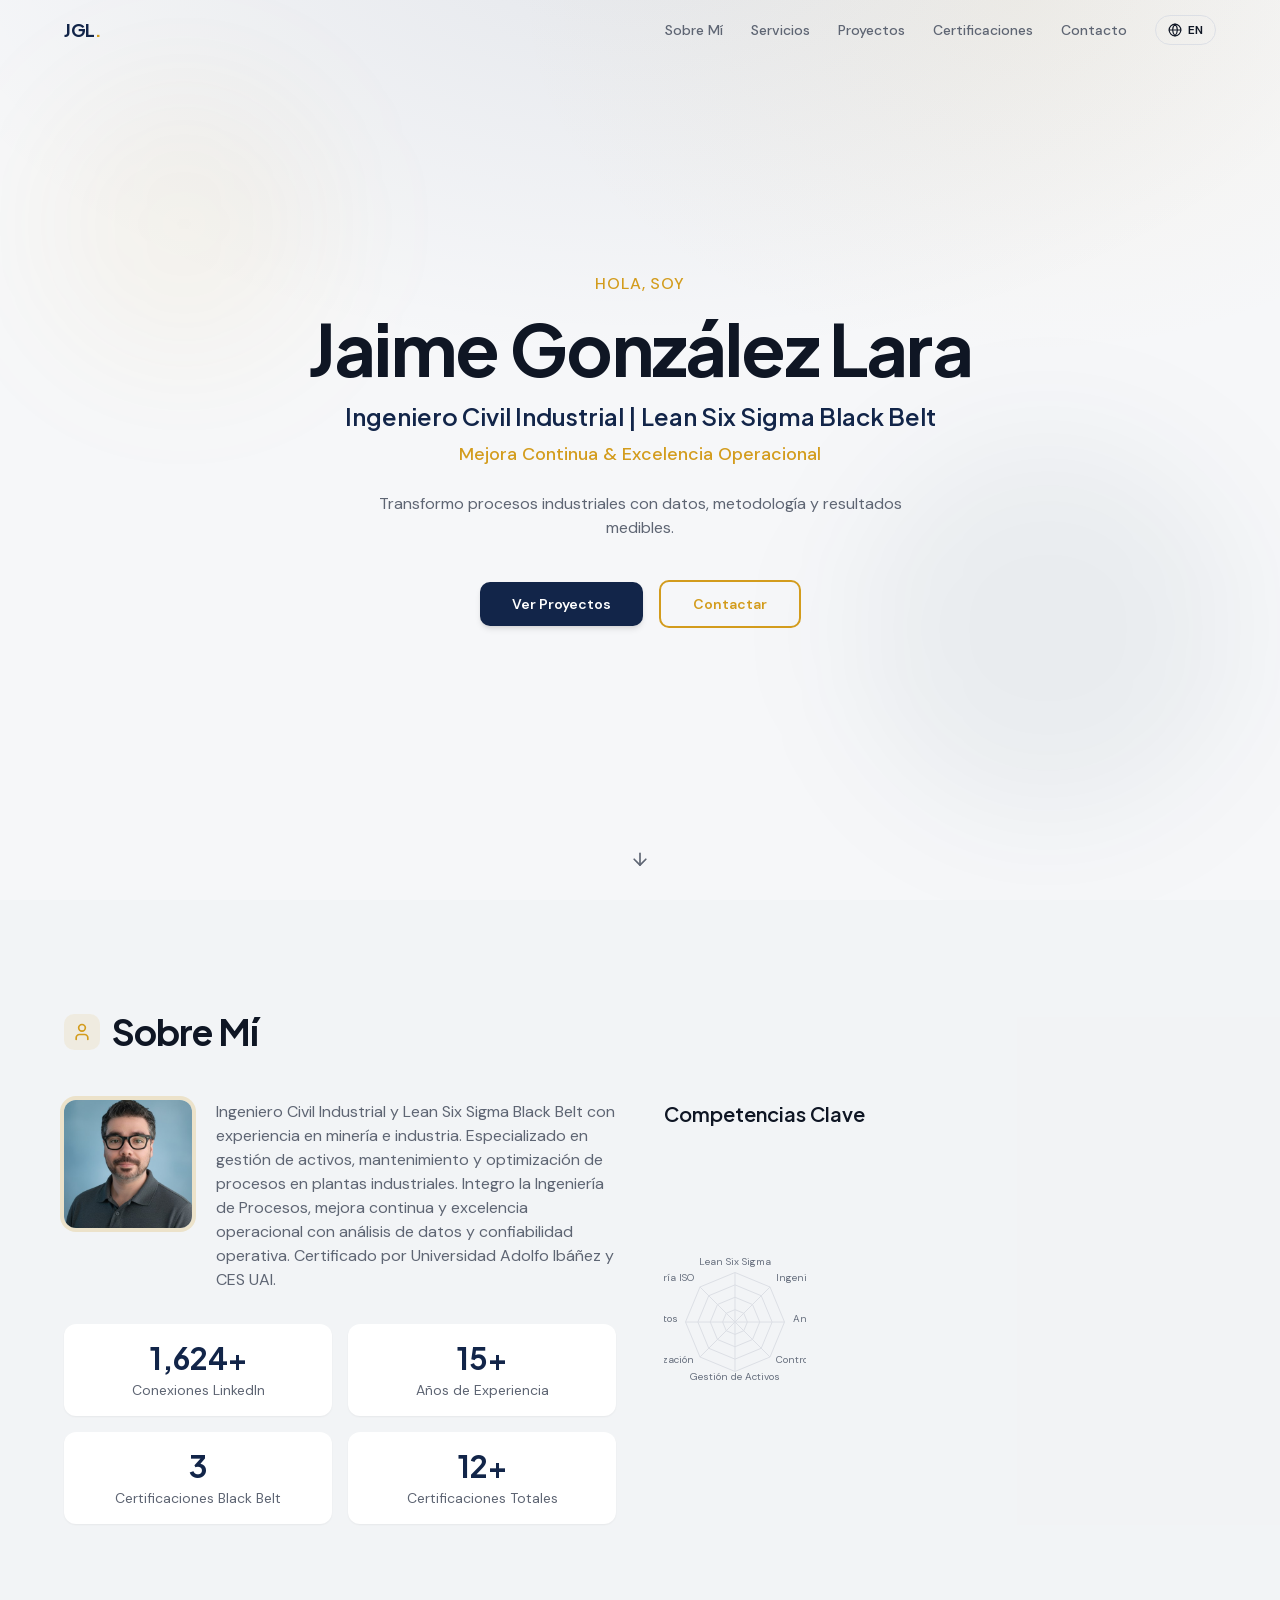
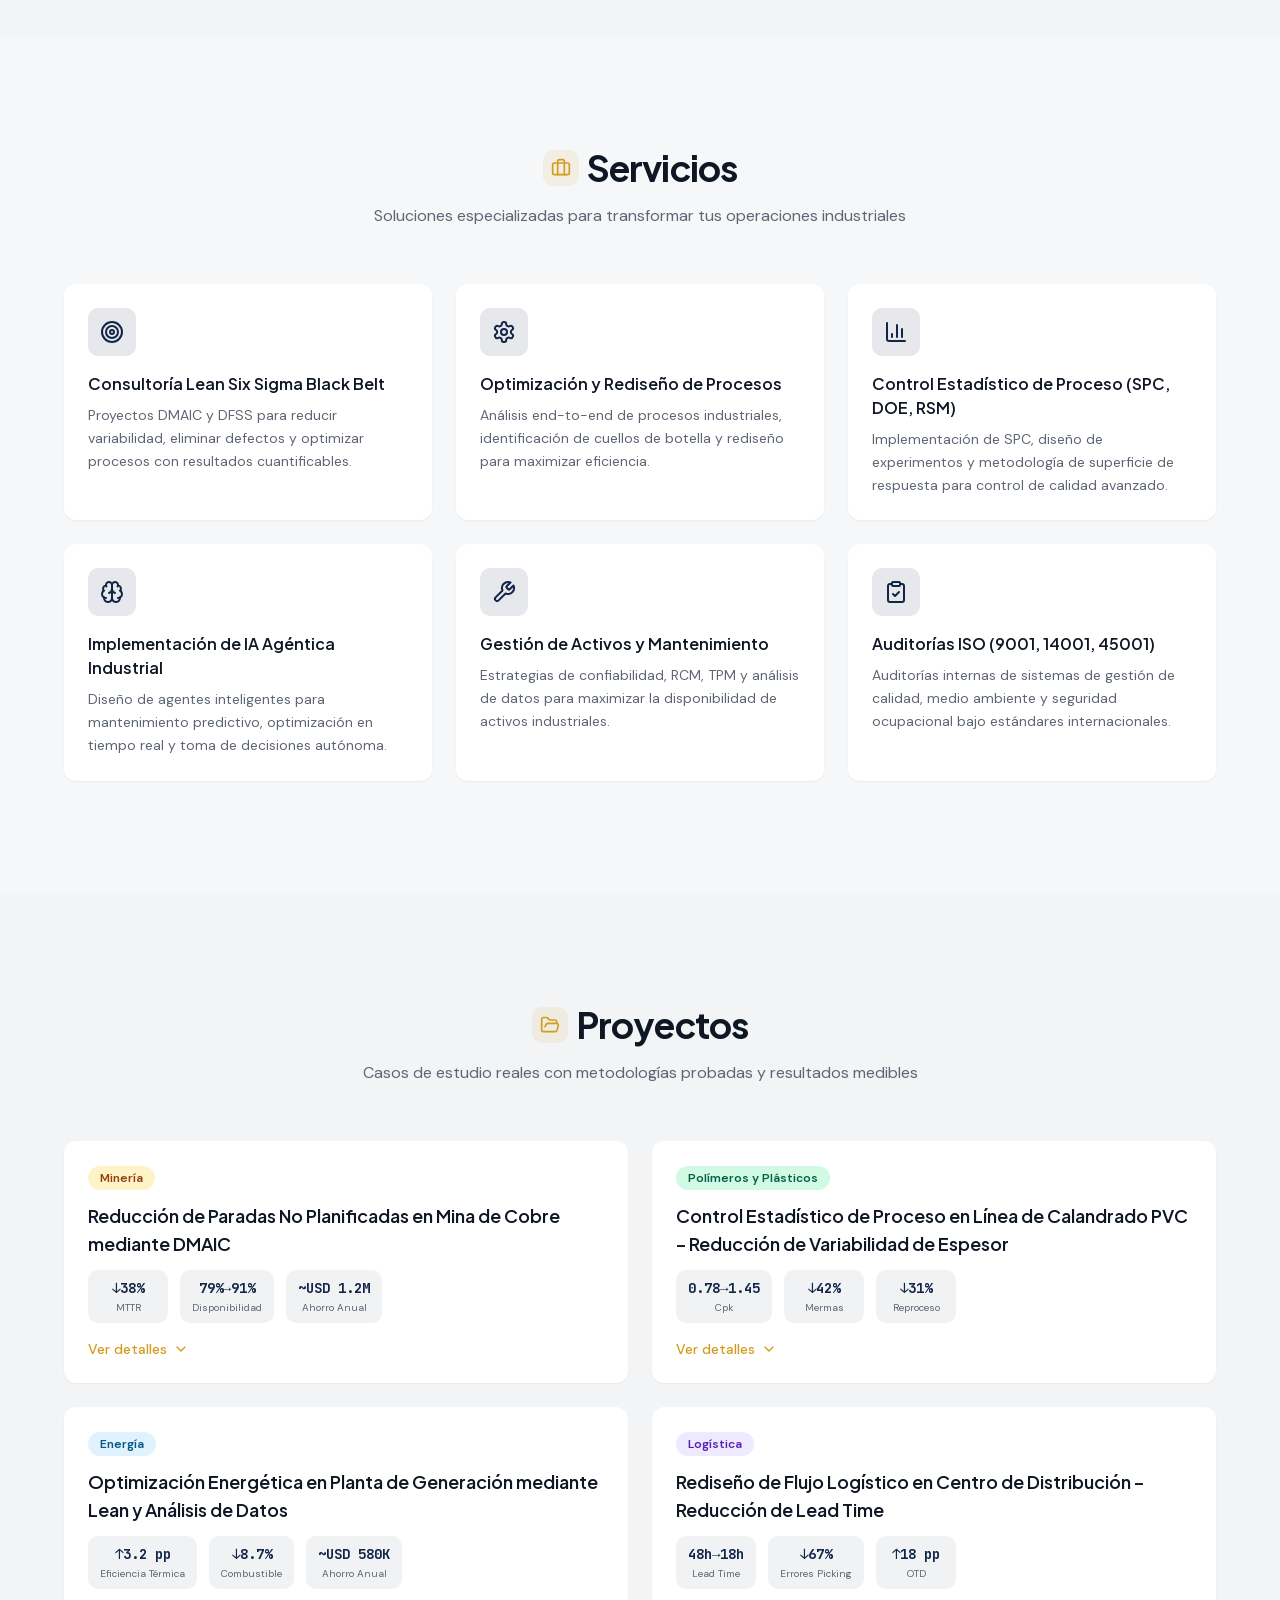
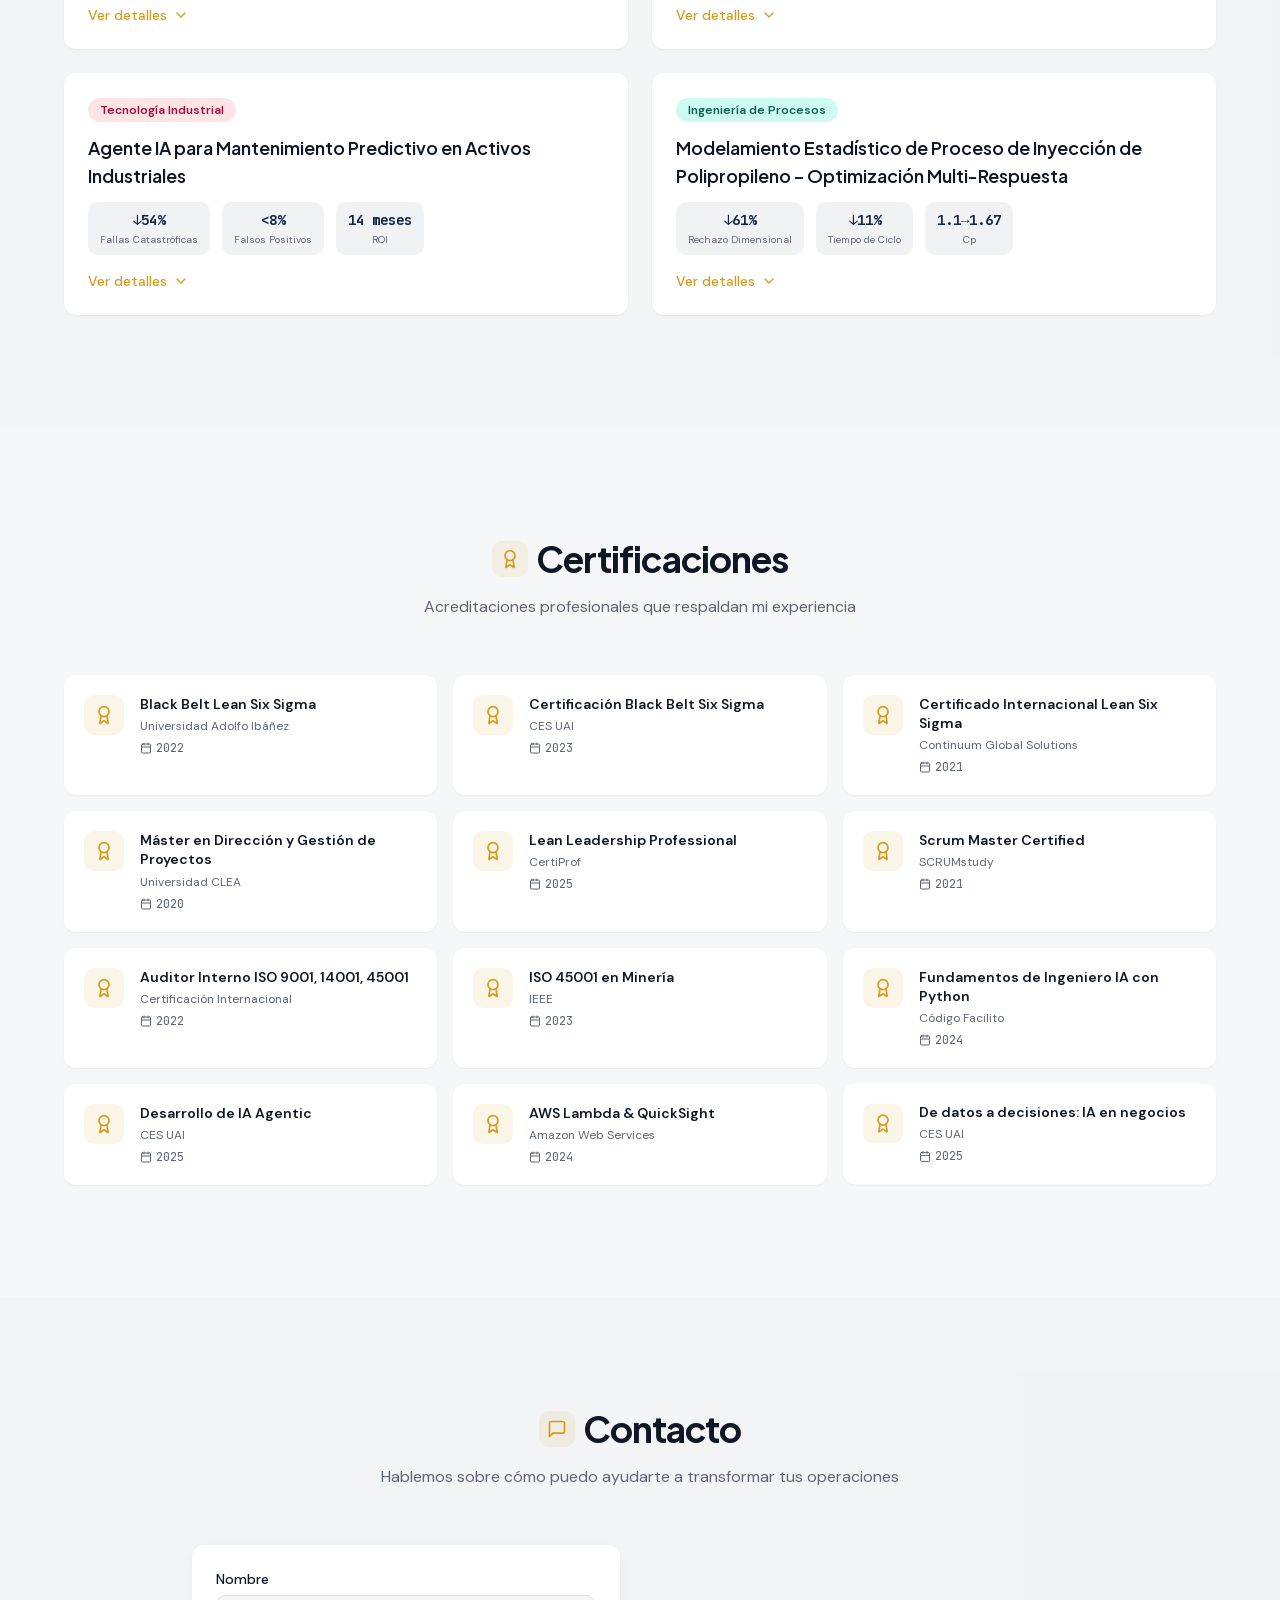
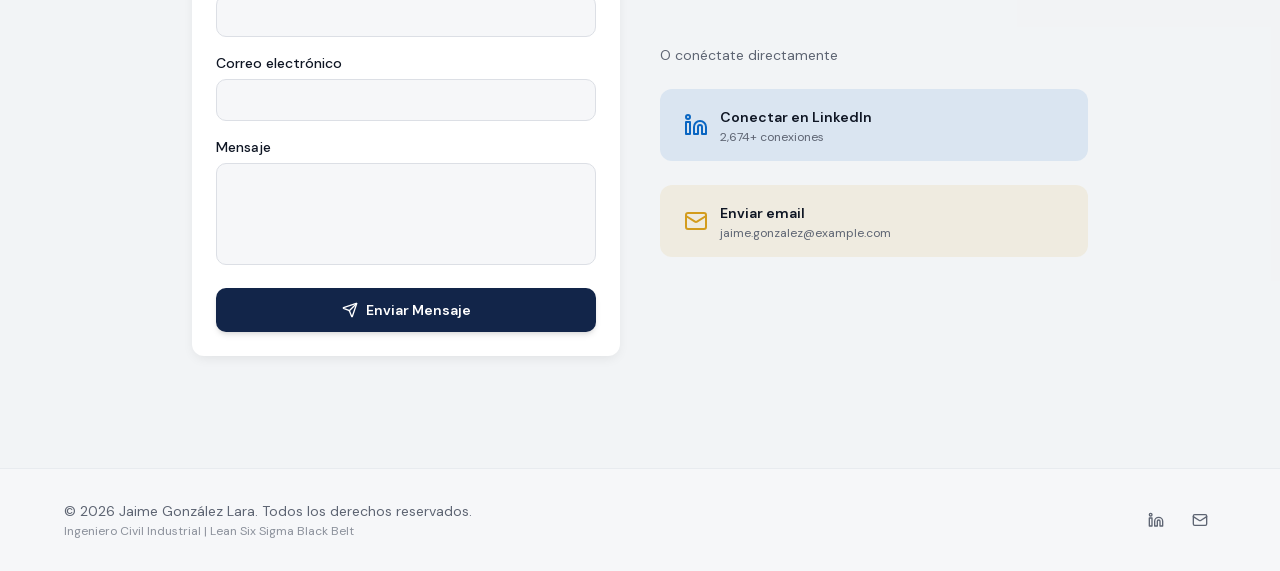
==== index.html @ c7321600 "Add files via upload" ====
<!DOCTYPE html><html lang="es"><head><meta charSet="utf-8"/><meta name="viewport" content="width=device-width, initial-scale=1"/><link rel="preload" href="/_next/static/media/5c285b27cdda1fe8-s.p.2_mbdogr7ni8i.woff2" as="font" crossorigin="" type="font/woff2"/><link rel="preload" href="/_next/static/media/70bc3e132a0a741e-s.p.3t6q91iet4nsy.woff2" as="font" crossorigin="" type="font/woff2"/><link rel="preload" href="/_next/static/media/fba5a26ea33df6a3-s.p.18rizl4rsrl42.woff2" as="font" crossorigin="" type="font/woff2"/><link rel="preload" as="image" href="/profile-photo.jpg"/><link rel="stylesheet" href="/_next/static/chunks/1pb8_heqvg449.css" data-precedence="next"/><link rel="preload" as="script" fetchPriority="low" href="/_next/static/chunks/1w1w9fvisgtrd.js"/><script src="/_next/static/chunks/0xy_jhmbwj-fx.js" async=""></script><script src="/_next/static/chunks/3ogjgp_pc0svd.js" async=""></script><script src="/_next/static/chunks/turbopack-3-ry682tkyiqk.js" async=""></script><script src="/_next/static/chunks/3o3kg0qve5-lw.js" async=""></script><script src="/_next/static/chunks/2hqpow2uxw4ww.js" async=""></script><script src="/_next/static/chunks/2z59n5yfb5yd0.js" async=""></script><meta name="next-size-adjust" content=""/><meta name="theme-color" content="#0f2640"/><title>Jaime González Lara | Ingeniero Civil Industrial &amp; Lean Six Sigma Black Belt</title><meta name="description" content="Portafolio profesional de Jaime González Lara. Ingeniero Civil Industrial, Lean Six Sigma Black Belt, especializado en mejora continua, optimización de procesos y excelencia operacional."/><link rel="manifest" href="/manifest.webmanifest"/><meta name="mobile-web-app-capable" content="yes"/><meta name="apple-mobile-web-app-title" content="JGL Portfolio"/><meta name="apple-mobile-web-app-status-bar-style" content="default"/><meta property="og:title" content="Jaime González Lara | Industrial Engineer &amp; Lean Six Sigma Black Belt"/><meta property="og:description" content="Professional portfolio showcasing process engineering, continuous improvement, and operational excellence."/><meta property="og:image" content="http://localhost:3000/og-image.png"/><meta property="og:image:width" content="1200"/><meta property="og:image:height" content="630"/><meta name="twitter:card" content="summary_large_image"/><meta name="twitter:title" content="Jaime González Lara | Industrial Engineer &amp; Lean Six Sigma Black Belt"/><meta name="twitter:description" content="Professional portfolio showcasing process engineering, continuous improvement, and operational excellence."/><meta name="twitter:image" content="http://localhost:3000/og-image.png"/><meta name="twitter:image:width" content="1200"/><meta name="twitter:image:height" content="630"/><link rel="shortcut icon" href="/favicon.svg"/><link rel="icon" href="/favicon.svg"/><link rel="apple-touch-icon" href="/icon-192.png"/><script src="https://apps.abacus.ai/chatllm/appllm-lib.js"></script><script src="/_next/static/chunks/0cz1d0mv5g_q7.js" noModule=""></script></head><body class="Edek3G_variable zfJaSa_variable D88TVW_variable font-sans"><div hidden=""><!--$--><!--/$--></div><script>((a,b,c,d,e,f,g,h)=>{let i=document.documentElement,j=["light","dark"],k="class"===a,l=k&&f?e.map(a=>f[a]||a):e;function m(b){var c;k?(i.classList.remove(...l),i.classList.add(b)):i.setAttribute(a,b),c=b,h&&j.includes(c)&&(i.style.colorScheme=c)}if(d)m(d);else try{let a=localStorage.getItem(b)||c,d=g&&"system"===a?window.matchMedia("(prefers-color-scheme: dark)").matches?"dark":"light":a;m(d)}catch(a){}})("class","theme","light",null,["light","dark"],null,true,true)</script><main class="min-h-screen"><header class="fixed top-0 left-0 right-0 z-50 transition-all duration-300 bg-transparent"><nav class="mx-auto max-w-[1200px] flex items-center justify-between px-4 sm:px-6 py-3"><a href="#" class="font-display font-bold text-lg tracking-tight"><span class="text-primary">JGL</span><span class="text-accent">.</span></a><div class="hidden md:flex items-center gap-1"><button class="px-3 py-2 text-sm font-medium text-muted-foreground hover:text-foreground transition-colors rounded-lg hover:bg-muted/60">Sobre Mí</button><button class="px-3 py-2 text-sm font-medium text-muted-foreground hover:text-foreground transition-colors rounded-lg hover:bg-muted/60">Servicios</button><button class="px-3 py-2 text-sm font-medium text-muted-foreground hover:text-foreground transition-colors rounded-lg hover:bg-muted/60">Proyectos</button><button class="px-3 py-2 text-sm font-medium text-muted-foreground hover:text-foreground transition-colors rounded-lg hover:bg-muted/60">Certificaciones</button><button class="px-3 py-2 text-sm font-medium text-muted-foreground hover:text-foreground transition-colors rounded-lg hover:bg-muted/60">Contacto</button><button class="ml-3 flex items-center gap-1.5 px-3 py-1.5 text-xs font-semibold rounded-full border border-border hover:border-accent hover:text-accent transition-colors" aria-label="Toggle language"><svg xmlns="http://www.w3.org/2000/svg" width="24" height="24" viewBox="0 0 24 24" fill="none" stroke="currentColor" stroke-width="2" stroke-linecap="round" stroke-linejoin="round" class="lucide lucide-globe w-3.5 h-3.5"><circle cx="12" cy="12" r="10"></circle><path d="M12 2a14.5 14.5 0 0 0 0 20 14.5 14.5 0 0 0 0-20"></path><path d="M2 12h20"></path></svg>EN</button></div><div class="flex md:hidden items-center gap-2"><button class="flex items-center gap-1 px-2.5 py-1.5 text-xs font-semibold rounded-full border border-border"><svg xmlns="http://www.w3.org/2000/svg" width="24" height="24" viewBox="0 0 24 24" fill="none" stroke="currentColor" stroke-width="2" stroke-linecap="round" stroke-linejoin="round" class="lucide lucide-globe w-3.5 h-3.5"><circle cx="12" cy="12" r="10"></circle><path d="M12 2a14.5 14.5 0 0 0 0 20 14.5 14.5 0 0 0 0-20"></path><path d="M2 12h20"></path></svg>EN</button><button class="p-2"><svg xmlns="http://www.w3.org/2000/svg" width="24" height="24" viewBox="0 0 24 24" fill="none" stroke="currentColor" stroke-width="2" stroke-linecap="round" stroke-linejoin="round" class="lucide lucide-menu w-5 h-5"><line x1="4" x2="20" y1="12" y2="12"></line><line x1="4" x2="20" y1="6" y2="6"></line><line x1="4" x2="20" y1="18" y2="18"></line></svg></button></div></nav></header><section class="relative min-h-screen flex items-center justify-center hero-gradient overflow-hidden"><div class="absolute inset-0 pointer-events-none"><div class="absolute top-20 left-10 w-72 h-72 bg-accent/5 rounded-full blur-3xl"></div><div class="absolute bottom-20 right-10 w-96 h-96 bg-primary/5 rounded-full blur-3xl"></div></div><div class="relative z-10 mx-auto max-w-[1200px] px-4 sm:px-6 py-20 text-center"><p class="text-sm sm:text-base font-medium text-accent tracking-wider uppercase mb-4" style="opacity:0;transform:translateY(20px)">Hola, soy</p><h1 class="font-display text-4xl sm:text-5xl md:text-6xl lg:text-7xl font-bold tracking-tight mb-4" style="opacity:0;transform:translateY(20px)">Jaime González Lara</h1><p class="text-lg sm:text-xl md:text-2xl font-display font-semibold text-primary dark:text-primary mb-2" style="opacity:0;transform:translateY(20px)">Ingeniero Civil Industrial | Lean Six Sigma Black Belt</p><p class="text-base sm:text-lg text-accent font-medium mb-6" style="opacity:0;transform:translateY(20px)">Mejora Continua &amp; Excelencia Operacional</p><p class="text-muted-foreground max-w-xl mx-auto mb-10 text-sm sm:text-base" style="opacity:0;transform:translateY(20px)">Transformo procesos industriales con datos, metodología y resultados medibles.</p><div class="flex flex-col sm:flex-row items-center justify-center gap-4" style="opacity:0;transform:translateY(20px)"><button class="px-8 py-3 rounded-lg font-semibold text-sm bg-primary text-primary-foreground hover:opacity-90 transition-opacity shadow-md">Ver Proyectos</button><button class="px-8 py-3 rounded-lg font-semibold text-sm border-2 border-accent text-accent hover:bg-accent hover:text-accent-foreground transition-colors">Contactar</button></div></div><div class="absolute bottom-8 left-1/2 -translate-x-1/2" style="opacity:0"><div><svg xmlns="http://www.w3.org/2000/svg" width="24" height="24" viewBox="0 0 24 24" fill="none" stroke="currentColor" stroke-width="2" stroke-linecap="round" stroke-linejoin="round" class="lucide lucide-arrow-down w-5 h-5 text-muted-foreground"><path d="M12 5v14"></path><path d="m19 12-7 7-7-7"></path></svg></div></div></section><section id="about" class="py-20 sm:py-28 bg-muted/30"><div class="mx-auto max-w-[1200px] px-4 sm:px-6"><div class="flex items-center gap-3 mb-12" style="opacity:0;transform:translateY(30px)"><div class="p-2 rounded-lg bg-accent/10"><svg xmlns="http://www.w3.org/2000/svg" width="24" height="24" viewBox="0 0 24 24" fill="none" stroke="currentColor" stroke-width="2" stroke-linecap="round" stroke-linejoin="round" class="lucide lucide-user w-5 h-5 text-accent"><path d="M19 21v-2a4 4 0 0 0-4-4H9a4 4 0 0 0-4 4v2"></path><circle cx="12" cy="7" r="4"></circle></svg></div><h2 class="font-display text-3xl sm:text-4xl font-bold tracking-tight">Sobre Mí</h2></div><div class="grid md:grid-cols-2 gap-12 items-start"><div style="opacity:0;transform:translateX(-30px)"><div class="flex flex-col sm:flex-row items-start gap-6 mb-8"><div class="relative w-28 h-28 sm:w-32 sm:h-32 rounded-xl overflow-hidden ring-4 ring-accent/20 flex-shrink-0"><img alt="Jaime González Lara - Ingeniero Civil Industrial" decoding="async" data-nimg="fill" class="object-cover" style="position:absolute;height:100%;width:100%;left:0;top:0;right:0;bottom:0;color:transparent" src="/profile-photo.jpg"/></div><p class="text-muted-foreground leading-relaxed text-sm sm:text-base">Ingeniero Civil Industrial y Lean Six Sigma Black Belt con experiencia en minería e industria. Especializado en gestión de activos, mantenimiento y optimización de procesos en plantas industriales. Integro la Ingeniería de Procesos, mejora continua y excelencia operacional con análisis de datos y confiabilidad operativa. Certificado por Universidad Adolfo Ibáñez y CES UAI.</p></div><div class="grid grid-cols-2 gap-4"><div class="bg-card rounded-xl p-4 text-center shadow-sm hover:shadow-md transition-shadow" style="box-shadow:var(--shadow-sm);opacity:0;transform:translateY(20px)"><div class="font-display text-2xl sm:text-3xl font-bold text-primary"><span>0</span>+</div><div class="text-xs sm:text-sm text-muted-foreground mt-1">Conexiones LinkedIn</div></div><div class="bg-card rounded-xl p-4 text-center shadow-sm hover:shadow-md transition-shadow" style="box-shadow:var(--shadow-sm);opacity:0;transform:translateY(20px)"><div class="font-display text-2xl sm:text-3xl font-bold text-primary"><span>0</span>+</div><div class="text-xs sm:text-sm text-muted-foreground mt-1">Años de Experiencia</div></div><div class="bg-card rounded-xl p-4 text-center shadow-sm hover:shadow-md transition-shadow" style="box-shadow:var(--shadow-sm);opacity:0;transform:translateY(20px)"><div class="font-display text-2xl sm:text-3xl font-bold text-primary"><span>0</span></div><div class="text-xs sm:text-sm text-muted-foreground mt-1">Certificaciones Black Belt</div></div><div class="bg-card rounded-xl p-4 text-center shadow-sm hover:shadow-md transition-shadow" style="box-shadow:var(--shadow-sm);opacity:0;transform:translateY(20px)"><div class="font-display text-2xl sm:text-3xl font-bold text-primary"><span>0</span>+</div><div class="text-xs sm:text-sm text-muted-foreground mt-1">Certificaciones Totales</div></div></div></div><div style="opacity:0;transform:translateX(30px)"><h3 class="font-display text-xl font-semibold mb-6">Competencias Clave</h3><!--$!--><template data-dgst=""></template><div class="h-[340px] flex items-center justify-center text-muted-foreground text-sm">Cargando gráfico...</div><!--/$--></div></div></div></section><section id="services" class="py-20 sm:py-28"><div class="mx-auto max-w-[1200px] px-4 sm:px-6"><div class="text-center mb-14" style="opacity:0;transform:translateY(30px)"><div class="inline-flex items-center gap-2 mb-4"><div class="p-2 rounded-lg bg-accent/10"><svg xmlns="http://www.w3.org/2000/svg" width="24" height="24" viewBox="0 0 24 24" fill="none" stroke="currentColor" stroke-width="2" stroke-linecap="round" stroke-linejoin="round" class="lucide lucide-briefcase w-5 h-5 text-accent"><path d="M16 20V4a2 2 0 0 0-2-2h-4a2 2 0 0 0-2 2v16"></path><rect width="20" height="14" x="2" y="6" rx="2"></rect></svg></div><h2 class="font-display text-3xl sm:text-4xl font-bold tracking-tight">Servicios</h2></div><p class="text-muted-foreground max-w-2xl mx-auto">Soluciones especializadas para transformar tus operaciones industriales</p></div><div class="grid sm:grid-cols-2 lg:grid-cols-3 gap-6"><div class="group bg-card rounded-xl p-6 hover:shadow-lg transition-all duration-300 hover:-translate-y-1 cursor-default" style="box-shadow:var(--shadow-sm);opacity:0;transform:translateY(30px)"><div class="p-3 rounded-lg bg-primary/10 w-fit mb-4 group-hover:bg-accent/15 transition-colors"><svg xmlns="http://www.w3.org/2000/svg" width="24" height="24" viewBox="0 0 24 24" fill="none" stroke="currentColor" stroke-width="2" stroke-linecap="round" stroke-linejoin="round" class="lucide lucide-target w-6 h-6 text-primary group-hover:text-accent transition-colors"><circle cx="12" cy="12" r="10"></circle><circle cx="12" cy="12" r="6"></circle><circle cx="12" cy="12" r="2"></circle></svg></div><h3 class="font-display font-semibold text-base mb-2">Consultoría Lean Six Sigma Black Belt</h3><p class="text-sm text-muted-foreground leading-relaxed">Proyectos DMAIC y DFSS para reducir variabilidad, eliminar defectos y optimizar procesos con resultados cuantificables.</p></div><div class="group bg-card rounded-xl p-6 hover:shadow-lg transition-all duration-300 hover:-translate-y-1 cursor-default" style="box-shadow:var(--shadow-sm);opacity:0;transform:translateY(30px)"><div class="p-3 rounded-lg bg-primary/10 w-fit mb-4 group-hover:bg-accent/15 transition-colors"><svg xmlns="http://www.w3.org/2000/svg" width="24" height="24" viewBox="0 0 24 24" fill="none" stroke="currentColor" stroke-width="2" stroke-linecap="round" stroke-linejoin="round" class="lucide lucide-settings w-6 h-6 text-primary group-hover:text-accent transition-colors"><path d="M12.22 2h-.44a2 2 0 0 0-2 2v.18a2 2 0 0 1-1 1.73l-.43.25a2 2 0 0 1-2 0l-.15-.08a2 2 0 0 0-2.73.73l-.22.38a2 2 0 0 0 .73 2.73l.15.1a2 2 0 0 1 1 1.72v.51a2 2 0 0 1-1 1.74l-.15.09a2 2 0 0 0-.73 2.73l.22.38a2 2 0 0 0 2.73.73l.15-.08a2 2 0 0 1 2 0l.43.25a2 2 0 0 1 1 1.73V20a2 2 0 0 0 2 2h.44a2 2 0 0 0 2-2v-.18a2 2 0 0 1 1-1.73l.43-.25a2 2 0 0 1 2 0l.15.08a2 2 0 0 0 2.73-.73l.22-.39a2 2 0 0 0-.73-2.73l-.15-.08a2 2 0 0 1-1-1.74v-.5a2 2 0 0 1 1-1.74l.15-.09a2 2 0 0 0 .73-2.73l-.22-.38a2 2 0 0 0-2.73-.73l-.15.08a2 2 0 0 1-2 0l-.43-.25a2 2 0 0 1-1-1.73V4a2 2 0 0 0-2-2z"></path><circle cx="12" cy="12" r="3"></circle></svg></div><h3 class="font-display font-semibold text-base mb-2">Optimización y Rediseño de Procesos</h3><p class="text-sm text-muted-foreground leading-relaxed">Análisis end-to-end de procesos industriales, identificación de cuellos de botella y rediseño para maximizar eficiencia.</p></div><div class="group bg-card rounded-xl p-6 hover:shadow-lg transition-all duration-300 hover:-translate-y-1 cursor-default" style="box-shadow:var(--shadow-sm);opacity:0;transform:translateY(30px)"><div class="p-3 rounded-lg bg-primary/10 w-fit mb-4 group-hover:bg-accent/15 transition-colors"><svg xmlns="http://www.w3.org/2000/svg" width="24" height="24" viewBox="0 0 24 24" fill="none" stroke="currentColor" stroke-width="2" stroke-linecap="round" stroke-linejoin="round" class="lucide lucide-chart-column w-6 h-6 text-primary group-hover:text-accent transition-colors"><path d="M3 3v16a2 2 0 0 0 2 2h16"></path><path d="M18 17V9"></path><path d="M13 17V5"></path><path d="M8 17v-3"></path></svg></div><h3 class="font-display font-semibold text-base mb-2">Control Estadístico de Proceso (SPC, DOE, RSM)</h3><p class="text-sm text-muted-foreground leading-relaxed">Implementación de SPC, diseño de experimentos y metodología de superficie de respuesta para control de calidad avanzado.</p></div><div class="group bg-card rounded-xl p-6 hover:shadow-lg transition-all duration-300 hover:-translate-y-1 cursor-default" style="box-shadow:var(--shadow-sm);opacity:0;transform:translateY(30px)"><div class="p-3 rounded-lg bg-primary/10 w-fit mb-4 group-hover:bg-accent/15 transition-colors"><svg xmlns="http://www.w3.org/2000/svg" width="24" height="24" viewBox="0 0 24 24" fill="none" stroke="currentColor" stroke-width="2" stroke-linecap="round" stroke-linejoin="round" class="lucide lucide-brain w-6 h-6 text-primary group-hover:text-accent transition-colors"><path d="M12 5a3 3 0 1 0-5.997.125 4 4 0 0 0-2.526 5.77 4 4 0 0 0 .556 6.588A4 4 0 1 0 12 18Z"></path><path d="M12 5a3 3 0 1 1 5.997.125 4 4 0 0 1 2.526 5.77 4 4 0 0 1-.556 6.588A4 4 0 1 1 12 18Z"></path><path d="M15 13a4.5 4.5 0 0 1-3-4 4.5 4.5 0 0 1-3 4"></path><path d="M17.599 6.5a3 3 0 0 0 .399-1.375"></path><path d="M6.003 5.125A3 3 0 0 0 6.401 6.5"></path><path d="M3.477 10.896a4 4 0 0 1 .585-.396"></path><path d="M19.938 10.5a4 4 0 0 1 .585.396"></path><path d="M6 18a4 4 0 0 1-1.967-.516"></path><path d="M19.967 17.484A4 4 0 0 1 18 18"></path></svg></div><h3 class="font-display font-semibold text-base mb-2">Implementación de IA Agéntica Industrial</h3><p class="text-sm text-muted-foreground leading-relaxed">Diseño de agentes inteligentes para mantenimiento predictivo, optimización en tiempo real y toma de decisiones autónoma.</p></div><div class="group bg-card rounded-xl p-6 hover:shadow-lg transition-all duration-300 hover:-translate-y-1 cursor-default" style="box-shadow:var(--shadow-sm);opacity:0;transform:translateY(30px)"><div class="p-3 rounded-lg bg-primary/10 w-fit mb-4 group-hover:bg-accent/15 transition-colors"><svg xmlns="http://www.w3.org/2000/svg" width="24" height="24" viewBox="0 0 24 24" fill="none" stroke="currentColor" stroke-width="2" stroke-linecap="round" stroke-linejoin="round" class="lucide lucide-wrench w-6 h-6 text-primary group-hover:text-accent transition-colors"><path d="M14.7 6.3a1 1 0 0 0 0 1.4l1.6 1.6a1 1 0 0 0 1.4 0l3.77-3.77a6 6 0 0 1-7.94 7.94l-6.91 6.91a2.12 2.12 0 0 1-3-3l6.91-6.91a6 6 0 0 1 7.94-7.94l-3.76 3.76z"></path></svg></div><h3 class="font-display font-semibold text-base mb-2">Gestión de Activos y Mantenimiento</h3><p class="text-sm text-muted-foreground leading-relaxed">Estrategias de confiabilidad, RCM, TPM y análisis de datos para maximizar la disponibilidad de activos industriales.</p></div><div class="group bg-card rounded-xl p-6 hover:shadow-lg transition-all duration-300 hover:-translate-y-1 cursor-default" style="box-shadow:var(--shadow-sm);opacity:0;transform:translateY(30px)"><div class="p-3 rounded-lg bg-primary/10 w-fit mb-4 group-hover:bg-accent/15 transition-colors"><svg xmlns="http://www.w3.org/2000/svg" width="24" height="24" viewBox="0 0 24 24" fill="none" stroke="currentColor" stroke-width="2" stroke-linecap="round" stroke-linejoin="round" class="lucide lucide-clipboard-check w-6 h-6 text-primary group-hover:text-accent transition-colors"><rect width="8" height="4" x="8" y="2" rx="1" ry="1"></rect><path d="M16 4h2a2 2 0 0 1 2 2v14a2 2 0 0 1-2 2H6a2 2 0 0 1-2-2V6a2 2 0 0 1 2-2h2"></path><path d="m9 14 2 2 4-4"></path></svg></div><h3 class="font-display font-semibold text-base mb-2">Auditorías ISO (9001, 14001, 45001)</h3><p class="text-sm text-muted-foreground leading-relaxed">Auditorías internas de sistemas de gestión de calidad, medio ambiente y seguridad ocupacional bajo estándares internacionales.</p></div></div></div></section><section id="projects" class="py-20 sm:py-28 bg-muted/30"><div class="mx-auto max-w-[1200px] px-4 sm:px-6"><div class="text-center mb-14" style="opacity:0;transform:translateY(30px)"><div class="inline-flex items-center gap-2 mb-4"><div class="p-2 rounded-lg bg-accent/10"><svg xmlns="http://www.w3.org/2000/svg" width="24" height="24" viewBox="0 0 24 24" fill="none" stroke="currentColor" stroke-width="2" stroke-linecap="round" stroke-linejoin="round" class="lucide lucide-folder-open w-5 h-5 text-accent"><path d="m6 14 1.5-2.9A2 2 0 0 1 9.24 10H20a2 2 0 0 1 1.94 2.5l-1.54 6a2 2 0 0 1-1.95 1.5H4a2 2 0 0 1-2-2V5a2 2 0 0 1 2-2h3.9a2 2 0 0 1 1.69.9l.81 1.2a2 2 0 0 0 1.67.9H18a2 2 0 0 1 2 2v2"></path></svg></div><h2 class="font-display text-3xl sm:text-4xl font-bold tracking-tight">Proyectos</h2></div><p class="text-muted-foreground max-w-2xl mx-auto">Casos de estudio reales con metodologías probadas y resultados medibles</p></div><div class="grid md:grid-cols-2 gap-6"><div class="bg-card rounded-xl overflow-hidden hover:shadow-lg transition-all duration-300" style="box-shadow:var(--shadow-sm);opacity:0;transform:translateY(30px)"><div class="p-6"><span class="inline-block px-3 py-1 text-xs font-semibold rounded-full mb-3 bg-amber-100 text-amber-800 dark:bg-amber-900/30 dark:text-amber-300">Minería</span><h3 class="font-display font-semibold text-base sm:text-lg mb-3 leading-snug">Reducción de Paradas No Planificadas en Mina de Cobre mediante DMAIC</h3><div class="flex flex-wrap gap-3 mb-4"><div class="bg-muted/60 rounded-lg px-3 py-2 text-center min-w-[80px]"><div class="font-mono font-bold text-sm text-primary">↓38%</div><div class="text-[10px] text-muted-foreground mt-0.5">MTTR</div></div><div class="bg-muted/60 rounded-lg px-3 py-2 text-center min-w-[80px]"><div class="font-mono font-bold text-sm text-primary">79%→91%</div><div class="text-[10px] text-muted-foreground mt-0.5">Disponibilidad</div></div><div class="bg-muted/60 rounded-lg px-3 py-2 text-center min-w-[80px]"><div class="font-mono font-bold text-sm text-primary">~USD 1.2M</div><div class="text-[10px] text-muted-foreground mt-0.5">Ahorro Anual</div></div></div><button class="flex items-center gap-1.5 text-sm font-medium text-accent hover:text-accent/80 transition-colors">Ver detalles<svg xmlns="http://www.w3.org/2000/svg" width="24" height="24" viewBox="0 0 24 24" fill="none" stroke="currentColor" stroke-width="2" stroke-linecap="round" stroke-linejoin="round" class="lucide lucide-chevron-down w-4 h-4"><path d="m6 9 6 6 6-6"></path></svg></button></div></div><div class="bg-card rounded-xl overflow-hidden hover:shadow-lg transition-all duration-300" style="box-shadow:var(--shadow-sm);opacity:0;transform:translateY(30px)"><div class="p-6"><span class="inline-block px-3 py-1 text-xs font-semibold rounded-full mb-3 bg-emerald-100 text-emerald-800 dark:bg-emerald-900/30 dark:text-emerald-300">Polímeros y Plásticos</span><h3 class="font-display font-semibold text-base sm:text-lg mb-3 leading-snug">Control Estadístico de Proceso en Línea de Calandrado PVC – Reducción de Variabilidad de Espesor</h3><div class="flex flex-wrap gap-3 mb-4"><div class="bg-muted/60 rounded-lg px-3 py-2 text-center min-w-[80px]"><div class="font-mono font-bold text-sm text-primary">0.78→1.45</div><div class="text-[10px] text-muted-foreground mt-0.5">Cpk</div></div><div class="bg-muted/60 rounded-lg px-3 py-2 text-center min-w-[80px]"><div class="font-mono font-bold text-sm text-primary">↓42%</div><div class="text-[10px] text-muted-foreground mt-0.5">Mermas</div></div><div class="bg-muted/60 rounded-lg px-3 py-2 text-center min-w-[80px]"><div class="font-mono font-bold text-sm text-primary">↓31%</div><div class="text-[10px] text-muted-foreground mt-0.5">Reproceso</div></div></div><button class="flex items-center gap-1.5 text-sm font-medium text-accent hover:text-accent/80 transition-colors">Ver detalles<svg xmlns="http://www.w3.org/2000/svg" width="24" height="24" viewBox="0 0 24 24" fill="none" stroke="currentColor" stroke-width="2" stroke-linecap="round" stroke-linejoin="round" class="lucide lucide-chevron-down w-4 h-4"><path d="m6 9 6 6 6-6"></path></svg></button></div></div><div class="bg-card rounded-xl overflow-hidden hover:shadow-lg transition-all duration-300" style="box-shadow:var(--shadow-sm);opacity:0;transform:translateY(30px)"><div class="p-6"><span class="inline-block px-3 py-1 text-xs font-semibold rounded-full mb-3 bg-sky-100 text-sky-800 dark:bg-sky-900/30 dark:text-sky-300">Energía</span><h3 class="font-display font-semibold text-base sm:text-lg mb-3 leading-snug">Optimización Energética en Planta de Generación mediante Lean y Análisis de Datos</h3><div class="flex flex-wrap gap-3 mb-4"><div class="bg-muted/60 rounded-lg px-3 py-2 text-center min-w-[80px]"><div class="font-mono font-bold text-sm text-primary">↑3.2 pp</div><div class="text-[10px] text-muted-foreground mt-0.5">Eficiencia Térmica</div></div><div class="bg-muted/60 rounded-lg px-3 py-2 text-center min-w-[80px]"><div class="font-mono font-bold text-sm text-primary">↓8.7%</div><div class="text-[10px] text-muted-foreground mt-0.5">Combustible</div></div><div class="bg-muted/60 rounded-lg px-3 py-2 text-center min-w-[80px]"><div class="font-mono font-bold text-sm text-primary">~USD 580K</div><div class="text-[10px] text-muted-foreground mt-0.5">Ahorro Anual</div></div></div><button class="flex items-center gap-1.5 text-sm font-medium text-accent hover:text-accent/80 transition-colors">Ver detalles<svg xmlns="http://www.w3.org/2000/svg" width="24" height="24" viewBox="0 0 24 24" fill="none" stroke="currentColor" stroke-width="2" stroke-linecap="round" stroke-linejoin="round" class="lucide lucide-chevron-down w-4 h-4"><path d="m6 9 6 6 6-6"></path></svg></button></div></div><div class="bg-card rounded-xl overflow-hidden hover:shadow-lg transition-all duration-300" style="box-shadow:var(--shadow-sm);opacity:0;transform:translateY(30px)"><div class="p-6"><span class="inline-block px-3 py-1 text-xs font-semibold rounded-full mb-3 bg-violet-100 text-violet-800 dark:bg-violet-900/30 dark:text-violet-300">Logística</span><h3 class="font-display font-semibold text-base sm:text-lg mb-3 leading-snug">Rediseño de Flujo Logístico en Centro de Distribución – Reducción de Lead Time</h3><div class="flex flex-wrap gap-3 mb-4"><div class="bg-muted/60 rounded-lg px-3 py-2 text-center min-w-[80px]"><div class="font-mono font-bold text-sm text-primary">48h→18h</div><div class="text-[10px] text-muted-foreground mt-0.5">Lead Time</div></div><div class="bg-muted/60 rounded-lg px-3 py-2 text-center min-w-[80px]"><div class="font-mono font-bold text-sm text-primary">↓67%</div><div class="text-[10px] text-muted-foreground mt-0.5">Errores Picking</div></div><div class="bg-muted/60 rounded-lg px-3 py-2 text-center min-w-[80px]"><div class="font-mono font-bold text-sm text-primary">↑18 pp</div><div class="text-[10px] text-muted-foreground mt-0.5">OTD</div></div></div><button class="flex items-center gap-1.5 text-sm font-medium text-accent hover:text-accent/80 transition-colors">Ver detalles<svg xmlns="http://www.w3.org/2000/svg" width="24" height="24" viewBox="0 0 24 24" fill="none" stroke="currentColor" stroke-width="2" stroke-linecap="round" stroke-linejoin="round" class="lucide lucide-chevron-down w-4 h-4"><path d="m6 9 6 6 6-6"></path></svg></button></div></div><div class="bg-card rounded-xl overflow-hidden hover:shadow-lg transition-all duration-300" style="box-shadow:var(--shadow-sm);opacity:0;transform:translateY(30px)"><div class="p-6"><span class="inline-block px-3 py-1 text-xs font-semibold rounded-full mb-3 bg-rose-100 text-rose-800 dark:bg-rose-900/30 dark:text-rose-300">Tecnología Industrial</span><h3 class="font-display font-semibold text-base sm:text-lg mb-3 leading-snug">Agente IA para Mantenimiento Predictivo en Activos Industriales</h3><div class="flex flex-wrap gap-3 mb-4"><div class="bg-muted/60 rounded-lg px-3 py-2 text-center min-w-[80px]"><div class="font-mono font-bold text-sm text-primary">↓54%</div><div class="text-[10px] text-muted-foreground mt-0.5">Fallas Catastróficas</div></div><div class="bg-muted/60 rounded-lg px-3 py-2 text-center min-w-[80px]"><div class="font-mono font-bold text-sm text-primary">&lt;8%</div><div class="text-[10px] text-muted-foreground mt-0.5">Falsos Positivos</div></div><div class="bg-muted/60 rounded-lg px-3 py-2 text-center min-w-[80px]"><div class="font-mono font-bold text-sm text-primary">14 meses</div><div class="text-[10px] text-muted-foreground mt-0.5">ROI</div></div></div><button class="flex items-center gap-1.5 text-sm font-medium text-accent hover:text-accent/80 transition-colors">Ver detalles<svg xmlns="http://www.w3.org/2000/svg" width="24" height="24" viewBox="0 0 24 24" fill="none" stroke="currentColor" stroke-width="2" stroke-linecap="round" stroke-linejoin="round" class="lucide lucide-chevron-down w-4 h-4"><path d="m6 9 6 6 6-6"></path></svg></button></div></div><div class="bg-card rounded-xl overflow-hidden hover:shadow-lg transition-all duration-300" style="box-shadow:var(--shadow-sm);opacity:0;transform:translateY(30px)"><div class="p-6"><span class="inline-block px-3 py-1 text-xs font-semibold rounded-full mb-3 bg-teal-100 text-teal-800 dark:bg-teal-900/30 dark:text-teal-300">Ingeniería de Procesos</span><h3 class="font-display font-semibold text-base sm:text-lg mb-3 leading-snug">Modelamiento Estadístico de Proceso de Inyección de Polipropileno – Optimización Multi-Respuesta</h3><div class="flex flex-wrap gap-3 mb-4"><div class="bg-muted/60 rounded-lg px-3 py-2 text-center min-w-[80px]"><div class="font-mono font-bold text-sm text-primary">↓61%</div><div class="text-[10px] text-muted-foreground mt-0.5">Rechazo Dimensional</div></div><div class="bg-muted/60 rounded-lg px-3 py-2 text-center min-w-[80px]"><div class="font-mono font-bold text-sm text-primary">↓11%</div><div class="text-[10px] text-muted-foreground mt-0.5">Tiempo de Ciclo</div></div><div class="bg-muted/60 rounded-lg px-3 py-2 text-center min-w-[80px]"><div class="font-mono font-bold text-sm text-primary">1.1→1.67</div><div class="text-[10px] text-muted-foreground mt-0.5">Cp</div></div></div><button class="flex items-center gap-1.5 text-sm font-medium text-accent hover:text-accent/80 transition-colors">Ver detalles<svg xmlns="http://www.w3.org/2000/svg" width="24" height="24" viewBox="0 0 24 24" fill="none" stroke="currentColor" stroke-width="2" stroke-linecap="round" stroke-linejoin="round" class="lucide lucide-chevron-down w-4 h-4"><path d="m6 9 6 6 6-6"></path></svg></button></div></div></div></div></section><section id="certs" class="py-20 sm:py-28"><div class="mx-auto max-w-[1200px] px-4 sm:px-6"><div class="text-center mb-14" style="opacity:0;transform:translateY(30px)"><div class="inline-flex items-center gap-2 mb-4"><div class="p-2 rounded-lg bg-accent/10"><svg xmlns="http://www.w3.org/2000/svg" width="24" height="24" viewBox="0 0 24 24" fill="none" stroke="currentColor" stroke-width="2" stroke-linecap="round" stroke-linejoin="round" class="lucide lucide-award w-5 h-5 text-accent"><path d="m15.477 12.89 1.515 8.526a.5.5 0 0 1-.81.47l-3.58-2.687a1 1 0 0 0-1.197 0l-3.586 2.686a.5.5 0 0 1-.81-.469l1.514-8.526"></path><circle cx="12" cy="8" r="6"></circle></svg></div><h2 class="font-display text-3xl sm:text-4xl font-bold tracking-tight">Certificaciones</h2></div><p class="text-muted-foreground max-w-2xl mx-auto">Acreditaciones profesionales que respaldan mi experiencia</p></div><div class="grid sm:grid-cols-2 lg:grid-cols-3 gap-4"><div class="group bg-card rounded-xl p-5 hover:shadow-md transition-all duration-300 hover:-translate-y-0.5 flex items-start gap-4" style="box-shadow:var(--shadow-sm);opacity:0;transform:translateY(20px)"><div class="p-2.5 rounded-lg bg-accent/10 group-hover:bg-accent/20 transition-colors flex-shrink-0"><svg xmlns="http://www.w3.org/2000/svg" width="24" height="24" viewBox="0 0 24 24" fill="none" stroke="currentColor" stroke-width="2" stroke-linecap="round" stroke-linejoin="round" class="lucide lucide-award w-5 h-5 text-accent"><path d="m15.477 12.89 1.515 8.526a.5.5 0 0 1-.81.47l-3.58-2.687a1 1 0 0 0-1.197 0l-3.586 2.686a.5.5 0 0 1-.81-.469l1.514-8.526"></path><circle cx="12" cy="8" r="6"></circle></svg></div><div class="min-w-0"><h3 class="font-semibold text-sm leading-snug mb-1">Black Belt Lean Six Sigma</h3><p class="text-xs text-muted-foreground">Universidad Adolfo Ibáñez</p><div class="flex items-center gap-1 mt-1.5"><svg xmlns="http://www.w3.org/2000/svg" width="24" height="24" viewBox="0 0 24 24" fill="none" stroke="currentColor" stroke-width="2" stroke-linecap="round" stroke-linejoin="round" class="lucide lucide-calendar w-3 h-3 text-muted-foreground"><path d="M8 2v4"></path><path d="M16 2v4"></path><rect width="18" height="18" x="3" y="4" rx="2"></rect><path d="M3 10h18"></path></svg><span class="text-xs text-muted-foreground font-mono">2022</span></div></div></div><div class="group bg-card rounded-xl p-5 hover:shadow-md transition-all duration-300 hover:-translate-y-0.5 flex items-start gap-4" style="box-shadow:var(--shadow-sm);opacity:0;transform:translateY(20px)"><div class="p-2.5 rounded-lg bg-accent/10 group-hover:bg-accent/20 transition-colors flex-shrink-0"><svg xmlns="http://www.w3.org/2000/svg" width="24" height="24" viewBox="0 0 24 24" fill="none" stroke="currentColor" stroke-width="2" stroke-linecap="round" stroke-linejoin="round" class="lucide lucide-award w-5 h-5 text-accent"><path d="m15.477 12.89 1.515 8.526a.5.5 0 0 1-.81.47l-3.58-2.687a1 1 0 0 0-1.197 0l-3.586 2.686a.5.5 0 0 1-.81-.469l1.514-8.526"></path><circle cx="12" cy="8" r="6"></circle></svg></div><div class="min-w-0"><h3 class="font-semibold text-sm leading-snug mb-1">Certificación Black Belt Six Sigma</h3><p class="text-xs text-muted-foreground">CES UAI</p><div class="flex items-center gap-1 mt-1.5"><svg xmlns="http://www.w3.org/2000/svg" width="24" height="24" viewBox="0 0 24 24" fill="none" stroke="currentColor" stroke-width="2" stroke-linecap="round" stroke-linejoin="round" class="lucide lucide-calendar w-3 h-3 text-muted-foreground"><path d="M8 2v4"></path><path d="M16 2v4"></path><rect width="18" height="18" x="3" y="4" rx="2"></rect><path d="M3 10h18"></path></svg><span class="text-xs text-muted-foreground font-mono">2023</span></div></div></div><div class="group bg-card rounded-xl p-5 hover:shadow-md transition-all duration-300 hover:-translate-y-0.5 flex items-start gap-4" style="box-shadow:var(--shadow-sm);opacity:0;transform:translateY(20px)"><div class="p-2.5 rounded-lg bg-accent/10 group-hover:bg-accent/20 transition-colors flex-shrink-0"><svg xmlns="http://www.w3.org/2000/svg" width="24" height="24" viewBox="0 0 24 24" fill="none" stroke="currentColor" stroke-width="2" stroke-linecap="round" stroke-linejoin="round" class="lucide lucide-award w-5 h-5 text-accent"><path d="m15.477 12.89 1.515 8.526a.5.5 0 0 1-.81.47l-3.58-2.687a1 1 0 0 0-1.197 0l-3.586 2.686a.5.5 0 0 1-.81-.469l1.514-8.526"></path><circle cx="12" cy="8" r="6"></circle></svg></div><div class="min-w-0"><h3 class="font-semibold text-sm leading-snug mb-1">Certificado Internacional Lean Six Sigma</h3><p class="text-xs text-muted-foreground">Continuum Global Solutions</p><div class="flex items-center gap-1 mt-1.5"><svg xmlns="http://www.w3.org/2000/svg" width="24" height="24" viewBox="0 0 24 24" fill="none" stroke="currentColor" stroke-width="2" stroke-linecap="round" stroke-linejoin="round" class="lucide lucide-calendar w-3 h-3 text-muted-foreground"><path d="M8 2v4"></path><path d="M16 2v4"></path><rect width="18" height="18" x="3" y="4" rx="2"></rect><path d="M3 10h18"></path></svg><span class="text-xs text-muted-foreground font-mono">2021</span></div></div></div><div class="group bg-card rounded-xl p-5 hover:shadow-md transition-all duration-300 hover:-translate-y-0.5 flex items-start gap-4" style="box-shadow:var(--shadow-sm);opacity:0;transform:translateY(20px)"><div class="p-2.5 rounded-lg bg-accent/10 group-hover:bg-accent/20 transition-colors flex-shrink-0"><svg xmlns="http://www.w3.org/2000/svg" width="24" height="24" viewBox="0 0 24 24" fill="none" stroke="currentColor" stroke-width="2" stroke-linecap="round" stroke-linejoin="round" class="lucide lucide-award w-5 h-5 text-accent"><path d="m15.477 12.89 1.515 8.526a.5.5 0 0 1-.81.47l-3.58-2.687a1 1 0 0 0-1.197 0l-3.586 2.686a.5.5 0 0 1-.81-.469l1.514-8.526"></path><circle cx="12" cy="8" r="6"></circle></svg></div><div class="min-w-0"><h3 class="font-semibold text-sm leading-snug mb-1">Máster en Dirección y Gestión de Proyectos</h3><p class="text-xs text-muted-foreground">Universidad CLEA</p><div class="flex items-center gap-1 mt-1.5"><svg xmlns="http://www.w3.org/2000/svg" width="24" height="24" viewBox="0 0 24 24" fill="none" stroke="currentColor" stroke-width="2" stroke-linecap="round" stroke-linejoin="round" class="lucide lucide-calendar w-3 h-3 text-muted-foreground"><path d="M8 2v4"></path><path d="M16 2v4"></path><rect width="18" height="18" x="3" y="4" rx="2"></rect><path d="M3 10h18"></path></svg><span class="text-xs text-muted-foreground font-mono">2020</span></div></div></div><div class="group bg-card rounded-xl p-5 hover:shadow-md transition-all duration-300 hover:-translate-y-0.5 flex items-start gap-4" style="box-shadow:var(--shadow-sm);opacity:0;transform:translateY(20px)"><div class="p-2.5 rounded-lg bg-accent/10 group-hover:bg-accent/20 transition-colors flex-shrink-0"><svg xmlns="http://www.w3.org/2000/svg" width="24" height="24" viewBox="0 0 24 24" fill="none" stroke="currentColor" stroke-width="2" stroke-linecap="round" stroke-linejoin="round" class="lucide lucide-award w-5 h-5 text-accent"><path d="m15.477 12.89 1.515 8.526a.5.5 0 0 1-.81.47l-3.58-2.687a1 1 0 0 0-1.197 0l-3.586 2.686a.5.5 0 0 1-.81-.469l1.514-8.526"></path><circle cx="12" cy="8" r="6"></circle></svg></div><div class="min-w-0"><h3 class="font-semibold text-sm leading-snug mb-1">Lean Leadership Professional</h3><p class="text-xs text-muted-foreground">CertiProf</p><div class="flex items-center gap-1 mt-1.5"><svg xmlns="http://www.w3.org/2000/svg" width="24" height="24" viewBox="0 0 24 24" fill="none" stroke="currentColor" stroke-width="2" stroke-linecap="round" stroke-linejoin="round" class="lucide lucide-calendar w-3 h-3 text-muted-foreground"><path d="M8 2v4"></path><path d="M16 2v4"></path><rect width="18" height="18" x="3" y="4" rx="2"></rect><path d="M3 10h18"></path></svg><span class="text-xs text-muted-foreground font-mono">2025</span></div></div></div><div class="group bg-card rounded-xl p-5 hover:shadow-md transition-all duration-300 hover:-translate-y-0.5 flex items-start gap-4" style="box-shadow:var(--shadow-sm);opacity:0;transform:translateY(20px)"><div class="p-2.5 rounded-lg bg-accent/10 group-hover:bg-accent/20 transition-colors flex-shrink-0"><svg xmlns="http://www.w3.org/2000/svg" width="24" height="24" viewBox="0 0 24 24" fill="none" stroke="currentColor" stroke-width="2" stroke-linecap="round" stroke-linejoin="round" class="lucide lucide-award w-5 h-5 text-accent"><path d="m15.477 12.89 1.515 8.526a.5.5 0 0 1-.81.47l-3.58-2.687a1 1 0 0 0-1.197 0l-3.586 2.686a.5.5 0 0 1-.81-.469l1.514-8.526"></path><circle cx="12" cy="8" r="6"></circle></svg></div><div class="min-w-0"><h3 class="font-semibold text-sm leading-snug mb-1">Scrum Master Certified</h3><p class="text-xs text-muted-foreground">SCRUMstudy</p><div class="flex items-center gap-1 mt-1.5"><svg xmlns="http://www.w3.org/2000/svg" width="24" height="24" viewBox="0 0 24 24" fill="none" stroke="currentColor" stroke-width="2" stroke-linecap="round" stroke-linejoin="round" class="lucide lucide-calendar w-3 h-3 text-muted-foreground"><path d="M8 2v4"></path><path d="M16 2v4"></path><rect width="18" height="18" x="3" y="4" rx="2"></rect><path d="M3 10h18"></path></svg><span class="text-xs text-muted-foreground font-mono">2021</span></div></div></div><div class="group bg-card rounded-xl p-5 hover:shadow-md transition-all duration-300 hover:-translate-y-0.5 flex items-start gap-4" style="box-shadow:var(--shadow-sm);opacity:0;transform:translateY(20px)"><div class="p-2.5 rounded-lg bg-accent/10 group-hover:bg-accent/20 transition-colors flex-shrink-0"><svg xmlns="http://www.w3.org/2000/svg" width="24" height="24" viewBox="0 0 24 24" fill="none" stroke="currentColor" stroke-width="2" stroke-linecap="round" stroke-linejoin="round" class="lucide lucide-award w-5 h-5 text-accent"><path d="m15.477 12.89 1.515 8.526a.5.5 0 0 1-.81.47l-3.58-2.687a1 1 0 0 0-1.197 0l-3.586 2.686a.5.5 0 0 1-.81-.469l1.514-8.526"></path><circle cx="12" cy="8" r="6"></circle></svg></div><div class="min-w-0"><h3 class="font-semibold text-sm leading-snug mb-1">Auditor Interno ISO 9001, 14001, 45001</h3><p class="text-xs text-muted-foreground">Certificación Internacional</p><div class="flex items-center gap-1 mt-1.5"><svg xmlns="http://www.w3.org/2000/svg" width="24" height="24" viewBox="0 0 24 24" fill="none" stroke="currentColor" stroke-width="2" stroke-linecap="round" stroke-linejoin="round" class="lucide lucide-calendar w-3 h-3 text-muted-foreground"><path d="M8 2v4"></path><path d="M16 2v4"></path><rect width="18" height="18" x="3" y="4" rx="2"></rect><path d="M3 10h18"></path></svg><span class="text-xs text-muted-foreground font-mono">2022</span></div></div></div><div class="group bg-card rounded-xl p-5 hover:shadow-md transition-all duration-300 hover:-translate-y-0.5 flex items-start gap-4" style="box-shadow:var(--shadow-sm);opacity:0;transform:translateY(20px)"><div class="p-2.5 rounded-lg bg-accent/10 group-hover:bg-accent/20 transition-colors flex-shrink-0"><svg xmlns="http://www.w3.org/2000/svg" width="24" height="24" viewBox="0 0 24 24" fill="none" stroke="currentColor" stroke-width="2" stroke-linecap="round" stroke-linejoin="round" class="lucide lucide-award w-5 h-5 text-accent"><path d="m15.477 12.89 1.515 8.526a.5.5 0 0 1-.81.47l-3.58-2.687a1 1 0 0 0-1.197 0l-3.586 2.686a.5.5 0 0 1-.81-.469l1.514-8.526"></path><circle cx="12" cy="8" r="6"></circle></svg></div><div class="min-w-0"><h3 class="font-semibold text-sm leading-snug mb-1">ISO 45001 en Minería</h3><p class="text-xs text-muted-foreground">IEEE</p><div class="flex items-center gap-1 mt-1.5"><svg xmlns="http://www.w3.org/2000/svg" width="24" height="24" viewBox="0 0 24 24" fill="none" stroke="currentColor" stroke-width="2" stroke-linecap="round" stroke-linejoin="round" class="lucide lucide-calendar w-3 h-3 text-muted-foreground"><path d="M8 2v4"></path><path d="M16 2v4"></path><rect width="18" height="18" x="3" y="4" rx="2"></rect><path d="M3 10h18"></path></svg><span class="text-xs text-muted-foreground font-mono">2023</span></div></div></div><div class="group bg-card rounded-xl p-5 hover:shadow-md transition-all duration-300 hover:-translate-y-0.5 flex items-start gap-4" style="box-shadow:var(--shadow-sm);opacity:0;transform:translateY(20px)"><div class="p-2.5 rounded-lg bg-accent/10 group-hover:bg-accent/20 transition-colors flex-shrink-0"><svg xmlns="http://www.w3.org/2000/svg" width="24" height="24" viewBox="0 0 24 24" fill="none" stroke="currentColor" stroke-width="2" stroke-linecap="round" stroke-linejoin="round" class="lucide lucide-award w-5 h-5 text-accent"><path d="m15.477 12.89 1.515 8.526a.5.5 0 0 1-.81.47l-3.58-2.687a1 1 0 0 0-1.197 0l-3.586 2.686a.5.5 0 0 1-.81-.469l1.514-8.526"></path><circle cx="12" cy="8" r="6"></circle></svg></div><div class="min-w-0"><h3 class="font-semibold text-sm leading-snug mb-1">Fundamentos de Ingeniero IA con Python</h3><p class="text-xs text-muted-foreground">Código Facilito</p><div class="flex items-center gap-1 mt-1.5"><svg xmlns="http://www.w3.org/2000/svg" width="24" height="24" viewBox="0 0 24 24" fill="none" stroke="currentColor" stroke-width="2" stroke-linecap="round" stroke-linejoin="round" class="lucide lucide-calendar w-3 h-3 text-muted-foreground"><path d="M8 2v4"></path><path d="M16 2v4"></path><rect width="18" height="18" x="3" y="4" rx="2"></rect><path d="M3 10h18"></path></svg><span class="text-xs text-muted-foreground font-mono">2024</span></div></div></div><div class="group bg-card rounded-xl p-5 hover:shadow-md transition-all duration-300 hover:-translate-y-0.5 flex items-start gap-4" style="box-shadow:var(--shadow-sm);opacity:0;transform:translateY(20px)"><div class="p-2.5 rounded-lg bg-accent/10 group-hover:bg-accent/20 transition-colors flex-shrink-0"><svg xmlns="http://www.w3.org/2000/svg" width="24" height="24" viewBox="0 0 24 24" fill="none" stroke="currentColor" stroke-width="2" stroke-linecap="round" stroke-linejoin="round" class="lucide lucide-award w-5 h-5 text-accent"><path d="m15.477 12.89 1.515 8.526a.5.5 0 0 1-.81.47l-3.58-2.687a1 1 0 0 0-1.197 0l-3.586 2.686a.5.5 0 0 1-.81-.469l1.514-8.526"></path><circle cx="12" cy="8" r="6"></circle></svg></div><div class="min-w-0"><h3 class="font-semibold text-sm leading-snug mb-1">Desarrollo de IA Agentic</h3><p class="text-xs text-muted-foreground">CES UAI</p><div class="flex items-center gap-1 mt-1.5"><svg xmlns="http://www.w3.org/2000/svg" width="24" height="24" viewBox="0 0 24 24" fill="none" stroke="currentColor" stroke-width="2" stroke-linecap="round" stroke-linejoin="round" class="lucide lucide-calendar w-3 h-3 text-muted-foreground"><path d="M8 2v4"></path><path d="M16 2v4"></path><rect width="18" height="18" x="3" y="4" rx="2"></rect><path d="M3 10h18"></path></svg><span class="text-xs text-muted-foreground font-mono">2025</span></div></div></div><div class="group bg-card rounded-xl p-5 hover:shadow-md transition-all duration-300 hover:-translate-y-0.5 flex items-start gap-4" style="box-shadow:var(--shadow-sm);opacity:0;transform:translateY(20px)"><div class="p-2.5 rounded-lg bg-accent/10 group-hover:bg-accent/20 transition-colors flex-shrink-0"><svg xmlns="http://www.w3.org/2000/svg" width="24" height="24" viewBox="0 0 24 24" fill="none" stroke="currentColor" stroke-width="2" stroke-linecap="round" stroke-linejoin="round" class="lucide lucide-award w-5 h-5 text-accent"><path d="m15.477 12.89 1.515 8.526a.5.5 0 0 1-.81.47l-3.58-2.687a1 1 0 0 0-1.197 0l-3.586 2.686a.5.5 0 0 1-.81-.469l1.514-8.526"></path><circle cx="12" cy="8" r="6"></circle></svg></div><div class="min-w-0"><h3 class="font-semibold text-sm leading-snug mb-1">AWS Lambda &amp; QuickSight</h3><p class="text-xs text-muted-foreground">Amazon Web Services</p><div class="flex items-center gap-1 mt-1.5"><svg xmlns="http://www.w3.org/2000/svg" width="24" height="24" viewBox="0 0 24 24" fill="none" stroke="currentColor" stroke-width="2" stroke-linecap="round" stroke-linejoin="round" class="lucide lucide-calendar w-3 h-3 text-muted-foreground"><path d="M8 2v4"></path><path d="M16 2v4"></path><rect width="18" height="18" x="3" y="4" rx="2"></rect><path d="M3 10h18"></path></svg><span class="text-xs text-muted-foreground font-mono">2024</span></div></div></div><div class="group bg-card rounded-xl p-5 hover:shadow-md transition-all duration-300 hover:-translate-y-0.5 flex items-start gap-4" style="box-shadow:var(--shadow-sm);opacity:0;transform:translateY(20px)"><div class="p-2.5 rounded-lg bg-accent/10 group-hover:bg-accent/20 transition-colors flex-shrink-0"><svg xmlns="http://www.w3.org/2000/svg" width="24" height="24" viewBox="0 0 24 24" fill="none" stroke="currentColor" stroke-width="2" stroke-linecap="round" stroke-linejoin="round" class="lucide lucide-award w-5 h-5 text-accent"><path d="m15.477 12.89 1.515 8.526a.5.5 0 0 1-.81.47l-3.58-2.687a1 1 0 0 0-1.197 0l-3.586 2.686a.5.5 0 0 1-.81-.469l1.514-8.526"></path><circle cx="12" cy="8" r="6"></circle></svg></div><div class="min-w-0"><h3 class="font-semibold text-sm leading-snug mb-1">De datos a decisiones: IA en negocios</h3><p class="text-xs text-muted-foreground">CES UAI</p><div class="flex items-center gap-1 mt-1.5"><svg xmlns="http://www.w3.org/2000/svg" width="24" height="24" viewBox="0 0 24 24" fill="none" stroke="currentColor" stroke-width="2" stroke-linecap="round" stroke-linejoin="round" class="lucide lucide-calendar w-3 h-3 text-muted-foreground"><path d="M8 2v4"></path><path d="M16 2v4"></path><rect width="18" height="18" x="3" y="4" rx="2"></rect><path d="M3 10h18"></path></svg><span class="text-xs text-muted-foreground font-mono">2025</span></div></div></div></div></div></section><section id="contact" class="py-20 sm:py-28 bg-muted/30"><div class="mx-auto max-w-[1200px] px-4 sm:px-6"><div class="text-center mb-14" style="opacity:0;transform:translateY(30px)"><div class="inline-flex items-center gap-2 mb-4"><div class="p-2 rounded-lg bg-accent/10"><svg xmlns="http://www.w3.org/2000/svg" width="24" height="24" viewBox="0 0 24 24" fill="none" stroke="currentColor" stroke-width="2" stroke-linecap="round" stroke-linejoin="round" class="lucide lucide-message-square w-5 h-5 text-accent"><path d="M21 15a2 2 0 0 1-2 2H7l-4 4V5a2 2 0 0 1 2-2h14a2 2 0 0 1 2 2z"></path></svg></div><h2 class="font-display text-3xl sm:text-4xl font-bold tracking-tight">Contacto</h2></div><p class="text-muted-foreground max-w-2xl mx-auto">Hablemos sobre cómo puedo ayudarte a transformar tus operaciones</p></div><div class="grid md:grid-cols-2 gap-10 max-w-4xl mx-auto"><form class="bg-card rounded-xl p-6 space-y-4" style="box-shadow:var(--shadow-md);opacity:0;transform:translateX(-30px)"><div><label class="block text-sm font-medium mb-1.5">Nombre</label><input type="text" required="" class="w-full px-4 py-2.5 rounded-lg border border-input bg-background text-sm focus:outline-none focus:ring-2 focus:ring-accent/50 transition-shadow"/></div><div><label class="block text-sm font-medium mb-1.5">Correo electrónico</label><input type="email" required="" class="w-full px-4 py-2.5 rounded-lg border border-input bg-background text-sm focus:outline-none focus:ring-2 focus:ring-accent/50 transition-shadow"/></div><div><label class="block text-sm font-medium mb-1.5">Mensaje</label><textarea required="" rows="4" class="w-full px-4 py-2.5 rounded-lg border border-input bg-background text-sm focus:outline-none focus:ring-2 focus:ring-accent/50 transition-shadow resize-none"></textarea></div><button type="submit" class="w-full flex items-center justify-center gap-2 px-6 py-3 rounded-lg font-semibold text-sm bg-primary text-primary-foreground hover:opacity-90 transition-opacity shadow-md"><svg xmlns="http://www.w3.org/2000/svg" width="24" height="24" viewBox="0 0 24 24" fill="none" stroke="currentColor" stroke-width="2" stroke-linecap="round" stroke-linejoin="round" class="lucide lucide-send w-4 h-4"><path d="M14.536 21.686a.5.5 0 0 0 .937-.024l6.5-19a.496.496 0 0 0-.635-.635l-19 6.5a.5.5 0 0 0-.024.937l7.93 3.18a2 2 0 0 1 1.112 1.11z"></path><path d="m21.854 2.147-10.94 10.939"></path></svg>Enviar Mensaje</button></form><div class="flex flex-col justify-center gap-6" style="opacity:0;transform:translateX(30px)"><p class="text-muted-foreground text-sm">O conéctate directamente</p><a href="https://www.linkedin.com/in/jaime-sebastian-gonz%C3%A1lez-lara-24358680/" target="_blank" rel="noopener noreferrer" class="flex items-center gap-3 px-6 py-4 rounded-xl bg-[#0A66C2]/10 hover:bg-[#0A66C2]/20 transition-colors group"><svg xmlns="http://www.w3.org/2000/svg" width="24" height="24" viewBox="0 0 24 24" fill="none" stroke="currentColor" stroke-width="2" stroke-linecap="round" stroke-linejoin="round" class="lucide lucide-linkedin w-6 h-6 text-[#0A66C2]"><path d="M16 8a6 6 0 0 1 6 6v7h-4v-7a2 2 0 0 0-2-2 2 2 0 0 0-2 2v7h-4v-7a6 6 0 0 1 6-6z"></path><rect width="4" height="12" x="2" y="9"></rect><circle cx="4" cy="4" r="2"></circle></svg><div><span class="font-semibold text-sm">Conectar en LinkedIn</span><p class="text-xs text-muted-foreground">2,674+ conexiones</p></div></a><a href="mailto:jaime.gonzalez@example.com" class="flex items-center gap-3 px-6 py-4 rounded-xl bg-accent/10 hover:bg-accent/20 transition-colors group"><svg xmlns="http://www.w3.org/2000/svg" width="24" height="24" viewBox="0 0 24 24" fill="none" stroke="currentColor" stroke-width="2" stroke-linecap="round" stroke-linejoin="round" class="lucide lucide-mail w-6 h-6 text-accent"><rect width="20" height="16" x="2" y="4" rx="2"></rect><path d="m22 7-8.97 5.7a1.94 1.94 0 0 1-2.06 0L2 7"></path></svg><div><span class="font-semibold text-sm">Enviar email</span><p class="text-xs text-muted-foreground">jaime.gonzalez@example.com</p></div></a></div></div></div></section><footer class="py-8 border-t border-border/50"><div class="mx-auto max-w-[1200px] px-4 sm:px-6 flex flex-col sm:flex-row items-center justify-between gap-4"><div class="text-center sm:text-left"><p class="text-sm text-muted-foreground">© 2026 Jaime González Lara. Todos los derechos reservados.</p><p class="text-xs text-muted-foreground/70 mt-0.5">Ingeniero Civil Industrial | Lean Six Sigma Black Belt</p></div><div class="flex items-center gap-3"><a href="https://www.linkedin.com/in/jaime-sebastian-gonz%C3%A1lez-lara-24358680/" target="_blank" rel="noopener noreferrer" class="p-2 rounded-lg hover:bg-muted transition-colors" aria-label="LinkedIn"><svg xmlns="http://www.w3.org/2000/svg" width="24" height="24" viewBox="0 0 24 24" fill="none" stroke="currentColor" stroke-width="2" stroke-linecap="round" stroke-linejoin="round" class="lucide lucide-linkedin w-4 h-4 text-muted-foreground hover:text-foreground transition-colors"><path d="M16 8a6 6 0 0 1 6 6v7h-4v-7a2 2 0 0 0-2-2 2 2 0 0 0-2 2v7h-4v-7a6 6 0 0 1 6-6z"></path><rect width="4" height="12" x="2" y="9"></rect><circle cx="4" cy="4" r="2"></circle></svg></a><a href="mailto:jaime.gonzalez@example.com" class="p-2 rounded-lg hover:bg-muted transition-colors" aria-label="Email"><svg xmlns="http://www.w3.org/2000/svg" width="24" height="24" viewBox="0 0 24 24" fill="none" stroke="currentColor" stroke-width="2" stroke-linecap="round" stroke-linejoin="round" class="lucide lucide-mail w-4 h-4 text-muted-foreground hover:text-foreground transition-colors"><rect width="20" height="16" x="2" y="4" rx="2"></rect><path d="m22 7-8.97 5.7a1.94 1.94 0 0 1-2.06 0L2 7"></path></svg></a></div></div></footer></main><!--$--><!--/$--><script id="_R_">(globalThis["TURBOPACK"] || (globalThis["TURBOPACK"] = [])).push({"otherChunks":["static/chunks/1w1w9fvisgtrd.js","static/chunks/0xy_jhmbwj-fx.js","static/chunks/3ogjgp_pc0svd.js"],"runtimeModuleIds":[94553]});</script><script src="/_next/static/chunks/1w1w9fvisgtrd.js" async=""></script><script>(self.__next_f=self.__next_f||[]).push([0])</script><script>self.__next_f.push([1,"1:\"$Sreact.fragment\"\n2:\"/_next/static/chunks/3o3kg0qve5-lw.js\"\n3:I[89554,[\"$2\"],\"ThemeProvider\"]\n4:\"LanguageProvider\"\n5:I[38447,[\"$2\"],\"$4\"]\n6:I[39756,[\"$2\"],\"default\"]\n7:I[37457,[\"$2\"],\"default\"]\n8:I[3484,[\"$2\"],\"Toaster\"]\n9:\"ChunkLoadErrorHandler\"\na:I[30518,[\"$2\"],\"$9\"]\nc:\"/_next/static/chunks/2hqpow2uxw4ww.js\"\nd:\"/_next/static/chunks/2z59n5yfb5yd0.js\"\ne:I[63780,[\"$2\",\"$c\",\"$d\"],\"Navbar\"]\nf:I[98924,[\"$2\",\"$c\",\"$d\"],\"HeroSection\"]\n10:I[4008,[\"$2\",\"$c\",\"$d\"],\"AboutSection\"]\n11:I[61849,[\"$2\",\"$c\",\"$d\"],\"ServicesSection\"]\n12:I[14400,[\"$2\",\"$c\",\"$d\"],\"ProjectsSection\"]\n13:\"CertificationsSection\"\n14:I[98051,[\"$2\",\"$c\",\"$d\"],\"$13\"]\n15:I[9785,[\"$2\",\"$c\",\"$d\"],\"ContactSection\"]\n16:I[76841,[\"$2\",\"$c\",\"$d\"],\"Footer\"]\n17:I[97367,[\"$2\"],\"OutletBoundary\"]\n18:\"$Sreact.suspense\"\n1a:\"ViewportBoundary\"\n1b:I[97367,[\"$2\"],\"$1a\"]\n1d:\"MetadataBoundary\"\n1e:I[97367,[\"$2\"],\"$1d\"]\n20:I[68027,[\"$2\"],\"default\",1]\n:HL[\"/_next/static/chunks/1pb8_heqvg449.css\",\"style\"]\n:HL[\"/_next/static/media/5c285b27cdda1fe8-s.p.2_mbdogr7ni8i.woff2\",\"font\",{\"crossOrigin\":\"\",\"type\":\"font/woff2\"}]\n:HL[\"/_next/static/media/70bc3e132a0a741e-s.p.3t6q91iet4nsy.woff2\",\"font\",{\"crossOrigin\":\"\",\"type\":\"font/woff2\"}]\n:HL[\"/_next/static/media/fba5a26ea33df6a3-s.p.18rizl4rsrl42.woff2\",\"font\",{\"crossOrigin\":\"\",\"type\":\"font/woff2\"}]\nb:[[\"children\",{\"s\":\"__PAGE__\",\"h\":512,\"d\":{\"r\":[\"$\",\"$1\",\"c\",{\"children\":[[\"$\",\"main\",null,{\"className\":\"min-h-screen\",\"children\":[[\"$\",\"$Le\",null,{}],[\"$\",\"$Lf\",null,{}],[\"$\",\"$L10\",null,{}],[\"$\",\"$L11\",null,{}],[\"$\",\"$L12\",null,{}],[\"$\",\"$L14\",null,{}],[\"$\",\"$L15\",null,{}],[\"$\",\"$L16\",null,{}]]}],[[\"$\",\"script\",\"script-0\",{\"src\":\"/_next/static/chunks/2hqpow2uxw4ww.js\",\"async\":true,\"nonce\":\"$undefined\"}],[\"$\",\"script\",\"script-1\",{\"src\":\"/_next/static/chunks/2z59n5yfb5yd0.js\",\"async\":true,\"nonce\":\"$undefined\"}]],[\"$\",\"$L17\",null,{\"children\":[\"$\",\"$18\",null,{\"name\":\"Next.MetadataOutlet\",\"children\":\"$@19\"}]}]]}],\"p\":false,\"v\":null}}]]\n"])</script><script>self.__next_f.push([1,"0:{\"P\":null,\"c\":[\"\",\"\"],\"q\":\"\",\"i\":false,\"t\":{\"t\":{\"s\":\"\",\"h\":528,\"d\":{\"r\":[\"$\",\"$1\",\"c\",{\"children\":[[[\"$\",\"link\",\"0\",{\"rel\":\"stylesheet\",\"href\":\"/_next/static/chunks/1pb8_heqvg449.css\",\"precedence\":\"next\",\"crossOrigin\":\"$undefined\",\"nonce\":\"$undefined\"}],[\"$\",\"script\",\"script-0\",{\"src\":\"/_next/static/chunks/3o3kg0qve5-lw.js\",\"async\":true,\"nonce\":\"$undefined\"}]],[\"$\",\"html\",null,{\"lang\":\"es\",\"suppressHydrationWarning\":true,\"children\":[[\"$\",\"head\",null,{\"children\":[\"$\",\"script\",null,{\"src\":\"https://apps.abacus.ai/chatllm/appllm-lib.js\"}]}],[\"$\",\"body\",null,{\"className\":\"Edek3G_variable zfJaSa_variable D88TVW_variable font-sans\",\"children\":[\"$\",\"$L3\",null,{\"attribute\":\"class\",\"defaultTheme\":\"light\",\"enableSystem\":true,\"disableTransitionOnChange\":true,\"children\":[[\"$\",\"$L5\",null,{\"children\":[\"$\",\"$L6\",null,{\"parallelRouterKey\":\"children\",\"error\":\"$undefined\",\"errorStyles\":\"$undefined\",\"errorScripts\":\"$undefined\",\"template\":[\"$\",\"$L7\",null,{}],\"templateStyles\":\"$undefined\",\"templateScripts\":\"$undefined\",\"notFound\":[[[\"$\",\"title\",null,{\"children\":\"404: This page could not be found.\"}],[\"$\",\"div\",null,{\"style\":{\"fontFamily\":\"system-ui,\\\"Segoe UI\\\",Roboto,Helvetica,Arial,sans-serif,\\\"Apple Color Emoji\\\",\\\"Segoe UI Emoji\\\"\",\"height\":\"100vh\",\"textAlign\":\"center\",\"display\":\"flex\",\"flexDirection\":\"column\",\"alignItems\":\"center\",\"justifyContent\":\"center\"},\"children\":[\"$\",\"div\",null,{\"children\":[[\"$\",\"style\",null,{\"dangerouslySetInnerHTML\":{\"__html\":\"body{color:#000;background:#fff;margin:0}.next-error-h1{border-right:1px solid rgba(0,0,0,.3)}@media (prefers-color-scheme:dark){body{color:#fff;background:#000}.next-error-h1{border-right:1px solid rgba(255,255,255,.3)}}\"}}],[\"$\",\"h1\",null,{\"className\":\"next-error-h1\",\"style\":{\"display\":\"inline-block\",\"margin\":\"0 20px 0 0\",\"padding\":\"0 23px 0 0\",\"fontSize\":24,\"fontWeight\":500,\"verticalAlign\":\"top\",\"lineHeight\":\"49px\"},\"children\":404}],[\"$\",\"div\",null,{\"style\":{\"display\":\"inline-block\"},\"children\":[\"$\",\"h2\",null,{\"style\":{\"fontSize\":14,\"fontWeight\":400,\"lineHeight\":\"49px\",\"margin\":0},\"children\":\"This page could not be found.\"}]}]]}]}]],[]],\"forbidden\":\"$undefined\",\"unauthorized\":\"$undefined\"}]}],[\"$\",\"$L8\",null,{}],[\"$\",\"$La\",null,{}]]}]}]]}]]}],\"p\":false,\"v\":null},\"c\":\"$Qb\"},\"h\":{\"r\":[\"$\",\"$1\",\"h\",{\"children\":[null,[\"$\",\"$L1b\",null,{\"children\":\"$L1c\"}],[\"$\",\"$L1e\",null,{\"children\":[[\"$\",\"div\",null,{\"hidden\":true,\"children\":[\"$\",\"$18\",null,{\"name\":\"Next.Metadata\",\"children\":\"$L1f\"}]}],null]}],[\"$\",\"meta\",null,{\"name\":\"next-size-adjust\",\"content\":\"\"}]]}],\"p\":false,\"v\":null}},\"m\":\"$undefined\",\"G\":[\"$20\",[[\"$\",\"link\",\"0\",{\"rel\":\"stylesheet\",\"href\":\"/_next/static/chunks/1pb8_heqvg449.css\",\"precedence\":\"next\",\"crossOrigin\":\"$undefined\",\"nonce\":\"$undefined\"}]]],\"S\":true,\"r\":\"$undefined\",\"s\":\"$undefined\",\"a\":\"$undefined\",\"l\":\"$undefined\",\"p\":\"$undefined\",\"d\":\"$undefined\",\"b\":\"_o7J4ZHkR6UN2MQ38Kake\"}\n"])</script><script>self.__next_f.push([1,"1c:[[\"$\",\"meta\",\"0\",{\"charSet\":\"utf-8\"}],[\"$\",\"meta\",\"1\",{\"name\":\"viewport\",\"content\":\"width=device-width, initial-scale=1\"}],[\"$\",\"meta\",\"2\",{\"name\":\"theme-color\",\"content\":\"#0f2640\"}]]\n"])</script><script>self.__next_f.push([1,"21:I[27201,[\"$2\"],\"IconMark\"]\n19:null\n"])</script><script>self.__next_f.push([1,"1f:[[\"$\",\"title\",\"0\",{\"children\":\"Jaime González Lara | Ingeniero Civil Industrial \u0026 Lean Six Sigma Black Belt\"}],[\"$\",\"meta\",\"1\",{\"name\":\"description\",\"content\":\"Portafolio profesional de Jaime González Lara. Ingeniero Civil Industrial, Lean Six Sigma Black Belt, especializado en mejora continua, optimización de procesos y excelencia operacional.\"}],[\"$\",\"link\",\"2\",{\"rel\":\"manifest\",\"href\":\"/manifest.webmanifest\",\"crossOrigin\":\"$undefined\"}],[\"$\",\"meta\",\"3\",{\"name\":\"mobile-web-app-capable\",\"content\":\"yes\"}],[\"$\",\"meta\",\"4\",{\"name\":\"apple-mobile-web-app-title\",\"content\":\"JGL Portfolio\"}],[\"$\",\"meta\",\"5\",{\"name\":\"apple-mobile-web-app-status-bar-style\",\"content\":\"default\"}],[\"$\",\"meta\",\"6\",{\"property\":\"og:title\",\"content\":\"Jaime González Lara | Industrial Engineer \u0026 Lean Six Sigma Black Belt\"}],[\"$\",\"meta\",\"7\",{\"property\":\"og:description\",\"content\":\"Professional portfolio showcasing process engineering, continuous improvement, and operational excellence.\"}],[\"$\",\"meta\",\"8\",{\"property\":\"og:image\",\"content\":\"http://localhost:3000/og-image.png\"}],[\"$\",\"meta\",\"9\",{\"property\":\"og:image:width\",\"content\":\"1200\"}],[\"$\",\"meta\",\"10\",{\"property\":\"og:image:height\",\"content\":\"630\"}],[\"$\",\"meta\",\"11\",{\"name\":\"twitter:card\",\"content\":\"summary_large_image\"}],[\"$\",\"meta\",\"12\",{\"name\":\"twitter:title\",\"content\":\"Jaime González Lara | Industrial Engineer \u0026 Lean Six Sigma Black Belt\"}],[\"$\",\"meta\",\"13\",{\"name\":\"twitter:description\",\"content\":\"Professional portfolio showcasing process engineering, continuous improvement, and operational excellence.\"}],[\"$\",\"meta\",\"14\",{\"name\":\"twitter:image\",\"content\":\"http://localhost:3000/og-image.png\"}],[\"$\",\"meta\",\"15\",{\"name\":\"twitter:image:width\",\"content\":\"1200\"}],[\"$\",\"meta\",\"16\",{\"name\":\"twitter:image:height\",\"content\":\"630\"}],[\"$\",\"link\",\"17\",{\"rel\":\"shortcut icon\",\"href\":\"/favicon.svg\"}],[\"$\",\"link\",\"18\",{\"rel\":\"icon\",\"href\":\"/favicon.svg\"}],[\"$\",\"link\",\"19\",{\"rel\":\"apple-touch-icon\",\"href\":\"/icon-192.png\"}],[\"$\",\"$L21\",\"20\",{}]]\n"])</script></body></html>
---- _next/static/chunks/1pb8_heqvg449.css ----
@font-face{font-family:DM Sans;font-style:normal;font-weight:100 1000;font-display:swap;src:url(../media/c3cb240f9c892514-s.3z_x6eowsw16y.woff2)format("woff2");unicode-range:U+100-2BA,U+2BD-2C5,U+2C7-2CC,U+2CE-2D7,U+2DD-2FF,U+304,U+308,U+329,U+1D00-1DBF,U+1E00-1E9F,U+1EF2-1EFF,U+2020,U+20A0-20AB,U+20AD-20C4,U+2113,U+2C60-2C7F,U+A720-A7FF}@font-face{font-family:DM Sans;font-style:normal;font-weight:100 1000;font-display:swap;src:url(../media/5c285b27cdda1fe8-s.p.2_mbdogr7ni8i.woff2)format("woff2");unicode-range:U+??,U+131,U+152-153,U+2BB-2BC,U+2C6,U+2DA,U+2DC,U+304,U+308,U+329,U+2000-206F,U+20AC,U+2122,U+2191,U+2193,U+2212,U+2215,U+FEFF,U+FFFD}@font-face{font-family:DM Sans Fallback;src:local(Arial);ascent-override:94.9%;descent-override:29.66%;line-gap-override:0.0%;size-adjust:104.53%}.Edek3G_className{font-family:DM Sans,DM Sans Fallback;font-style:normal}.Edek3G_variable{--font-sans:"DM Sans", "DM Sans Fallback"}
@font-face{font-family:Plus Jakarta Sans;font-style:normal;font-weight:200 800;font-display:swap;src:url(../media/0b1dc8ddaa74ba49-s.0e__wj8580tc5.woff2)format("woff2");unicode-range:U+460-52F,U+1C80-1C8A,U+20B4,U+2DE0-2DFF,U+A640-A69F,U+FE2E-FE2F}@font-face{font-family:Plus Jakarta Sans;font-style:normal;font-weight:200 800;font-display:swap;src:url(../media/e629b5bc06499d58-s.10u7vx61f1ie7.woff2)format("woff2");unicode-range:U+102-103,U+110-111,U+128-129,U+168-169,U+1A0-1A1,U+1AF-1B0,U+300-301,U+303-304,U+308-309,U+323,U+329,U+1EA0-1EF9,U+20AB}@font-face{font-family:Plus Jakarta Sans;font-style:normal;font-weight:200 800;font-display:swap;src:url(../media/1a099d89ee94ee96-s.35a5cae5tspm2.woff2)format("woff2");unicode-range:U+100-2BA,U+2BD-2C5,U+2C7-2CC,U+2CE-2D7,U+2DD-2FF,U+304,U+308,U+329,U+1D00-1DBF,U+1E00-1E9F,U+1EF2-1EFF,U+2020,U+20A0-20AB,U+20AD-20C4,U+2113,U+2C60-2C7F,U+A720-A7FF}@font-face{font-family:Plus Jakarta Sans;font-style:normal;font-weight:200 800;font-display:swap;src:url(../media/fba5a26ea33df6a3-s.p.18rizl4rsrl42.woff2)format("woff2");unicode-range:U+??,U+131,U+152-153,U+2BB-2BC,U+2C6,U+2DA,U+2DC,U+304,U+308,U+329,U+2000-206F,U+20AC,U+2122,U+2191,U+2193,U+2212,U+2215,U+FEFF,U+FFFD}@font-face{font-family:Plus Jakarta Sans Fallback;src:local(Arial);ascent-override:98.88%;descent-override:21.15%;line-gap-override:0.0%;size-adjust:104.98%}.zfJaSa_className{font-family:Plus Jakarta Sans,Plus Jakarta Sans Fallback;font-style:normal}.zfJaSa_variable{--font-display:"Plus Jakarta Sans", "Plus Jakarta Sans Fallback"}
@font-face{font-family:JetBrains Mono;font-style:normal;font-weight:100 800;font-display:swap;src:url(../media/13bf9871fe164e7f-s.2f7nqdagzwx2-.woff2)format("woff2");unicode-range:U+460-52F,U+1C80-1C8A,U+20B4,U+2DE0-2DFF,U+A640-A69F,U+FE2E-FE2F}@font-face{font-family:JetBrains Mono;font-style:normal;font-weight:100 800;font-display:swap;src:url(../media/cc545e633e20c56d-s.176arc174-8zp.woff2)format("woff2");unicode-range:U+301,U+400-45F,U+490-491,U+4B0-4B1,U+2116}@font-face{font-family:JetBrains Mono;font-style:normal;font-weight:100 800;font-display:swap;src:url(../media/71b036adf157cdcf-s.0bp8oijd_gu96.woff2)format("woff2");unicode-range:U+370-377,U+37A-37F,U+384-38A,U+38C,U+38E-3A1,U+3A3-3FF}@font-face{font-family:JetBrains Mono;font-style:normal;font-weight:100 800;font-display:swap;src:url(../media/89b21bb081cb7469-s.1fby2rem9ngyr.woff2)format("woff2");unicode-range:U+102-103,U+110-111,U+128-129,U+168-169,U+1A0-1A1,U+1AF-1B0,U+300-301,U+303-304,U+308-309,U+323,U+329,U+1EA0-1EF9,U+20AB}@font-face{font-family:JetBrains Mono;font-style:normal;font-weight:100 800;font-display:swap;src:url(../media/3fe682a82f50d426-s.0vfdmo25voy_0.woff2)format("woff2");unicode-range:U+100-2BA,U+2BD-2C5,U+2C7-2CC,U+2CE-2D7,U+2DD-2FF,U+304,U+308,U+329,U+1D00-1DBF,U+1E00-1E9F,U+1EF2-1EFF,U+2020,U+20A0-20AB,U+20AD-20C4,U+2113,U+2C60-2C7F,U+A720-A7FF}@font-face{font-family:JetBrains Mono;font-style:normal;font-weight:100 800;font-display:swap;src:url(../media/70bc3e132a0a741e-s.p.3t6q91iet4nsy.woff2)format("woff2");unicode-range:U+??,U+131,U+152-153,U+2BB-2BC,U+2C6,U+2DA,U+2DC,U+304,U+308,U+329,U+2000-206F,U+20AC,U+2122,U+2191,U+2193,U+2212,U+2215,U+FEFF,U+FFFD}@font-face{font-family:JetBrains Mono Fallback;src:local(Arial);ascent-override:75.79%;descent-override:22.29%;line-gap-override:0.0%;size-adjust:134.59%}.D88TVW_className{font-family:JetBrains Mono,JetBrains Mono Fallback;font-style:normal}.D88TVW_variable{--font-mono:"JetBrains Mono", "JetBrains Mono Fallback"}
*,:before,:after{box-sizing:border-box;border:0 solid #e5e7eb}:before,:after{--tw-content:""}html,:host{-webkit-text-size-adjust:100%;tab-size:4;line-height:1.5;font-family:var(--font-sans), system-ui, sans-serif;font-feature-settings:normal;font-variation-settings:normal;-webkit-tap-highlight-color:transparent}body{line-height:inherit;margin:0}hr{height:0;color:inherit;border-top-width:1px}abbr:where([title]){-webkit-text-decoration:underline dotted;text-decoration:underline dotted}h1,h2,h3,h4,h5,h6{font-size:inherit;font-weight:inherit}a{color:inherit;-webkit-text-decoration:inherit;text-decoration:inherit}b,strong{font-weight:bolder}code,kbd,samp,pre{font-family:var(--font-mono), ui-monospace, monospace;font-feature-settings:normal;font-variation-settings:normal;font-size:1em}small{font-size:80%}sub,sup{vertical-align:baseline;font-size:75%;line-height:0;position:relative}sub{bottom:-.25em}sup{top:-.5em}table{text-indent:0;border-color:inherit;border-collapse:collapse}button,input,optgroup,select,textarea{font-feature-settings:inherit;font-variation-settings:inherit;font-family:inherit;font-size:100%;font-weight:inherit;line-height:inherit;color:inherit;margin:0;padding:0}button,select{text-transform:none}button,[type=button],[type=reset],[type=submit]{-webkit-appearance:button;background-color:#0000;background-image:none}:-moz-focusring{outline:auto}:-moz-ui-invalid{box-shadow:none}progress{vertical-align:baseline}::-webkit-inner-spin-button{height:auto}::-webkit-outer-spin-button{height:auto}[type=search]{-webkit-appearance:textfield;outline-offset:-2px}::-webkit-search-decoration{-webkit-appearance:none}::-webkit-file-upload-button{-webkit-appearance:button;font:inherit}summary{display:list-item}blockquote,dl,dd,h1,h2,h3,h4,h5,h6,hr,figure,p,pre{margin:0}fieldset{margin:0;padding:0}legend{padding:0}ol,ul,menu{margin:0;padding:0;list-style:none}dialog{padding:0}textarea{resize:vertical}input::-moz-placeholder{opacity:1;color:#9ca3af}textarea::-moz-placeholder{opacity:1;color:#9ca3af}input::placeholder,textarea::placeholder{opacity:1;color:#9ca3af}button,[role=button]{cursor:pointer}:disabled{cursor:default}img,svg,video,canvas,audio,iframe,embed,object{vertical-align:middle;display:block}img,video{max-width:100%;height:auto}[hidden]{display:none}:root{--background:220 20% 97%;--foreground:220 40% 10%;--card:0 0% 100%;--card-foreground:220 40% 10%;--popover:0 0% 100%;--popover-foreground:220 40% 10%;--primary:220 60% 18%;--primary-foreground:0 0% 100%;--secondary:42 76% 47%;--secondary-foreground:220 60% 10%;--muted:220 14% 92%;--muted-foreground:220 10% 41%;--accent:42 76% 47%;--accent-foreground:220 60% 10%;--destructive:0 84% 60%;--destructive-foreground:0 0% 10%;--border:220 14% 88%;--input:220 14% 88%;--ring:42 76% 47%;--radius:.625rem;--radius-sm:calc(.625rem - 4px);--radius-lg:calc(.625rem + 4px);--radius-full:9999px;--spacing-xs:4px;--spacing-sm:8px;--spacing-md:16px;--spacing-lg:24px;--spacing-xl:32px;--spacing-2xl:48px;--spacing-3xl:64px;--shadow-sm:0 1px 2px 0 #0000000d;--shadow-md:0 4px 12px -2px #00000014;--shadow-lg:0 12px 24px -4px #0000001f;--duration-fast:.15s;--duration-normal:.25s;--duration-slow:.35s;--chart-1:42 76% 47%;--chart-2:220 60% 30%;--chart-3:160 50% 40%;--chart-4:0 70% 55%;--chart-5:280 55% 50%}.dark{--background:220 40% 6%;--foreground:220 10% 92%;--card:220 35% 10%;--card-foreground:220 10% 92%;--popover:220 35% 10%;--popover-foreground:220 10% 92%;--primary:42 76% 50%;--primary-foreground:220 60% 8%;--secondary:220 50% 22%;--secondary-foreground:220 10% 92%;--muted:220 30% 14%;--muted-foreground:220 10% 55%;--accent:42 76% 50%;--accent-foreground:220 60% 8%;--destructive:0 62% 30%;--destructive-foreground:0 0% 98%;--border:220 30% 18%;--input:220 30% 18%;--ring:42 76% 50%;--shadow-sm:0 1px 3px 0 #0003;--shadow-md:0 4px 12px -2px #0000004d;--shadow-lg:0 12px 24px -4px #0006;--chart-1:42 76% 55%;--chart-2:220 50% 55%;--chart-3:160 55% 50%;--chart-4:0 75% 60%;--chart-5:280 60% 60%}html{scroll-behavior:smooth}*{border-color:hsl(var(--border))}body{background-color:hsl(var(--background));color:hsl(var(--foreground));-webkit-font-smoothing:antialiased;-moz-osx-font-smoothing:grayscale;text-rendering:optimizelegibility;font-feature-settings:"rlig" 1, "calt" 1}::selection{background-color:hsl(var(--accent) / .25);color:hsl(var(--foreground))}::-webkit-scrollbar{width:6px;height:6px}::-webkit-scrollbar-track{background-color:#0000}::-webkit-scrollbar-thumb{background-color:hsl(var(--border));border-radius:9999px}::-webkit-scrollbar-thumb:hover{background-color:hsl(var(--muted-foreground) / .5)}*,:before,:after,::backdrop{--tw-border-spacing-x:0;--tw-border-spacing-y:0;--tw-translate-x:0;--tw-translate-y:0;--tw-rotate:0;--tw-skew-x:0;--tw-skew-y:0;--tw-scale-x:1;--tw-scale-y:1;--tw-pan-x: ;--tw-pan-y: ;--tw-pinch-zoom: ;--tw-scroll-snap-strictness:proximity;--tw-gradient-from-position: ;--tw-gradient-via-position: ;--tw-gradient-to-position: ;--tw-ordinal: ;--tw-slashed-zero: ;--tw-numeric-figure: ;--tw-numeric-spacing: ;--tw-numeric-fraction: ;--tw-ring-inset: ;--tw-ring-offset-width:0px;--tw-ring-offset-color:#fff;--tw-ring-color:#3b82f680;--tw-ring-offset-shadow:0 0 #0000;--tw-ring-shadow:0 0 #0000;--tw-shadow:0 0 #0000;--tw-shadow-colored:0 0 #0000;--tw-blur: ;--tw-brightness: ;--tw-contrast: ;--tw-grayscale: ;--tw-hue-rotate: ;--tw-invert: ;--tw-saturate: ;--tw-sepia: ;--tw-drop-shadow: ;--tw-backdrop-blur: ;--tw-backdrop-brightness: ;--tw-backdrop-contrast: ;--tw-backdrop-grayscale: ;--tw-backdrop-hue-rotate: ;--tw-backdrop-invert: ;--tw-backdrop-opacity: ;--tw-backdrop-saturate: ;--tw-backdrop-sepia: }.sr-only{clip:rect(0, 0, 0, 0);white-space:nowrap;border-width:0;width:1px;height:1px;margin:-1px;padding:0;position:absolute;overflow:hidden}.pointer-events-none{pointer-events:none}.pointer-events-auto{pointer-events:auto}.visible{visibility:visible}.invisible{visibility:hidden}.static{position:static}.fixed{position:fixed}.absolute{position:absolute}.relative{position:relative}.sticky{position:sticky}.inset-0{inset:0}.inset-x-0{left:0;right:0}.inset-y-0{top:0;bottom:0}.-bottom-12{bottom:-3rem}.-left-12{left:-3rem}.-right-12{right:-3rem}.-top-12{top:-3rem}.bottom-0{bottom:0}.bottom-20{bottom:5rem}.bottom-8{bottom:2rem}.left-0{left:0}.left-1{left:.25rem}.left-1\/2{left:50%}.left-10{left:2.5rem}.left-2{left:.5rem}.left-\[50\%\]{left:50%}.right-0{right:0}.right-1{right:.25rem}.right-10{right:2.5rem}.right-2{right:.5rem}.right-4{right:1rem}.top-0{top:0}.top-1\/2{top:50%}.top-2{top:.5rem}.top-20{top:5rem}.top-4{top:1rem}.top-\[1px\]{top:1px}.top-\[50\%\]{top:50%}.top-\[60\%\]{top:60%}.top-full{top:100%}.z-10{z-index:10}.z-30{z-index:30}.z-40{z-index:40}.z-50{z-index:50}.z-\[100\]{z-index:100}.z-\[1\]{z-index:1}.-mx-1{margin-left:-.25rem;margin-right:-.25rem}.mx-auto{margin-left:auto;margin-right:auto}.my-1{margin-top:.25rem;margin-bottom:.25rem}.-ml-4{margin-left:-1rem}.-mt-4{margin-top:-1rem}.mb-1{margin-bottom:.25rem}.mb-1\.5{margin-bottom:.375rem}.mb-10{margin-bottom:2.5rem}.mb-12{margin-bottom:3rem}.mb-14{margin-bottom:3.5rem}.mb-2{margin-bottom:.5rem}.mb-3{margin-bottom:.75rem}.mb-4{margin-bottom:1rem}.mb-6{margin-bottom:1.5rem}.mb-8{margin-bottom:2rem}.ml-1{margin-left:.25rem}.ml-3{margin-left:.75rem}.ml-auto{margin-left:auto}.mr-2{margin-right:.5rem}.mt-0{margin-top:0}.mt-0\.5{margin-top:.125rem}.mt-1{margin-top:.25rem}.mt-1\.5{margin-top:.375rem}.mt-2{margin-top:.5rem}.mt-24{margin-top:6rem}.mt-4{margin-top:1rem}.mt-auto{margin-top:auto}.block{display:block}.inline-block{display:inline-block}.flex{display:flex}.inline-flex{display:inline-flex}.table{display:table}.grid{display:grid}.hidden{display:none}.aspect-square{aspect-ratio:1}.h-1{height:.25rem}.h-1\.5{height:.375rem}.h-10{height:2.5rem}.h-11{height:2.75rem}.h-12{height:3rem}.h-14{height:3.5rem}.h-2{height:.5rem}.h-2\.5{height:.625rem}.h-28{height:7rem}.h-3{height:.75rem}.h-3\.5{height:.875rem}.h-4{height:1rem}.h-5{height:1.25rem}.h-6{height:1.5rem}.h-7{height:1.75rem}.h-72{height:18rem}.h-8{height:2rem}.h-9{height:2.25rem}.h-96{height:24rem}.h-\[1px\]{height:1px}.h-\[340px\]{height:340px}.h-\[var\(--radix-navigation-menu-viewport-height\)\]{height:var(--radix-navigation-menu-viewport-height)}.h-\[var\(--radix-select-trigger-height\)\]{height:var(--radix-select-trigger-height)}.h-auto{height:auto}.h-full{height:100%}.h-px{height:1px}.max-h-96{max-height:24rem}.max-h-\[300px\]{max-height:300px}.max-h-screen{max-height:100vh}.min-h-\[80px\]{min-height:80px}.min-h-screen{min-height:100vh}.w-10{width:2.5rem}.w-11{width:2.75rem}.w-2{width:.5rem}.w-2\.5{width:.625rem}.w-28{width:7rem}.w-3{width:.75rem}.w-3\.5{width:.875rem}.w-3\/4{width:75%}.w-4{width:1rem}.w-5{width:1.25rem}.w-6{width:1.5rem}.w-64{width:16rem}.w-7{width:1.75rem}.w-72{width:18rem}.w-8{width:2rem}.w-9{width:2.25rem}.w-96{width:24rem}.w-\[100px\]{width:100px}.w-\[1px\]{width:1px}.w-\[300px\]{width:300px}.w-auto{width:auto}.w-fit{width:fit-content}.w-full{width:100%}.w-max{width:max-content}.w-px{width:1px}.min-w-0{min-width:0}.min-w-\[12rem\]{min-width:12rem}.min-w-\[80px\]{min-width:80px}.min-w-\[8rem\]{min-width:8rem}.min-w-\[var\(--radix-select-trigger-width\)\]{min-width:var(--radix-select-trigger-width)}.max-w-2xl{max-width:42rem}.max-w-4xl{max-width:56rem}.max-w-6xl{max-width:72rem}.max-w-7xl{max-width:80rem}.max-w-\[1200px\]{max-width:1200px}.max-w-full{max-width:100%}.max-w-lg{max-width:32rem}.max-w-max{max-width:max-content}.max-w-md{max-width:28rem}.max-w-xl{max-width:36rem}.flex-1{flex:1}.flex-shrink-0,.shrink-0{flex-shrink:0}.grow{flex-grow:1}.grow-0{flex-grow:0}.basis-full{flex-basis:100%}.caption-bottom{caption-side:bottom}.border-collapse{border-collapse:collapse}.-translate-x-1\/2{--tw-translate-x:-50%;transform:translate(var(--tw-translate-x), var(--tw-translate-y)) rotate(var(--tw-rotate)) skewX(var(--tw-skew-x)) skewY(var(--tw-skew-y)) scaleX(var(--tw-scale-x)) scaleY(var(--tw-scale-y))}.-translate-x-full{--tw-translate-x:-100%;transform:translate(var(--tw-translate-x), var(--tw-translate-y)) rotate(var(--tw-rotate)) skewX(var(--tw-skew-x)) skewY(var(--tw-skew-y)) scaleX(var(--tw-scale-x)) scaleY(var(--tw-scale-y))}.-translate-y-1\/2{--tw-translate-y:-50%;transform:translate(var(--tw-translate-x), var(--tw-translate-y)) rotate(var(--tw-rotate)) skewX(var(--tw-skew-x)) skewY(var(--tw-skew-y)) scaleX(var(--tw-scale-x)) scaleY(var(--tw-scale-y))}.translate-x-0{--tw-translate-x:0px;transform:translate(var(--tw-translate-x), var(--tw-translate-y)) rotate(var(--tw-rotate)) skewX(var(--tw-skew-x)) skewY(var(--tw-skew-y)) scaleX(var(--tw-scale-x)) scaleY(var(--tw-scale-y))}.translate-x-\[-50\%\]{--tw-translate-x:-50%;transform:translate(var(--tw-translate-x), var(--tw-translate-y)) rotate(var(--tw-rotate)) skewX(var(--tw-skew-x)) skewY(var(--tw-skew-y)) scaleX(var(--tw-scale-x)) scaleY(var(--tw-scale-y))}.translate-y-\[-50\%\]{--tw-translate-y:-50%;transform:translate(var(--tw-translate-x), var(--tw-translate-y)) rotate(var(--tw-rotate)) skewX(var(--tw-skew-x)) skewY(var(--tw-skew-y)) scaleX(var(--tw-scale-x)) scaleY(var(--tw-scale-y))}.rotate-0{--tw-rotate:0deg;transform:translate(var(--tw-translate-x), var(--tw-translate-y)) rotate(var(--tw-rotate)) skewX(var(--tw-skew-x)) skewY(var(--tw-skew-y)) scaleX(var(--tw-scale-x)) scaleY(var(--tw-scale-y))}.rotate-45{--tw-rotate:45deg;transform:translate(var(--tw-translate-x), var(--tw-translate-y)) rotate(var(--tw-rotate)) skewX(var(--tw-skew-x)) skewY(var(--tw-skew-y)) scaleX(var(--tw-scale-x)) scaleY(var(--tw-scale-y))}.rotate-90{--tw-rotate:90deg;transform:translate(var(--tw-translate-x), var(--tw-translate-y)) rotate(var(--tw-rotate)) skewX(var(--tw-skew-x)) skewY(var(--tw-skew-y)) scaleX(var(--tw-scale-x)) scaleY(var(--tw-scale-y))}.scale-0{--tw-scale-x:0;--tw-scale-y:0;transform:translate(var(--tw-translate-x), var(--tw-translate-y)) rotate(var(--tw-rotate)) skewX(var(--tw-skew-x)) skewY(var(--tw-skew-y)) scaleX(var(--tw-scale-x)) scaleY(var(--tw-scale-y))}.scale-100{--tw-scale-x:1;--tw-scale-y:1;transform:translate(var(--tw-translate-x), var(--tw-translate-y)) rotate(var(--tw-rotate)) skewX(var(--tw-skew-x)) skewY(var(--tw-skew-y)) scaleX(var(--tw-scale-x)) scaleY(var(--tw-scale-y))}.transform{transform:translate(var(--tw-translate-x), var(--tw-translate-y)) rotate(var(--tw-rotate)) skewX(var(--tw-skew-x)) skewY(var(--tw-skew-y)) scaleX(var(--tw-scale-x)) scaleY(var(--tw-scale-y))}@keyframes pulse{50%{opacity:.5}}.animate-pulse{animation:2s cubic-bezier(.4,0,.6,1) infinite pulse}@keyframes spin{to{transform:rotate(360deg)}}.animate-spin{animation:1s linear infinite spin}.cursor-default{cursor:default}.cursor-pointer{cursor:pointer}.touch-none{touch-action:none}.select-none{-webkit-user-select:none;user-select:none}.resize-none{resize:none}.scroll-mt-28{scroll-margin-top:7rem}.list-none{list-style-type:none}.grid-cols-2{grid-template-columns:repeat(2,minmax(0,1fr))}.flex-row{flex-direction:row}.flex-col{flex-direction:column}.flex-col-reverse{flex-direction:column-reverse}.flex-wrap{flex-wrap:wrap}.items-start{align-items:flex-start}.items-end{align-items:flex-end}.items-center{align-items:center}.justify-start{justify-content:flex-start}.justify-center{justify-content:center}.justify-between{justify-content:space-between}.gap-1{gap:.25rem}.gap-1\.5{gap:.375rem}.gap-10{gap:2.5rem}.gap-12{gap:3rem}.gap-2{gap:.5rem}.gap-3{gap:.75rem}.gap-4{gap:1rem}.gap-6{gap:1.5rem}.space-x-1>:not([hidden])~:not([hidden]){--tw-space-x-reverse:0;margin-right:calc(.25rem * var(--tw-space-x-reverse));margin-left:calc(.25rem * calc(1 - var(--tw-space-x-reverse)))}.space-x-2>:not([hidden])~:not([hidden]){--tw-space-x-reverse:0;margin-right:calc(.5rem * var(--tw-space-x-reverse));margin-left:calc(.5rem * calc(1 - var(--tw-space-x-reverse)))}.space-x-4>:not([hidden])~:not([hidden]){--tw-space-x-reverse:0;margin-right:calc(1rem * var(--tw-space-x-reverse));margin-left:calc(1rem * calc(1 - var(--tw-space-x-reverse)))}.space-y-0>:not([hidden])~:not([hidden]){--tw-space-y-reverse:0;margin-top:calc(0px * calc(1 - var(--tw-space-y-reverse)));margin-bottom:calc(0px * var(--tw-space-y-reverse))}.space-y-1>:not([hidden])~:not([hidden]){--tw-space-y-reverse:0;margin-top:calc(.25rem * calc(1 - var(--tw-space-y-reverse)));margin-bottom:calc(.25rem * var(--tw-space-y-reverse))}.space-y-1\.5>:not([hidden])~:not([hidden]){--tw-space-y-reverse:0;margin-top:calc(.375rem * calc(1 - var(--tw-space-y-reverse)));margin-bottom:calc(.375rem * var(--tw-space-y-reverse))}.space-y-2>:not([hidden])~:not([hidden]){--tw-space-y-reverse:0;margin-top:calc(.5rem * calc(1 - var(--tw-space-y-reverse)));margin-bottom:calc(.5rem * var(--tw-space-y-reverse))}.space-y-3>:not([hidden])~:not([hidden]){--tw-space-y-reverse:0;margin-top:calc(.75rem * calc(1 - var(--tw-space-y-reverse)));margin-bottom:calc(.75rem * var(--tw-space-y-reverse))}.space-y-4>:not([hidden])~:not([hidden]){--tw-space-y-reverse:0;margin-top:calc(1rem * calc(1 - var(--tw-space-y-reverse)));margin-bottom:calc(1rem * var(--tw-space-y-reverse))}.overflow-auto{overflow:auto}.overflow-hidden{overflow:hidden}.overflow-y-auto{overflow-y:auto}.overflow-x-hidden{overflow-x:hidden}.whitespace-nowrap{white-space:nowrap}.break-words{overflow-wrap:break-word}.rounded-\[inherit\]{border-radius:inherit}.rounded-full{border-radius:9999px}.rounded-lg{border-radius:var(--radius)}.rounded-md{border-radius:calc(var(--radius) - 2px)}.rounded-sm{border-radius:calc(var(--radius) - 4px)}.rounded-xl{border-radius:.75rem}.rounded-t-\[10px\]{border-top-left-radius:10px;border-top-right-radius:10px}.rounded-tl-sm{border-top-left-radius:calc(var(--radius) - 4px)}.border{border-width:1px}.border-2{border-width:2px}.border-y{border-top-width:1px;border-bottom-width:1px}.border-b{border-bottom-width:1px}.border-l{border-left-width:1px}.border-r{border-right-width:1px}.border-t{border-top-width:1px}.border-accent{border-color:hsl(var(--accent))}.border-black\/10{border-color:#0000001a}.border-black\/\[0\.08\]{border-color:#00000014}.border-border{border-color:hsl(var(--border))}.border-border\/50{border-color:hsl(var(--border) / .5)}.border-destructive{border-color:hsl(var(--destructive))}.border-destructive\/50{border-color:hsl(var(--destructive) / .5)}.border-emerald-500{--tw-border-opacity:1;border-color:rgb(16 185 129/var(--tw-border-opacity))}.border-input{border-color:hsl(var(--input))}.border-primary{border-color:hsl(var(--primary))}.border-transparent{border-color:#0000}.border-white\/20{border-color:#fff3}.border-l-transparent{border-left-color:#0000}.border-t-transparent{border-top-color:#0000}.bg-\[\#0A66C2\]\/10{background-color:#0a66c21a}.bg-accent{background-color:hsl(var(--accent))}.bg-accent\/10{background-color:hsl(var(--accent) / .1)}.bg-accent\/5{background-color:hsl(var(--accent) / .05)}.bg-amber-100{--tw-bg-opacity:1;background-color:rgb(254 243 199/var(--tw-bg-opacity))}.bg-background{background-color:hsl(var(--background))}.bg-background\/80{background-color:hsl(var(--background) / .8)}.bg-background\/85{background-color:hsl(var(--background) / .85)}.bg-background\/95{background-color:hsl(var(--background) / .95)}.bg-black\/80{background-color:#000c}.bg-black\/\[0\.04\]{background-color:#0000000a}.bg-black\/\[0\.06\]{background-color:#0000000f}.bg-border{background-color:hsl(var(--border))}.bg-card{background-color:hsl(var(--card))}.bg-card\/80{background-color:hsl(var(--card) / .8)}.bg-destructive{background-color:hsl(var(--destructive))}.bg-emerald-100{--tw-bg-opacity:1;background-color:rgb(209 250 229/var(--tw-bg-opacity))}.bg-foreground{background-color:hsl(var(--foreground))}.bg-muted{background-color:hsl(var(--muted))}.bg-muted\/30{background-color:hsl(var(--muted) / .3)}.bg-muted\/50{background-color:hsl(var(--muted) / .5)}.bg-muted\/60{background-color:hsl(var(--muted) / .6)}.bg-popover{background-color:hsl(var(--popover))}.bg-primary{background-color:hsl(var(--primary))}.bg-primary\/10{background-color:hsl(var(--primary) / .1)}.bg-primary\/5{background-color:hsl(var(--primary) / .05)}.bg-rose-100{--tw-bg-opacity:1;background-color:rgb(255 228 230/var(--tw-bg-opacity))}.bg-secondary{background-color:hsl(var(--secondary))}.bg-sky-100{--tw-bg-opacity:1;background-color:rgb(224 242 254/var(--tw-bg-opacity))}.bg-teal-100{--tw-bg-opacity:1;background-color:rgb(204 251 241/var(--tw-bg-opacity))}.bg-transparent{background-color:#0000}.bg-violet-100{--tw-bg-opacity:1;background-color:rgb(237 233 254/var(--tw-bg-opacity))}.bg-white\/10{background-color:#ffffff1a}.fill-current{fill:currentColor}.object-cover{-o-object-fit:cover;object-fit:cover}.p-0{padding:0}.p-1{padding:.25rem}.p-2{padding:.5rem}.p-2\.5{padding:.625rem}.p-3{padding:.75rem}.p-4{padding:1rem}.p-5{padding:1.25rem}.p-6{padding:1.5rem}.p-\[1px\]{padding:1px}.px-2{padding-left:.5rem;padding-right:.5rem}.px-2\.5{padding-left:.625rem;padding-right:.625rem}.px-3{padding-left:.75rem;padding-right:.75rem}.px-4{padding-left:1rem;padding-right:1rem}.px-5{padding-left:1.25rem;padding-right:1.25rem}.px-6{padding-left:1.5rem;padding-right:1.5rem}.px-8{padding-left:2rem;padding-right:2rem}.py-0{padding-top:0;padding-bottom:0}.py-0\.5{padding-top:.125rem;padding-bottom:.125rem}.py-1{padding-top:.25rem;padding-bottom:.25rem}.py-1\.5{padding-top:.375rem;padding-bottom:.375rem}.py-16{padding-top:4rem;padding-bottom:4rem}.py-2{padding-top:.5rem;padding-bottom:.5rem}.py-2\.5{padding-top:.625rem;padding-bottom:.625rem}.py-20{padding-top:5rem;padding-bottom:5rem}.py-3{padding-top:.75rem;padding-bottom:.75rem}.py-4{padding-top:1rem;padding-bottom:1rem}.py-6{padding-top:1.5rem;padding-bottom:1.5rem}.py-8{padding-top:2rem;padding-bottom:2rem}.pb-2{padding-bottom:.5rem}.pb-4{padding-bottom:1rem}.pb-6{padding-bottom:1.5rem}.pl-2{padding-left:.5rem}.pl-2\.5{padding-left:.625rem}.pl-4{padding-left:1rem}.pl-8{padding-left:2rem}.pr-2{padding-right:.5rem}.pr-2\.5{padding-right:.625rem}.pr-8{padding-right:2rem}.pt-0{padding-top:0}.pt-1{padding-top:.25rem}.pt-4{padding-top:1rem}.text-left{text-align:left}.text-center{text-align:center}.align-middle{vertical-align:middle}.font-display{font-family:var(--font-display), var(--font-sans), sans-serif}.font-mono{font-family:var(--font-mono), ui-monospace, monospace}.font-sans{font-family:var(--font-sans), system-ui, sans-serif}.text-2xl{font-size:1.5rem;line-height:2rem}.text-3xl{font-size:1.875rem;line-height:2.25rem}.text-4xl{font-size:2.25rem;line-height:2.5rem}.text-\[0\.8rem\]{font-size:.8rem}.text-\[10px\]{font-size:10px}.text-base{font-size:1rem;line-height:1.5rem}.text-lg{font-size:1.125rem;line-height:1.75rem}.text-sm{font-size:.875rem;line-height:1.25rem}.text-xl{font-size:1.25rem;line-height:1.75rem}.text-xs{font-size:.75rem;line-height:1rem}.font-bold{font-weight:700}.font-medium{font-weight:500}.font-normal{font-weight:400}.font-semibold{font-weight:600}.uppercase{text-transform:uppercase}.leading-none{line-height:1}.leading-relaxed{line-height:1.625}.leading-snug{line-height:1.375}.tracking-tight{letter-spacing:-.025em}.tracking-wider{letter-spacing:.05em}.tracking-widest{letter-spacing:.1em}.text-\[\#0A66C2\]{--tw-text-opacity:1;color:rgb(10 102 194/var(--tw-text-opacity))}.text-accent{color:hsl(var(--accent))}.text-accent-foreground{color:hsl(var(--accent-foreground))}.text-amber-800{--tw-text-opacity:1;color:rgb(146 64 14/var(--tw-text-opacity))}.text-card-foreground{color:hsl(var(--card-foreground))}.text-current{color:currentColor}.text-destructive{color:hsl(var(--destructive))}.text-destructive-foreground{color:hsl(var(--destructive-foreground))}.text-emerald-600{--tw-text-opacity:1;color:rgb(5 150 105/var(--tw-text-opacity))}.text-emerald-800{--tw-text-opacity:1;color:rgb(6 95 70/var(--tw-text-opacity))}.text-foreground{color:hsl(var(--foreground))}.text-foreground\/50{color:hsl(var(--foreground) / .5)}.text-gray-900{--tw-text-opacity:1;color:rgb(17 24 39/var(--tw-text-opacity))}.text-muted-foreground{color:hsl(var(--muted-foreground))}.text-muted-foreground\/70{color:hsl(var(--muted-foreground) / .7)}.text-popover-foreground{color:hsl(var(--popover-foreground))}.text-primary{color:hsl(var(--primary))}.text-primary-foreground{color:hsl(var(--primary-foreground))}.text-rose-800{--tw-text-opacity:1;color:rgb(159 18 57/var(--tw-text-opacity))}.text-secondary-foreground{color:hsl(var(--secondary-foreground))}.text-sky-800{--tw-text-opacity:1;color:rgb(7 89 133/var(--tw-text-opacity))}.text-teal-800{--tw-text-opacity:1;color:rgb(17 94 89/var(--tw-text-opacity))}.text-violet-800{--tw-text-opacity:1;color:rgb(91 33 182/var(--tw-text-opacity))}.line-through{text-decoration-line:line-through}.underline-offset-4{text-underline-offset:4px}.opacity-0{opacity:0}.opacity-50{opacity:.5}.opacity-60{opacity:.6}.opacity-70{opacity:.7}.opacity-90{opacity:.9}.shadow-lg{--tw-shadow:0 10px 15px -3px #0000001a, 0 4px 6px -4px #0000001a;--tw-shadow-colored:0 10px 15px -3px var(--tw-shadow-color), 0 4px 6px -4px var(--tw-shadow-color);box-shadow:var(--tw-ring-offset-shadow,0 0 #0000), var(--tw-ring-shadow,0 0 #0000), var(--tw-shadow)}.shadow-md{--tw-shadow:0 4px 6px -1px #0000001a, 0 2px 4px -2px #0000001a;--tw-shadow-colored:0 4px 6px -1px var(--tw-shadow-color), 0 2px 4px -2px var(--tw-shadow-color);box-shadow:var(--tw-ring-offset-shadow,0 0 #0000), var(--tw-ring-shadow,0 0 #0000), var(--tw-shadow)}.shadow-none{--tw-shadow:0 0 #0000;--tw-shadow-colored:0 0 #0000;box-shadow:var(--tw-ring-offset-shadow,0 0 #0000), var(--tw-ring-shadow,0 0 #0000), var(--tw-shadow)}.shadow-sm{--tw-shadow:0 1px 2px 0 #0000000d;--tw-shadow-colored:0 1px 2px 0 var(--tw-shadow-color);box-shadow:var(--tw-ring-offset-shadow,0 0 #0000), var(--tw-ring-shadow,0 0 #0000), var(--tw-shadow)}.outline-none{outline-offset:2px;outline:2px solid #0000}.outline{outline-style:solid}.ring-0{--tw-ring-offset-shadow:var(--tw-ring-inset) 0 0 0 var(--tw-ring-offset-width) var(--tw-ring-offset-color);--tw-ring-shadow:var(--tw-ring-inset) 0 0 0 calc(0px + var(--tw-ring-offset-width)) var(--tw-ring-color);box-shadow:var(--tw-ring-offset-shadow), var(--tw-ring-shadow), var(--tw-shadow,0 0 #0000)}.ring-2{--tw-ring-offset-shadow:var(--tw-ring-inset) 0 0 0 var(--tw-ring-offset-width) var(--tw-ring-offset-color);--tw-ring-shadow:var(--tw-ring-inset) 0 0 0 calc(2px + var(--tw-ring-offset-width)) var(--tw-ring-color);box-shadow:var(--tw-ring-offset-shadow), var(--tw-ring-shadow), var(--tw-shadow,0 0 #0000)}.ring-4{--tw-ring-offset-shadow:var(--tw-ring-inset) 0 0 0 var(--tw-ring-offset-width) var(--tw-ring-offset-color);--tw-ring-shadow:var(--tw-ring-inset) 0 0 0 calc(4px + var(--tw-ring-offset-width)) var(--tw-ring-color);box-shadow:var(--tw-ring-offset-shadow), var(--tw-ring-shadow), var(--tw-shadow,0 0 #0000)}.ring-accent\/20{--tw-ring-color:hsl(var(--accent) / .2)}.ring-ring{--tw-ring-color:hsl(var(--ring))}.ring-offset-background{--tw-ring-offset-color:hsl(var(--background))}.blur-3xl{--tw-blur:blur(64px);filter:var(--tw-blur) var(--tw-brightness) var(--tw-contrast) var(--tw-grayscale) var(--tw-hue-rotate) var(--tw-invert) var(--tw-saturate) var(--tw-sepia) var(--tw-drop-shadow)}.filter{filter:var(--tw-blur) var(--tw-brightness) var(--tw-contrast) var(--tw-grayscale) var(--tw-hue-rotate) var(--tw-invert) var(--tw-saturate) var(--tw-sepia) var(--tw-drop-shadow)}.backdrop-blur-md{--tw-backdrop-blur:blur(12px);-webkit-backdrop-filter:var(--tw-backdrop-blur) var(--tw-backdrop-brightness) var(--tw-backdrop-contrast) var(--tw-backdrop-grayscale) var(--tw-backdrop-hue-rotate) var(--tw-backdrop-invert) var(--tw-backdrop-opacity) var(--tw-backdrop-saturate) var(--tw-backdrop-sepia);backdrop-filter:var(--tw-backdrop-blur) var(--tw-backdrop-brightness) var(--tw-backdrop-contrast) var(--tw-backdrop-grayscale) var(--tw-backdrop-hue-rotate) var(--tw-backdrop-invert) var(--tw-backdrop-opacity) var(--tw-backdrop-saturate) var(--tw-backdrop-sepia)}.backdrop-blur-sm{--tw-backdrop-blur:blur(4px);-webkit-backdrop-filter:var(--tw-backdrop-blur) var(--tw-backdrop-brightness) var(--tw-backdrop-contrast) var(--tw-backdrop-grayscale) var(--tw-backdrop-hue-rotate) var(--tw-backdrop-invert) var(--tw-backdrop-opacity) var(--tw-backdrop-saturate) var(--tw-backdrop-sepia);backdrop-filter:var(--tw-backdrop-blur) var(--tw-backdrop-brightness) var(--tw-backdrop-contrast) var(--tw-backdrop-grayscale) var(--tw-backdrop-hue-rotate) var(--tw-backdrop-invert) var(--tw-backdrop-opacity) var(--tw-backdrop-saturate) var(--tw-backdrop-sepia)}.backdrop-blur-xl{--tw-backdrop-blur:blur(24px);-webkit-backdrop-filter:var(--tw-backdrop-blur) var(--tw-backdrop-brightness) var(--tw-backdrop-contrast) var(--tw-backdrop-grayscale) var(--tw-backdrop-hue-rotate) var(--tw-backdrop-invert) var(--tw-backdrop-opacity) var(--tw-backdrop-saturate) var(--tw-backdrop-sepia);backdrop-filter:var(--tw-backdrop-blur) var(--tw-backdrop-brightness) var(--tw-backdrop-contrast) var(--tw-backdrop-grayscale) var(--tw-backdrop-hue-rotate) var(--tw-backdrop-invert) var(--tw-backdrop-opacity) var(--tw-backdrop-saturate) var(--tw-backdrop-sepia)}.transition{transition-property:color,background-color,border-color,text-decoration-color,fill,stroke,opacity,box-shadow,transform,filter,-webkit-backdrop-filter,backdrop-filter;transition-duration:.15s;transition-timing-function:cubic-bezier(.4,0,.2,1)}.transition-all{transition-property:all;transition-duration:.15s;transition-timing-function:cubic-bezier(.4,0,.2,1)}.transition-colors{transition-property:color,background-color,border-color,text-decoration-color,fill,stroke;transition-duration:.15s;transition-timing-function:cubic-bezier(.4,0,.2,1)}.transition-opacity{transition-property:opacity;transition-duration:.15s;transition-timing-function:cubic-bezier(.4,0,.2,1)}.transition-shadow{transition-property:box-shadow;transition-duration:.15s;transition-timing-function:cubic-bezier(.4,0,.2,1)}.transition-transform{transition-property:transform;transition-duration:.15s;transition-timing-function:cubic-bezier(.4,0,.2,1)}.duration-1000{transition-duration:1s}.duration-200{transition-duration:.2s}.duration-300{transition-duration:.3s}.duration-fast{transition-duration:var(--duration-fast)}.duration-normal{transition-duration:var(--duration-normal)}.ease-in-out{transition-timing-function:cubic-bezier(.4,0,.2,1)}.ease-out{transition-timing-function:cubic-bezier(0,0,.2,1)}@keyframes enter{0%{opacity:var(--tw-enter-opacity,1);transform:translate3d(var(--tw-enter-translate-x,0), var(--tw-enter-translate-y,0), 0) scale3d(var(--tw-enter-scale,1), var(--tw-enter-scale,1), var(--tw-enter-scale,1)) rotate(var(--tw-enter-rotate,0))}}@keyframes exit{to{opacity:var(--tw-exit-opacity,1);transform:translate3d(var(--tw-exit-translate-x,0), var(--tw-exit-translate-y,0), 0) scale3d(var(--tw-exit-scale,1), var(--tw-exit-scale,1), var(--tw-exit-scale,1)) rotate(var(--tw-exit-rotate,0))}}.animate-in{--tw-enter-opacity:initial;--tw-enter-scale:initial;--tw-enter-rotate:initial;--tw-enter-translate-x:initial;--tw-enter-translate-y:initial;animation-name:enter;animation-duration:.15s}.fade-in-0{--tw-enter-opacity:0}.fade-in-80{--tw-enter-opacity:.8}.zoom-in-95{--tw-enter-scale:.95}.duration-1000{animation-duration:1s}.duration-200{animation-duration:.2s}.duration-300{animation-duration:.3s}.duration-fast{animation-duration:var(--duration-fast)}.duration-normal{animation-duration:var(--duration-normal)}.ease-in-out{animation-timing-function:cubic-bezier(.4,0,.2,1)}.ease-out{animation-timing-function:cubic-bezier(0,0,.2,1)}.hero-gradient{background:radial-gradient(60% 50% at 50% -10%,#12254914,#0000),radial-gradient(40% 40% at 80% 0,#d39c1d0f,#0000)}.dark .hero-gradient{background:radial-gradient(60% 50% at 50% -10%,#e0a61f1f,#0000),radial-gradient(40% 40% at 80% 0,#1f3d7a26,#0000)}.\[box-shadow\:inset_0_0_0_1px_rgba\(255\,255\,255\,0\.1\)\]{box-shadow:inset 0 0 0 1px #ffffff1a}.\[box-shadow\:inset_0_0_0_1px_rgba\(255\,255\,255\,0\.15\)\]{box-shadow:inset 0 0 0 1px #ffffff26}.\[box-shadow\:inset_0_0_0_1px_rgba\(255\,255\,255\,0\.5\)\]{box-shadow:inset 0 0 0 1px #ffffff80}.file\:border-0::file-selector-button{border-width:0}.file\:bg-transparent::file-selector-button{background-color:#0000}.file\:text-sm::file-selector-button{font-size:.875rem;line-height:1.25rem}.file\:font-medium::file-selector-button{font-weight:500}.placeholder\:text-muted-foreground::placeholder{color:hsl(var(--muted-foreground))}.after\:absolute:after{content:var(--tw-content);position:absolute}.after\:inset-y-0:after{content:var(--tw-content);top:0;bottom:0}.after\:left-1\/2:after{content:var(--tw-content);left:50%}.after\:w-1:after{content:var(--tw-content);width:.25rem}.after\:-translate-x-1\/2:after{content:var(--tw-content);--tw-translate-x:-50%;transform:translate(var(--tw-translate-x), var(--tw-translate-y)) rotate(var(--tw-rotate)) skewX(var(--tw-skew-x)) skewY(var(--tw-skew-y)) scaleX(var(--tw-scale-x)) scaleY(var(--tw-scale-y))}.first\:rounded-l-md:first-child{border-top-left-radius:calc(var(--radius) - 2px);border-bottom-left-radius:calc(var(--radius) - 2px)}.first\:border-l:first-child{border-left-width:1px}.last\:rounded-r-md:last-child{border-top-right-radius:calc(var(--radius) - 2px);border-bottom-right-radius:calc(var(--radius) - 2px)}.focus-within\:relative:focus-within{position:relative}.focus-within\:z-20:focus-within{z-index:20}.hover\:-translate-y-0:hover{--tw-translate-y:-0px;transform:translate(var(--tw-translate-x), var(--tw-translate-y)) rotate(var(--tw-rotate)) skewX(var(--tw-skew-x)) skewY(var(--tw-skew-y)) scaleX(var(--tw-scale-x)) scaleY(var(--tw-scale-y))}.hover\:-translate-y-0\.5:hover{--tw-translate-y:-.125rem;transform:translate(var(--tw-translate-x), var(--tw-translate-y)) rotate(var(--tw-rotate)) skewX(var(--tw-skew-x)) skewY(var(--tw-skew-y)) scaleX(var(--tw-scale-x)) scaleY(var(--tw-scale-y))}.hover\:-translate-y-1:hover{--tw-translate-y:-.25rem;transform:translate(var(--tw-translate-x), var(--tw-translate-y)) rotate(var(--tw-rotate)) skewX(var(--tw-skew-x)) skewY(var(--tw-skew-y)) scaleX(var(--tw-scale-x)) scaleY(var(--tw-scale-y))}.hover\:border-accent:hover{border-color:hsl(var(--accent))}.hover\:border-black\/20:hover{border-color:#0003}.hover\:border-black\/\[0\.15\]:hover{border-color:#00000026}.hover\:border-destructive:hover{border-color:hsl(var(--destructive))}.hover\:border-emerald-500:hover{--tw-border-opacity:1;border-color:rgb(16 185 129/var(--tw-border-opacity))}.hover\:border-primary\/20:hover{border-color:hsl(var(--primary) / .2)}.hover\:border-ring\/50:hover{border-color:hsl(var(--ring) / .5)}.hover\:border-white\/30:hover{border-color:#ffffff4d}.hover\:border-white\/40:hover{border-color:#fff6}.hover\:bg-\[\#0A66C2\]\/20:hover{background-color:#0a66c233}.hover\:bg-accent:hover{background-color:hsl(var(--accent))}.hover\:bg-accent\/20:hover{background-color:hsl(var(--accent) / .2)}.hover\:bg-black\/\[0\.08\]:hover{background-color:#00000014}.hover\:bg-black\/\[0\.12\]:hover{background-color:#0000001f}.hover\:bg-destructive\/80:hover{background-color:hsl(var(--destructive) / .8)}.hover\:bg-destructive\/90:hover{background-color:hsl(var(--destructive) / .9)}.hover\:bg-muted:hover{background-color:hsl(var(--muted))}.hover\:bg-muted\/50:hover{background-color:hsl(var(--muted) / .5)}.hover\:bg-muted\/60:hover{background-color:hsl(var(--muted) / .6)}.hover\:bg-primary:hover{background-color:hsl(var(--primary))}.hover\:bg-primary\/80:hover{background-color:hsl(var(--primary) / .8)}.hover\:bg-primary\/90:hover{background-color:hsl(var(--primary) / .9)}.hover\:bg-secondary:hover{background-color:hsl(var(--secondary))}.hover\:bg-secondary\/80:hover{background-color:hsl(var(--secondary) / .8)}.hover\:bg-white\/15:hover{background-color:#ffffff26}.hover\:bg-white\/25:hover{background-color:#ffffff40}.hover\:text-accent:hover{color:hsl(var(--accent))}.hover\:text-accent-foreground:hover{color:hsl(var(--accent-foreground))}.hover\:text-accent\/80:hover{color:hsl(var(--accent) / .8)}.hover\:text-foreground:hover{color:hsl(var(--foreground))}.hover\:text-muted-foreground:hover{color:hsl(var(--muted-foreground))}.hover\:text-primary-foreground:hover{color:hsl(var(--primary-foreground))}.hover\:underline:hover{text-decoration-line:underline}.hover\:opacity-100:hover{opacity:1}.hover\:opacity-90:hover{opacity:.9}.hover\:shadow-lg:hover{--tw-shadow:0 10px 15px -3px #0000001a, 0 4px 6px -4px #0000001a;--tw-shadow-colored:0 10px 15px -3px var(--tw-shadow-color), 0 4px 6px -4px var(--tw-shadow-color);box-shadow:var(--tw-ring-offset-shadow,0 0 #0000), var(--tw-ring-shadow,0 0 #0000), var(--tw-shadow)}.hover\:shadow-md:hover{--tw-shadow:0 4px 6px -1px #0000001a, 0 2px 4px -2px #0000001a;--tw-shadow-colored:0 4px 6px -1px var(--tw-shadow-color), 0 2px 4px -2px var(--tw-shadow-color);box-shadow:var(--tw-ring-offset-shadow,0 0 #0000), var(--tw-ring-shadow,0 0 #0000), var(--tw-shadow)}.hover\:shadow-sm:hover{--tw-shadow:0 1px 2px 0 #0000000d;--tw-shadow-colored:0 1px 2px 0 var(--tw-shadow-color);box-shadow:var(--tw-ring-offset-shadow,0 0 #0000), var(--tw-ring-shadow,0 0 #0000), var(--tw-shadow)}.focus\:bg-accent:focus{background-color:hsl(var(--accent))}.focus\:bg-primary:focus{background-color:hsl(var(--primary))}.focus\:text-accent-foreground:focus{color:hsl(var(--accent-foreground))}.focus\:text-primary-foreground:focus{color:hsl(var(--primary-foreground))}.focus\:opacity-100:focus{opacity:1}.focus\:outline-none:focus{outline-offset:2px;outline:2px solid #0000}.focus\:ring-2:focus{--tw-ring-offset-shadow:var(--tw-ring-inset) 0 0 0 var(--tw-ring-offset-width) var(--tw-ring-offset-color);--tw-ring-shadow:var(--tw-ring-inset) 0 0 0 calc(2px + var(--tw-ring-offset-width)) var(--tw-ring-color);box-shadow:var(--tw-ring-offset-shadow), var(--tw-ring-shadow), var(--tw-shadow,0 0 #0000)}.focus\:ring-accent\/50:focus{--tw-ring-color:hsl(var(--accent) / .5)}.focus\:ring-ring:focus{--tw-ring-color:hsl(var(--ring))}.focus\:ring-offset-2:focus{--tw-ring-offset-width:2px}.focus-visible\:border-destructive:focus-visible{border-color:hsl(var(--destructive))}.focus-visible\:border-emerald-500:focus-visible{--tw-border-opacity:1;border-color:rgb(16 185 129/var(--tw-border-opacity))}.focus-visible\:border-input:focus-visible{border-color:hsl(var(--input))}.focus-visible\:bg-background:focus-visible{background-color:hsl(var(--background))}.focus-visible\:underline:focus-visible{text-decoration-line:underline}.focus-visible\:outline-none:focus-visible{outline-offset:2px;outline:2px solid #0000}.focus-visible\:ring-0:focus-visible{--tw-ring-offset-shadow:var(--tw-ring-inset) 0 0 0 var(--tw-ring-offset-width) var(--tw-ring-offset-color);--tw-ring-shadow:var(--tw-ring-inset) 0 0 0 calc(0px + var(--tw-ring-offset-width)) var(--tw-ring-color);box-shadow:var(--tw-ring-offset-shadow), var(--tw-ring-shadow), var(--tw-shadow,0 0 #0000)}.focus-visible\:ring-1:focus-visible{--tw-ring-offset-shadow:var(--tw-ring-inset) 0 0 0 var(--tw-ring-offset-width) var(--tw-ring-offset-color);--tw-ring-shadow:var(--tw-ring-inset) 0 0 0 calc(1px + var(--tw-ring-offset-width)) var(--tw-ring-color);box-shadow:var(--tw-ring-offset-shadow), var(--tw-ring-shadow), var(--tw-shadow,0 0 #0000)}.focus-visible\:ring-2:focus-visible{--tw-ring-offset-shadow:var(--tw-ring-inset) 0 0 0 var(--tw-ring-offset-width) var(--tw-ring-offset-color);--tw-ring-shadow:var(--tw-ring-inset) 0 0 0 calc(2px + var(--tw-ring-offset-width)) var(--tw-ring-color);box-shadow:var(--tw-ring-offset-shadow), var(--tw-ring-shadow), var(--tw-shadow,0 0 #0000)}.focus-visible\:ring-black\/30:focus-visible{--tw-ring-color:#0000004d}.focus-visible\:ring-destructive:focus-visible{--tw-ring-color:hsl(var(--destructive))}.focus-visible\:ring-emerald-500\/50:focus-visible{--tw-ring-color:#10b98180}.focus-visible\:ring-ring:focus-visible{--tw-ring-color:hsl(var(--ring))}.focus-visible\:ring-ring\/0:focus-visible{--tw-ring-color:hsl(var(--ring) / 0)}.focus-visible\:ring-white\/50:focus-visible{--tw-ring-color:#ffffff80}.focus-visible\:ring-offset-0:focus-visible{--tw-ring-offset-width:0px}.focus-visible\:ring-offset-1:focus-visible{--tw-ring-offset-width:1px}.focus-visible\:ring-offset-2:focus-visible{--tw-ring-offset-width:2px}.focus-visible\:ring-offset-background:focus-visible{--tw-ring-offset-color:hsl(var(--background))}.active\:scale-\[0\.98\]:active{--tw-scale-x:.98;--tw-scale-y:.98;transform:translate(var(--tw-translate-x), var(--tw-translate-y)) rotate(var(--tw-rotate)) skewX(var(--tw-skew-x)) skewY(var(--tw-skew-y)) scaleX(var(--tw-scale-x)) scaleY(var(--tw-scale-y))}.disabled\:pointer-events-none:disabled{pointer-events:none}.disabled\:cursor-not-allowed:disabled{cursor:not-allowed}.disabled\:opacity-50:disabled{opacity:.5}.group:hover .group-hover\:bg-accent\/15{background-color:hsl(var(--accent) / .15)}.group:hover .group-hover\:bg-accent\/20{background-color:hsl(var(--accent) / .2)}.group:hover .group-hover\:text-accent{color:hsl(var(--accent))}.group:hover .group-hover\:opacity-100{opacity:1}.group.destructive .group-\[\.destructive\]\:border-muted\/40{border-color:hsl(var(--muted) / .4)}.group.toaster .group-\[\.toaster\]\:border-border{border-color:hsl(var(--border))}.group.toast .group-\[\.toast\]\:bg-muted{background-color:hsl(var(--muted))}.group.toast .group-\[\.toast\]\:bg-primary{background-color:hsl(var(--primary))}.group.toaster .group-\[\.toaster\]\:bg-background{background-color:hsl(var(--background))}.group.destructive .group-\[\.destructive\]\:text-red-300{--tw-text-opacity:1;color:rgb(252 165 165/var(--tw-text-opacity))}.group.toast .group-\[\.toast\]\:text-muted-foreground{color:hsl(var(--muted-foreground))}.group.toast .group-\[\.toast\]\:text-primary-foreground{color:hsl(var(--primary-foreground))}.group.toaster .group-\[\.toaster\]\:text-foreground{color:hsl(var(--foreground))}.group.toaster .group-\[\.toaster\]\:shadow-lg{--tw-shadow:0 10px 15px -3px #0000001a, 0 4px 6px -4px #0000001a;--tw-shadow-colored:0 10px 15px -3px var(--tw-shadow-color), 0 4px 6px -4px var(--tw-shadow-color);box-shadow:var(--tw-ring-offset-shadow,0 0 #0000), var(--tw-ring-shadow,0 0 #0000), var(--tw-shadow)}.group.destructive .group-\[\.destructive\]\:hover\:border-destructive\/30:hover{border-color:hsl(var(--destructive) / .3)}.group.destructive .group-\[\.destructive\]\:hover\:bg-destructive:hover{background-color:hsl(var(--destructive))}.group.destructive .group-\[\.destructive\]\:hover\:text-destructive-foreground:hover{color:hsl(var(--destructive-foreground))}.group.destructive .group-\[\.destructive\]\:hover\:text-red-50:hover{--tw-text-opacity:1;color:rgb(254 242 242/var(--tw-text-opacity))}.group.destructive .group-\[\.destructive\]\:focus\:ring-destructive:focus{--tw-ring-color:hsl(var(--destructive))}.group.destructive .group-\[\.destructive\]\:focus\:ring-red-400:focus{--tw-ring-opacity:1;--tw-ring-color:rgb(248 113 113/var(--tw-ring-opacity))}.group.destructive .group-\[\.destructive\]\:focus\:ring-offset-red-600:focus{--tw-ring-offset-color:#dc2626}.peer:disabled~.peer-disabled\:cursor-not-allowed{cursor:not-allowed}.peer:disabled~.peer-disabled\:opacity-70{opacity:.7}.has-\[\:disabled\]\:opacity-50:has(:disabled){opacity:.5}.aria-selected\:bg-accent[aria-selected=true]{background-color:hsl(var(--accent))}.aria-selected\:bg-accent\/50[aria-selected=true]{background-color:hsl(var(--accent) / .5)}.aria-selected\:text-accent-foreground[aria-selected=true]{color:hsl(var(--accent-foreground))}.aria-selected\:text-muted-foreground[aria-selected=true]{color:hsl(var(--muted-foreground))}.aria-selected\:opacity-100[aria-selected=true]{opacity:1}.aria-selected\:opacity-30[aria-selected=true]{opacity:.3}.data-\[disabled\=true\]\:pointer-events-none[data-disabled=true],.data-\[disabled\]\:pointer-events-none[data-disabled]{pointer-events:none}.data-\[panel-group-direction\=vertical\]\:h-px[data-panel-group-direction=vertical]{height:1px}.data-\[panel-group-direction\=vertical\]\:w-full[data-panel-group-direction=vertical]{width:100%}.data-\[side\=bottom\]\:translate-y-1[data-side=bottom]{--tw-translate-y:.25rem;transform:translate(var(--tw-translate-x), var(--tw-translate-y)) rotate(var(--tw-rotate)) skewX(var(--tw-skew-x)) skewY(var(--tw-skew-y)) scaleX(var(--tw-scale-x)) scaleY(var(--tw-scale-y))}.data-\[side\=left\]\:-translate-x-1[data-side=left]{--tw-translate-x:-.25rem;transform:translate(var(--tw-translate-x), var(--tw-translate-y)) rotate(var(--tw-rotate)) skewX(var(--tw-skew-x)) skewY(var(--tw-skew-y)) scaleX(var(--tw-scale-x)) scaleY(var(--tw-scale-y))}.data-\[side\=right\]\:translate-x-1[data-side=right]{--tw-translate-x:.25rem;transform:translate(var(--tw-translate-x), var(--tw-translate-y)) rotate(var(--tw-rotate)) skewX(var(--tw-skew-x)) skewY(var(--tw-skew-y)) scaleX(var(--tw-scale-x)) scaleY(var(--tw-scale-y))}.data-\[side\=top\]\:-translate-y-1[data-side=top]{--tw-translate-y:-.25rem;transform:translate(var(--tw-translate-x), var(--tw-translate-y)) rotate(var(--tw-rotate)) skewX(var(--tw-skew-x)) skewY(var(--tw-skew-y)) scaleX(var(--tw-scale-x)) scaleY(var(--tw-scale-y))}.data-\[state\=checked\]\:translate-x-5[data-state=checked]{--tw-translate-x:1.25rem;transform:translate(var(--tw-translate-x), var(--tw-translate-y)) rotate(var(--tw-rotate)) skewX(var(--tw-skew-x)) skewY(var(--tw-skew-y)) scaleX(var(--tw-scale-x)) scaleY(var(--tw-scale-y))}.data-\[state\=unchecked\]\:translate-x-0[data-state=unchecked],.data-\[swipe\=cancel\]\:translate-x-0[data-swipe=cancel]{--tw-translate-x:0px;transform:translate(var(--tw-translate-x), var(--tw-translate-y)) rotate(var(--tw-rotate)) skewX(var(--tw-skew-x)) skewY(var(--tw-skew-y)) scaleX(var(--tw-scale-x)) scaleY(var(--tw-scale-y))}.data-\[swipe\=end\]\:translate-x-\[var\(--radix-toast-swipe-end-x\)\][data-swipe=end]{--tw-translate-x:var(--radix-toast-swipe-end-x);transform:translate(var(--tw-translate-x), var(--tw-translate-y)) rotate(var(--tw-rotate)) skewX(var(--tw-skew-x)) skewY(var(--tw-skew-y)) scaleX(var(--tw-scale-x)) scaleY(var(--tw-scale-y))}.data-\[swipe\=move\]\:translate-x-\[var\(--radix-toast-swipe-move-x\)\][data-swipe=move]{--tw-translate-x:var(--radix-toast-swipe-move-x);transform:translate(var(--tw-translate-x), var(--tw-translate-y)) rotate(var(--tw-rotate)) skewX(var(--tw-skew-x)) skewY(var(--tw-skew-y)) scaleX(var(--tw-scale-x)) scaleY(var(--tw-scale-y))}@keyframes accordion-up{0%{height:var(--radix-accordion-content-height)}to{height:0}}.data-\[state\=closed\]\:animate-accordion-up[data-state=closed]{animation:.2s ease-out accordion-up}@keyframes accordion-down{0%{height:0}to{height:var(--radix-accordion-content-height)}}.data-\[state\=open\]\:animate-accordion-down[data-state=open]{animation:.2s ease-out accordion-down}.data-\[panel-group-direction\=vertical\]\:flex-col[data-panel-group-direction=vertical]{flex-direction:column}.data-\[active\]\:bg-accent\/50[data-active]{background-color:hsl(var(--accent) / .5)}.data-\[selected\=\'true\'\]\:bg-accent[data-selected=true]{background-color:hsl(var(--accent))}.data-\[state\=active\]\:bg-background[data-state=active]{background-color:hsl(var(--background))}.data-\[state\=checked\]\:bg-primary[data-state=checked]{background-color:hsl(var(--primary))}.data-\[state\=on\]\:bg-accent[data-state=on],.data-\[state\=open\]\:bg-accent[data-state=open]{background-color:hsl(var(--accent))}.data-\[state\=open\]\:bg-accent\/50[data-state=open]{background-color:hsl(var(--accent) / .5)}.data-\[state\=open\]\:bg-secondary[data-state=open]{background-color:hsl(var(--secondary))}.data-\[state\=selected\]\:bg-muted[data-state=selected]{background-color:hsl(var(--muted))}.data-\[state\=unchecked\]\:bg-input[data-state=unchecked]{background-color:hsl(var(--input))}.data-\[selected\=true\]\:text-accent-foreground[data-selected=true]{color:hsl(var(--accent-foreground))}.data-\[state\=active\]\:text-foreground[data-state=active]{color:hsl(var(--foreground))}.data-\[state\=checked\]\:text-primary-foreground[data-state=checked]{color:hsl(var(--primary-foreground))}.data-\[state\=on\]\:text-accent-foreground[data-state=on],.data-\[state\=open\]\:text-accent-foreground[data-state=open]{color:hsl(var(--accent-foreground))}.data-\[state\=open\]\:text-muted-foreground[data-state=open]{color:hsl(var(--muted-foreground))}.data-\[disabled\=true\]\:opacity-50[data-disabled=true],.data-\[disabled\]\:opacity-50[data-disabled]{opacity:.5}.data-\[state\=active\]\:shadow-sm[data-state=active]{--tw-shadow:0 1px 2px 0 #0000000d;--tw-shadow-colored:0 1px 2px 0 var(--tw-shadow-color);box-shadow:var(--tw-ring-offset-shadow,0 0 #0000), var(--tw-ring-shadow,0 0 #0000), var(--tw-shadow)}.data-\[swipe\=move\]\:transition-none[data-swipe=move]{transition-property:none}.data-\[state\=closed\]\:duration-300[data-state=closed]{transition-duration:.3s}.data-\[state\=open\]\:duration-500[data-state=open]{transition-duration:.5s}.data-\[motion\^\=from-\]\:animate-in[data-motion^=from-],.data-\[state\=open\]\:animate-in[data-state=open],.data-\[state\=visible\]\:animate-in[data-state=visible]{--tw-enter-opacity:initial;--tw-enter-scale:initial;--tw-enter-rotate:initial;--tw-enter-translate-x:initial;--tw-enter-translate-y:initial;animation-name:enter;animation-duration:.15s}.data-\[motion\^\=to-\]\:animate-out[data-motion^=to-],.data-\[state\=closed\]\:animate-out[data-state=closed],.data-\[state\=hidden\]\:animate-out[data-state=hidden],.data-\[swipe\=end\]\:animate-out[data-swipe=end]{--tw-exit-opacity:initial;--tw-exit-scale:initial;--tw-exit-rotate:initial;--tw-exit-translate-x:initial;--tw-exit-translate-y:initial;animation-name:exit;animation-duration:.15s}.data-\[motion\^\=from-\]\:fade-in[data-motion^=from-]{--tw-enter-opacity:0}.data-\[motion\^\=to-\]\:fade-out[data-motion^=to-],.data-\[state\=closed\]\:fade-out-0[data-state=closed]{--tw-exit-opacity:0}.data-\[state\=closed\]\:fade-out-80[data-state=closed]{--tw-exit-opacity:.8}.data-\[state\=hidden\]\:fade-out[data-state=hidden]{--tw-exit-opacity:0}.data-\[state\=open\]\:fade-in-0[data-state=open],.data-\[state\=visible\]\:fade-in[data-state=visible]{--tw-enter-opacity:0}.data-\[state\=closed\]\:zoom-out-95[data-state=closed]{--tw-exit-scale:.95}.data-\[state\=open\]\:zoom-in-90[data-state=open]{--tw-enter-scale:.9}.data-\[state\=open\]\:zoom-in-95[data-state=open]{--tw-enter-scale:.95}.data-\[motion\=from-end\]\:slide-in-from-right-52[data-motion=from-end]{--tw-enter-translate-x:13rem}.data-\[motion\=from-start\]\:slide-in-from-left-52[data-motion=from-start]{--tw-enter-translate-x:-13rem}.data-\[motion\=to-end\]\:slide-out-to-right-52[data-motion=to-end]{--tw-exit-translate-x:13rem}.data-\[motion\=to-start\]\:slide-out-to-left-52[data-motion=to-start]{--tw-exit-translate-x:-13rem}.data-\[side\=bottom\]\:slide-in-from-top-2[data-side=bottom]{--tw-enter-translate-y:-.5rem}.data-\[side\=left\]\:slide-in-from-right-2[data-side=left]{--tw-enter-translate-x:.5rem}.data-\[side\=right\]\:slide-in-from-left-2[data-side=right]{--tw-enter-translate-x:-.5rem}.data-\[side\=top\]\:slide-in-from-bottom-2[data-side=top]{--tw-enter-translate-y:.5rem}.data-\[state\=closed\]\:slide-out-to-bottom[data-state=closed]{--tw-exit-translate-y:100%}.data-\[state\=closed\]\:slide-out-to-left[data-state=closed]{--tw-exit-translate-x:-100%}.data-\[state\=closed\]\:slide-out-to-left-1\/2[data-state=closed]{--tw-exit-translate-x:-50%}.data-\[state\=closed\]\:slide-out-to-right[data-state=closed],.data-\[state\=closed\]\:slide-out-to-right-full[data-state=closed]{--tw-exit-translate-x:100%}.data-\[state\=closed\]\:slide-out-to-top[data-state=closed]{--tw-exit-translate-y:-100%}.data-\[state\=closed\]\:slide-out-to-top-\[48\%\][data-state=closed]{--tw-exit-translate-y:-48%}.data-\[state\=open\]\:slide-in-from-bottom[data-state=open]{--tw-enter-translate-y:100%}.data-\[state\=open\]\:slide-in-from-left[data-state=open]{--tw-enter-translate-x:-100%}.data-\[state\=open\]\:slide-in-from-left-1\/2[data-state=open]{--tw-enter-translate-x:-50%}.data-\[state\=open\]\:slide-in-from-right[data-state=open]{--tw-enter-translate-x:100%}.data-\[state\=open\]\:slide-in-from-top[data-state=open]{--tw-enter-translate-y:-100%}.data-\[state\=open\]\:slide-in-from-top-\[48\%\][data-state=open]{--tw-enter-translate-y:-48%}.data-\[state\=open\]\:slide-in-from-top-full[data-state=open]{--tw-enter-translate-y:-100%}.data-\[state\=closed\]\:duration-300[data-state=closed]{animation-duration:.3s}.data-\[state\=open\]\:duration-500[data-state=open]{animation-duration:.5s}.data-\[panel-group-direction\=vertical\]\:after\:left-0[data-panel-group-direction=vertical]:after{content:var(--tw-content);left:0}.data-\[panel-group-direction\=vertical\]\:after\:h-1[data-panel-group-direction=vertical]:after{content:var(--tw-content);height:.25rem}.data-\[panel-group-direction\=vertical\]\:after\:w-full[data-panel-group-direction=vertical]:after{content:var(--tw-content);width:100%}.data-\[panel-group-direction\=vertical\]\:after\:-translate-y-1\/2[data-panel-group-direction=vertical]:after{content:var(--tw-content);--tw-translate-y:-50%;transform:translate(var(--tw-translate-x), var(--tw-translate-y)) rotate(var(--tw-rotate)) skewX(var(--tw-skew-x)) skewY(var(--tw-skew-y)) scaleX(var(--tw-scale-x)) scaleY(var(--tw-scale-y))}.data-\[panel-group-direction\=vertical\]\:after\:translate-x-0[data-panel-group-direction=vertical]:after{content:var(--tw-content);--tw-translate-x:0px;transform:translate(var(--tw-translate-x), var(--tw-translate-y)) rotate(var(--tw-rotate)) skewX(var(--tw-skew-x)) skewY(var(--tw-skew-y)) scaleX(var(--tw-scale-x)) scaleY(var(--tw-scale-y))}.group[data-state=open] .group-data-\[state\=open\]\:rotate-180{--tw-rotate:180deg;transform:translate(var(--tw-translate-x), var(--tw-translate-y)) rotate(var(--tw-rotate)) skewX(var(--tw-skew-x)) skewY(var(--tw-skew-y)) scaleX(var(--tw-scale-x)) scaleY(var(--tw-scale-y))}@media (min-width:640px){.sm\:bottom-0{bottom:0}.sm\:right-0{right:0}.sm\:top-auto{top:auto}.sm\:mt-0{margin-top:0}.sm\:h-32{height:8rem}.sm\:w-32{width:8rem}.sm\:max-w-sm{max-width:24rem}.sm\:grid-cols-2{grid-template-columns:repeat(2,minmax(0,1fr))}.sm\:flex-row{flex-direction:row}.sm\:flex-col{flex-direction:column}.sm\:justify-end{justify-content:flex-end}.sm\:gap-2{gap:.5rem}.sm\:gap-2\.5{gap:.625rem}.sm\:space-x-2>:not([hidden])~:not([hidden]){--tw-space-x-reverse:0;margin-right:calc(.5rem * var(--tw-space-x-reverse));margin-left:calc(.5rem * calc(1 - var(--tw-space-x-reverse)))}.sm\:space-x-4>:not([hidden])~:not([hidden]){--tw-space-x-reverse:0;margin-right:calc(1rem * var(--tw-space-x-reverse));margin-left:calc(1rem * calc(1 - var(--tw-space-x-reverse)))}.sm\:space-y-0>:not([hidden])~:not([hidden]){--tw-space-y-reverse:0;margin-top:calc(0px * calc(1 - var(--tw-space-y-reverse)));margin-bottom:calc(0px * var(--tw-space-y-reverse))}.sm\:rounded-lg{border-radius:var(--radius)}.sm\:p-6{padding:1.5rem}.sm\:px-6{padding-left:1.5rem;padding-right:1.5rem}.sm\:py-24{padding-top:6rem;padding-bottom:6rem}.sm\:py-28{padding-top:7rem;padding-bottom:7rem}.sm\:text-left{text-align:left}.sm\:text-3xl{font-size:1.875rem;line-height:2.25rem}.sm\:text-4xl{font-size:2.25rem;line-height:2.5rem}.sm\:text-5xl{font-size:3rem;line-height:1}.sm\:text-base{font-size:1rem;line-height:1.5rem}.sm\:text-lg{font-size:1.125rem;line-height:1.75rem}.sm\:text-sm{font-size:.875rem;line-height:1.25rem}.sm\:text-xl{font-size:1.25rem;line-height:1.75rem}.data-\[state\=open\]\:sm\:slide-in-from-bottom-full[data-state=open]{--tw-enter-translate-y:100%}}@media (min-width:768px){.md\:absolute{position:absolute}.md\:flex{display:flex}.md\:hidden{display:none}.md\:w-\[var\(--radix-navigation-menu-viewport-width\)\]{width:var(--radix-navigation-menu-viewport-width)}.md\:w-auto{width:auto}.md\:max-w-\[420px\]{max-width:420px}.md\:grid-cols-2{grid-template-columns:repeat(2,minmax(0,1fr))}.md\:text-2xl{font-size:1.5rem;line-height:2rem}.md\:text-6xl{font-size:3.75rem;line-height:1}}@media (min-width:1024px){.lg\:hidden{display:none}.lg\:translate-x-0{--tw-translate-x:0px;transform:translate(var(--tw-translate-x), var(--tw-translate-y)) rotate(var(--tw-rotate)) skewX(var(--tw-skew-x)) skewY(var(--tw-skew-y)) scaleX(var(--tw-scale-x)) scaleY(var(--tw-scale-y))}.lg\:grid-cols-3{grid-template-columns:repeat(3,minmax(0,1fr))}.lg\:p-8{padding:2rem}.lg\:px-8{padding-left:2rem;padding-right:2rem}.lg\:pl-64{padding-left:16rem}.lg\:text-7xl{font-size:4.5rem;line-height:1}}:is(:where(.dark) .dark\:-rotate-90){--tw-rotate:-90deg;transform:translate(var(--tw-translate-x), var(--tw-translate-y)) rotate(var(--tw-rotate)) skewX(var(--tw-skew-x)) skewY(var(--tw-skew-y)) scaleX(var(--tw-scale-x)) scaleY(var(--tw-scale-y))}:is(:where(.dark) .dark\:rotate-0){--tw-rotate:0deg;transform:translate(var(--tw-translate-x), var(--tw-translate-y)) rotate(var(--tw-rotate)) skewX(var(--tw-skew-x)) skewY(var(--tw-skew-y)) scaleX(var(--tw-scale-x)) scaleY(var(--tw-scale-y))}:is(:where(.dark) .dark\:scale-0){--tw-scale-x:0;--tw-scale-y:0;transform:translate(var(--tw-translate-x), var(--tw-translate-y)) rotate(var(--tw-rotate)) skewX(var(--tw-skew-x)) skewY(var(--tw-skew-y)) scaleX(var(--tw-scale-x)) scaleY(var(--tw-scale-y))}:is(:where(.dark) .dark\:scale-100){--tw-scale-x:1;--tw-scale-y:1;transform:translate(var(--tw-translate-x), var(--tw-translate-y)) rotate(var(--tw-rotate)) skewX(var(--tw-skew-x)) skewY(var(--tw-skew-y)) scaleX(var(--tw-scale-x)) scaleY(var(--tw-scale-y))}:is(:where(.dark) .dark\:border-destructive){border-color:hsl(var(--destructive))}:is(:where(.dark) .dark\:bg-amber-900\/30){background-color:#78350f4d}:is(:where(.dark) .dark\:bg-emerald-900\/30){background-color:#064e3b4d}:is(:where(.dark) .dark\:bg-rose-900\/30){background-color:#8813374d}:is(:where(.dark) .dark\:bg-sky-900\/30){background-color:#0c4a6e4d}:is(:where(.dark) .dark\:bg-teal-900\/30){background-color:#134e4a4d}:is(:where(.dark) .dark\:bg-violet-900\/30){background-color:#4c1d954d}:is(:where(.dark) .dark\:text-amber-300){--tw-text-opacity:1;color:rgb(252 211 77/var(--tw-text-opacity))}:is(:where(.dark) .dark\:text-emerald-300){--tw-text-opacity:1;color:rgb(110 231 183/var(--tw-text-opacity))}:is(:where(.dark) .dark\:text-emerald-400){--tw-text-opacity:1;color:rgb(52 211 153/var(--tw-text-opacity))}:is(:where(.dark) .dark\:text-primary){color:hsl(var(--primary))}:is(:where(.dark) .dark\:text-rose-300){--tw-text-opacity:1;color:rgb(253 164 175/var(--tw-text-opacity))}:is(:where(.dark) .dark\:text-sky-300){--tw-text-opacity:1;color:rgb(125 211 252/var(--tw-text-opacity))}:is(:where(.dark) .dark\:text-teal-300){--tw-text-opacity:1;color:rgb(94 234 212/var(--tw-text-opacity))}:is(:where(.dark) .dark\:text-violet-300){--tw-text-opacity:1;color:rgb(196 181 253/var(--tw-text-opacity))}.\[\&\:has\(\[aria-selected\]\)\]\:bg-accent:has([aria-selected]){background-color:hsl(var(--accent))}.first\:\[\&\:has\(\[aria-selected\]\)\]\:rounded-l-md:has([aria-selected]):first-child{border-top-left-radius:calc(var(--radius) - 2px);border-bottom-left-radius:calc(var(--radius) - 2px)}.last\:\[\&\:has\(\[aria-selected\]\)\]\:rounded-r-md:has([aria-selected]):last-child{border-top-right-radius:calc(var(--radius) - 2px);border-bottom-right-radius:calc(var(--radius) - 2px)}.\[\&\:has\(\[aria-selected\]\.day-outside\)\]\:bg-accent\/50:has([aria-selected].day-outside){background-color:hsl(var(--accent) / .5)}.\[\&\:has\(\[aria-selected\]\.day-range-end\)\]\:rounded-r-md:has([aria-selected].day-range-end){border-top-right-radius:calc(var(--radius) - 2px);border-bottom-right-radius:calc(var(--radius) - 2px)}.\[\&\:has\(\[role\=checkbox\]\)\]\:pr-0:has([role=checkbox]){padding-right:0}.\[\&\>span\]\:line-clamp-1>span{-webkit-line-clamp:1;-webkit-box-orient:vertical;display:-webkit-box;overflow:hidden}.\[\&\>svg\+div\]\:translate-y-\[-3px\]>svg+div{--tw-translate-y:-3px;transform:translate(var(--tw-translate-x), var(--tw-translate-y)) rotate(var(--tw-rotate)) skewX(var(--tw-skew-x)) skewY(var(--tw-skew-y)) scaleX(var(--tw-scale-x)) scaleY(var(--tw-scale-y))}.\[\&\>svg\]\:absolute>svg{position:absolute}.\[\&\>svg\]\:left-4>svg{left:1rem}.\[\&\>svg\]\:top-4>svg{top:1rem}.\[\&\>svg\]\:size-3\.5>svg{width:.875rem;height:.875rem}.\[\&\>svg\]\:text-destructive>svg{color:hsl(var(--destructive))}.\[\&\>svg\]\:text-foreground>svg{color:hsl(var(--foreground))}.\[\&\>svg\~\*\]\:pl-7>svg~*{padding-left:1.75rem}.\[\&\>tr\]\:last\:border-b-0:last-child>tr{border-bottom-width:0}.\[\&\[data-panel-group-direction\=vertical\]\>div\]\:rotate-90[data-panel-group-direction=vertical]>div{--tw-rotate:90deg;transform:translate(var(--tw-translate-x), var(--tw-translate-y)) rotate(var(--tw-rotate)) skewX(var(--tw-skew-x)) skewY(var(--tw-skew-y)) scaleX(var(--tw-scale-x)) scaleY(var(--tw-scale-y))}.\[\&\[data-state\=open\]\>svg\]\:rotate-180[data-state=open]>svg{--tw-rotate:180deg;transform:translate(var(--tw-translate-x), var(--tw-translate-y)) rotate(var(--tw-rotate)) skewX(var(--tw-skew-x)) skewY(var(--tw-skew-y)) scaleX(var(--tw-scale-x)) scaleY(var(--tw-scale-y))}.\[\&_\[cmdk-group-heading\]\]\:px-2 [cmdk-group-heading]{padding-left:.5rem;padding-right:.5rem}.\[\&_\[cmdk-group-heading\]\]\:py-1\.5 [cmdk-group-heading]{padding-top:.375rem;padding-bottom:.375rem}.\[\&_\[cmdk-group-heading\]\]\:text-xs [cmdk-group-heading]{font-size:.75rem;line-height:1rem}.\[\&_\[cmdk-group-heading\]\]\:font-medium [cmdk-group-heading]{font-weight:500}.\[\&_\[cmdk-group-heading\]\]\:text-muted-foreground [cmdk-group-heading]{color:hsl(var(--muted-foreground))}.\[\&_\[cmdk-group\]\:not\(\[hidden\]\)_\~\[cmdk-group\]\]\:pt-0 [cmdk-group]:not([hidden])~[cmdk-group]{padding-top:0}.\[\&_\[cmdk-group\]\]\:px-2 [cmdk-group]{padding-left:.5rem;padding-right:.5rem}.\[\&_\[cmdk-input-wrapper\]_svg\]\:h-5 [cmdk-input-wrapper] svg{height:1.25rem}.\[\&_\[cmdk-input-wrapper\]_svg\]\:w-5 [cmdk-input-wrapper] svg{width:1.25rem}.\[\&_\[cmdk-input\]\]\:h-12 [cmdk-input]{height:3rem}.\[\&_\[cmdk-item\]\]\:px-2 [cmdk-item]{padding-left:.5rem;padding-right:.5rem}.\[\&_\[cmdk-item\]\]\:py-3 [cmdk-item]{padding-top:.75rem;padding-bottom:.75rem}.\[\&_\[cmdk-item\]_svg\]\:h-5 [cmdk-item] svg{height:1.25rem}.\[\&_\[cmdk-item\]_svg\]\:w-5 [cmdk-item] svg{width:1.25rem}.\[\&_p\]\:leading-relaxed p{line-height:1.625}.\[\&_svg\]\:pointer-events-none svg{pointer-events:none}.\[\&_svg\]\:h-4 svg{height:1rem}.\[\&_svg\]\:w-4 svg{width:1rem}.\[\&_svg\]\:shrink-0 svg{flex-shrink:0}.\[\&_tr\:last-child\]\:border-0 tr:last-child{border-width:0}.\[\&_tr\]\:border-b tr{border-bottom-width:1px}
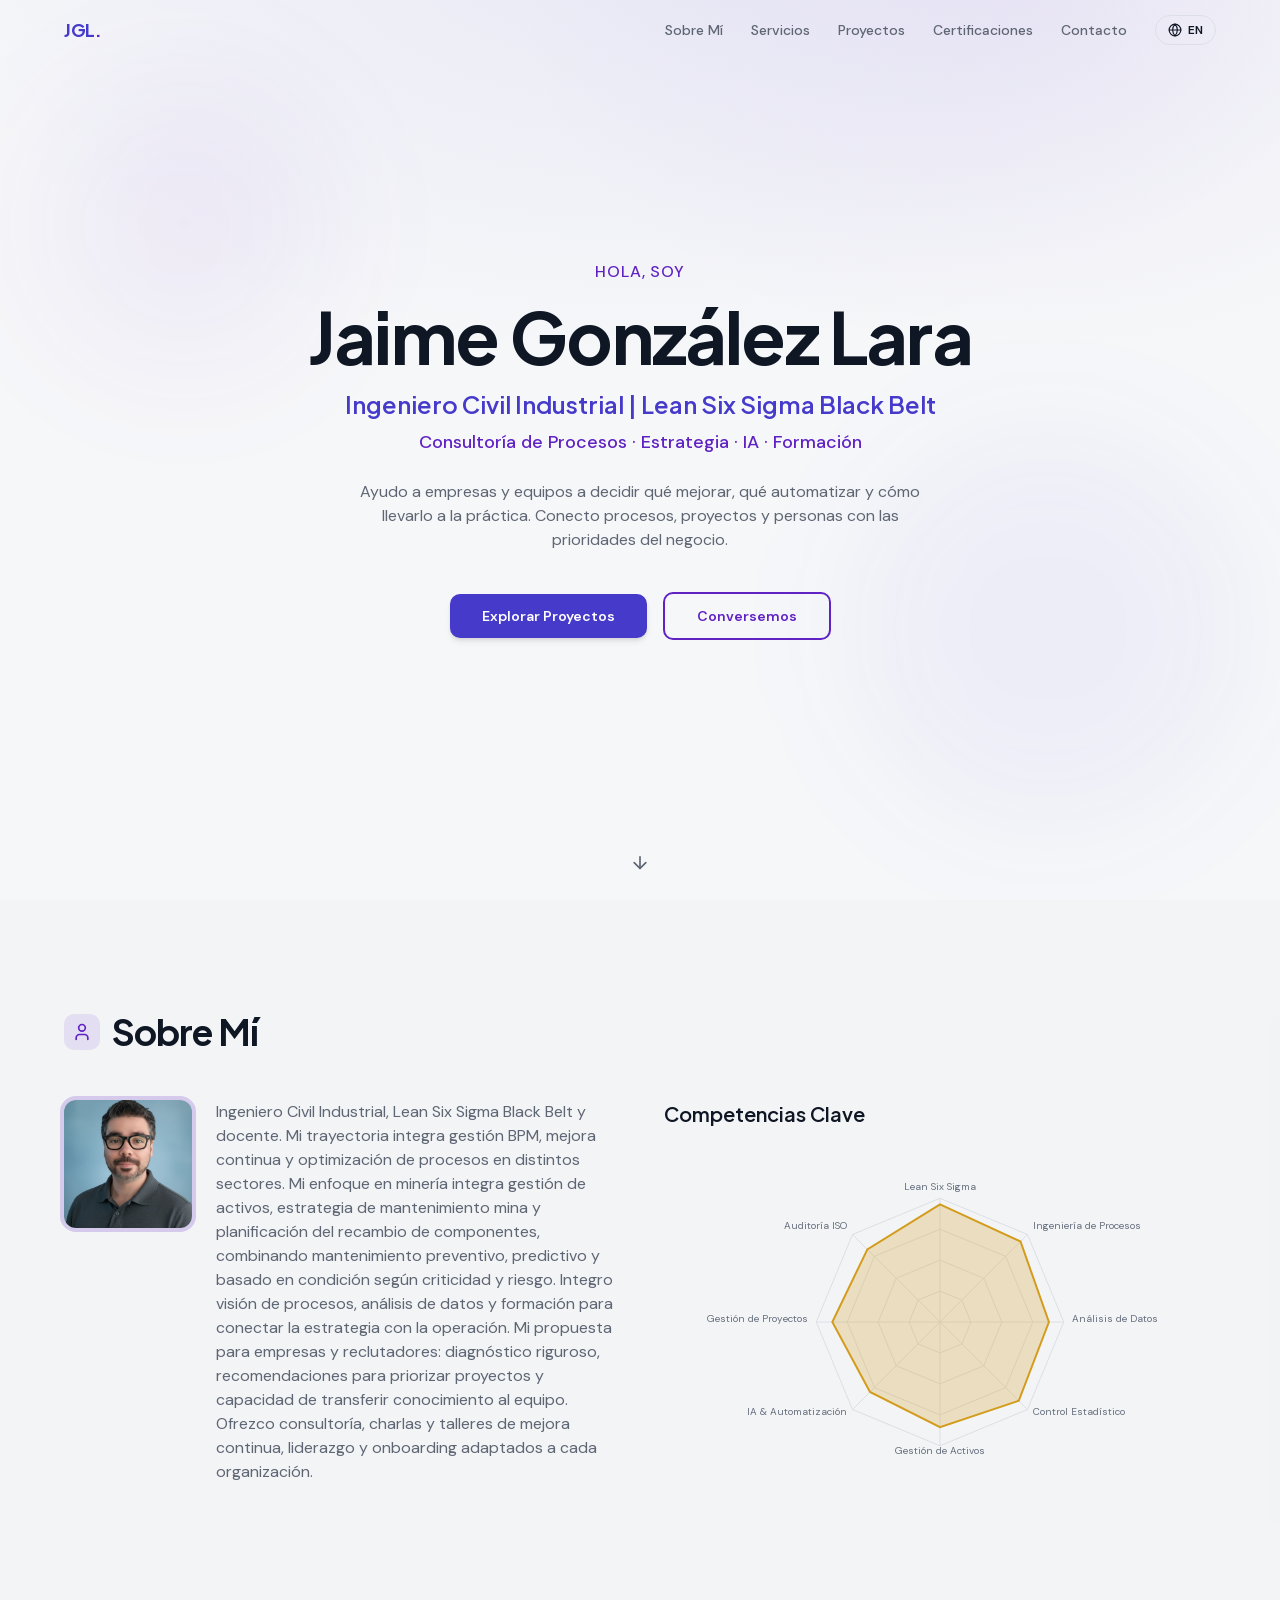
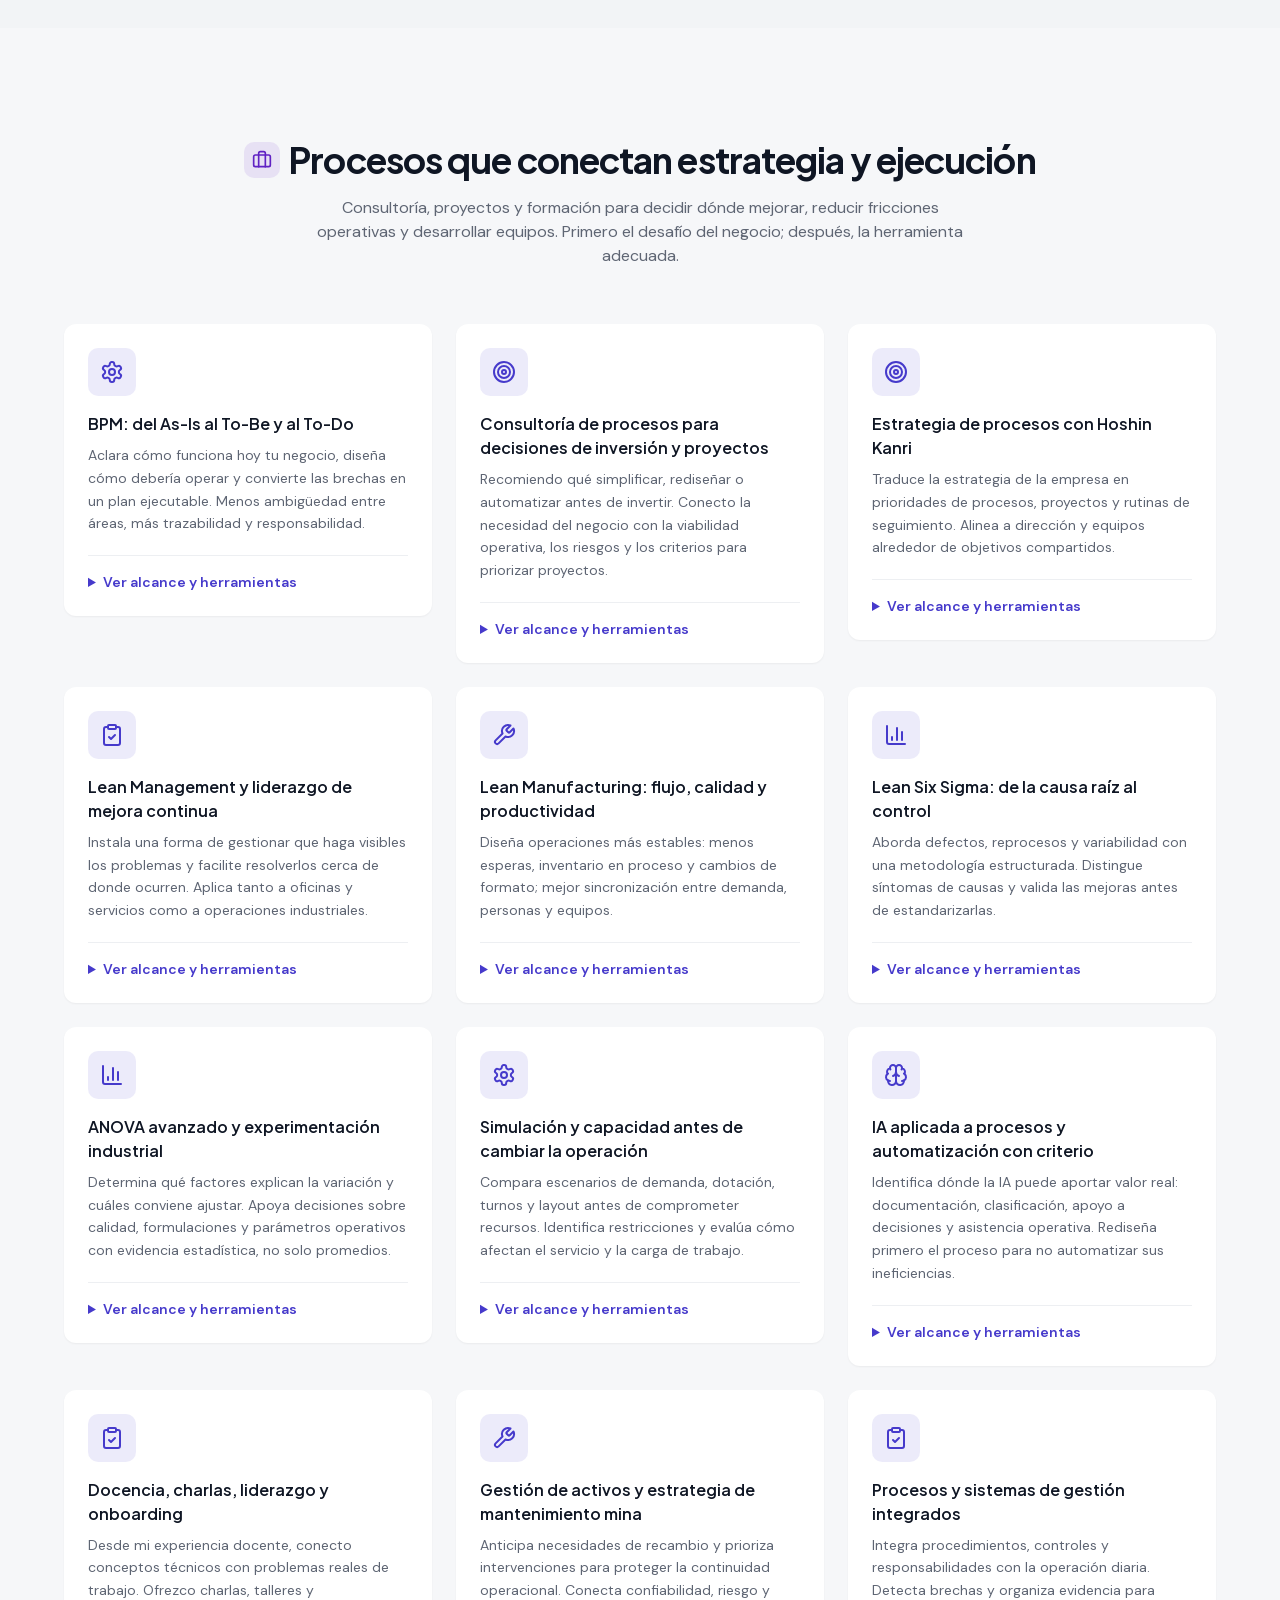
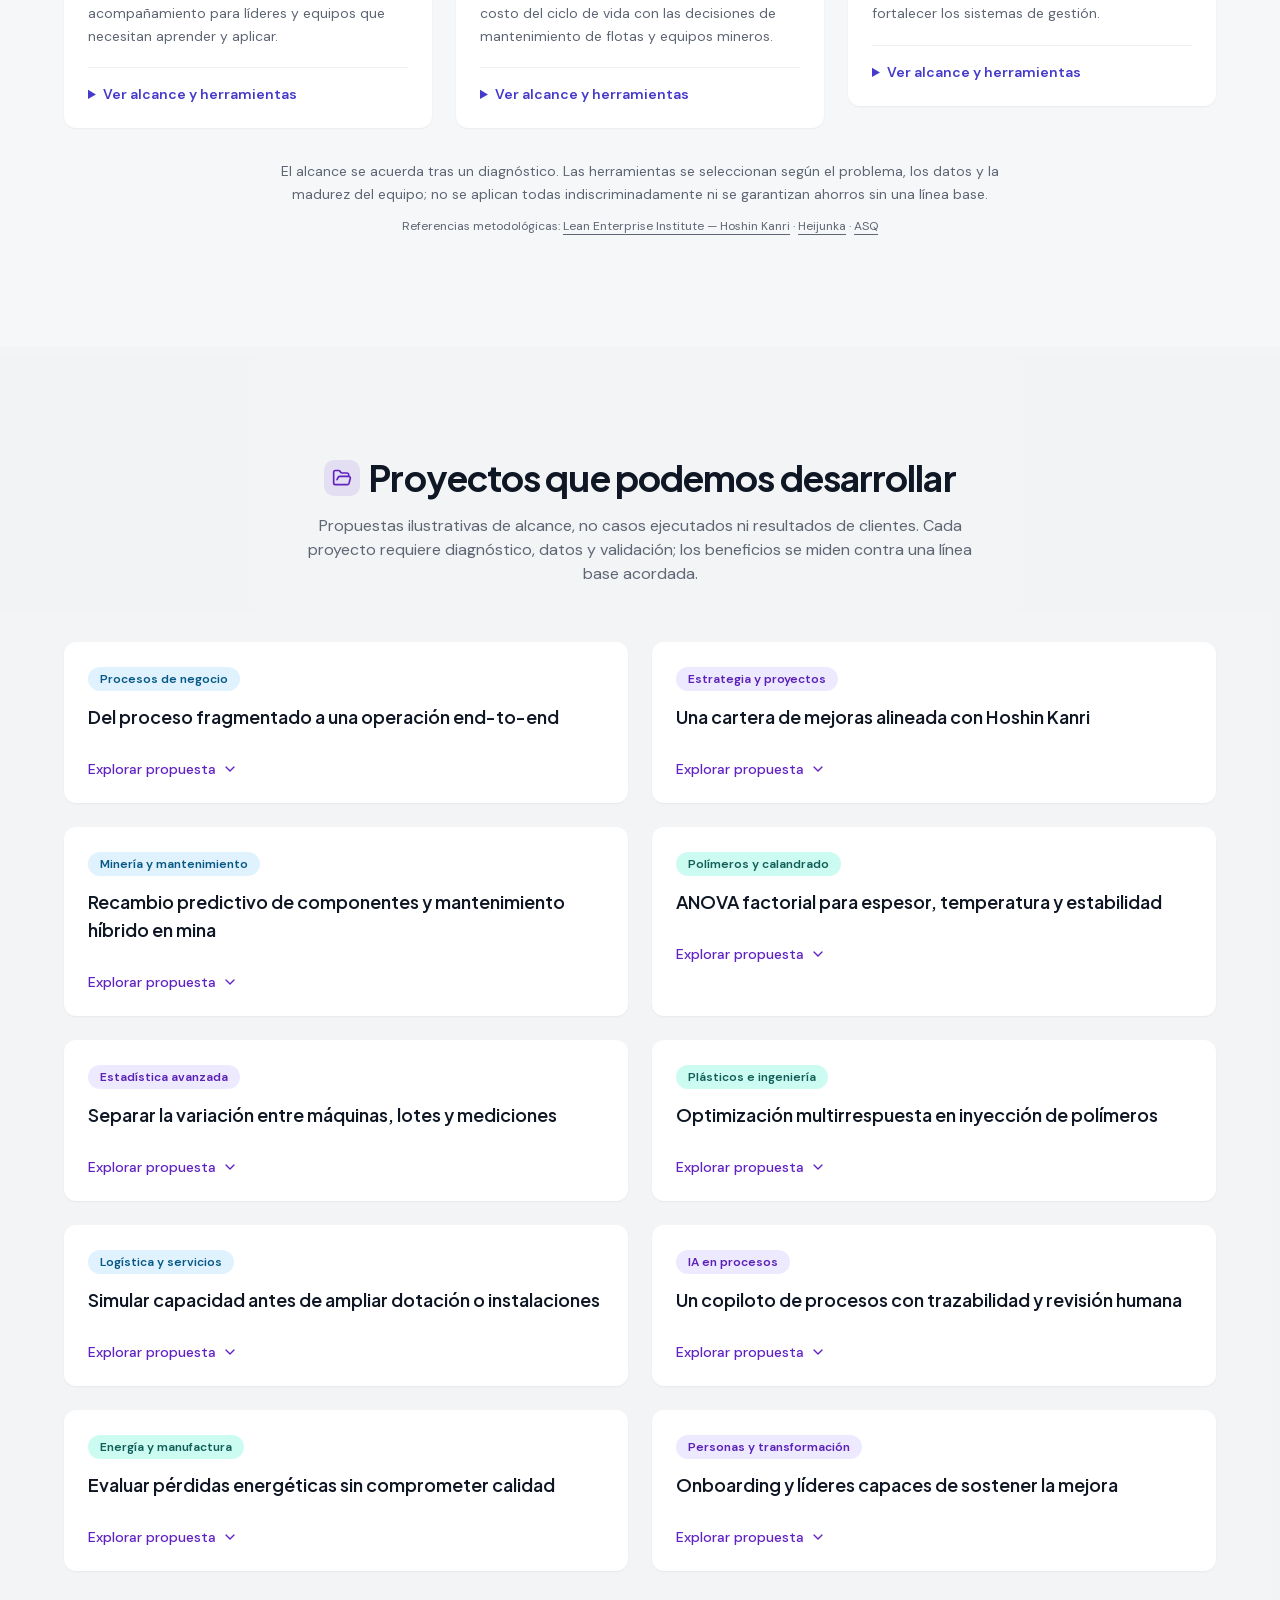
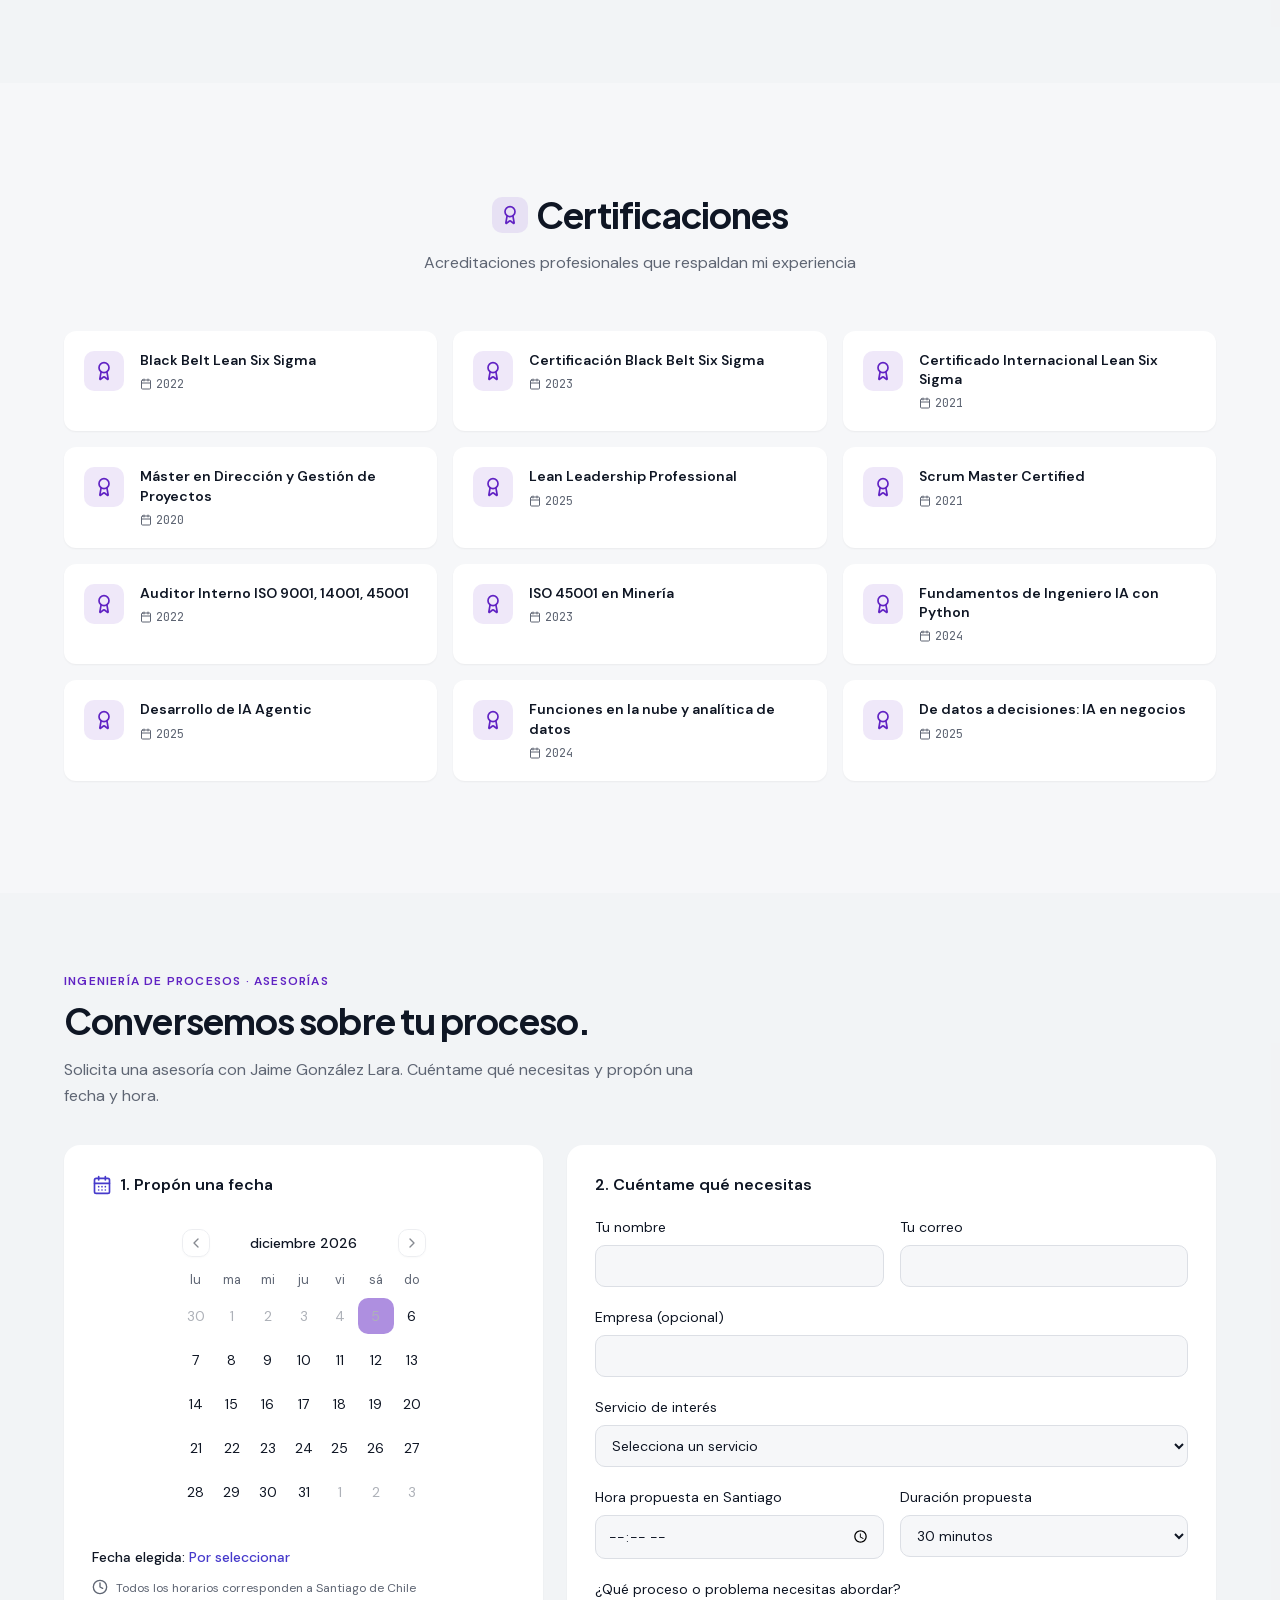
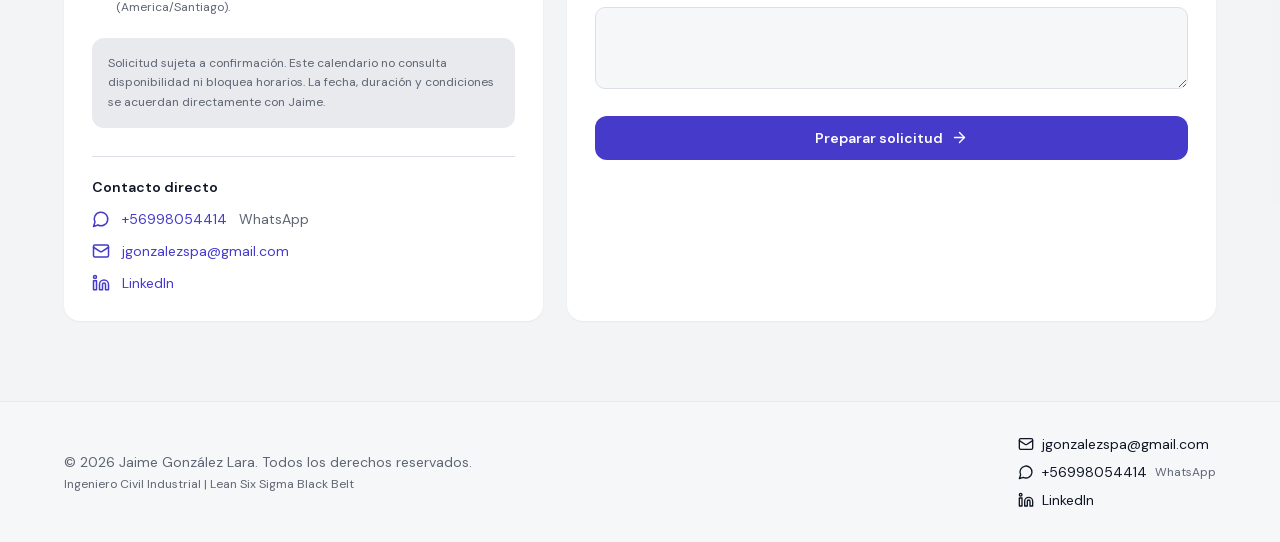
==== commit f53b696e: "Add files via upload" ====
--- a/index.html
+++ b/index.html
@@ -1 +1 @@
-<!DOCTYPE html><html lang="es"><head><meta charSet="utf-8"/><meta name="viewport" content="width=device-width, initial-scale=1"/><link rel="preload" href="/_next/static/media/5c285b27cdda1fe8-s.p.2_mbdogr7ni8i.woff2" as="font" crossorigin="" type="font/woff2"/><link rel="preload" href="/_next/static/media/70bc3e132a0a741e-s.p.3t6q91iet4nsy.woff2" as="font" crossorigin="" type="font/woff2"/><link rel="preload" href="/_next/static/media/fba5a26ea33df6a3-s.p.18rizl4rsrl42.woff2" as="font" crossorigin="" type="font/woff2"/><link rel="preload" as="image" href="/profile-photo.jpg"/><link rel="stylesheet" href="/_next/static/chunks/1pb8_heqvg449.css" data-precedence="next"/><link rel="preload" as="script" fetchPriority="low" href="/_next/static/chunks/1w1w9fvisgtrd.js"/><script src="/_next/static/chunks/0xy_jhmbwj-fx.js" async=""></script><script src="/_next/static/chunks/3ogjgp_pc0svd.js" async=""></script><script src="/_next/static/chunks/turbopack-3-ry682tkyiqk.js" async=""></script><script src="/_next/static/chunks/3o3kg0qve5-lw.js" async=""></script><script src="/_next/static/chunks/2hqpow2uxw4ww.js" async=""></script><script src="/_next/static/chunks/2z59n5yfb5yd0.js" async=""></script><meta name="next-size-adjust" content=""/><meta name="theme-color" content="#0f2640"/><title>Jaime González Lara | Ingeniero Civil Industrial &amp; Lean Six Sigma Black Belt</title><meta name="description" content="Portafolio profesional de Jaime González Lara. Ingeniero Civil Industrial, Lean Six Sigma Black Belt, especializado en mejora continua, optimización de procesos y excelencia operacional."/><link rel="manifest" href="/manifest.webmanifest"/><meta name="mobile-web-app-capable" content="yes"/><meta name="apple-mobile-web-app-title" content="JGL Portfolio"/><meta name="apple-mobile-web-app-status-bar-style" content="default"/><meta property="og:title" content="Jaime González Lara | Industrial Engineer &amp; Lean Six Sigma Black Belt"/><meta property="og:description" content="Professional portfolio showcasing process engineering, continuous improvement, and operational excellence."/><meta property="og:image" content="http://localhost:3000/og-image.png"/><meta property="og:image:width" content="1200"/><meta property="og:image:height" content="630"/><meta name="twitter:card" content="summary_large_image"/><meta name="twitter:title" content="Jaime González Lara | Industrial Engineer &amp; Lean Six Sigma Black Belt"/><meta name="twitter:description" content="Professional portfolio showcasing process engineering, continuous improvement, and operational excellence."/><meta name="twitter:image" content="http://localhost:3000/og-image.png"/><meta name="twitter:image:width" content="1200"/><meta name="twitter:image:height" content="630"/><link rel="shortcut icon" href="/favicon.svg"/><link rel="icon" href="/favicon.svg"/><link rel="apple-touch-icon" href="/icon-192.png"/><script src="https://apps.abacus.ai/chatllm/appllm-lib.js"></script><script src="/_next/static/chunks/0cz1d0mv5g_q7.js" noModule=""></script></head><body class="Edek3G_variable zfJaSa_variable D88TVW_variable font-sans"><div hidden=""><!--$--><!--/$--></div><script>((a,b,c,d,e,f,g,h)=>{let i=document.documentElement,j=["light","dark"],k="class"===a,l=k&&f?e.map(a=>f[a]||a):e;function m(b){var c;k?(i.classList.remove(...l),i.classList.add(b)):i.setAttribute(a,b),c=b,h&&j.includes(c)&&(i.style.colorScheme=c)}if(d)m(d);else try{let a=localStorage.getItem(b)||c,d=g&&"system"===a?window.matchMedia("(prefers-color-scheme: dark)").matches?"dark":"light":a;m(d)}catch(a){}})("class","theme","light",null,["light","dark"],null,true,true)</script><main class="min-h-screen"><header class="fixed top-0 left-0 right-0 z-50 transition-all duration-300 bg-transparent"><nav class="mx-auto max-w-[1200px] flex items-center justify-between px-4 sm:px-6 py-3"><a href="#" class="font-display font-bold text-lg tracking-tight"><span class="text-primary">JGL</span><span class="text-accent">.</span></a><div class="hidden md:flex items-center gap-1"><button class="px-3 py-2 text-sm font-medium text-muted-foreground hover:text-foreground transition-colors rounded-lg hover:bg-muted/60">Sobre Mí</button><button class="px-3 py-2 text-sm font-medium text-muted-foreground hover:text-foreground transition-colors rounded-lg hover:bg-muted/60">Servicios</button><button class="px-3 py-2 text-sm font-medium text-muted-foreground hover:text-foreground transition-colors rounded-lg hover:bg-muted/60">Proyectos</button><button class="px-3 py-2 text-sm font-medium text-muted-foreground hover:text-foreground transition-colors rounded-lg hover:bg-muted/60">Certificaciones</button><button class="px-3 py-2 text-sm font-medium text-muted-foreground hover:text-foreground transition-colors rounded-lg hover:bg-muted/60">Contacto</button><button class="ml-3 flex items-center gap-1.5 px-3 py-1.5 text-xs font-semibold rounded-full border border-border hover:border-accent hover:text-accent transition-colors" aria-label="Toggle language"><svg xmlns="http://www.w3.org/2000/svg" width="24" height="24" viewBox="0 0 24 24" fill="none" stroke="currentColor" stroke-width="2" stroke-linecap="round" stroke-linejoin="round" class="lucide lucide-globe w-3.5 h-3.5"><circle cx="12" cy="12" r="10"></circle><path d="M12 2a14.5 14.5 0 0 0 0 20 14.5 14.5 0 0 0 0-20"></path><path d="M2 12h20"></path></svg>EN</button></div><div class="flex md:hidden items-center gap-2"><button class="flex items-center gap-1 px-2.5 py-1.5 text-xs font-semibold rounded-full border border-border"><svg xmlns="http://www.w3.org/2000/svg" width="24" height="24" viewBox="0 0 24 24" fill="none" stroke="currentColor" stroke-width="2" stroke-linecap="round" stroke-linejoin="round" class="lucide lucide-globe w-3.5 h-3.5"><circle cx="12" cy="12" r="10"></circle><path d="M12 2a14.5 14.5 0 0 0 0 20 14.5 14.5 0 0 0 0-20"></path><path d="M2 12h20"></path></svg>EN</button><button class="p-2"><svg xmlns="http://www.w3.org/2000/svg" width="24" height="24" viewBox="0 0 24 24" fill="none" stroke="currentColor" stroke-width="2" stroke-linecap="round" stroke-linejoin="round" class="lucide lucide-menu w-5 h-5"><line x1="4" x2="20" y1="12" y2="12"></line><line x1="4" x2="20" y1="6" y2="6"></line><line x1="4" x2="20" y1="18" y2="18"></line></svg></button></div></nav></header><section class="relative min-h-screen flex items-center justify-center hero-gradient overflow-hidden"><div class="absolute inset-0 pointer-events-none"><div class="absolute top-20 left-10 w-72 h-72 bg-accent/5 rounded-full blur-3xl"></div><div class="absolute bottom-20 right-10 w-96 h-96 bg-primary/5 rounded-full blur-3xl"></div></div><div class="relative z-10 mx-auto max-w-[1200px] px-4 sm:px-6 py-20 text-center"><p class="text-sm sm:text-base font-medium text-accent tracking-wider uppercase mb-4" style="opacity:0;transform:translateY(20px)">Hola, soy</p><h1 class="font-display text-4xl sm:text-5xl md:text-6xl lg:text-7xl font-bold tracking-tight mb-4" style="opacity:0;transform:translateY(20px)">Jaime González Lara</h1><p class="text-lg sm:text-xl md:text-2xl font-display font-semibold text-primary dark:text-primary mb-2" style="opacity:0;transform:translateY(20px)">Ingeniero Civil Industrial | Lean Six Sigma Black Belt</p><p class="text-base sm:text-lg text-accent font-medium mb-6" style="opacity:0;transform:translateY(20px)">Mejora Continua &amp; Excelencia Operacional</p><p class="text-muted-foreground max-w-xl mx-auto mb-10 text-sm sm:text-base" style="opacity:0;transform:translateY(20px)">Transformo procesos industriales con datos, metodología y resultados medibles.</p><div class="flex flex-col sm:flex-row items-center justify-center gap-4" style="opacity:0;transform:translateY(20px)"><button class="px-8 py-3 rounded-lg font-semibold text-sm bg-primary text-primary-foreground hover:opacity-90 transition-opacity shadow-md">Ver Proyectos</button><button class="px-8 py-3 rounded-lg font-semibold text-sm border-2 border-accent text-accent hover:bg-accent hover:text-accent-foreground transition-colors">Contactar</button></div></div><div class="absolute bottom-8 left-1/2 -translate-x-1/2" style="opacity:0"><div><svg xmlns="http://www.w3.org/2000/svg" width="24" height="24" viewBox="0 0 24 24" fill="none" stroke="currentColor" stroke-width="2" stroke-linecap="round" stroke-linejoin="round" class="lucide lucide-arrow-down w-5 h-5 text-muted-foreground"><path d="M12 5v14"></path><path d="m19 12-7 7-7-7"></path></svg></div></div></section><section id="about" class="py-20 sm:py-28 bg-muted/30"><div class="mx-auto max-w-[1200px] px-4 sm:px-6"><div class="flex items-center gap-3 mb-12" style="opacity:0;transform:translateY(30px)"><div class="p-2 rounded-lg bg-accent/10"><svg xmlns="http://www.w3.org/2000/svg" width="24" height="24" viewBox="0 0 24 24" fill="none" stroke="currentColor" stroke-width="2" stroke-linecap="round" stroke-linejoin="round" class="lucide lucide-user w-5 h-5 text-accent"><path d="M19 21v-2a4 4 0 0 0-4-4H9a4 4 0 0 0-4 4v2"></path><circle cx="12" cy="7" r="4"></circle></svg></div><h2 class="font-display text-3xl sm:text-4xl font-bold tracking-tight">Sobre Mí</h2></div><div class="grid md:grid-cols-2 gap-12 items-start"><div style="opacity:0;transform:translateX(-30px)"><div class="flex flex-col sm:flex-row items-start gap-6 mb-8"><div class="relative w-28 h-28 sm:w-32 sm:h-32 rounded-xl overflow-hidden ring-4 ring-accent/20 flex-shrink-0"><img alt="Jaime González Lara - Ingeniero Civil Industrial" decoding="async" data-nimg="fill" class="object-cover" style="position:absolute;height:100%;width:100%;left:0;top:0;right:0;bottom:0;color:transparent" src="/profile-photo.jpg"/></div><p class="text-muted-foreground leading-relaxed text-sm sm:text-base">Ingeniero Civil Industrial y Lean Six Sigma Black Belt con experiencia en minería e industria. Especializado en gestión de activos, mantenimiento y optimización de procesos en plantas industriales. Integro la Ingeniería de Procesos, mejora continua y excelencia operacional con análisis de datos y confiabilidad operativa. Certificado por Universidad Adolfo Ibáñez y CES UAI.</p></div><div class="grid grid-cols-2 gap-4"><div class="bg-card rounded-xl p-4 text-center shadow-sm hover:shadow-md transition-shadow" style="box-shadow:var(--shadow-sm);opacity:0;transform:translateY(20px)"><div class="font-display text-2xl sm:text-3xl font-bold text-primary"><span>0</span>+</div><div class="text-xs sm:text-sm text-muted-foreground mt-1">Conexiones LinkedIn</div></div><div class="bg-card rounded-xl p-4 text-center shadow-sm hover:shadow-md transition-shadow" style="box-shadow:var(--shadow-sm);opacity:0;transform:translateY(20px)"><div class="font-display text-2xl sm:text-3xl font-bold text-primary"><span>0</span>+</div><div class="text-xs sm:text-sm text-muted-foreground mt-1">Años de Experiencia</div></div><div class="bg-card rounded-xl p-4 text-center shadow-sm hover:shadow-md transition-shadow" style="box-shadow:var(--shadow-sm);opacity:0;transform:translateY(20px)"><div class="font-display text-2xl sm:text-3xl font-bold text-primary"><span>0</span></div><div class="text-xs sm:text-sm text-muted-foreground mt-1">Certificaciones Black Belt</div></div><div class="bg-card rounded-xl p-4 text-center shadow-sm hover:shadow-md transition-shadow" style="box-shadow:var(--shadow-sm);opacity:0;transform:translateY(20px)"><div class="font-display text-2xl sm:text-3xl font-bold text-primary"><span>0</span>+</div><div class="text-xs sm:text-sm text-muted-foreground mt-1">Certificaciones Totales</div></div></div></div><div style="opacity:0;transform:translateX(30px)"><h3 class="font-display text-xl font-semibold mb-6">Competencias Clave</h3><!--$!--><template data-dgst=""></template><div class="h-[340px] flex items-center justify-center text-muted-foreground text-sm">Cargando gráfico...</div><!--/$--></div></div></div></section><section id="services" class="py-20 sm:py-28"><div class="mx-auto max-w-[1200px] px-4 sm:px-6"><div class="text-center mb-14" style="opacity:0;transform:translateY(30px)"><div class="inline-flex items-center gap-2 mb-4"><div class="p-2 rounded-lg bg-accent/10"><svg xmlns="http://www.w3.org/2000/svg" width="24" height="24" viewBox="0 0 24 24" fill="none" stroke="currentColor" stroke-width="2" stroke-linecap="round" stroke-linejoin="round" class="lucide lucide-briefcase w-5 h-5 text-accent"><path d="M16 20V4a2 2 0 0 0-2-2h-4a2 2 0 0 0-2 2v16"></path><rect width="20" height="14" x="2" y="6" rx="2"></rect></svg></div><h2 class="font-display text-3xl sm:text-4xl font-bold tracking-tight">Servicios</h2></div><p class="text-muted-foreground max-w-2xl mx-auto">Soluciones especializadas para transformar tus operaciones industriales</p></div><div class="grid sm:grid-cols-2 lg:grid-cols-3 gap-6"><div class="group bg-card rounded-xl p-6 hover:shadow-lg transition-all duration-300 hover:-translate-y-1 cursor-default" style="box-shadow:var(--shadow-sm);opacity:0;transform:translateY(30px)"><div class="p-3 rounded-lg bg-primary/10 w-fit mb-4 group-hover:bg-accent/15 transition-colors"><svg xmlns="http://www.w3.org/2000/svg" width="24" height="24" viewBox="0 0 24 24" fill="none" stroke="currentColor" stroke-width="2" stroke-linecap="round" stroke-linejoin="round" class="lucide lucide-target w-6 h-6 text-primary group-hover:text-accent transition-colors"><circle cx="12" cy="12" r="10"></circle><circle cx="12" cy="12" r="6"></circle><circle cx="12" cy="12" r="2"></circle></svg></div><h3 class="font-display font-semibold text-base mb-2">Consultoría Lean Six Sigma Black Belt</h3><p class="text-sm text-muted-foreground leading-relaxed">Proyectos DMAIC y DFSS para reducir variabilidad, eliminar defectos y optimizar procesos con resultados cuantificables.</p></div><div class="group bg-card rounded-xl p-6 hover:shadow-lg transition-all duration-300 hover:-translate-y-1 cursor-default" style="box-shadow:var(--shadow-sm);opacity:0;transform:translateY(30px)"><div class="p-3 rounded-lg bg-primary/10 w-fit mb-4 group-hover:bg-accent/15 transition-colors"><svg xmlns="http://www.w3.org/2000/svg" width="24" height="24" viewBox="0 0 24 24" fill="none" stroke="currentColor" stroke-width="2" stroke-linecap="round" stroke-linejoin="round" class="lucide lucide-settings w-6 h-6 text-primary group-hover:text-accent transition-colors"><path d="M12.22 2h-.44a2 2 0 0 0-2 2v.18a2 2 0 0 1-1 1.73l-.43.25a2 2 0 0 1-2 0l-.15-.08a2 2 0 0 0-2.73.73l-.22.38a2 2 0 0 0 .73 2.73l.15.1a2 2 0 0 1 1 1.72v.51a2 2 0 0 1-1 1.74l-.15.09a2 2 0 0 0-.73 2.73l.22.38a2 2 0 0 0 2.73.73l.15-.08a2 2 0 0 1 2 0l.43.25a2 2 0 0 1 1 1.73V20a2 2 0 0 0 2 2h.44a2 2 0 0 0 2-2v-.18a2 2 0 0 1 1-1.73l.43-.25a2 2 0 0 1 2 0l.15.08a2 2 0 0 0 2.73-.73l.22-.39a2 2 0 0 0-.73-2.73l-.15-.08a2 2 0 0 1-1-1.74v-.5a2 2 0 0 1 1-1.74l.15-.09a2 2 0 0 0 .73-2.73l-.22-.38a2 2 0 0 0-2.73-.73l-.15.08a2 2 0 0 1-2 0l-.43-.25a2 2 0 0 1-1-1.73V4a2 2 0 0 0-2-2z"></path><circle cx="12" cy="12" r="3"></circle></svg></div><h3 class="font-display font-semibold text-base mb-2">Optimización y Rediseño de Procesos</h3><p class="text-sm text-muted-foreground leading-relaxed">Análisis end-to-end de procesos industriales, identificación de cuellos de botella y rediseño para maximizar eficiencia.</p></div><div class="group bg-card rounded-xl p-6 hover:shadow-lg transition-all duration-300 hover:-translate-y-1 cursor-default" style="box-shadow:var(--shadow-sm);opacity:0;transform:translateY(30px)"><div class="p-3 rounded-lg bg-primary/10 w-fit mb-4 group-hover:bg-accent/15 transition-colors"><svg xmlns="http://www.w3.org/2000/svg" width="24" height="24" viewBox="0 0 24 24" fill="none" stroke="currentColor" stroke-width="2" stroke-linecap="round" stroke-linejoin="round" class="lucide lucide-chart-column w-6 h-6 text-primary group-hover:text-accent transition-colors"><path d="M3 3v16a2 2 0 0 0 2 2h16"></path><path d="M18 17V9"></path><path d="M13 17V5"></path><path d="M8 17v-3"></path></svg></div><h3 class="font-display font-semibold text-base mb-2">Control Estadístico de Proceso (SPC, DOE, RSM)</h3><p class="text-sm text-muted-foreground leading-relaxed">Implementación de SPC, diseño de experimentos y metodología de superficie de respuesta para control de calidad avanzado.</p></div><div class="group bg-card rounded-xl p-6 hover:shadow-lg transition-all duration-300 hover:-translate-y-1 cursor-default" style="box-shadow:var(--shadow-sm);opacity:0;transform:translateY(30px)"><div class="p-3 rounded-lg bg-primary/10 w-fit mb-4 group-hover:bg-accent/15 transition-colors"><svg xmlns="http://www.w3.org/2000/svg" width="24" height="24" viewBox="0 0 24 24" fill="none" stroke="currentColor" stroke-width="2" stroke-linecap="round" stroke-linejoin="round" class="lucide lucide-brain w-6 h-6 text-primary group-hover:text-accent transition-colors"><path d="M12 5a3 3 0 1 0-5.997.125 4 4 0 0 0-2.526 5.77 4 4 0 0 0 .556 6.588A4 4 0 1 0 12 18Z"></path><path d="M12 5a3 3 0 1 1 5.997.125 4 4 0 0 1 2.526 5.77 4 4 0 0 1-.556 6.588A4 4 0 1 1 12 18Z"></path><path d="M15 13a4.5 4.5 0 0 1-3-4 4.5 4.5 0 0 1-3 4"></path><path d="M17.599 6.5a3 3 0 0 0 .399-1.375"></path><path d="M6.003 5.125A3 3 0 0 0 6.401 6.5"></path><path d="M3.477 10.896a4 4 0 0 1 .585-.396"></path><path d="M19.938 10.5a4 4 0 0 1 .585.396"></path><path d="M6 18a4 4 0 0 1-1.967-.516"></path><path d="M19.967 17.484A4 4 0 0 1 18 18"></path></svg></div><h3 class="font-display font-semibold text-base mb-2">Implementación de IA Agéntica Industrial</h3><p class="text-sm text-muted-foreground leading-relaxed">Diseño de agentes inteligentes para mantenimiento predictivo, optimización en tiempo real y toma de decisiones autónoma.</p></div><div class="group bg-card rounded-xl p-6 hover:shadow-lg transition-all duration-300 hover:-translate-y-1 cursor-default" style="box-shadow:var(--shadow-sm);opacity:0;transform:translateY(30px)"><div class="p-3 rounded-lg bg-primary/10 w-fit mb-4 group-hover:bg-accent/15 transition-colors"><svg xmlns="http://www.w3.org/2000/svg" width="24" height="24" viewBox="0 0 24 24" fill="none" stroke="currentColor" stroke-width="2" stroke-linecap="round" stroke-linejoin="round" class="lucide lucide-wrench w-6 h-6 text-primary group-hover:text-accent transition-colors"><path d="M14.7 6.3a1 1 0 0 0 0 1.4l1.6 1.6a1 1 0 0 0 1.4 0l3.77-3.77a6 6 0 0 1-7.94 7.94l-6.91 6.91a2.12 2.12 0 0 1-3-3l6.91-6.91a6 6 0 0 1 7.94-7.94l-3.76 3.76z"></path></svg></div><h3 class="font-display font-semibold text-base mb-2">Gestión de Activos y Mantenimiento</h3><p class="text-sm text-muted-foreground leading-relaxed">Estrategias de confiabilidad, RCM, TPM y análisis de datos para maximizar la disponibilidad de activos industriales.</p></div><div class="group bg-card rounded-xl p-6 hover:shadow-lg transition-all duration-300 hover:-translate-y-1 cursor-default" style="box-shadow:var(--shadow-sm);opacity:0;transform:translateY(30px)"><div class="p-3 rounded-lg bg-primary/10 w-fit mb-4 group-hover:bg-accent/15 transition-colors"><svg xmlns="http://www.w3.org/2000/svg" width="24" height="24" viewBox="0 0 24 24" fill="none" stroke="currentColor" stroke-width="2" stroke-linecap="round" stroke-linejoin="round" class="lucide lucide-clipboard-check w-6 h-6 text-primary group-hover:text-accent transition-colors"><rect width="8" height="4" x="8" y="2" rx="1" ry="1"></rect><path d="M16 4h2a2 2 0 0 1 2 2v14a2 2 0 0 1-2 2H6a2 2 0 0 1-2-2V6a2 2 0 0 1 2-2h2"></path><path d="m9 14 2 2 4-4"></path></svg></div><h3 class="font-display font-semibold text-base mb-2">Auditorías ISO (9001, 14001, 45001)</h3><p class="text-sm text-muted-foreground leading-relaxed">Auditorías internas de sistemas de gestión de calidad, medio ambiente y seguridad ocupacional bajo estándares internacionales.</p></div></div></div></section><section id="projects" class="py-20 sm:py-28 bg-muted/30"><div class="mx-auto max-w-[1200px] px-4 sm:px-6"><div class="text-center mb-14" style="opacity:0;transform:translateY(30px)"><div class="inline-flex items-center gap-2 mb-4"><div class="p-2 rounded-lg bg-accent/10"><svg xmlns="http://www.w3.org/2000/svg" width="24" height="24" viewBox="0 0 24 24" fill="none" stroke="currentColor" stroke-width="2" stroke-linecap="round" stroke-linejoin="round" class="lucide lucide-folder-open w-5 h-5 text-accent"><path d="m6 14 1.5-2.9A2 2 0 0 1 9.24 10H20a2 2 0 0 1 1.94 2.5l-1.54 6a2 2 0 0 1-1.95 1.5H4a2 2 0 0 1-2-2V5a2 2 0 0 1 2-2h3.9a2 2 0 0 1 1.69.9l.81 1.2a2 2 0 0 0 1.67.9H18a2 2 0 0 1 2 2v2"></path></svg></div><h2 class="font-display text-3xl sm:text-4xl font-bold tracking-tight">Proyectos</h2></div><p class="text-muted-foreground max-w-2xl mx-auto">Casos de estudio reales con metodologías probadas y resultados medibles</p></div><div class="grid md:grid-cols-2 gap-6"><div class="bg-card rounded-xl overflow-hidden hover:shadow-lg transition-all duration-300" style="box-shadow:var(--shadow-sm);opacity:0;transform:translateY(30px)"><div class="p-6"><span class="inline-block px-3 py-1 text-xs font-semibold rounded-full mb-3 bg-amber-100 text-amber-800 dark:bg-amber-900/30 dark:text-amber-300">Minería</span><h3 class="font-display font-semibold text-base sm:text-lg mb-3 leading-snug">Reducción de Paradas No Planificadas en Mina de Cobre mediante DMAIC</h3><div class="flex flex-wrap gap-3 mb-4"><div class="bg-muted/60 rounded-lg px-3 py-2 text-center min-w-[80px]"><div class="font-mono font-bold text-sm text-primary">↓38%</div><div class="text-[10px] text-muted-foreground mt-0.5">MTTR</div></div><div class="bg-muted/60 rounded-lg px-3 py-2 text-center min-w-[80px]"><div class="font-mono font-bold text-sm text-primary">79%→91%</div><div class="text-[10px] text-muted-foreground mt-0.5">Disponibilidad</div></div><div class="bg-muted/60 rounded-lg px-3 py-2 text-center min-w-[80px]"><div class="font-mono font-bold text-sm text-primary">~USD 1.2M</div><div class="text-[10px] text-muted-foreground mt-0.5">Ahorro Anual</div></div></div><button class="flex items-center gap-1.5 text-sm font-medium text-accent hover:text-accent/80 transition-colors">Ver detalles<svg xmlns="http://www.w3.org/2000/svg" width="24" height="24" viewBox="0 0 24 24" fill="none" stroke="currentColor" stroke-width="2" stroke-linecap="round" stroke-linejoin="round" class="lucide lucide-chevron-down w-4 h-4"><path d="m6 9 6 6 6-6"></path></svg></button></div></div><div class="bg-card rounded-xl overflow-hidden hover:shadow-lg transition-all duration-300" style="box-shadow:var(--shadow-sm);opacity:0;transform:translateY(30px)"><div class="p-6"><span class="inline-block px-3 py-1 text-xs font-semibold rounded-full mb-3 bg-emerald-100 text-emerald-800 dark:bg-emerald-900/30 dark:text-emerald-300">Polímeros y Plásticos</span><h3 class="font-display font-semibold text-base sm:text-lg mb-3 leading-snug">Control Estadístico de Proceso en Línea de Calandrado PVC – Reducción de Variabilidad de Espesor</h3><div class="flex flex-wrap gap-3 mb-4"><div class="bg-muted/60 rounded-lg px-3 py-2 text-center min-w-[80px]"><div class="font-mono font-bold text-sm text-primary">0.78→1.45</div><div class="text-[10px] text-muted-foreground mt-0.5">Cpk</div></div><div class="bg-muted/60 rounded-lg px-3 py-2 text-center min-w-[80px]"><div class="font-mono font-bold text-sm text-primary">↓42%</div><div class="text-[10px] text-muted-foreground mt-0.5">Mermas</div></div><div class="bg-muted/60 rounded-lg px-3 py-2 text-center min-w-[80px]"><div class="font-mono font-bold text-sm text-primary">↓31%</div><div class="text-[10px] text-muted-foreground mt-0.5">Reproceso</div></div></div><button class="flex items-center gap-1.5 text-sm font-medium text-accent hover:text-accent/80 transition-colors">Ver detalles<svg xmlns="http://www.w3.org/2000/svg" width="24" height="24" viewBox="0 0 24 24" fill="none" stroke="currentColor" stroke-width="2" stroke-linecap="round" stroke-linejoin="round" class="lucide lucide-chevron-down w-4 h-4"><path d="m6 9 6 6 6-6"></path></svg></button></div></div><div class="bg-card rounded-xl overflow-hidden hover:shadow-lg transition-all duration-300" style="box-shadow:var(--shadow-sm);opacity:0;transform:translateY(30px)"><div class="p-6"><span class="inline-block px-3 py-1 text-xs font-semibold rounded-full mb-3 bg-sky-100 text-sky-800 dark:bg-sky-900/30 dark:text-sky-300">Energía</span><h3 class="font-display font-semibold text-base sm:text-lg mb-3 leading-snug">Optimización Energética en Planta de Generación mediante Lean y Análisis de Datos</h3><div class="flex flex-wrap gap-3 mb-4"><div class="bg-muted/60 rounded-lg px-3 py-2 text-center min-w-[80px]"><div class="font-mono font-bold text-sm text-primary">↑3.2 pp</div><div class="text-[10px] text-muted-foreground mt-0.5">Eficiencia Térmica</div></div><div class="bg-muted/60 rounded-lg px-3 py-2 text-center min-w-[80px]"><div class="font-mono font-bold text-sm text-primary">↓8.7%</div><div class="text-[10px] text-muted-foreground mt-0.5">Combustible</div></div><div class="bg-muted/60 rounded-lg px-3 py-2 text-center min-w-[80px]"><div class="font-mono font-bold text-sm text-primary">~USD 580K</div><div class="text-[10px] text-muted-foreground mt-0.5">Ahorro Anual</div></div></div><button class="flex items-center gap-1.5 text-sm font-medium text-accent hover:text-accent/80 transition-colors">Ver detalles<svg xmlns="http://www.w3.org/2000/svg" width="24" height="24" viewBox="0 0 24 24" fill="none" stroke="currentColor" stroke-width="2" stroke-linecap="round" stroke-linejoin="round" class="lucide lucide-chevron-down w-4 h-4"><path d="m6 9 6 6 6-6"></path></svg></button></div></div><div class="bg-card rounded-xl overflow-hidden hover:shadow-lg transition-all duration-300" style="box-shadow:var(--shadow-sm);opacity:0;transform:translateY(30px)"><div class="p-6"><span class="inline-block px-3 py-1 text-xs font-semibold rounded-full mb-3 bg-violet-100 text-violet-800 dark:bg-violet-900/30 dark:text-violet-300">Logística</span><h3 class="font-display font-semibold text-base sm:text-lg mb-3 leading-snug">Rediseño de Flujo Logístico en Centro de Distribución – Reducción de Lead Time</h3><div class="flex flex-wrap gap-3 mb-4"><div class="bg-muted/60 rounded-lg px-3 py-2 text-center min-w-[80px]"><div class="font-mono font-bold text-sm text-primary">48h→18h</div><div class="text-[10px] text-muted-foreground mt-0.5">Lead Time</div></div><div class="bg-muted/60 rounded-lg px-3 py-2 text-center min-w-[80px]"><div class="font-mono font-bold text-sm text-primary">↓67%</div><div class="text-[10px] text-muted-foreground mt-0.5">Errores Picking</div></div><div class="bg-muted/60 rounded-lg px-3 py-2 text-center min-w-[80px]"><div class="font-mono font-bold text-sm text-primary">↑18 pp</div><div class="text-[10px] text-muted-foreground mt-0.5">OTD</div></div></div><button class="flex items-center gap-1.5 text-sm font-medium text-accent hover:text-accent/80 transition-colors">Ver detalles<svg xmlns="http://www.w3.org/2000/svg" width="24" height="24" viewBox="0 0 24 24" fill="none" stroke="currentColor" stroke-width="2" stroke-linecap="round" stroke-linejoin="round" class="lucide lucide-chevron-down w-4 h-4"><path d="m6 9 6 6 6-6"></path></svg></button></div></div><div class="bg-card rounded-xl overflow-hidden hover:shadow-lg transition-all duration-300" style="box-shadow:var(--shadow-sm);opacity:0;transform:translateY(30px)"><div class="p-6"><span class="inline-block px-3 py-1 text-xs font-semibold rounded-full mb-3 bg-rose-100 text-rose-800 dark:bg-rose-900/30 dark:text-rose-300">Tecnología Industrial</span><h3 class="font-display font-semibold text-base sm:text-lg mb-3 leading-snug">Agente IA para Mantenimiento Predictivo en Activos Industriales</h3><div class="flex flex-wrap gap-3 mb-4"><div class="bg-muted/60 rounded-lg px-3 py-2 text-center min-w-[80px]"><div class="font-mono font-bold text-sm text-primary">↓54%</div><div class="text-[10px] text-muted-foreground mt-0.5">Fallas Catastróficas</div></div><div class="bg-muted/60 rounded-lg px-3 py-2 text-center min-w-[80px]"><div class="font-mono font-bold text-sm text-primary">&lt;8%</div><div class="text-[10px] text-muted-foreground mt-0.5">Falsos Positivos</div></div><div class="bg-muted/60 rounded-lg px-3 py-2 text-center min-w-[80px]"><div class="font-mono font-bold text-sm text-primary">14 meses</div><div class="text-[10px] text-muted-foreground mt-0.5">ROI</div></div></div><button class="flex items-center gap-1.5 text-sm font-medium text-accent hover:text-accent/80 transition-colors">Ver detalles<svg xmlns="http://www.w3.org/2000/svg" width="24" height="24" viewBox="0 0 24 24" fill="none" stroke="currentColor" stroke-width="2" stroke-linecap="round" stroke-linejoin="round" class="lucide lucide-chevron-down w-4 h-4"><path d="m6 9 6 6 6-6"></path></svg></button></div></div><div class="bg-card rounded-xl overflow-hidden hover:shadow-lg transition-all duration-300" style="box-shadow:var(--shadow-sm);opacity:0;transform:translateY(30px)"><div class="p-6"><span class="inline-block px-3 py-1 text-xs font-semibold rounded-full mb-3 bg-teal-100 text-teal-800 dark:bg-teal-900/30 dark:text-teal-300">Ingeniería de Procesos</span><h3 class="font-display font-semibold text-base sm:text-lg mb-3 leading-snug">Modelamiento Estadístico de Proceso de Inyección de Polipropileno – Optimización Multi-Respuesta</h3><div class="flex flex-wrap gap-3 mb-4"><div class="bg-muted/60 rounded-lg px-3 py-2 text-center min-w-[80px]"><div class="font-mono font-bold text-sm text-primary">↓61%</div><div class="text-[10px] text-muted-foreground mt-0.5">Rechazo Dimensional</div></div><div class="bg-muted/60 rounded-lg px-3 py-2 text-center min-w-[80px]"><div class="font-mono font-bold text-sm text-primary">↓11%</div><div class="text-[10px] text-muted-foreground mt-0.5">Tiempo de Ciclo</div></div><div class="bg-muted/60 rounded-lg px-3 py-2 text-center min-w-[80px]"><div class="font-mono font-bold text-sm text-primary">1.1→1.67</div><div class="text-[10px] text-muted-foreground mt-0.5">Cp</div></div></div><button class="flex items-center gap-1.5 text-sm font-medium text-accent hover:text-accent/80 transition-colors">Ver detalles<svg xmlns="http://www.w3.org/2000/svg" width="24" height="24" viewBox="0 0 24 24" fill="none" stroke="currentColor" stroke-width="2" stroke-linecap="round" stroke-linejoin="round" class="lucide lucide-chevron-down w-4 h-4"><path d="m6 9 6 6 6-6"></path></svg></button></div></div></div></div></section><section id="certs" class="py-20 sm:py-28"><div class="mx-auto max-w-[1200px] px-4 sm:px-6"><div class="text-center mb-14" style="opacity:0;transform:translateY(30px)"><div class="inline-flex items-center gap-2 mb-4"><div class="p-2 rounded-lg bg-accent/10"><svg xmlns="http://www.w3.org/2000/svg" width="24" height="24" viewBox="0 0 24 24" fill="none" stroke="currentColor" stroke-width="2" stroke-linecap="round" stroke-linejoin="round" class="lucide lucide-award w-5 h-5 text-accent"><path d="m15.477 12.89 1.515 8.526a.5.5 0 0 1-.81.47l-3.58-2.687a1 1 0 0 0-1.197 0l-3.586 2.686a.5.5 0 0 1-.81-.469l1.514-8.526"></path><circle cx="12" cy="8" r="6"></circle></svg></div><h2 class="font-display text-3xl sm:text-4xl font-bold tracking-tight">Certificaciones</h2></div><p class="text-muted-foreground max-w-2xl mx-auto">Acreditaciones profesionales que respaldan mi experiencia</p></div><div class="grid sm:grid-cols-2 lg:grid-cols-3 gap-4"><div class="group bg-card rounded-xl p-5 hover:shadow-md transition-all duration-300 hover:-translate-y-0.5 flex items-start gap-4" style="box-shadow:var(--shadow-sm);opacity:0;transform:translateY(20px)"><div class="p-2.5 rounded-lg bg-accent/10 group-hover:bg-accent/20 transition-colors flex-shrink-0"><svg xmlns="http://www.w3.org/2000/svg" width="24" height="24" viewBox="0 0 24 24" fill="none" stroke="currentColor" stroke-width="2" stroke-linecap="round" stroke-linejoin="round" class="lucide lucide-award w-5 h-5 text-accent"><path d="m15.477 12.89 1.515 8.526a.5.5 0 0 1-.81.47l-3.58-2.687a1 1 0 0 0-1.197 0l-3.586 2.686a.5.5 0 0 1-.81-.469l1.514-8.526"></path><circle cx="12" cy="8" r="6"></circle></svg></div><div class="min-w-0"><h3 class="font-semibold text-sm leading-snug mb-1">Black Belt Lean Six Sigma</h3><p class="text-xs text-muted-foreground">Universidad Adolfo Ibáñez</p><div class="flex items-center gap-1 mt-1.5"><svg xmlns="http://www.w3.org/2000/svg" width="24" height="24" viewBox="0 0 24 24" fill="none" stroke="currentColor" stroke-width="2" stroke-linecap="round" stroke-linejoin="round" class="lucide lucide-calendar w-3 h-3 text-muted-foreground"><path d="M8 2v4"></path><path d="M16 2v4"></path><rect width="18" height="18" x="3" y="4" rx="2"></rect><path d="M3 10h18"></path></svg><span class="text-xs text-muted-foreground font-mono">2022</span></div></div></div><div class="group bg-card rounded-xl p-5 hover:shadow-md transition-all duration-300 hover:-translate-y-0.5 flex items-start gap-4" style="box-shadow:var(--shadow-sm);opacity:0;transform:translateY(20px)"><div class="p-2.5 rounded-lg bg-accent/10 group-hover:bg-accent/20 transition-colors flex-shrink-0"><svg xmlns="http://www.w3.org/2000/svg" width="24" height="24" viewBox="0 0 24 24" fill="none" stroke="currentColor" stroke-width="2" stroke-linecap="round" stroke-linejoin="round" class="lucide lucide-award w-5 h-5 text-accent"><path d="m15.477 12.89 1.515 8.526a.5.5 0 0 1-.81.47l-3.58-2.687a1 1 0 0 0-1.197 0l-3.586 2.686a.5.5 0 0 1-.81-.469l1.514-8.526"></path><circle cx="12" cy="8" r="6"></circle></svg></div><div class="min-w-0"><h3 class="font-semibold text-sm leading-snug mb-1">Certificación Black Belt Six Sigma</h3><p class="text-xs text-muted-foreground">CES UAI</p><div class="flex items-center gap-1 mt-1.5"><svg xmlns="http://www.w3.org/2000/svg" width="24" height="24" viewBox="0 0 24 24" fill="none" stroke="currentColor" stroke-width="2" stroke-linecap="round" stroke-linejoin="round" class="lucide lucide-calendar w-3 h-3 text-muted-foreground"><path d="M8 2v4"></path><path d="M16 2v4"></path><rect width="18" height="18" x="3" y="4" rx="2"></rect><path d="M3 10h18"></path></svg><span class="text-xs text-muted-foreground font-mono">2023</span></div></div></div><div class="group bg-card rounded-xl p-5 hover:shadow-md transition-all duration-300 hover:-translate-y-0.5 flex items-start gap-4" style="box-shadow:var(--shadow-sm);opacity:0;transform:translateY(20px)"><div class="p-2.5 rounded-lg bg-accent/10 group-hover:bg-accent/20 transition-colors flex-shrink-0"><svg xmlns="http://www.w3.org/2000/svg" width="24" height="24" viewBox="0 0 24 24" fill="none" stroke="currentColor" stroke-width="2" stroke-linecap="round" stroke-linejoin="round" class="lucide lucide-award w-5 h-5 text-accent"><path d="m15.477 12.89 1.515 8.526a.5.5 0 0 1-.81.47l-3.58-2.687a1 1 0 0 0-1.197 0l-3.586 2.686a.5.5 0 0 1-.81-.469l1.514-8.526"></path><circle cx="12" cy="8" r="6"></circle></svg></div><div class="min-w-0"><h3 class="font-semibold text-sm leading-snug mb-1">Certificado Internacional Lean Six Sigma</h3><p class="text-xs text-muted-foreground">Continuum Global Solutions</p><div class="flex items-center gap-1 mt-1.5"><svg xmlns="http://www.w3.org/2000/svg" width="24" height="24" viewBox="0 0 24 24" fill="none" stroke="currentColor" stroke-width="2" stroke-linecap="round" stroke-linejoin="round" class="lucide lucide-calendar w-3 h-3 text-muted-foreground"><path d="M8 2v4"></path><path d="M16 2v4"></path><rect width="18" height="18" x="3" y="4" rx="2"></rect><path d="M3 10h18"></path></svg><span class="text-xs text-muted-foreground font-mono">2021</span></div></div></div><div class="group bg-card rounded-xl p-5 hover:shadow-md transition-all duration-300 hover:-translate-y-0.5 flex items-start gap-4" style="box-shadow:var(--shadow-sm);opacity:0;transform:translateY(20px)"><div class="p-2.5 rounded-lg bg-accent/10 group-hover:bg-accent/20 transition-colors flex-shrink-0"><svg xmlns="http://www.w3.org/2000/svg" width="24" height="24" viewBox="0 0 24 24" fill="none" stroke="currentColor" stroke-width="2" stroke-linecap="round" stroke-linejoin="round" class="lucide lucide-award w-5 h-5 text-accent"><path d="m15.477 12.89 1.515 8.526a.5.5 0 0 1-.81.47l-3.58-2.687a1 1 0 0 0-1.197 0l-3.586 2.686a.5.5 0 0 1-.81-.469l1.514-8.526"></path><circle cx="12" cy="8" r="6"></circle></svg></div><div class="min-w-0"><h3 class="font-semibold text-sm leading-snug mb-1">Máster en Dirección y Gestión de Proyectos</h3><p class="text-xs text-muted-foreground">Universidad CLEA</p><div class="flex items-center gap-1 mt-1.5"><svg xmlns="http://www.w3.org/2000/svg" width="24" height="24" viewBox="0 0 24 24" fill="none" stroke="currentColor" stroke-width="2" stroke-linecap="round" stroke-linejoin="round" class="lucide lucide-calendar w-3 h-3 text-muted-foreground"><path d="M8 2v4"></path><path d="M16 2v4"></path><rect width="18" height="18" x="3" y="4" rx="2"></rect><path d="M3 10h18"></path></svg><span class="text-xs text-muted-foreground font-mono">2020</span></div></div></div><div class="group bg-card rounded-xl p-5 hover:shadow-md transition-all duration-300 hover:-translate-y-0.5 flex items-start gap-4" style="box-shadow:var(--shadow-sm);opacity:0;transform:translateY(20px)"><div class="p-2.5 rounded-lg bg-accent/10 group-hover:bg-accent/20 transition-colors flex-shrink-0"><svg xmlns="http://www.w3.org/2000/svg" width="24" height="24" viewBox="0 0 24 24" fill="none" stroke="currentColor" stroke-width="2" stroke-linecap="round" stroke-linejoin="round" class="lucide lucide-award w-5 h-5 text-accent"><path d="m15.477 12.89 1.515 8.526a.5.5 0 0 1-.81.47l-3.58-2.687a1 1 0 0 0-1.197 0l-3.586 2.686a.5.5 0 0 1-.81-.469l1.514-8.526"></path><circle cx="12" cy="8" r="6"></circle></svg></div><div class="min-w-0"><h3 class="font-semibold text-sm leading-snug mb-1">Lean Leadership Professional</h3><p class="text-xs text-muted-foreground">CertiProf</p><div class="flex items-center gap-1 mt-1.5"><svg xmlns="http://www.w3.org/2000/svg" width="24" height="24" viewBox="0 0 24 24" fill="none" stroke="currentColor" stroke-width="2" stroke-linecap="round" stroke-linejoin="round" class="lucide lucide-calendar w-3 h-3 text-muted-foreground"><path d="M8 2v4"></path><path d="M16 2v4"></path><rect width="18" height="18" x="3" y="4" rx="2"></rect><path d="M3 10h18"></path></svg><span class="text-xs text-muted-foreground font-mono">2025</span></div></div></div><div class="group bg-card rounded-xl p-5 hover:shadow-md transition-all duration-300 hover:-translate-y-0.5 flex items-start gap-4" style="box-shadow:var(--shadow-sm);opacity:0;transform:translateY(20px)"><div class="p-2.5 rounded-lg bg-accent/10 group-hover:bg-accent/20 transition-colors flex-shrink-0"><svg xmlns="http://www.w3.org/2000/svg" width="24" height="24" viewBox="0 0 24 24" fill="none" stroke="currentColor" stroke-width="2" stroke-linecap="round" stroke-linejoin="round" class="lucide lucide-award w-5 h-5 text-accent"><path d="m15.477 12.89 1.515 8.526a.5.5 0 0 1-.81.47l-3.58-2.687a1 1 0 0 0-1.197 0l-3.586 2.686a.5.5 0 0 1-.81-.469l1.514-8.526"></path><circle cx="12" cy="8" r="6"></circle></svg></div><div class="min-w-0"><h3 class="font-semibold text-sm leading-snug mb-1">Scrum Master Certified</h3><p class="text-xs text-muted-foreground">SCRUMstudy</p><div class="flex items-center gap-1 mt-1.5"><svg xmlns="http://www.w3.org/2000/svg" width="24" height="24" viewBox="0 0 24 24" fill="none" stroke="currentColor" stroke-width="2" stroke-linecap="round" stroke-linejoin="round" class="lucide lucide-calendar w-3 h-3 text-muted-foreground"><path d="M8 2v4"></path><path d="M16 2v4"></path><rect width="18" height="18" x="3" y="4" rx="2"></rect><path d="M3 10h18"></path></svg><span class="text-xs text-muted-foreground font-mono">2021</span></div></div></div><div class="group bg-card rounded-xl p-5 hover:shadow-md transition-all duration-300 hover:-translate-y-0.5 flex items-start gap-4" style="box-shadow:var(--shadow-sm);opacity:0;transform:translateY(20px)"><div class="p-2.5 rounded-lg bg-accent/10 group-hover:bg-accent/20 transition-colors flex-shrink-0"><svg xmlns="http://www.w3.org/2000/svg" width="24" height="24" viewBox="0 0 24 24" fill="none" stroke="currentColor" stroke-width="2" stroke-linecap="round" stroke-linejoin="round" class="lucide lucide-award w-5 h-5 text-accent"><path d="m15.477 12.89 1.515 8.526a.5.5 0 0 1-.81.47l-3.58-2.687a1 1 0 0 0-1.197 0l-3.586 2.686a.5.5 0 0 1-.81-.469l1.514-8.526"></path><circle cx="12" cy="8" r="6"></circle></svg></div><div class="min-w-0"><h3 class="font-semibold text-sm leading-snug mb-1">Auditor Interno ISO 9001, 14001, 45001</h3><p class="text-xs text-muted-foreground">Certificación Internacional</p><div class="flex items-center gap-1 mt-1.5"><svg xmlns="http://www.w3.org/2000/svg" width="24" height="24" viewBox="0 0 24 24" fill="none" stroke="currentColor" stroke-width="2" stroke-linecap="round" stroke-linejoin="round" class="lucide lucide-calendar w-3 h-3 text-muted-foreground"><path d="M8 2v4"></path><path d="M16 2v4"></path><rect width="18" height="18" x="3" y="4" rx="2"></rect><path d="M3 10h18"></path></svg><span class="text-xs text-muted-foreground font-mono">2022</span></div></div></div><div class="group bg-card rounded-xl p-5 hover:shadow-md transition-all duration-300 hover:-translate-y-0.5 flex items-start gap-4" style="box-shadow:var(--shadow-sm);opacity:0;transform:translateY(20px)"><div class="p-2.5 rounded-lg bg-accent/10 group-hover:bg-accent/20 transition-colors flex-shrink-0"><svg xmlns="http://www.w3.org/2000/svg" width="24" height="24" viewBox="0 0 24 24" fill="none" stroke="currentColor" stroke-width="2" stroke-linecap="round" stroke-linejoin="round" class="lucide lucide-award w-5 h-5 text-accent"><path d="m15.477 12.89 1.515 8.526a.5.5 0 0 1-.81.47l-3.58-2.687a1 1 0 0 0-1.197 0l-3.586 2.686a.5.5 0 0 1-.81-.469l1.514-8.526"></path><circle cx="12" cy="8" r="6"></circle></svg></div><div class="min-w-0"><h3 class="font-semibold text-sm leading-snug mb-1">ISO 45001 en Minería</h3><p class="text-xs text-muted-foreground">IEEE</p><div class="flex items-center gap-1 mt-1.5"><svg xmlns="http://www.w3.org/2000/svg" width="24" height="24" viewBox="0 0 24 24" fill="none" stroke="currentColor" stroke-width="2" stroke-linecap="round" stroke-linejoin="round" class="lucide lucide-calendar w-3 h-3 text-muted-foreground"><path d="M8 2v4"></path><path d="M16 2v4"></path><rect width="18" height="18" x="3" y="4" rx="2"></rect><path d="M3 10h18"></path></svg><span class="text-xs text-muted-foreground font-mono">2023</span></div></div></div><div class="group bg-card rounded-xl p-5 hover:shadow-md transition-all duration-300 hover:-translate-y-0.5 flex items-start gap-4" style="box-shadow:var(--shadow-sm);opacity:0;transform:translateY(20px)"><div class="p-2.5 rounded-lg bg-accent/10 group-hover:bg-accent/20 transition-colors flex-shrink-0"><svg xmlns="http://www.w3.org/2000/svg" width="24" height="24" viewBox="0 0 24 24" fill="none" stroke="currentColor" stroke-width="2" stroke-linecap="round" stroke-linejoin="round" class="lucide lucide-award w-5 h-5 text-accent"><path d="m15.477 12.89 1.515 8.526a.5.5 0 0 1-.81.47l-3.58-2.687a1 1 0 0 0-1.197 0l-3.586 2.686a.5.5 0 0 1-.81-.469l1.514-8.526"></path><circle cx="12" cy="8" r="6"></circle></svg></div><div class="min-w-0"><h3 class="font-semibold text-sm leading-snug mb-1">Fundamentos de Ingeniero IA con Python</h3><p class="text-xs text-muted-foreground">Código Facilito</p><div class="flex items-center gap-1 mt-1.5"><svg xmlns="http://www.w3.org/2000/svg" width="24" height="24" viewBox="0 0 24 24" fill="none" stroke="currentColor" stroke-width="2" stroke-linecap="round" stroke-linejoin="round" class="lucide lucide-calendar w-3 h-3 text-muted-foreground"><path d="M8 2v4"></path><path d="M16 2v4"></path><rect width="18" height="18" x="3" y="4" rx="2"></rect><path d="M3 10h18"></path></svg><span class="text-xs text-muted-foreground font-mono">2024</span></div></div></div><div class="group bg-card rounded-xl p-5 hover:shadow-md transition-all duration-300 hover:-translate-y-0.5 flex items-start gap-4" style="box-shadow:var(--shadow-sm);opacity:0;transform:translateY(20px)"><div class="p-2.5 rounded-lg bg-accent/10 group-hover:bg-accent/20 transition-colors flex-shrink-0"><svg xmlns="http://www.w3.org/2000/svg" width="24" height="24" viewBox="0 0 24 24" fill="none" stroke="currentColor" stroke-width="2" stroke-linecap="round" stroke-linejoin="round" class="lucide lucide-award w-5 h-5 text-accent"><path d="m15.477 12.89 1.515 8.526a.5.5 0 0 1-.81.47l-3.58-2.687a1 1 0 0 0-1.197 0l-3.586 2.686a.5.5 0 0 1-.81-.469l1.514-8.526"></path><circle cx="12" cy="8" r="6"></circle></svg></div><div class="min-w-0"><h3 class="font-semibold text-sm leading-snug mb-1">Desarrollo de IA Agentic</h3><p class="text-xs text-muted-foreground">CES UAI</p><div class="flex items-center gap-1 mt-1.5"><svg xmlns="http://www.w3.org/2000/svg" width="24" height="24" viewBox="0 0 24 24" fill="none" stroke="currentColor" stroke-width="2" stroke-linecap="round" stroke-linejoin="round" class="lucide lucide-calendar w-3 h-3 text-muted-foreground"><path d="M8 2v4"></path><path d="M16 2v4"></path><rect width="18" height="18" x="3" y="4" rx="2"></rect><path d="M3 10h18"></path></svg><span class="text-xs text-muted-foreground font-mono">2025</span></div></div></div><div class="group bg-card rounded-xl p-5 hover:shadow-md transition-all duration-300 hover:-translate-y-0.5 flex items-start gap-4" style="box-shadow:var(--shadow-sm);opacity:0;transform:translateY(20px)"><div class="p-2.5 rounded-lg bg-accent/10 group-hover:bg-accent/20 transition-colors flex-shrink-0"><svg xmlns="http://www.w3.org/2000/svg" width="24" height="24" viewBox="0 0 24 24" fill="none" stroke="currentColor" stroke-width="2" stroke-linecap="round" stroke-linejoin="round" class="lucide lucide-award w-5 h-5 text-accent"><path d="m15.477 12.89 1.515 8.526a.5.5 0 0 1-.81.47l-3.58-2.687a1 1 0 0 0-1.197 0l-3.586 2.686a.5.5 0 0 1-.81-.469l1.514-8.526"></path><circle cx="12" cy="8" r="6"></circle></svg></div><div class="min-w-0"><h3 class="font-semibold text-sm leading-snug mb-1">AWS Lambda &amp; QuickSight</h3><p class="text-xs text-muted-foreground">Amazon Web Services</p><div class="flex items-center gap-1 mt-1.5"><svg xmlns="http://www.w3.org/2000/svg" width="24" height="24" viewBox="0 0 24 24" fill="none" stroke="currentColor" stroke-width="2" stroke-linecap="round" stroke-linejoin="round" class="lucide lucide-calendar w-3 h-3 text-muted-foreground"><path d="M8 2v4"></path><path d="M16 2v4"></path><rect width="18" height="18" x="3" y="4" rx="2"></rect><path d="M3 10h18"></path></svg><span class="text-xs text-muted-foreground font-mono">2024</span></div></div></div><div class="group bg-card rounded-xl p-5 hover:shadow-md transition-all duration-300 hover:-translate-y-0.5 flex items-start gap-4" style="box-shadow:var(--shadow-sm);opacity:0;transform:translateY(20px)"><div class="p-2.5 rounded-lg bg-accent/10 group-hover:bg-accent/20 transition-colors flex-shrink-0"><svg xmlns="http://www.w3.org/2000/svg" width="24" height="24" viewBox="0 0 24 24" fill="none" stroke="currentColor" stroke-width="2" stroke-linecap="round" stroke-linejoin="round" class="lucide lucide-award w-5 h-5 text-accent"><path d="m15.477 12.89 1.515 8.526a.5.5 0 0 1-.81.47l-3.58-2.687a1 1 0 0 0-1.197 0l-3.586 2.686a.5.5 0 0 1-.81-.469l1.514-8.526"></path><circle cx="12" cy="8" r="6"></circle></svg></div><div class="min-w-0"><h3 class="font-semibold text-sm leading-snug mb-1">De datos a decisiones: IA en negocios</h3><p class="text-xs text-muted-foreground">CES UAI</p><div class="flex items-center gap-1 mt-1.5"><svg xmlns="http://www.w3.org/2000/svg" width="24" height="24" viewBox="0 0 24 24" fill="none" stroke="currentColor" stroke-width="2" stroke-linecap="round" stroke-linejoin="round" class="lucide lucide-calendar w-3 h-3 text-muted-foreground"><path d="M8 2v4"></path><path d="M16 2v4"></path><rect width="18" height="18" x="3" y="4" rx="2"></rect><path d="M3 10h18"></path></svg><span class="text-xs text-muted-foreground font-mono">2025</span></div></div></div></div></div></section><section id="contact" class="py-20 sm:py-28 bg-muted/30"><div class="mx-auto max-w-[1200px] px-4 sm:px-6"><div class="text-center mb-14" style="opacity:0;transform:translateY(30px)"><div class="inline-flex items-center gap-2 mb-4"><div class="p-2 rounded-lg bg-accent/10"><svg xmlns="http://www.w3.org/2000/svg" width="24" height="24" viewBox="0 0 24 24" fill="none" stroke="currentColor" stroke-width="2" stroke-linecap="round" stroke-linejoin="round" class="lucide lucide-message-square w-5 h-5 text-accent"><path d="M21 15a2 2 0 0 1-2 2H7l-4 4V5a2 2 0 0 1 2-2h14a2 2 0 0 1 2 2z"></path></svg></div><h2 class="font-display text-3xl sm:text-4xl font-bold tracking-tight">Contacto</h2></div><p class="text-muted-foreground max-w-2xl mx-auto">Hablemos sobre cómo puedo ayudarte a transformar tus operaciones</p></div><div class="grid md:grid-cols-2 gap-10 max-w-4xl mx-auto"><form class="bg-card rounded-xl p-6 space-y-4" style="box-shadow:var(--shadow-md);opacity:0;transform:translateX(-30px)"><div><label class="block text-sm font-medium mb-1.5">Nombre</label><input type="text" required="" class="w-full px-4 py-2.5 rounded-lg border border-input bg-background text-sm focus:outline-none focus:ring-2 focus:ring-accent/50 transition-shadow"/></div><div><label class="block text-sm font-medium mb-1.5">Correo electrónico</label><input type="email" required="" class="w-full px-4 py-2.5 rounded-lg border border-input bg-background text-sm focus:outline-none focus:ring-2 focus:ring-accent/50 transition-shadow"/></div><div><label class="block text-sm font-medium mb-1.5">Mensaje</label><textarea required="" rows="4" class="w-full px-4 py-2.5 rounded-lg border border-input bg-background text-sm focus:outline-none focus:ring-2 focus:ring-accent/50 transition-shadow resize-none"></textarea></div><button type="submit" class="w-full flex items-center justify-center gap-2 px-6 py-3 rounded-lg font-semibold text-sm bg-primary text-primary-foreground hover:opacity-90 transition-opacity shadow-md"><svg xmlns="http://www.w3.org/2000/svg" width="24" height="24" viewBox="0 0 24 24" fill="none" stroke="currentColor" stroke-width="2" stroke-linecap="round" stroke-linejoin="round" class="lucide lucide-send w-4 h-4"><path d="M14.536 21.686a.5.5 0 0 0 .937-.024l6.5-19a.496.496 0 0 0-.635-.635l-19 6.5a.5.5 0 0 0-.024.937l7.93 3.18a2 2 0 0 1 1.112 1.11z"></path><path d="m21.854 2.147-10.94 10.939"></path></svg>Enviar Mensaje</button></form><div class="flex flex-col justify-center gap-6" style="opacity:0;transform:translateX(30px)"><p class="text-muted-foreground text-sm">O conéctate directamente</p><a href="https://www.linkedin.com/in/jaime-sebastian-gonz%C3%A1lez-lara-24358680/" target="_blank" rel="noopener noreferrer" class="flex items-center gap-3 px-6 py-4 rounded-xl bg-[#0A66C2]/10 hover:bg-[#0A66C2]/20 transition-colors group"><svg xmlns="http://www.w3.org/2000/svg" width="24" height="24" viewBox="0 0 24 24" fill="none" stroke="currentColor" stroke-width="2" stroke-linecap="round" stroke-linejoin="round" class="lucide lucide-linkedin w-6 h-6 text-[#0A66C2]"><path d="M16 8a6 6 0 0 1 6 6v7h-4v-7a2 2 0 0 0-2-2 2 2 0 0 0-2 2v7h-4v-7a6 6 0 0 1 6-6z"></path><rect width="4" height="12" x="2" y="9"></rect><circle cx="4" cy="4" r="2"></circle></svg><div><span class="font-semibold text-sm">Conectar en LinkedIn</span><p class="text-xs text-muted-foreground">2,674+ conexiones</p></div></a><a href="mailto:jaime.gonzalez@example.com" class="flex items-center gap-3 px-6 py-4 rounded-xl bg-accent/10 hover:bg-accent/20 transition-colors group"><svg xmlns="http://www.w3.org/2000/svg" width="24" height="24" viewBox="0 0 24 24" fill="none" stroke="currentColor" stroke-width="2" stroke-linecap="round" stroke-linejoin="round" class="lucide lucide-mail w-6 h-6 text-accent"><rect width="20" height="16" x="2" y="4" rx="2"></rect><path d="m22 7-8.97 5.7a1.94 1.94 0 0 1-2.06 0L2 7"></path></svg><div><span class="font-semibold text-sm">Enviar email</span><p class="text-xs text-muted-foreground">jaime.gonzalez@example.com</p></div></a></div></div></div></section><footer class="py-8 border-t border-border/50"><div class="mx-auto max-w-[1200px] px-4 sm:px-6 flex flex-col sm:flex-row items-center justify-between gap-4"><div class="text-center sm:text-left"><p class="text-sm text-muted-foreground">© 2026 Jaime González Lara. Todos los derechos reservados.</p><p class="text-xs text-muted-foreground/70 mt-0.5">Ingeniero Civil Industrial | Lean Six Sigma Black Belt</p></div><div class="flex items-center gap-3"><a href="https://www.linkedin.com/in/jaime-sebastian-gonz%C3%A1lez-lara-24358680/" target="_blank" rel="noopener noreferrer" class="p-2 rounded-lg hover:bg-muted transition-colors" aria-label="LinkedIn"><svg xmlns="http://www.w3.org/2000/svg" width="24" height="24" viewBox="0 0 24 24" fill="none" stroke="currentColor" stroke-width="2" stroke-linecap="round" stroke-linejoin="round" class="lucide lucide-linkedin w-4 h-4 text-muted-foreground hover:text-foreground transition-colors"><path d="M16 8a6 6 0 0 1 6 6v7h-4v-7a2 2 0 0 0-2-2 2 2 0 0 0-2 2v7h-4v-7a6 6 0 0 1 6-6z"></path><rect width="4" height="12" x="2" y="9"></rect><circle cx="4" cy="4" r="2"></circle></svg></a><a href="mailto:jaime.gonzalez@example.com" class="p-2 rounded-lg hover:bg-muted transition-colors" aria-label="Email"><svg xmlns="http://www.w3.org/2000/svg" width="24" height="24" viewBox="0 0 24 24" fill="none" stroke="currentColor" stroke-width="2" stroke-linecap="round" stroke-linejoin="round" class="lucide lucide-mail w-4 h-4 text-muted-foreground hover:text-foreground transition-colors"><rect width="20" height="16" x="2" y="4" rx="2"></rect><path d="m22 7-8.97 5.7a1.94 1.94 0 0 1-2.06 0L2 7"></path></svg></a></div></div></footer></main><!--$--><!--/$--><script id="_R_">(globalThis["TURBOPACK"] || (globalThis["TURBOPACK"] = [])).push({"otherChunks":["static/chunks/1w1w9fvisgtrd.js","static/chunks/0xy_jhmbwj-fx.js","static/chunks/3ogjgp_pc0svd.js"],"runtimeModuleIds":[94553]});</script><script src="/_next/static/chunks/1w1w9fvisgtrd.js" async=""></script><script>(self.__next_f=self.__next_f||[]).push([0])</script><script>self.__next_f.push([1,"1:\"$Sreact.fragment\"\n2:\"/_next/static/chunks/3o3kg0qve5-lw.js\"\n3:I[89554,[\"$2\"],\"ThemeProvider\"]\n4:\"LanguageProvider\"\n5:I[38447,[\"$2\"],\"$4\"]\n6:I[39756,[\"$2\"],\"default\"]\n7:I[37457,[\"$2\"],\"default\"]\n8:I[3484,[\"$2\"],\"Toaster\"]\n9:\"ChunkLoadErrorHandler\"\na:I[30518,[\"$2\"],\"$9\"]\nc:\"/_next/static/chunks/2hqpow2uxw4ww.js\"\nd:\"/_next/static/chunks/2z59n5yfb5yd0.js\"\ne:I[63780,[\"$2\",\"$c\",\"$d\"],\"Navbar\"]\nf:I[98924,[\"$2\",\"$c\",\"$d\"],\"HeroSection\"]\n10:I[4008,[\"$2\",\"$c\",\"$d\"],\"AboutSection\"]\n11:I[61849,[\"$2\",\"$c\",\"$d\"],\"ServicesSection\"]\n12:I[14400,[\"$2\",\"$c\",\"$d\"],\"ProjectsSection\"]\n13:\"CertificationsSection\"\n14:I[98051,[\"$2\",\"$c\",\"$d\"],\"$13\"]\n15:I[9785,[\"$2\",\"$c\",\"$d\"],\"ContactSection\"]\n16:I[76841,[\"$2\",\"$c\",\"$d\"],\"Footer\"]\n17:I[97367,[\"$2\"],\"OutletBoundary\"]\n18:\"$Sreact.suspense\"\n1a:\"ViewportBoundary\"\n1b:I[97367,[\"$2\"],\"$1a\"]\n1d:\"MetadataBoundary\"\n1e:I[97367,[\"$2\"],\"$1d\"]\n20:I[68027,[\"$2\"],\"default\",1]\n:HL[\"/_next/static/chunks/1pb8_heqvg449.css\",\"style\"]\n:HL[\"/_next/static/media/5c285b27cdda1fe8-s.p.2_mbdogr7ni8i.woff2\",\"font\",{\"crossOrigin\":\"\",\"type\":\"font/woff2\"}]\n:HL[\"/_next/static/media/70bc3e132a0a741e-s.p.3t6q91iet4nsy.woff2\",\"font\",{\"crossOrigin\":\"\",\"type\":\"font/woff2\"}]\n:HL[\"/_next/static/media/fba5a26ea33df6a3-s.p.18rizl4rsrl42.woff2\",\"font\",{\"crossOrigin\":\"\",\"type\":\"font/woff2\"}]\nb:[[\"children\",{\"s\":\"__PAGE__\",\"h\":512,\"d\":{\"r\":[\"$\",\"$1\",\"c\",{\"children\":[[\"$\",\"main\",null,{\"className\":\"min-h-screen\",\"children\":[[\"$\",\"$Le\",null,{}],[\"$\",\"$Lf\",null,{}],[\"$\",\"$L10\",null,{}],[\"$\",\"$L11\",null,{}],[\"$\",\"$L12\",null,{}],[\"$\",\"$L14\",null,{}],[\"$\",\"$L15\",null,{}],[\"$\",\"$L16\",null,{}]]}],[[\"$\",\"script\",\"script-0\",{\"src\":\"/_next/static/chunks/2hqpow2uxw4ww.js\",\"async\":true,\"nonce\":\"$undefined\"}],[\"$\",\"script\",\"script-1\",{\"src\":\"/_next/static/chunks/2z59n5yfb5yd0.js\",\"async\":true,\"nonce\":\"$undefined\"}]],[\"$\",\"$L17\",null,{\"children\":[\"$\",\"$18\",null,{\"name\":\"Next.MetadataOutlet\",\"children\":\"$@19\"}]}]]}],\"p\":false,\"v\":null}}]]\n"])</script><script>self.__next_f.push([1,"0:{\"P\":null,\"c\":[\"\",\"\"],\"q\":\"\",\"i\":false,\"t\":{\"t\":{\"s\":\"\",\"h\":528,\"d\":{\"r\":[\"$\",\"$1\",\"c\",{\"children\":[[[\"$\",\"link\",\"0\",{\"rel\":\"stylesheet\",\"href\":\"/_next/static/chunks/1pb8_heqvg449.css\",\"precedence\":\"next\",\"crossOrigin\":\"$undefined\",\"nonce\":\"$undefined\"}],[\"$\",\"script\",\"script-0\",{\"src\":\"/_next/static/chunks/3o3kg0qve5-lw.js\",\"async\":true,\"nonce\":\"$undefined\"}]],[\"$\",\"html\",null,{\"lang\":\"es\",\"suppressHydrationWarning\":true,\"children\":[[\"$\",\"head\",null,{\"children\":[\"$\",\"script\",null,{\"src\":\"https://apps.abacus.ai/chatllm/appllm-lib.js\"}]}],[\"$\",\"body\",null,{\"className\":\"Edek3G_variable zfJaSa_variable D88TVW_variable font-sans\",\"children\":[\"$\",\"$L3\",null,{\"attribute\":\"class\",\"defaultTheme\":\"light\",\"enableSystem\":true,\"disableTransitionOnChange\":true,\"children\":[[\"$\",\"$L5\",null,{\"children\":[\"$\",\"$L6\",null,{\"parallelRouterKey\":\"children\",\"error\":\"$undefined\",\"errorStyles\":\"$undefined\",\"errorScripts\":\"$undefined\",\"template\":[\"$\",\"$L7\",null,{}],\"templateStyles\":\"$undefined\",\"templateScripts\":\"$undefined\",\"notFound\":[[[\"$\",\"title\",null,{\"children\":\"404: This page could not be found.\"}],[\"$\",\"div\",null,{\"style\":{\"fontFamily\":\"system-ui,\\\"Segoe UI\\\",Roboto,Helvetica,Arial,sans-serif,\\\"Apple Color Emoji\\\",\\\"Segoe UI Emoji\\\"\",\"height\":\"100vh\",\"textAlign\":\"center\",\"display\":\"flex\",\"flexDirection\":\"column\",\"alignItems\":\"center\",\"justifyContent\":\"center\"},\"children\":[\"$\",\"div\",null,{\"children\":[[\"$\",\"style\",null,{\"dangerouslySetInnerHTML\":{\"__html\":\"body{color:#000;background:#fff;margin:0}.next-error-h1{border-right:1px solid rgba(0,0,0,.3)}@media (prefers-color-scheme:dark){body{color:#fff;background:#000}.next-error-h1{border-right:1px solid rgba(255,255,255,.3)}}\"}}],[\"$\",\"h1\",null,{\"className\":\"next-error-h1\",\"style\":{\"display\":\"inline-block\",\"margin\":\"0 20px 0 0\",\"padding\":\"0 23px 0 0\",\"fontSize\":24,\"fontWeight\":500,\"verticalAlign\":\"top\",\"lineHeight\":\"49px\"},\"children\":404}],[\"$\",\"div\",null,{\"style\":{\"display\":\"inline-block\"},\"children\":[\"$\",\"h2\",null,{\"style\":{\"fontSize\":14,\"fontWeight\":400,\"lineHeight\":\"49px\",\"margin\":0},\"children\":\"This page could not be found.\"}]}]]}]}]],[]],\"forbidden\":\"$undefined\",\"unauthorized\":\"$undefined\"}]}],[\"$\",\"$L8\",null,{}],[\"$\",\"$La\",null,{}]]}]}]]}]]}],\"p\":false,\"v\":null},\"c\":\"$Qb\"},\"h\":{\"r\":[\"$\",\"$1\",\"h\",{\"children\":[null,[\"$\",\"$L1b\",null,{\"children\":\"$L1c\"}],[\"$\",\"$L1e\",null,{\"children\":[[\"$\",\"div\",null,{\"hidden\":true,\"children\":[\"$\",\"$18\",null,{\"name\":\"Next.Metadata\",\"children\":\"$L1f\"}]}],null]}],[\"$\",\"meta\",null,{\"name\":\"next-size-adjust\",\"content\":\"\"}]]}],\"p\":false,\"v\":null}},\"m\":\"$undefined\",\"G\":[\"$20\",[[\"$\",\"link\",\"0\",{\"rel\":\"stylesheet\",\"href\":\"/_next/static/chunks/1pb8_heqvg449.css\",\"precedence\":\"next\",\"crossOrigin\":\"$undefined\",\"nonce\":\"$undefined\"}]]],\"S\":true,\"r\":\"$undefined\",\"s\":\"$undefined\",\"a\":\"$undefined\",\"l\":\"$undefined\",\"p\":\"$undefined\",\"d\":\"$undefined\",\"b\":\"_o7J4ZHkR6UN2MQ38Kake\"}\n"])</script><script>self.__next_f.push([1,"1c:[[\"$\",\"meta\",\"0\",{\"charSet\":\"utf-8\"}],[\"$\",\"meta\",\"1\",{\"name\":\"viewport\",\"content\":\"width=device-width, initial-scale=1\"}],[\"$\",\"meta\",\"2\",{\"name\":\"theme-color\",\"content\":\"#0f2640\"}]]\n"])</script><script>self.__next_f.push([1,"21:I[27201,[\"$2\"],\"IconMark\"]\n19:null\n"])</script><script>self.__next_f.push([1,"1f:[[\"$\",\"title\",\"0\",{\"children\":\"Jaime González Lara | Ingeniero Civil Industrial \u0026 Lean Six Sigma Black Belt\"}],[\"$\",\"meta\",\"1\",{\"name\":\"description\",\"content\":\"Portafolio profesional de Jaime González Lara. Ingeniero Civil Industrial, Lean Six Sigma Black Belt, especializado en mejora continua, optimización de procesos y excelencia operacional.\"}],[\"$\",\"link\",\"2\",{\"rel\":\"manifest\",\"href\":\"/manifest.webmanifest\",\"crossOrigin\":\"$undefined\"}],[\"$\",\"meta\",\"3\",{\"name\":\"mobile-web-app-capable\",\"content\":\"yes\"}],[\"$\",\"meta\",\"4\",{\"name\":\"apple-mobile-web-app-title\",\"content\":\"JGL Portfolio\"}],[\"$\",\"meta\",\"5\",{\"name\":\"apple-mobile-web-app-status-bar-style\",\"content\":\"default\"}],[\"$\",\"meta\",\"6\",{\"property\":\"og:title\",\"content\":\"Jaime González Lara | Industrial Engineer \u0026 Lean Six Sigma Black Belt\"}],[\"$\",\"meta\",\"7\",{\"property\":\"og:description\",\"content\":\"Professional portfolio showcasing process engineering, continuous improvement, and operational excellence.\"}],[\"$\",\"meta\",\"8\",{\"property\":\"og:image\",\"content\":\"http://localhost:3000/og-image.png\"}],[\"$\",\"meta\",\"9\",{\"property\":\"og:image:width\",\"content\":\"1200\"}],[\"$\",\"meta\",\"10\",{\"property\":\"og:image:height\",\"content\":\"630\"}],[\"$\",\"meta\",\"11\",{\"name\":\"twitter:card\",\"content\":\"summary_large_image\"}],[\"$\",\"meta\",\"12\",{\"name\":\"twitter:title\",\"content\":\"Jaime González Lara | Industrial Engineer \u0026 Lean Six Sigma Black Belt\"}],[\"$\",\"meta\",\"13\",{\"name\":\"twitter:description\",\"content\":\"Professional portfolio showcasing process engineering, continuous improvement, and operational excellence.\"}],[\"$\",\"meta\",\"14\",{\"name\":\"twitter:image\",\"content\":\"http://localhost:3000/og-image.png\"}],[\"$\",\"meta\",\"15\",{\"name\":\"twitter:image:width\",\"content\":\"1200\"}],[\"$\",\"meta\",\"16\",{\"name\":\"twitter:image:height\",\"content\":\"630\"}],[\"$\",\"link\",\"17\",{\"rel\":\"shortcut icon\",\"href\":\"/favicon.svg\"}],[\"$\",\"link\",\"18\",{\"rel\":\"icon\",\"href\":\"/favicon.svg\"}],[\"$\",\"link\",\"19\",{\"rel\":\"apple-touch-icon\",\"href\":\"/icon-192.png\"}],[\"$\",\"$L21\",\"20\",{}]]\n"])</script></body></html>+<!DOCTYPE html><html lang="es"><head><meta charSet="utf-8"/><meta name="viewport" content="width=device-width, initial-scale=1"/><link rel="preload" href="/_next/static/media/5c285b27cdda1fe8-s.p.2_mbdogr7ni8i.woff2" as="font" crossorigin="" type="font/woff2"/><link rel="preload" href="/_next/static/media/70bc3e132a0a741e-s.p.3t6q91iet4nsy.woff2" as="font" crossorigin="" type="font/woff2"/><link rel="preload" href="/_next/static/media/fba5a26ea33df6a3-s.p.18rizl4rsrl42.woff2" as="font" crossorigin="" type="font/woff2"/><link rel="preload" as="image" href="/profile-photo.jpg"/><link rel="stylesheet" href="/_next/static/chunks/054t4_5n-4out.css" data-precedence="next"/><link rel="preload" as="script" fetchPriority="low" href="/_next/static/chunks/0_kivn02a40zg.js"/><script src="/_next/static/chunks/3mg5h3c39_cg0.js" async=""></script><script src="/_next/static/chunks/2_z8muholpymr.js" async=""></script><script src="/_next/static/chunks/turbopack-3-ry682tkyiqk.js" async=""></script><script src="/_next/static/chunks/0zvd33rtxyday.js" async=""></script><script src="/_next/static/chunks/09x62bib33zek.js" async=""></script><script src="/_next/static/chunks/0nxmw3au7ki2d.js" async=""></script><meta name="theme-color" content="#4338ca"/><title>Jaime González Lara | Ingeniero Civil Industrial &amp; Lean Six Sigma Black Belt</title><meta name="description" content="Portafolio profesional de Jaime González Lara. Ingeniero Civil Industrial, Lean Six Sigma Black Belt, especializado en mejora continua, optimización de procesos y excelencia operacional."/><link rel="manifest" href="/manifest.webmanifest"/><meta name="mobile-web-app-capable" content="yes"/><meta name="apple-mobile-web-app-title" content="JGL Portfolio"/><meta name="apple-mobile-web-app-status-bar-style" content="default"/><meta property="og:title" content="Jaime González Lara | Industrial Engineer &amp; Lean Six Sigma Black Belt"/><meta property="og:description" content="Professional portfolio showcasing process engineering, continuous improvement, and operational excellence."/><meta property="og:image" content="https://jaimegonzalezlara.github.io/og-image-ai.png"/><meta property="og:image:width" content="1200"/><meta property="og:image:height" content="630"/><meta name="twitter:card" content="summary_large_image"/><meta name="twitter:title" content="Jaime González Lara | Industrial Engineer &amp; Lean Six Sigma Black Belt"/><meta name="twitter:description" content="Professional portfolio showcasing process engineering, continuous improvement, and operational excellence."/><meta name="twitter:image" content="https://jaimegonzalezlara.github.io/og-image-ai.png"/><meta name="twitter:image:width" content="1200"/><meta name="twitter:image:height" content="630"/><link rel="shortcut icon" href="/favicon-ai.svg"/><link rel="icon" href="/favicon-ai.svg"/><link rel="apple-touch-icon" href="/icon-ai-192.png"/><meta name="next-size-adjust" content=""/><script src="https://apps.abacus.ai/chatllm/appllm-lib.js"></script><script src="/_next/static/chunks/0cz1d0mv5g_q7.js" noModule=""></script></head><body class="Edek3G_variable zfJaSa_variable D88TVW_variable font-sans"><div hidden=""><!--$--><!--/$--></div><script>((a,b,c,d,e,f,g,h)=>{let i=document.documentElement,j=["light","dark"],k="class"===a,l=k&&f?e.map(a=>f[a]||a):e;function m(b){var c;k?(i.classList.remove(...l),i.classList.add(b)):i.setAttribute(a,b),c=b,h&&j.includes(c)&&(i.style.colorScheme=c)}if(d)m(d);else try{let a=localStorage.getItem(b)||c,d=g&&"system"===a?window.matchMedia("(prefers-color-scheme: dark)").matches?"dark":"light":a;m(d)}catch(a){}})("class","theme","light",null,["light","dark"],null,true,true)</script><main class="min-h-screen"><header class="fixed top-0 left-0 right-0 z-50 transition-all duration-300 bg-transparent"><nav class="mx-auto max-w-[1200px] flex items-center justify-between px-4 sm:px-6 py-3"><a href="#" class="font-display font-bold text-lg tracking-tight"><span class="text-primary">JGL</span><span class="text-accent">.</span></a><div class="hidden md:flex items-center gap-1"><button class="px-3 py-2 text-sm font-medium text-muted-foreground hover:text-foreground transition-colors rounded-lg hover:bg-muted/60">Sobre Mí</button><button class="px-3 py-2 text-sm font-medium text-muted-foreground hover:text-foreground transition-colors rounded-lg hover:bg-muted/60">Servicios</button><button class="px-3 py-2 text-sm font-medium text-muted-foreground hover:text-foreground transition-colors rounded-lg hover:bg-muted/60">Proyectos</button><button class="px-3 py-2 text-sm font-medium text-muted-foreground hover:text-foreground transition-colors rounded-lg hover:bg-muted/60">Certificaciones</button><button class="px-3 py-2 text-sm font-medium text-muted-foreground hover:text-foreground transition-colors rounded-lg hover:bg-muted/60">Contacto</button><button class="ml-3 flex items-center gap-1.5 px-3 py-1.5 text-xs font-semibold rounded-full border border-border hover:border-accent hover:text-accent transition-colors" aria-label="Toggle language"><svg xmlns="http://www.w3.org/2000/svg" width="24" height="24" viewBox="0 0 24 24" fill="none" stroke="currentColor" stroke-width="2" stroke-linecap="round" stroke-linejoin="round" class="lucide lucide-globe w-3.5 h-3.5"><circle cx="12" cy="12" r="10"></circle><path d="M12 2a14.5 14.5 0 0 0 0 20 14.5 14.5 0 0 0 0-20"></path><path d="M2 12h20"></path></svg>EN</button></div><div class="flex md:hidden items-center gap-2"><button class="flex items-center gap-1 px-2.5 py-1.5 text-xs font-semibold rounded-full border border-border"><svg xmlns="http://www.w3.org/2000/svg" width="24" height="24" viewBox="0 0 24 24" fill="none" stroke="currentColor" stroke-width="2" stroke-linecap="round" stroke-linejoin="round" class="lucide lucide-globe w-3.5 h-3.5"><circle cx="12" cy="12" r="10"></circle><path d="M12 2a14.5 14.5 0 0 0 0 20 14.5 14.5 0 0 0 0-20"></path><path d="M2 12h20"></path></svg>EN</button><button class="p-2"><svg xmlns="http://www.w3.org/2000/svg" width="24" height="24" viewBox="0 0 24 24" fill="none" stroke="currentColor" stroke-width="2" stroke-linecap="round" stroke-linejoin="round" class="lucide lucide-menu w-5 h-5"><line x1="4" x2="20" y1="12" y2="12"></line><line x1="4" x2="20" y1="6" y2="6"></line><line x1="4" x2="20" y1="18" y2="18"></line></svg></button></div></nav></header><section class="relative min-h-screen flex items-center justify-center hero-gradient overflow-hidden"><div class="absolute inset-0 pointer-events-none"><div class="absolute top-20 left-10 w-72 h-72 bg-accent/5 rounded-full blur-3xl"></div><div class="absolute bottom-20 right-10 w-96 h-96 bg-primary/5 rounded-full blur-3xl"></div></div><div class="relative z-10 mx-auto max-w-[1200px] px-4 sm:px-6 py-20 text-center"><p class="text-sm sm:text-base font-medium text-accent tracking-wider uppercase mb-4" style="opacity:0;transform:translateY(20px)">Hola, soy</p><h1 class="font-display text-4xl sm:text-5xl md:text-6xl lg:text-7xl font-bold tracking-tight mb-4" style="opacity:0;transform:translateY(20px)">Jaime González Lara</h1><p class="text-lg sm:text-xl md:text-2xl font-display font-semibold text-primary dark:text-primary mb-2" style="opacity:0;transform:translateY(20px)">Ingeniero Civil Industrial | Lean Six Sigma Black Belt</p><p class="text-base sm:text-lg text-accent font-medium mb-6" style="opacity:0;transform:translateY(20px)">Consultoría de Procesos · Estrategia · IA · Formación</p><p class="text-muted-foreground max-w-xl mx-auto mb-10 text-sm sm:text-base" style="opacity:0;transform:translateY(20px)">Ayudo a empresas y equipos a decidir qué mejorar, qué automatizar y cómo llevarlo a la práctica. Conecto procesos, proyectos y personas con las prioridades del negocio.</p><div class="flex flex-col sm:flex-row items-center justify-center gap-4" style="opacity:0;transform:translateY(20px)"><button class="px-8 py-3 rounded-lg font-semibold text-sm bg-primary text-primary-foreground hover:opacity-90 transition-opacity shadow-md">Explorar Proyectos</button><button class="px-8 py-3 rounded-lg font-semibold text-sm border-2 border-accent text-accent hover:bg-accent hover:text-accent-foreground transition-colors">Conversemos</button></div></div><div class="absolute bottom-8 left-1/2 -translate-x-1/2" style="opacity:0"><div><svg xmlns="http://www.w3.org/2000/svg" width="24" height="24" viewBox="0 0 24 24" fill="none" stroke="currentColor" stroke-width="2" stroke-linecap="round" stroke-linejoin="round" class="lucide lucide-arrow-down w-5 h-5 text-muted-foreground"><path d="M12 5v14"></path><path d="m19 12-7 7-7-7"></path></svg></div></div></section><section id="about" class="py-20 sm:py-28 bg-muted/30"><div class="mx-auto max-w-[1200px] px-4 sm:px-6"><div class="flex items-center gap-3 mb-12" style="opacity:0;transform:translateY(30px)"><div class="p-2 rounded-lg bg-accent/10"><svg xmlns="http://www.w3.org/2000/svg" width="24" height="24" viewBox="0 0 24 24" fill="none" stroke="currentColor" stroke-width="2" stroke-linecap="round" stroke-linejoin="round" class="lucide lucide-user w-5 h-5 text-accent"><path d="M19 21v-2a4 4 0 0 0-4-4H9a4 4 0 0 0-4 4v2"></path><circle cx="12" cy="7" r="4"></circle></svg></div><h2 class="font-display text-3xl sm:text-4xl font-bold tracking-tight">Sobre Mí</h2></div><div class="grid md:grid-cols-2 gap-12 items-start"><div style="opacity:0;transform:translateX(-30px)"><div class="flex flex-col sm:flex-row items-start gap-6 mb-8"><div class="relative w-28 h-28 sm:w-32 sm:h-32 rounded-xl overflow-hidden ring-4 ring-accent/20 flex-shrink-0"><img alt="Jaime González Lara - Ingeniero Civil Industrial" decoding="async" data-nimg="fill" class="object-cover" style="position:absolute;height:100%;width:100%;left:0;top:0;right:0;bottom:0;color:transparent" src="/profile-photo.jpg"/></div><p class="text-muted-foreground leading-relaxed text-sm sm:text-base">Ingeniero Civil Industrial, Lean Six Sigma Black Belt y docente. Mi trayectoria integra gestión BPM, mejora continua y optimización de procesos en distintos sectores. Mi enfoque en minería integra gestión de activos, estrategia de mantenimiento mina y planificación del recambio de componentes, combinando mantenimiento preventivo, predictivo y basado en condición según criticidad y riesgo. Integro visión de procesos, análisis de datos y formación para conectar la estrategia con la operación. Mi propuesta para empresas y reclutadores: diagnóstico riguroso, recomendaciones para priorizar proyectos y capacidad de transferir conocimiento al equipo. Ofrezco consultoría, charlas y talleres de mejora continua, liderazgo y onboarding adaptados a cada organización.</p></div><div class="grid grid-cols-2 gap-4"></div></div><div style="opacity:0;transform:translateX(30px)"><h3 class="font-display text-xl font-semibold mb-6">Competencias Clave</h3><!--$!--><template data-dgst=""></template><div class="h-[340px] flex items-center justify-center text-muted-foreground text-sm">Cargando gráfico...</div><!--/$--></div></div></div></section><section id="services" class="py-20 sm:py-28"><div class="mx-auto max-w-[1200px] px-4 sm:px-6"><div class="text-center mb-14" style="opacity:0;transform:translateY(30px)"><div class="inline-flex items-center gap-2 mb-4"><div class="p-2 rounded-lg bg-accent/10"><svg xmlns="http://www.w3.org/2000/svg" width="24" height="24" viewBox="0 0 24 24" fill="none" stroke="currentColor" stroke-width="2" stroke-linecap="round" stroke-linejoin="round" class="lucide lucide-briefcase w-5 h-5 text-accent"><path d="M16 20V4a2 2 0 0 0-2-2h-4a2 2 0 0 0-2 2v16"></path><rect width="20" height="14" x="2" y="6" rx="2"></rect></svg></div><h2 class="font-display text-3xl sm:text-4xl font-bold tracking-tight">Procesos que conectan estrategia y ejecución</h2></div><p class="text-muted-foreground max-w-2xl mx-auto">Consultoría, proyectos y formación para decidir dónde mejorar, reducir fricciones operativas y desarrollar equipos. Primero el desafío del negocio; después, la herramienta adecuada.</p></div><div class="grid sm:grid-cols-2 lg:grid-cols-3 gap-6 items-start"><div class="group bg-card rounded-xl p-6 hover:shadow-lg transition-all duration-300 hover:-translate-y-1 cursor-default" style="box-shadow:var(--shadow-sm);opacity:0;transform:translateY(30px)"><div class="p-3 rounded-lg bg-primary/10 w-fit mb-4 group-hover:bg-accent/15 transition-colors"><svg xmlns="http://www.w3.org/2000/svg" width="24" height="24" viewBox="0 0 24 24" fill="none" stroke="currentColor" stroke-width="2" stroke-linecap="round" stroke-linejoin="round" class="lucide lucide-settings w-6 h-6 text-primary group-hover:text-accent transition-colors"><path d="M12.22 2h-.44a2 2 0 0 0-2 2v.18a2 2 0 0 1-1 1.73l-.43.25a2 2 0 0 1-2 0l-.15-.08a2 2 0 0 0-2.73.73l-.22.38a2 2 0 0 0 .73 2.73l.15.1a2 2 0 0 1 1 1.72v.51a2 2 0 0 1-1 1.74l-.15.09a2 2 0 0 0-.73 2.73l.22.38a2 2 0 0 0 2.73.73l.15-.08a2 2 0 0 1 2 0l.43.25a2 2 0 0 1 1 1.73V20a2 2 0 0 0 2 2h.44a2 2 0 0 0 2-2v-.18a2 2 0 0 1 1-1.73l.43-.25a2 2 0 0 1 2 0l.15.08a2 2 0 0 0 2.73-.73l.22-.39a2 2 0 0 0-.73-2.73l-.15-.08a2 2 0 0 1-1-1.74v-.5a2 2 0 0 1 1-1.74l.15-.09a2 2 0 0 0 .73-2.73l-.22-.38a2 2 0 0 0-2.73-.73l-.15.08a2 2 0 0 1-2 0l-.43-.25a2 2 0 0 1-1-1.73V4a2 2 0 0 0-2-2z"></path><circle cx="12" cy="12" r="3"></circle></svg></div><h3 class="font-display font-semibold text-base mb-2">BPM: del As-Is al To-Be y al To-Do</h3><p class="text-sm text-muted-foreground leading-relaxed">Aclara cómo funciona hoy tu negocio, diseña cómo debería operar y convierte las brechas en un plan ejecutable. Menos ambigüedad entre áreas, más trazabilidad y responsabilidad.</p><details class="mt-5 border-t border-border/50 pt-4"><summary class="cursor-pointer rounded text-sm font-semibold text-primary focus-visible:outline-none focus-visible:ring-2 focus-visible:ring-ring focus-visible:ring-offset-2">Ver alcance y herramientas</summary><div class="pt-4 space-y-4 text-sm leading-relaxed"><div><h4 class="font-semibold mb-1">Qué recibe tu organización</h4><p class="text-muted-foreground">Mapa de procesos, diagramas As-Is y To-Be, catálogo de reglas de negocio y To-Do: plan de acciones, responsables, dependencias y prioridades para implementar el cambio.</p></div><div><h4 class="font-semibold mb-1">Metodologías y herramientas</h4><p class="text-muted-foreground break-words">Arquitectura y jerarquía de procesos; entrevistas y talleres; SIPOC; BPMN; swimlanes; caracterización de procesos; Business Process Design; análisis de brechas; RACI; procedimientos y SOP; reglas de negocio, tablas de decisión y DMN; controles, excepciones, handoffs, KPI y SLA. To-Do se utiliza aquí como plan de implementación, no como una notación BPM.</p></div><a href="#contact" class="inline-flex font-semibold text-primary underline underline-offset-4 focus-visible:outline-none focus-visible:ring-2 focus-visible:ring-ring">Conversar sobre este servicio</a></div></details></div><div class="group bg-card rounded-xl p-6 hover:shadow-lg transition-all duration-300 hover:-translate-y-1 cursor-default" style="box-shadow:var(--shadow-sm);opacity:0;transform:translateY(30px)"><div class="p-3 rounded-lg bg-primary/10 w-fit mb-4 group-hover:bg-accent/15 transition-colors"><svg xmlns="http://www.w3.org/2000/svg" width="24" height="24" viewBox="0 0 24 24" fill="none" stroke="currentColor" stroke-width="2" stroke-linecap="round" stroke-linejoin="round" class="lucide lucide-target w-6 h-6 text-primary group-hover:text-accent transition-colors"><circle cx="12" cy="12" r="10"></circle><circle cx="12" cy="12" r="6"></circle><circle cx="12" cy="12" r="2"></circle></svg></div><h3 class="font-display font-semibold text-base mb-2">Consultoría de procesos para decisiones de inversión y proyectos</h3><p class="text-sm text-muted-foreground leading-relaxed">Recomiendo qué simplificar, rediseñar o automatizar antes de invertir. Conecto la necesidad del negocio con la viabilidad operativa, los riesgos y los criterios para priorizar proyectos.</p><details class="mt-5 border-t border-border/50 pt-4"><summary class="cursor-pointer rounded text-sm font-semibold text-primary focus-visible:outline-none focus-visible:ring-2 focus-visible:ring-ring focus-visible:ring-offset-2">Ver alcance y herramientas</summary><div class="pt-4 space-y-4 text-sm leading-relaxed"><div><h4 class="font-semibold mb-1">Qué recibe tu organización</h4><p class="text-muted-foreground">Diagnóstico ejecutivo, alternativas comparadas, caso de negocio y hoja de ruta de iniciativas con criterios de aceptación y seguimiento de beneficios.</p></div><div><h4 class="font-semibold mb-1">Metodologías y herramientas</h4><p class="text-muted-foreground break-words">Business case; matriz impacto–esfuerzo y priorización multicriterio; costo de mala calidad (COPQ); capacidad y demanda; evaluación de costo–beneficio, ROI, VAN y payback cuando existan datos; análisis de sensibilidad y escenarios; riesgos y dependencias; charter; hitos de decisión; diseño del modelo operativo y gestión de beneficios. Las proyecciones se distinguen de los resultados realizados.</p></div><a href="#contact" class="inline-flex font-semibold text-primary underline underline-offset-4 focus-visible:outline-none focus-visible:ring-2 focus-visible:ring-ring">Conversar sobre este servicio</a></div></details></div><div class="group bg-card rounded-xl p-6 hover:shadow-lg transition-all duration-300 hover:-translate-y-1 cursor-default" style="box-shadow:var(--shadow-sm);opacity:0;transform:translateY(30px)"><div class="p-3 rounded-lg bg-primary/10 w-fit mb-4 group-hover:bg-accent/15 transition-colors"><svg xmlns="http://www.w3.org/2000/svg" width="24" height="24" viewBox="0 0 24 24" fill="none" stroke="currentColor" stroke-width="2" stroke-linecap="round" stroke-linejoin="round" class="lucide lucide-target w-6 h-6 text-primary group-hover:text-accent transition-colors"><circle cx="12" cy="12" r="10"></circle><circle cx="12" cy="12" r="6"></circle><circle cx="12" cy="12" r="2"></circle></svg></div><h3 class="font-display font-semibold text-base mb-2">Estrategia de procesos con Hoshin Kanri</h3><p class="text-sm text-muted-foreground leading-relaxed">Traduce la estrategia de la empresa en prioridades de procesos, proyectos y rutinas de seguimiento. Alinea a dirección y equipos alrededor de objetivos compartidos.</p><details class="mt-5 border-t border-border/50 pt-4"><summary class="cursor-pointer rounded text-sm font-semibold text-primary focus-visible:outline-none focus-visible:ring-2 focus-visible:ring-ring focus-visible:ring-offset-2">Ver alcance y herramientas</summary><div class="pt-4 space-y-4 text-sm leading-relaxed"><div><h4 class="font-semibold mb-1">Qué recibe tu organización</h4><p class="text-muted-foreground">Diagnóstico estratégico de procesos, matriz X, cartera priorizada de mejoras, responsables y una cadencia de revisión de avances y desvíos.</p></div><div><h4 class="font-semibold mb-1">Metodologías y herramientas</h4><p class="text-muted-foreground break-words">Hoshin Kanri; objetivos de ruptura y anuales; matriz X; catchball para acordar objetivos y recursos; A3 estratégico; despliegue de KPI; alineación vertical y transversal; PDCA; revisión de prioridades y desarrollo de capacidades.</p></div><a href="#contact" class="inline-flex font-semibold text-primary underline underline-offset-4 focus-visible:outline-none focus-visible:ring-2 focus-visible:ring-ring">Conversar sobre este servicio</a></div></details></div><div class="group bg-card rounded-xl p-6 hover:shadow-lg transition-all duration-300 hover:-translate-y-1 cursor-default" style="box-shadow:var(--shadow-sm);opacity:0;transform:translateY(30px)"><div class="p-3 rounded-lg bg-primary/10 w-fit mb-4 group-hover:bg-accent/15 transition-colors"><svg xmlns="http://www.w3.org/2000/svg" width="24" height="24" viewBox="0 0 24 24" fill="none" stroke="currentColor" stroke-width="2" stroke-linecap="round" stroke-linejoin="round" class="lucide lucide-clipboard-check w-6 h-6 text-primary group-hover:text-accent transition-colors"><rect width="8" height="4" x="8" y="2" rx="1" ry="1"></rect><path d="M16 4h2a2 2 0 0 1 2 2v14a2 2 0 0 1-2 2H6a2 2 0 0 1-2-2V6a2 2 0 0 1 2-2h2"></path><path d="m9 14 2 2 4-4"></path></svg></div><h3 class="font-display font-semibold text-base mb-2">Lean Management y liderazgo de mejora continua</h3><p class="text-sm text-muted-foreground leading-relaxed">Instala una forma de gestionar que haga visibles los problemas y facilite resolverlos cerca de donde ocurren. Aplica tanto a oficinas y servicios como a operaciones industriales.</p><details class="mt-5 border-t border-border/50 pt-4"><summary class="cursor-pointer rounded text-sm font-semibold text-primary focus-visible:outline-none focus-visible:ring-2 focus-visible:ring-ring focus-visible:ring-offset-2">Ver alcance y herramientas</summary><div class="pt-4 space-y-4 text-sm leading-relaxed"><div><h4 class="font-semibold mb-1">Qué recibe tu organización</h4><p class="text-muted-foreground">Sistema de gestión diaria, tableros, rutinas de liderazgo y cartera Kaizen con seguimiento y transferencia al equipo.</p></div><div><h4 class="font-semibold mb-1">Metodologías y herramientas</h4><p class="text-muted-foreground break-words">Valor para el cliente y flujo de valor; Lean Office y Lean Service; VSM; muda, mura y muri; 5S; gestión visual; reuniones escalonadas; SQDCP; Gemba Walk; trabajo estándar del líder; A3; PDCA/SDCA; Kaizen y eventos Kaizen; 5 porqués; Ishikawa; Pareto; Kata de mejora y coaching; Obeya; Kamishibai; nemawashi; yokoten; hansei; resolución colaborativa y respeto por las personas.</p></div><a href="#contact" class="inline-flex font-semibold text-primary underline underline-offset-4 focus-visible:outline-none focus-visible:ring-2 focus-visible:ring-ring">Conversar sobre este servicio</a></div></details></div><div class="group bg-card rounded-xl p-6 hover:shadow-lg transition-all duration-300 hover:-translate-y-1 cursor-default" style="box-shadow:var(--shadow-sm);opacity:0;transform:translateY(30px)"><div class="p-3 rounded-lg bg-primary/10 w-fit mb-4 group-hover:bg-accent/15 transition-colors"><svg xmlns="http://www.w3.org/2000/svg" width="24" height="24" viewBox="0 0 24 24" fill="none" stroke="currentColor" stroke-width="2" stroke-linecap="round" stroke-linejoin="round" class="lucide lucide-wrench w-6 h-6 text-primary group-hover:text-accent transition-colors"><path d="M14.7 6.3a1 1 0 0 0 0 1.4l1.6 1.6a1 1 0 0 0 1.4 0l3.77-3.77a6 6 0 0 1-7.94 7.94l-6.91 6.91a2.12 2.12 0 0 1-3-3l6.91-6.91a6 6 0 0 1 7.94-7.94l-3.76 3.76z"></path></svg></div><h3 class="font-display font-semibold text-base mb-2">Lean Manufacturing: flujo, calidad y productividad</h3><p class="text-sm text-muted-foreground leading-relaxed">Diseña operaciones más estables: menos esperas, inventario en proceso y cambios de formato; mejor sincronización entre demanda, personas y equipos.</p><details class="mt-5 border-t border-border/50 pt-4"><summary class="cursor-pointer rounded text-sm font-semibold text-primary focus-visible:outline-none focus-visible:ring-2 focus-visible:ring-ring focus-visible:ring-offset-2">Ver alcance y herramientas</summary><div class="pt-4 space-y-4 text-sm leading-relaxed"><div><h4 class="font-semibold mb-1">Qué recibe tu organización</h4><p class="text-muted-foreground">VSM actual y futuro, propuesta de flujo y balanceo, estándares operativos y plan de implementación con indicadores definidos desde la línea base.</p></div><div><h4 class="font-semibold mb-1">Metodologías y herramientas</h4><p class="text-muted-foreground break-words">Toyota Production System (TPS); Just-in-Time; Jidoka (detectar anomalías y detener para asegurar calidad); Heijunka (nivelación de volumen y mezcla); takt time; tiempo de ciclo y lead time; flujo continuo y pieza a pieza; pull; Kanban; supermercados; FIFO; proceso marcapasos y pitch; EPEI; SMED; poka-yoke; Andon; calidad en la fuente; trabajo estandarizado; balanceo Yamazumi; células de manufactura; diagrama spaghetti; layout; 5S; TPM, mantenimiento autónomo y OEE; trabajo multifuncional y TWI. TOC complementa el análisis de restricciones.</p></div><a href="#contact" class="inline-flex font-semibold text-primary underline underline-offset-4 focus-visible:outline-none focus-visible:ring-2 focus-visible:ring-ring">Conversar sobre este servicio</a></div></details></div><div class="group bg-card rounded-xl p-6 hover:shadow-lg transition-all duration-300 hover:-translate-y-1 cursor-default" style="box-shadow:var(--shadow-sm);opacity:0;transform:translateY(30px)"><div class="p-3 rounded-lg bg-primary/10 w-fit mb-4 group-hover:bg-accent/15 transition-colors"><svg xmlns="http://www.w3.org/2000/svg" width="24" height="24" viewBox="0 0 24 24" fill="none" stroke="currentColor" stroke-width="2" stroke-linecap="round" stroke-linejoin="round" class="lucide lucide-chart-column w-6 h-6 text-primary group-hover:text-accent transition-colors"><path d="M3 3v16a2 2 0 0 0 2 2h16"></path><path d="M18 17V9"></path><path d="M13 17V5"></path><path d="M8 17v-3"></path></svg></div><h3 class="font-display font-semibold text-base mb-2">Lean Six Sigma: de la causa raíz al control</h3><p class="text-sm text-muted-foreground leading-relaxed">Aborda defectos, reprocesos y variabilidad con una metodología estructurada. Distingue síntomas de causas y valida las mejoras antes de estandarizarlas.</p><details class="mt-5 border-t border-border/50 pt-4"><summary class="cursor-pointer rounded text-sm font-semibold text-primary focus-visible:outline-none focus-visible:ring-2 focus-visible:ring-ring focus-visible:ring-offset-2">Ver alcance y herramientas</summary><div class="pt-4 space-y-4 text-sm leading-relaxed"><div><h4 class="font-semibold mb-1">Qué recibe tu organización</h4><p class="text-muted-foreground">Proyecto DMAIC con definición del problema, sistema de medición revisado, causas contrastadas, piloto y plan de control con responsables.</p></div><div><h4 class="font-semibold mb-1">Metodologías y herramientas</h4><p class="text-muted-foreground break-words">DMAIC; DFSS/DMADV; charter y alcance; VOC, CTQ y QFD; SIPOC; muestreo y plan de datos; MSA, Gage R&amp;R y concordancia de atributos; estabilidad y capacidad Cp/Cpk y Pp/Ppk, con verificación de supuestos; DPU, DPO, DPMO y RTY; estadística descriptiva; intervalos de confianza; pruebas de hipótesis; ANOVA; regresión; correlación; DOE; FMEA/AMEF; FTA; RCA; SPC y planes de reacción. Herramientas básicas: hojas de verificación, histogramas, Pareto, causa–efecto, dispersión, estratificación y gráficos de control. Herramientas de gestión: afinidad, relaciones, árbol, matrices, análisis matricial, flechas y PDPC; además, 8D y benchmarking.</p></div><a href="#contact" class="inline-flex font-semibold text-primary underline underline-offset-4 focus-visible:outline-none focus-visible:ring-2 focus-visible:ring-ring">Conversar sobre este servicio</a></div></details></div><div class="group bg-card rounded-xl p-6 hover:shadow-lg transition-all duration-300 hover:-translate-y-1 cursor-default" style="box-shadow:var(--shadow-sm);opacity:0;transform:translateY(30px)"><div class="p-3 rounded-lg bg-primary/10 w-fit mb-4 group-hover:bg-accent/15 transition-colors"><svg xmlns="http://www.w3.org/2000/svg" width="24" height="24" viewBox="0 0 24 24" fill="none" stroke="currentColor" stroke-width="2" stroke-linecap="round" stroke-linejoin="round" class="lucide lucide-chart-column w-6 h-6 text-primary group-hover:text-accent transition-colors"><path d="M3 3v16a2 2 0 0 0 2 2h16"></path><path d="M18 17V9"></path><path d="M13 17V5"></path><path d="M8 17v-3"></path></svg></div><h3 class="font-display font-semibold text-base mb-2">ANOVA avanzado y experimentación industrial</h3><p class="text-sm text-muted-foreground leading-relaxed">Determina qué factores explican la variación y cuáles conviene ajustar. Apoya decisiones sobre calidad, formulaciones y parámetros operativos con evidencia estadística, no solo promedios.</p><details class="mt-5 border-t border-border/50 pt-4"><summary class="cursor-pointer rounded text-sm font-semibold text-primary focus-visible:outline-none focus-visible:ring-2 focus-visible:ring-ring focus-visible:ring-offset-2">Ver alcance y herramientas</summary><div class="pt-4 space-y-4 text-sm leading-relaxed"><div><h4 class="font-semibold mb-1">Qué recibe tu organización</h4><p class="text-muted-foreground">Plan experimental, modelos interpretables, análisis de incertidumbre y recomendaciones de operación con validación y límites explícitos.</p></div><div><h4 class="font-semibold mb-1">Metodologías y herramientas</h4><p class="text-muted-foreground break-words">ANOVA de uno y varios factores; interacciones; diseños anidados y cruzados; medidas repetidas; efectos fijos, aleatorios y mixtos; ANCOVA y MANOVA cuando correspondan; Welch ante varianzas desiguales; comparaciones Tukey y Games–Howell; tamaño de efecto, potencia y tamaño muestral; residuos, independencia, homogeneidad y normalidad; transformaciones y alternativas no paramétricas. DOE factorial completo y fraccionado, bloqueo, aleatorización, réplicas, screening, split-plot, diseños de mezclas, RSM, compuesto central y Box–Behnken; optimización multirrespuesta; regresión lineal y logística; SPC X̄–R/S, I–MR, p/np/c/u, EWMA y CUSUM. Aplicaciones: polímeros, plásticos, calandrado y control de temperatura.</p></div><a href="#contact" class="inline-flex font-semibold text-primary underline underline-offset-4 focus-visible:outline-none focus-visible:ring-2 focus-visible:ring-ring">Conversar sobre este servicio</a></div></details></div><div class="group bg-card rounded-xl p-6 hover:shadow-lg transition-all duration-300 hover:-translate-y-1 cursor-default" style="box-shadow:var(--shadow-sm);opacity:0;transform:translateY(30px)"><div class="p-3 rounded-lg bg-primary/10 w-fit mb-4 group-hover:bg-accent/15 transition-colors"><svg xmlns="http://www.w3.org/2000/svg" width="24" height="24" viewBox="0 0 24 24" fill="none" stroke="currentColor" stroke-width="2" stroke-linecap="round" stroke-linejoin="round" class="lucide lucide-settings w-6 h-6 text-primary group-hover:text-accent transition-colors"><path d="M12.22 2h-.44a2 2 0 0 0-2 2v.18a2 2 0 0 1-1 1.73l-.43.25a2 2 0 0 1-2 0l-.15-.08a2 2 0 0 0-2.73.73l-.22.38a2 2 0 0 0 .73 2.73l.15.1a2 2 0 0 1 1 1.72v.51a2 2 0 0 1-1 1.74l-.15.09a2 2 0 0 0-.73 2.73l.22.38a2 2 0 0 0 2.73.73l.15-.08a2 2 0 0 1 2 0l.43.25a2 2 0 0 1 1 1.73V20a2 2 0 0 0 2 2h.44a2 2 0 0 0 2-2v-.18a2 2 0 0 1 1-1.73l.43-.25a2 2 0 0 1 2 0l.15.08a2 2 0 0 0 2.73-.73l.22-.39a2 2 0 0 0-.73-2.73l-.15-.08a2 2 0 0 1-1-1.74v-.5a2 2 0 0 1 1-1.74l.15-.09a2 2 0 0 0 .73-2.73l-.22-.38a2 2 0 0 0-2.73-.73l-.15.08a2 2 0 0 1-2 0l-.43-.25a2 2 0 0 1-1-1.73V4a2 2 0 0 0-2-2z"></path><circle cx="12" cy="12" r="3"></circle></svg></div><h3 class="font-display font-semibold text-base mb-2">Simulación y capacidad antes de cambiar la operación</h3><p class="text-sm text-muted-foreground leading-relaxed">Compara escenarios de demanda, dotación, turnos y layout antes de comprometer recursos. Identifica restricciones y evalúa cómo afectan el servicio y la carga de trabajo.</p><details class="mt-5 border-t border-border/50 pt-4"><summary class="cursor-pointer rounded text-sm font-semibold text-primary focus-visible:outline-none focus-visible:ring-2 focus-visible:ring-ring focus-visible:ring-offset-2">Ver alcance y herramientas</summary><div class="pt-4 space-y-4 text-sm leading-relaxed"><div><h4 class="font-semibold mb-1">Qué recibe tu organización</h4><p class="text-muted-foreground">Modelo documentado, supuestos contrastados y comparación de escenarios con recomendaciones y límites de validez.</p></div><div><h4 class="font-semibold mb-1">Metodologías y herramientas</h4><p class="text-muted-foreground break-words">Simulación de eventos discretos; Monte Carlo; teoría de colas; ley de Little bajo condiciones estables; TOC; análisis de cuellos de botella; capacidad y utilización; tiempos y movimientos; análisis de sensibilidad; escenarios what-if; calibración, verificación y validación del modelo.</p></div><a href="#contact" class="inline-flex font-semibold text-primary underline underline-offset-4 focus-visible:outline-none focus-visible:ring-2 focus-visible:ring-ring">Conversar sobre este servicio</a></div></details></div><div class="group bg-card rounded-xl p-6 hover:shadow-lg transition-all duration-300 hover:-translate-y-1 cursor-default" style="box-shadow:var(--shadow-sm);opacity:0;transform:translateY(30px)"><div class="p-3 rounded-lg bg-primary/10 w-fit mb-4 group-hover:bg-accent/15 transition-colors"><svg xmlns="http://www.w3.org/2000/svg" width="24" height="24" viewBox="0 0 24 24" fill="none" stroke="currentColor" stroke-width="2" stroke-linecap="round" stroke-linejoin="round" class="lucide lucide-brain w-6 h-6 text-primary group-hover:text-accent transition-colors"><path d="M12 5a3 3 0 1 0-5.997.125 4 4 0 0 0-2.526 5.77 4 4 0 0 0 .556 6.588A4 4 0 1 0 12 18Z"></path><path d="M12 5a3 3 0 1 1 5.997.125 4 4 0 0 1 2.526 5.77 4 4 0 0 1-.556 6.588A4 4 0 1 1 12 18Z"></path><path d="M15 13a4.5 4.5 0 0 1-3-4 4.5 4.5 0 0 1-3 4"></path><path d="M17.599 6.5a3 3 0 0 0 .399-1.375"></path><path d="M6.003 5.125A3 3 0 0 0 6.401 6.5"></path><path d="M3.477 10.896a4 4 0 0 1 .585-.396"></path><path d="M19.938 10.5a4 4 0 0 1 .585.396"></path><path d="M6 18a4 4 0 0 1-1.967-.516"></path><path d="M19.967 17.484A4 4 0 0 1 18 18"></path></svg></div><h3 class="font-display font-semibold text-base mb-2">IA aplicada a procesos y automatización con criterio</h3><p class="text-sm text-muted-foreground leading-relaxed">Identifica dónde la IA puede aportar valor real: documentación, clasificación, apoyo a decisiones y asistencia operativa. Rediseña primero el proceso para no automatizar sus ineficiencias.</p><details class="mt-5 border-t border-border/50 pt-4"><summary class="cursor-pointer rounded text-sm font-semibold text-primary focus-visible:outline-none focus-visible:ring-2 focus-visible:ring-ring focus-visible:ring-offset-2">Ver alcance y herramientas</summary><div class="pt-4 space-y-4 text-sm leading-relaxed"><div><h4 class="font-semibold mb-1">Qué recibe tu organización</h4><p class="text-muted-foreground">Mapa de oportunidades, evaluación de viabilidad y riesgos, diseño del piloto y criterios de aceptación con supervisión humana.</p></div><div><h4 class="font-semibold mb-1">Metodologías y herramientas</h4><p class="text-muted-foreground break-words">Minería de procesos y de tareas cuando existan registros; automatización de flujos y RPA; asistentes y agentes con límites de acción; RAG sobre procedimientos autorizados; extracción y clasificación documental; detección de anomalías y modelos predictivos; trazabilidad; privacidad; permisos; evaluación de precisión, errores y costo por caso; revisión humana, escalamiento y gestión de excepciones.</p></div><a href="#contact" class="inline-flex font-semibold text-primary underline underline-offset-4 focus-visible:outline-none focus-visible:ring-2 focus-visible:ring-ring">Conversar sobre este servicio</a></div></details></div><div class="group bg-card rounded-xl p-6 hover:shadow-lg transition-all duration-300 hover:-translate-y-1 cursor-default" style="box-shadow:var(--shadow-sm);opacity:0;transform:translateY(30px)"><div class="p-3 rounded-lg bg-primary/10 w-fit mb-4 group-hover:bg-accent/15 transition-colors"><svg xmlns="http://www.w3.org/2000/svg" width="24" height="24" viewBox="0 0 24 24" fill="none" stroke="currentColor" stroke-width="2" stroke-linecap="round" stroke-linejoin="round" class="lucide lucide-clipboard-check w-6 h-6 text-primary group-hover:text-accent transition-colors"><rect width="8" height="4" x="8" y="2" rx="1" ry="1"></rect><path d="M16 4h2a2 2 0 0 1 2 2v14a2 2 0 0 1-2 2H6a2 2 0 0 1-2-2V6a2 2 0 0 1 2-2h2"></path><path d="m9 14 2 2 4-4"></path></svg></div><h3 class="font-display font-semibold text-base mb-2">Docencia, charlas, liderazgo y onboarding</h3><p class="text-sm text-muted-foreground leading-relaxed">Desde mi experiencia docente, conecto conceptos técnicos con problemas reales de trabajo. Ofrezco charlas, talleres y acompañamiento para líderes y equipos que necesitan aprender y aplicar.</p><details class="mt-5 border-t border-border/50 pt-4"><summary class="cursor-pointer rounded text-sm font-semibold text-primary focus-visible:outline-none focus-visible:ring-2 focus-visible:ring-ring focus-visible:ring-offset-2">Ver alcance y herramientas</summary><div class="pt-4 space-y-4 text-sm leading-relaxed"><div><h4 class="font-semibold mb-1">Qué recibe tu organización</h4><p class="text-muted-foreground">Programa adaptado al público, casos prácticos, material de apoyo y evaluación de aprendizaje. Para onboarding: ruta de incorporación, roles, procedimientos, tutorías y validación de autonomía.</p></div><div><h4 class="font-semibold mb-1">Metodologías y herramientas</h4><p class="text-muted-foreground break-words">Charlas de mejora continua, cultura de datos e IA en procesos; talleres de BPM, Lean y Six Sigma; liderazgo de equipos y facilitación; resolución de problemas; gestión del cambio y stakeholders; matriz de competencias; TWI Job Instruction; entrenamiento en el puesto; train-the-trainer; estándar de trabajo; planes de onboarding 30/60/90 días ajustables; feedback y evaluación práctica. Formación aplicada, sin prometer certificación acreditada.</p></div><a href="#contact" class="inline-flex font-semibold text-primary underline underline-offset-4 focus-visible:outline-none focus-visible:ring-2 focus-visible:ring-ring">Conversar sobre este servicio</a></div></details></div><div class="group bg-card rounded-xl p-6 hover:shadow-lg transition-all duration-300 hover:-translate-y-1 cursor-default" style="box-shadow:var(--shadow-sm);opacity:0;transform:translateY(30px)"><div class="p-3 rounded-lg bg-primary/10 w-fit mb-4 group-hover:bg-accent/15 transition-colors"><svg xmlns="http://www.w3.org/2000/svg" width="24" height="24" viewBox="0 0 24 24" fill="none" stroke="currentColor" stroke-width="2" stroke-linecap="round" stroke-linejoin="round" class="lucide lucide-wrench w-6 h-6 text-primary group-hover:text-accent transition-colors"><path d="M14.7 6.3a1 1 0 0 0 0 1.4l1.6 1.6a1 1 0 0 0 1.4 0l3.77-3.77a6 6 0 0 1-7.94 7.94l-6.91 6.91a2.12 2.12 0 0 1-3-3l6.91-6.91a6 6 0 0 1 7.94-7.94l-3.76 3.76z"></path></svg></div><h3 class="font-display font-semibold text-base mb-2">Gestión de activos y estrategia de mantenimiento mina</h3><p class="text-sm text-muted-foreground leading-relaxed">Anticipa necesidades de recambio y prioriza intervenciones para proteger la continuidad operacional. Conecta confiabilidad, riesgo y costo del ciclo de vida con las decisiones de mantenimiento de flotas y equipos mineros.</p><details class="mt-5 border-t border-border/50 pt-4"><summary class="cursor-pointer rounded text-sm font-semibold text-primary focus-visible:outline-none focus-visible:ring-2 focus-visible:ring-ring focus-visible:ring-offset-2">Ver alcance y herramientas</summary><div class="pt-4 space-y-4 text-sm leading-relaxed"><div><h4 class="font-semibold mb-1">Qué recibe tu organización</h4><p class="text-muted-foreground">Diagnóstico de criticidad, estrategia híbrida por activo y modo de falla, proyección de recambio de componentes y plan de intervención coordinado con producción, repuestos y presupuesto.</p></div><div><h4 class="font-semibold mb-1">Metodologías y herramientas</h4><p class="text-muted-foreground break-words">RCM; TPM; FMEA/AMEF; RCA; FTA; criticidad y riesgo; MTBF, MTTR y disponibilidad; costo del ciclo de vida (LCC). Estrategia híbrida: mantenimiento preventivo por horas o uso, predictivo y basado en condición; correctivo planificado solo cuando el riesgo sea aceptable. Predicción de recambio: historial de fallas y cambios, horómetros, ciclos de trabajo, condición y severidad operacional; análisis de supervivencia y Weibull, incluyendo componentes aún en servicio; estimación de vida útil remanente (RUL) cuando los datos lo permitan. Ventanas de intervención, escenarios de demanda de repuestos y plazos de abastecimiento. Validación de modelos, incertidumbre explícita y revisión técnica: no se promete una fecha exacta de falla.</p></div><a href="#contact" class="inline-flex font-semibold text-primary underline underline-offset-4 focus-visible:outline-none focus-visible:ring-2 focus-visible:ring-ring">Conversar sobre este servicio</a></div></details></div><div class="group bg-card rounded-xl p-6 hover:shadow-lg transition-all duration-300 hover:-translate-y-1 cursor-default" style="box-shadow:var(--shadow-sm);opacity:0;transform:translateY(30px)"><div class="p-3 rounded-lg bg-primary/10 w-fit mb-4 group-hover:bg-accent/15 transition-colors"><svg xmlns="http://www.w3.org/2000/svg" width="24" height="24" viewBox="0 0 24 24" fill="none" stroke="currentColor" stroke-width="2" stroke-linecap="round" stroke-linejoin="round" class="lucide lucide-clipboard-check w-6 h-6 text-primary group-hover:text-accent transition-colors"><rect width="8" height="4" x="8" y="2" rx="1" ry="1"></rect><path d="M16 4h2a2 2 0 0 1 2 2v14a2 2 0 0 1-2 2H6a2 2 0 0 1-2-2V6a2 2 0 0 1 2-2h2"></path><path d="m9 14 2 2 4-4"></path></svg></div><h3 class="font-display font-semibold text-base mb-2">Procesos y sistemas de gestión integrados</h3><p class="text-sm text-muted-foreground leading-relaxed">Integra procedimientos, controles y responsabilidades con la operación diaria. Detecta brechas y organiza evidencia para fortalecer los sistemas de gestión.</p><details class="mt-5 border-t border-border/50 pt-4"><summary class="cursor-pointer rounded text-sm font-semibold text-primary focus-visible:outline-none focus-visible:ring-2 focus-visible:ring-ring focus-visible:ring-offset-2">Ver alcance y herramientas</summary><div class="pt-4 space-y-4 text-sm leading-relaxed"><div><h4 class="font-semibold mb-1">Qué recibe tu organización</h4><p class="text-muted-foreground">Diagnóstico de brechas, matriz de controles, procedimientos y plan de acciones correctivas con seguimiento.</p></div><div><h4 class="font-semibold mb-1">Metodologías y herramientas</h4><p class="text-muted-foreground break-words">Enfoque basado en procesos y riesgos; auditoría interna; ISO 9001, ISO 14001 e ISO 45001; control documental; trazabilidad; no conformidades; análisis de causa raíz y acciones correctivas. El servicio no equivale a una certificación emitida por un organismo acreditado.</p></div><a href="#contact" class="inline-flex font-semibold text-primary underline underline-offset-4 focus-visible:outline-none focus-visible:ring-2 focus-visible:ring-ring">Conversar sobre este servicio</a></div></details></div></div><p class="mt-8 text-sm text-muted-foreground leading-relaxed max-w-3xl mx-auto text-center">El alcance se acuerda tras un diagnóstico. Las herramientas se seleccionan según el problema, los datos y la madurez del equipo; no se aplican todas indiscriminadamente ni se garantizan ahorros sin una línea base.</p><p class="mt-3 text-xs text-muted-foreground text-center">Referencias metodológicas<!-- -->: <!-- --> <a href="https://www.lean.org/lexicon-terms/hoshin-kanri/" target="_blank" rel="noopener noreferrer" class="underline underline-offset-4 hover:text-foreground">Lean Enterprise Institute — Hoshin Kanri</a> · <a href="https://www.lean.org/lexicon-terms/heijunka/" target="_blank" rel="noopener noreferrer" class="underline underline-offset-4 hover:text-foreground">Heijunka</a> · <a href="https://asq.org/quality-resources/quality-tools" target="_blank" rel="noopener noreferrer" class="underline underline-offset-4 hover:text-foreground">ASQ</a></p></div></section><section id="projects" class="py-20 sm:py-28 bg-muted/30"><div class="mx-auto max-w-[1200px] px-4 sm:px-6"><div class="text-center mb-14" style="opacity:0;transform:translateY(30px)"><div class="inline-flex items-center gap-2 mb-4"><div class="p-2 rounded-lg bg-accent/10"><svg xmlns="http://www.w3.org/2000/svg" width="24" height="24" viewBox="0 0 24 24" fill="none" stroke="currentColor" stroke-width="2" stroke-linecap="round" stroke-linejoin="round" class="lucide lucide-folder-open w-5 h-5 text-accent"><path d="m6 14 1.5-2.9A2 2 0 0 1 9.24 10H20a2 2 0 0 1 1.94 2.5l-1.54 6a2 2 0 0 1-1.95 1.5H4a2 2 0 0 1-2-2V5a2 2 0 0 1 2-2h3.9a2 2 0 0 1 1.69.9l.81 1.2a2 2 0 0 0 1.67.9H18a2 2 0 0 1 2 2v2"></path></svg></div><h2 class="font-display text-3xl sm:text-4xl font-bold tracking-tight">Proyectos que podemos desarrollar</h2></div><p class="text-muted-foreground max-w-2xl mx-auto">Propuestas ilustrativas de alcance, no casos ejecutados ni resultados de clientes. Cada proyecto requiere diagnóstico, datos y validación; los beneficios se miden contra una línea base acordada.</p></div><div class="grid md:grid-cols-2 gap-6"><div class="bg-card rounded-xl overflow-hidden hover:shadow-lg transition-all duration-300" style="box-shadow:var(--shadow-sm);opacity:0;transform:translateY(30px)"><div class="p-6"><span class="inline-block px-3 py-1 text-xs font-semibold rounded-full mb-3 bg-sky-100 text-sky-800 dark:bg-sky-900/30 dark:text-sky-300">Procesos de negocio</span><h3 class="font-display font-semibold text-base sm:text-lg mb-3 leading-snug">Del proceso fragmentado a una operación end-to-end</h3><div class="flex flex-wrap gap-3 mb-4"></div><button class="flex items-center gap-1.5 text-sm font-medium text-accent hover:text-accent/80 transition-colors">Explorar propuesta<svg xmlns="http://www.w3.org/2000/svg" width="24" height="24" viewBox="0 0 24 24" fill="none" stroke="currentColor" stroke-width="2" stroke-linecap="round" stroke-linejoin="round" class="lucide lucide-chevron-down w-4 h-4"><path d="m6 9 6 6 6-6"></path></svg></button></div></div><div class="bg-card rounded-xl overflow-hidden hover:shadow-lg transition-all duration-300" style="box-shadow:var(--shadow-sm);opacity:0;transform:translateY(30px)"><div class="p-6"><span class="inline-block px-3 py-1 text-xs font-semibold rounded-full mb-3 bg-violet-100 text-violet-800 dark:bg-violet-900/30 dark:text-violet-300">Estrategia y proyectos</span><h3 class="font-display font-semibold text-base sm:text-lg mb-3 leading-snug">Una cartera de mejoras alineada con Hoshin Kanri</h3><div class="flex flex-wrap gap-3 mb-4"></div><button class="flex items-center gap-1.5 text-sm font-medium text-accent hover:text-accent/80 transition-colors">Explorar propuesta<svg xmlns="http://www.w3.org/2000/svg" width="24" height="24" viewBox="0 0 24 24" fill="none" stroke="currentColor" stroke-width="2" stroke-linecap="round" stroke-linejoin="round" class="lucide lucide-chevron-down w-4 h-4"><path d="m6 9 6 6 6-6"></path></svg></button></div></div><div class="bg-card rounded-xl overflow-hidden hover:shadow-lg transition-all duration-300" style="box-shadow:var(--shadow-sm);opacity:0;transform:translateY(30px)"><div class="p-6"><span class="inline-block px-3 py-1 text-xs font-semibold rounded-full mb-3 bg-sky-100 text-sky-800 dark:bg-sky-900/30 dark:text-sky-300">Minería y mantenimiento</span><h3 class="font-display font-semibold text-base sm:text-lg mb-3 leading-snug">Recambio predictivo de componentes y mantenimiento híbrido en mina</h3><div class="flex flex-wrap gap-3 mb-4"></div><button class="flex items-center gap-1.5 text-sm font-medium text-accent hover:text-accent/80 transition-colors">Explorar propuesta<svg xmlns="http://www.w3.org/2000/svg" width="24" height="24" viewBox="0 0 24 24" fill="none" stroke="currentColor" stroke-width="2" stroke-linecap="round" stroke-linejoin="round" class="lucide lucide-chevron-down w-4 h-4"><path d="m6 9 6 6 6-6"></path></svg></button></div></div><div class="bg-card rounded-xl overflow-hidden hover:shadow-lg transition-all duration-300" style="box-shadow:var(--shadow-sm);opacity:0;transform:translateY(30px)"><div class="p-6"><span class="inline-block px-3 py-1 text-xs font-semibold rounded-full mb-3 bg-teal-100 text-teal-800 dark:bg-teal-900/30 dark:text-teal-300">Polímeros y calandrado</span><h3 class="font-display font-semibold text-base sm:text-lg mb-3 leading-snug">ANOVA factorial para espesor, temperatura y estabilidad</h3><div class="flex flex-wrap gap-3 mb-4"></div><button class="flex items-center gap-1.5 text-sm font-medium text-accent hover:text-accent/80 transition-colors">Explorar propuesta<svg xmlns="http://www.w3.org/2000/svg" width="24" height="24" viewBox="0 0 24 24" fill="none" stroke="currentColor" stroke-width="2" stroke-linecap="round" stroke-linejoin="round" class="lucide lucide-chevron-down w-4 h-4"><path d="m6 9 6 6 6-6"></path></svg></button></div></div><div class="bg-card rounded-xl overflow-hidden hover:shadow-lg transition-all duration-300" style="box-shadow:var(--shadow-sm);opacity:0;transform:translateY(30px)"><div class="p-6"><span class="inline-block px-3 py-1 text-xs font-semibold rounded-full mb-3 bg-violet-100 text-violet-800 dark:bg-violet-900/30 dark:text-violet-300">Estadística avanzada</span><h3 class="font-display font-semibold text-base sm:text-lg mb-3 leading-snug">Separar la variación entre máquinas, lotes y mediciones</h3><div class="flex flex-wrap gap-3 mb-4"></div><button class="flex items-center gap-1.5 text-sm font-medium text-accent hover:text-accent/80 transition-colors">Explorar propuesta<svg xmlns="http://www.w3.org/2000/svg" width="24" height="24" viewBox="0 0 24 24" fill="none" stroke="currentColor" stroke-width="2" stroke-linecap="round" stroke-linejoin="round" class="lucide lucide-chevron-down w-4 h-4"><path d="m6 9 6 6 6-6"></path></svg></button></div></div><div class="bg-card rounded-xl overflow-hidden hover:shadow-lg transition-all duration-300" style="box-shadow:var(--shadow-sm);opacity:0;transform:translateY(30px)"><div class="p-6"><span class="inline-block px-3 py-1 text-xs font-semibold rounded-full mb-3 bg-teal-100 text-teal-800 dark:bg-teal-900/30 dark:text-teal-300">Plásticos e ingeniería</span><h3 class="font-display font-semibold text-base sm:text-lg mb-3 leading-snug">Optimización multirrespuesta en inyección de polímeros</h3><div class="flex flex-wrap gap-3 mb-4"></div><button class="flex items-center gap-1.5 text-sm font-medium text-accent hover:text-accent/80 transition-colors">Explorar propuesta<svg xmlns="http://www.w3.org/2000/svg" width="24" height="24" viewBox="0 0 24 24" fill="none" stroke="currentColor" stroke-width="2" stroke-linecap="round" stroke-linejoin="round" class="lucide lucide-chevron-down w-4 h-4"><path d="m6 9 6 6 6-6"></path></svg></button></div></div><div class="bg-card rounded-xl overflow-hidden hover:shadow-lg transition-all duration-300" style="box-shadow:var(--shadow-sm);opacity:0;transform:translateY(30px)"><div class="p-6"><span class="inline-block px-3 py-1 text-xs font-semibold rounded-full mb-3 bg-sky-100 text-sky-800 dark:bg-sky-900/30 dark:text-sky-300">Logística y servicios</span><h3 class="font-display font-semibold text-base sm:text-lg mb-3 leading-snug">Simular capacidad antes de ampliar dotación o instalaciones</h3><div class="flex flex-wrap gap-3 mb-4"></div><button class="flex items-center gap-1.5 text-sm font-medium text-accent hover:text-accent/80 transition-colors">Explorar propuesta<svg xmlns="http://www.w3.org/2000/svg" width="24" height="24" viewBox="0 0 24 24" fill="none" stroke="currentColor" stroke-width="2" stroke-linecap="round" stroke-linejoin="round" class="lucide lucide-chevron-down w-4 h-4"><path d="m6 9 6 6 6-6"></path></svg></button></div></div><div class="bg-card rounded-xl overflow-hidden hover:shadow-lg transition-all duration-300" style="box-shadow:var(--shadow-sm);opacity:0;transform:translateY(30px)"><div class="p-6"><span class="inline-block px-3 py-1 text-xs font-semibold rounded-full mb-3 bg-violet-100 text-violet-800 dark:bg-violet-900/30 dark:text-violet-300">IA en procesos</span><h3 class="font-display font-semibold text-base sm:text-lg mb-3 leading-snug">Un copiloto de procesos con trazabilidad y revisión humana</h3><div class="flex flex-wrap gap-3 mb-4"></div><button class="flex items-center gap-1.5 text-sm font-medium text-accent hover:text-accent/80 transition-colors">Explorar propuesta<svg xmlns="http://www.w3.org/2000/svg" width="24" height="24" viewBox="0 0 24 24" fill="none" stroke="currentColor" stroke-width="2" stroke-linecap="round" stroke-linejoin="round" class="lucide lucide-chevron-down w-4 h-4"><path d="m6 9 6 6 6-6"></path></svg></button></div></div><div class="bg-card rounded-xl overflow-hidden hover:shadow-lg transition-all duration-300" style="box-shadow:var(--shadow-sm);opacity:0;transform:translateY(30px)"><div class="p-6"><span class="inline-block px-3 py-1 text-xs font-semibold rounded-full mb-3 bg-teal-100 text-teal-800 dark:bg-teal-900/30 dark:text-teal-300">Energía y manufactura</span><h3 class="font-display font-semibold text-base sm:text-lg mb-3 leading-snug">Evaluar pérdidas energéticas sin comprometer calidad</h3><div class="flex flex-wrap gap-3 mb-4"></div><button class="flex items-center gap-1.5 text-sm font-medium text-accent hover:text-accent/80 transition-colors">Explorar propuesta<svg xmlns="http://www.w3.org/2000/svg" width="24" height="24" viewBox="0 0 24 24" fill="none" stroke="currentColor" stroke-width="2" stroke-linecap="round" stroke-linejoin="round" class="lucide lucide-chevron-down w-4 h-4"><path d="m6 9 6 6 6-6"></path></svg></button></div></div><div class="bg-card rounded-xl overflow-hidden hover:shadow-lg transition-all duration-300" style="box-shadow:var(--shadow-sm);opacity:0;transform:translateY(30px)"><div class="p-6"><span class="inline-block px-3 py-1 text-xs font-semibold rounded-full mb-3 bg-violet-100 text-violet-800 dark:bg-violet-900/30 dark:text-violet-300">Personas y transformación</span><h3 class="font-display font-semibold text-base sm:text-lg mb-3 leading-snug">Onboarding y líderes capaces de sostener la mejora</h3><div class="flex flex-wrap gap-3 mb-4"></div><button class="flex items-center gap-1.5 text-sm font-medium text-accent hover:text-accent/80 transition-colors">Explorar propuesta<svg xmlns="http://www.w3.org/2000/svg" width="24" height="24" viewBox="0 0 24 24" fill="none" stroke="currentColor" stroke-width="2" stroke-linecap="round" stroke-linejoin="round" class="lucide lucide-chevron-down w-4 h-4"><path d="m6 9 6 6 6-6"></path></svg></button></div></div></div></div></section><section id="certs" class="py-20 sm:py-28"><div class="mx-auto max-w-[1200px] px-4 sm:px-6"><div class="text-center mb-14" style="opacity:0;transform:translateY(30px)"><div class="inline-flex items-center gap-2 mb-4"><div class="p-2 rounded-lg bg-accent/10"><svg xmlns="http://www.w3.org/2000/svg" width="24" height="24" viewBox="0 0 24 24" fill="none" stroke="currentColor" stroke-width="2" stroke-linecap="round" stroke-linejoin="round" class="lucide lucide-award w-5 h-5 text-accent"><path d="m15.477 12.89 1.515 8.526a.5.5 0 0 1-.81.47l-3.58-2.687a1 1 0 0 0-1.197 0l-3.586 2.686a.5.5 0 0 1-.81-.469l1.514-8.526"></path><circle cx="12" cy="8" r="6"></circle></svg></div><h2 class="font-display text-3xl sm:text-4xl font-bold tracking-tight">Certificaciones</h2></div><p class="text-muted-foreground max-w-2xl mx-auto">Acreditaciones profesionales que respaldan mi experiencia</p></div><div class="grid sm:grid-cols-2 lg:grid-cols-3 gap-4"><div class="group bg-card rounded-xl p-5 hover:shadow-md transition-all duration-300 hover:-translate-y-0.5 flex items-start gap-4" style="box-shadow:var(--shadow-sm);opacity:0;transform:translateY(20px)"><div class="p-2.5 rounded-lg bg-accent/10 group-hover:bg-accent/20 transition-colors flex-shrink-0"><svg xmlns="http://www.w3.org/2000/svg" width="24" height="24" viewBox="0 0 24 24" fill="none" stroke="currentColor" stroke-width="2" stroke-linecap="round" stroke-linejoin="round" class="lucide lucide-award w-5 h-5 text-accent"><path d="m15.477 12.89 1.515 8.526a.5.5 0 0 1-.81.47l-3.58-2.687a1 1 0 0 0-1.197 0l-3.586 2.686a.5.5 0 0 1-.81-.469l1.514-8.526"></path><circle cx="12" cy="8" r="6"></circle></svg></div><div class="min-w-0"><h3 class="font-semibold text-sm leading-snug mb-1">Black Belt Lean Six Sigma</h3><p class="text-xs text-muted-foreground"></p><div class="flex items-center gap-1 mt-1.5"><svg xmlns="http://www.w3.org/2000/svg" width="24" height="24" viewBox="0 0 24 24" fill="none" stroke="currentColor" stroke-width="2" stroke-linecap="round" stroke-linejoin="round" class="lucide lucide-calendar w-3 h-3 text-muted-foreground"><path d="M8 2v4"></path><path d="M16 2v4"></path><rect width="18" height="18" x="3" y="4" rx="2"></rect><path d="M3 10h18"></path></svg><span class="text-xs text-muted-foreground font-mono">2022</span></div></div></div><div class="group bg-card rounded-xl p-5 hover:shadow-md transition-all duration-300 hover:-translate-y-0.5 flex items-start gap-4" style="box-shadow:var(--shadow-sm);opacity:0;transform:translateY(20px)"><div class="p-2.5 rounded-lg bg-accent/10 group-hover:bg-accent/20 transition-colors flex-shrink-0"><svg xmlns="http://www.w3.org/2000/svg" width="24" height="24" viewBox="0 0 24 24" fill="none" stroke="currentColor" stroke-width="2" stroke-linecap="round" stroke-linejoin="round" class="lucide lucide-award w-5 h-5 text-accent"><path d="m15.477 12.89 1.515 8.526a.5.5 0 0 1-.81.47l-3.58-2.687a1 1 0 0 0-1.197 0l-3.586 2.686a.5.5 0 0 1-.81-.469l1.514-8.526"></path><circle cx="12" cy="8" r="6"></circle></svg></div><div class="min-w-0"><h3 class="font-semibold text-sm leading-snug mb-1">Certificación Black Belt Six Sigma</h3><p class="text-xs text-muted-foreground"></p><div class="flex items-center gap-1 mt-1.5"><svg xmlns="http://www.w3.org/2000/svg" width="24" height="24" viewBox="0 0 24 24" fill="none" stroke="currentColor" stroke-width="2" stroke-linecap="round" stroke-linejoin="round" class="lucide lucide-calendar w-3 h-3 text-muted-foreground"><path d="M8 2v4"></path><path d="M16 2v4"></path><rect width="18" height="18" x="3" y="4" rx="2"></rect><path d="M3 10h18"></path></svg><span class="text-xs text-muted-foreground font-mono">2023</span></div></div></div><div class="group bg-card rounded-xl p-5 hover:shadow-md transition-all duration-300 hover:-translate-y-0.5 flex items-start gap-4" style="box-shadow:var(--shadow-sm);opacity:0;transform:translateY(20px)"><div class="p-2.5 rounded-lg bg-accent/10 group-hover:bg-accent/20 transition-colors flex-shrink-0"><svg xmlns="http://www.w3.org/2000/svg" width="24" height="24" viewBox="0 0 24 24" fill="none" stroke="currentColor" stroke-width="2" stroke-linecap="round" stroke-linejoin="round" class="lucide lucide-award w-5 h-5 text-accent"><path d="m15.477 12.89 1.515 8.526a.5.5 0 0 1-.81.47l-3.58-2.687a1 1 0 0 0-1.197 0l-3.586 2.686a.5.5 0 0 1-.81-.469l1.514-8.526"></path><circle cx="12" cy="8" r="6"></circle></svg></div><div class="min-w-0"><h3 class="font-semibold text-sm leading-snug mb-1">Certificado Internacional Lean Six Sigma</h3><p class="text-xs text-muted-foreground"></p><div class="flex items-center gap-1 mt-1.5"><svg xmlns="http://www.w3.org/2000/svg" width="24" height="24" viewBox="0 0 24 24" fill="none" stroke="currentColor" stroke-width="2" stroke-linecap="round" stroke-linejoin="round" class="lucide lucide-calendar w-3 h-3 text-muted-foreground"><path d="M8 2v4"></path><path d="M16 2v4"></path><rect width="18" height="18" x="3" y="4" rx="2"></rect><path d="M3 10h18"></path></svg><span class="text-xs text-muted-foreground font-mono">2021</span></div></div></div><div class="group bg-card rounded-xl p-5 hover:shadow-md transition-all duration-300 hover:-translate-y-0.5 flex items-start gap-4" style="box-shadow:var(--shadow-sm);opacity:0;transform:translateY(20px)"><div class="p-2.5 rounded-lg bg-accent/10 group-hover:bg-accent/20 transition-colors flex-shrink-0"><svg xmlns="http://www.w3.org/2000/svg" width="24" height="24" viewBox="0 0 24 24" fill="none" stroke="currentColor" stroke-width="2" stroke-linecap="round" stroke-linejoin="round" class="lucide lucide-award w-5 h-5 text-accent"><path d="m15.477 12.89 1.515 8.526a.5.5 0 0 1-.81.47l-3.58-2.687a1 1 0 0 0-1.197 0l-3.586 2.686a.5.5 0 0 1-.81-.469l1.514-8.526"></path><circle cx="12" cy="8" r="6"></circle></svg></div><div class="min-w-0"><h3 class="font-semibold text-sm leading-snug mb-1">Máster en Dirección y Gestión de Proyectos</h3><p class="text-xs text-muted-foreground"></p><div class="flex items-center gap-1 mt-1.5"><svg xmlns="http://www.w3.org/2000/svg" width="24" height="24" viewBox="0 0 24 24" fill="none" stroke="currentColor" stroke-width="2" stroke-linecap="round" stroke-linejoin="round" class="lucide lucide-calendar w-3 h-3 text-muted-foreground"><path d="M8 2v4"></path><path d="M16 2v4"></path><rect width="18" height="18" x="3" y="4" rx="2"></rect><path d="M3 10h18"></path></svg><span class="text-xs text-muted-foreground font-mono">2020</span></div></div></div><div class="group bg-card rounded-xl p-5 hover:shadow-md transition-all duration-300 hover:-translate-y-0.5 flex items-start gap-4" style="box-shadow:var(--shadow-sm);opacity:0;transform:translateY(20px)"><div class="p-2.5 rounded-lg bg-accent/10 group-hover:bg-accent/20 transition-colors flex-shrink-0"><svg xmlns="http://www.w3.org/2000/svg" width="24" height="24" viewBox="0 0 24 24" fill="none" stroke="currentColor" stroke-width="2" stroke-linecap="round" stroke-linejoin="round" class="lucide lucide-award w-5 h-5 text-accent"><path d="m15.477 12.89 1.515 8.526a.5.5 0 0 1-.81.47l-3.58-2.687a1 1 0 0 0-1.197 0l-3.586 2.686a.5.5 0 0 1-.81-.469l1.514-8.526"></path><circle cx="12" cy="8" r="6"></circle></svg></div><div class="min-w-0"><h3 class="font-semibold text-sm leading-snug mb-1">Lean Leadership Professional</h3><p class="text-xs text-muted-foreground"></p><div class="flex items-center gap-1 mt-1.5"><svg xmlns="http://www.w3.org/2000/svg" width="24" height="24" viewBox="0 0 24 24" fill="none" stroke="currentColor" stroke-width="2" stroke-linecap="round" stroke-linejoin="round" class="lucide lucide-calendar w-3 h-3 text-muted-foreground"><path d="M8 2v4"></path><path d="M16 2v4"></path><rect width="18" height="18" x="3" y="4" rx="2"></rect><path d="M3 10h18"></path></svg><span class="text-xs text-muted-foreground font-mono">2025</span></div></div></div><div class="group bg-card rounded-xl p-5 hover:shadow-md transition-all duration-300 hover:-translate-y-0.5 flex items-start gap-4" style="box-shadow:var(--shadow-sm);opacity:0;transform:translateY(20px)"><div class="p-2.5 rounded-lg bg-accent/10 group-hover:bg-accent/20 transition-colors flex-shrink-0"><svg xmlns="http://www.w3.org/2000/svg" width="24" height="24" viewBox="0 0 24 24" fill="none" stroke="currentColor" stroke-width="2" stroke-linecap="round" stroke-linejoin="round" class="lucide lucide-award w-5 h-5 text-accent"><path d="m15.477 12.89 1.515 8.526a.5.5 0 0 1-.81.47l-3.58-2.687a1 1 0 0 0-1.197 0l-3.586 2.686a.5.5 0 0 1-.81-.469l1.514-8.526"></path><circle cx="12" cy="8" r="6"></circle></svg></div><div class="min-w-0"><h3 class="font-semibold text-sm leading-snug mb-1">Scrum Master Certified</h3><p class="text-xs text-muted-foreground"></p><div class="flex items-center gap-1 mt-1.5"><svg xmlns="http://www.w3.org/2000/svg" width="24" height="24" viewBox="0 0 24 24" fill="none" stroke="currentColor" stroke-width="2" stroke-linecap="round" stroke-linejoin="round" class="lucide lucide-calendar w-3 h-3 text-muted-foreground"><path d="M8 2v4"></path><path d="M16 2v4"></path><rect width="18" height="18" x="3" y="4" rx="2"></rect><path d="M3 10h18"></path></svg><span class="text-xs text-muted-foreground font-mono">2021</span></div></div></div><div class="group bg-card rounded-xl p-5 hover:shadow-md transition-all duration-300 hover:-translate-y-0.5 flex items-start gap-4" style="box-shadow:var(--shadow-sm);opacity:0;transform:translateY(20px)"><div class="p-2.5 rounded-lg bg-accent/10 group-hover:bg-accent/20 transition-colors flex-shrink-0"><svg xmlns="http://www.w3.org/2000/svg" width="24" height="24" viewBox="0 0 24 24" fill="none" stroke="currentColor" stroke-width="2" stroke-linecap="round" stroke-linejoin="round" class="lucide lucide-award w-5 h-5 text-accent"><path d="m15.477 12.89 1.515 8.526a.5.5 0 0 1-.81.47l-3.58-2.687a1 1 0 0 0-1.197 0l-3.586 2.686a.5.5 0 0 1-.81-.469l1.514-8.526"></path><circle cx="12" cy="8" r="6"></circle></svg></div><div class="min-w-0"><h3 class="font-semibold text-sm leading-snug mb-1">Auditor Interno ISO 9001, 14001, 45001</h3><p class="text-xs text-muted-foreground"></p><div class="flex items-center gap-1 mt-1.5"><svg xmlns="http://www.w3.org/2000/svg" width="24" height="24" viewBox="0 0 24 24" fill="none" stroke="currentColor" stroke-width="2" stroke-linecap="round" stroke-linejoin="round" class="lucide lucide-calendar w-3 h-3 text-muted-foreground"><path d="M8 2v4"></path><path d="M16 2v4"></path><rect width="18" height="18" x="3" y="4" rx="2"></rect><path d="M3 10h18"></path></svg><span class="text-xs text-muted-foreground font-mono">2022</span></div></div></div><div class="group bg-card rounded-xl p-5 hover:shadow-md transition-all duration-300 hover:-translate-y-0.5 flex items-start gap-4" style="box-shadow:var(--shadow-sm);opacity:0;transform:translateY(20px)"><div class="p-2.5 rounded-lg bg-accent/10 group-hover:bg-accent/20 transition-colors flex-shrink-0"><svg xmlns="http://www.w3.org/2000/svg" width="24" height="24" viewBox="0 0 24 24" fill="none" stroke="currentColor" stroke-width="2" stroke-linecap="round" stroke-linejoin="round" class="lucide lucide-award w-5 h-5 text-accent"><path d="m15.477 12.89 1.515 8.526a.5.5 0 0 1-.81.47l-3.58-2.687a1 1 0 0 0-1.197 0l-3.586 2.686a.5.5 0 0 1-.81-.469l1.514-8.526"></path><circle cx="12" cy="8" r="6"></circle></svg></div><div class="min-w-0"><h3 class="font-semibold text-sm leading-snug mb-1">ISO 45001 en Minería</h3><p class="text-xs text-muted-foreground"></p><div class="flex items-center gap-1 mt-1.5"><svg xmlns="http://www.w3.org/2000/svg" width="24" height="24" viewBox="0 0 24 24" fill="none" stroke="currentColor" stroke-width="2" stroke-linecap="round" stroke-linejoin="round" class="lucide lucide-calendar w-3 h-3 text-muted-foreground"><path d="M8 2v4"></path><path d="M16 2v4"></path><rect width="18" height="18" x="3" y="4" rx="2"></rect><path d="M3 10h18"></path></svg><span class="text-xs text-muted-foreground font-mono">2023</span></div></div></div><div class="group bg-card rounded-xl p-5 hover:shadow-md transition-all duration-300 hover:-translate-y-0.5 flex items-start gap-4" style="box-shadow:var(--shadow-sm);opacity:0;transform:translateY(20px)"><div class="p-2.5 rounded-lg bg-accent/10 group-hover:bg-accent/20 transition-colors flex-shrink-0"><svg xmlns="http://www.w3.org/2000/svg" width="24" height="24" viewBox="0 0 24 24" fill="none" stroke="currentColor" stroke-width="2" stroke-linecap="round" stroke-linejoin="round" class="lucide lucide-award w-5 h-5 text-accent"><path d="m15.477 12.89 1.515 8.526a.5.5 0 0 1-.81.47l-3.58-2.687a1 1 0 0 0-1.197 0l-3.586 2.686a.5.5 0 0 1-.81-.469l1.514-8.526"></path><circle cx="12" cy="8" r="6"></circle></svg></div><div class="min-w-0"><h3 class="font-semibold text-sm leading-snug mb-1">Fundamentos de Ingeniero IA con Python</h3><p class="text-xs text-muted-foreground"></p><div class="flex items-center gap-1 mt-1.5"><svg xmlns="http://www.w3.org/2000/svg" width="24" height="24" viewBox="0 0 24 24" fill="none" stroke="currentColor" stroke-width="2" stroke-linecap="round" stroke-linejoin="round" class="lucide lucide-calendar w-3 h-3 text-muted-foreground"><path d="M8 2v4"></path><path d="M16 2v4"></path><rect width="18" height="18" x="3" y="4" rx="2"></rect><path d="M3 10h18"></path></svg><span class="text-xs text-muted-foreground font-mono">2024</span></div></div></div><div class="group bg-card rounded-xl p-5 hover:shadow-md transition-all duration-300 hover:-translate-y-0.5 flex items-start gap-4" style="box-shadow:var(--shadow-sm);opacity:0;transform:translateY(20px)"><div class="p-2.5 rounded-lg bg-accent/10 group-hover:bg-accent/20 transition-colors flex-shrink-0"><svg xmlns="http://www.w3.org/2000/svg" width="24" height="24" viewBox="0 0 24 24" fill="none" stroke="currentColor" stroke-width="2" stroke-linecap="round" stroke-linejoin="round" class="lucide lucide-award w-5 h-5 text-accent"><path d="m15.477 12.89 1.515 8.526a.5.5 0 0 1-.81.47l-3.58-2.687a1 1 0 0 0-1.197 0l-3.586 2.686a.5.5 0 0 1-.81-.469l1.514-8.526"></path><circle cx="12" cy="8" r="6"></circle></svg></div><div class="min-w-0"><h3 class="font-semibold text-sm leading-snug mb-1">Desarrollo de IA Agentic</h3><p class="text-xs text-muted-foreground"></p><div class="flex items-center gap-1 mt-1.5"><svg xmlns="http://www.w3.org/2000/svg" width="24" height="24" viewBox="0 0 24 24" fill="none" stroke="currentColor" stroke-width="2" stroke-linecap="round" stroke-linejoin="round" class="lucide lucide-calendar w-3 h-3 text-muted-foreground"><path d="M8 2v4"></path><path d="M16 2v4"></path><rect width="18" height="18" x="3" y="4" rx="2"></rect><path d="M3 10h18"></path></svg><span class="text-xs text-muted-foreground font-mono">2025</span></div></div></div><div class="group bg-card rounded-xl p-5 hover:shadow-md transition-all duration-300 hover:-translate-y-0.5 flex items-start gap-4" style="box-shadow:var(--shadow-sm);opacity:0;transform:translateY(20px)"><div class="p-2.5 rounded-lg bg-accent/10 group-hover:bg-accent/20 transition-colors flex-shrink-0"><svg xmlns="http://www.w3.org/2000/svg" width="24" height="24" viewBox="0 0 24 24" fill="none" stroke="currentColor" stroke-width="2" stroke-linecap="round" stroke-linejoin="round" class="lucide lucide-award w-5 h-5 text-accent"><path d="m15.477 12.89 1.515 8.526a.5.5 0 0 1-.81.47l-3.58-2.687a1 1 0 0 0-1.197 0l-3.586 2.686a.5.5 0 0 1-.81-.469l1.514-8.526"></path><circle cx="12" cy="8" r="6"></circle></svg></div><div class="min-w-0"><h3 class="font-semibold text-sm leading-snug mb-1">Funciones en la nube y analítica de datos</h3><p class="text-xs text-muted-foreground"></p><div class="flex items-center gap-1 mt-1.5"><svg xmlns="http://www.w3.org/2000/svg" width="24" height="24" viewBox="0 0 24 24" fill="none" stroke="currentColor" stroke-width="2" stroke-linecap="round" stroke-linejoin="round" class="lucide lucide-calendar w-3 h-3 text-muted-foreground"><path d="M8 2v4"></path><path d="M16 2v4"></path><rect width="18" height="18" x="3" y="4" rx="2"></rect><path d="M3 10h18"></path></svg><span class="text-xs text-muted-foreground font-mono">2024</span></div></div></div><div class="group bg-card rounded-xl p-5 hover:shadow-md transition-all duration-300 hover:-translate-y-0.5 flex items-start gap-4" style="box-shadow:var(--shadow-sm);opacity:0;transform:translateY(20px)"><div class="p-2.5 rounded-lg bg-accent/10 group-hover:bg-accent/20 transition-colors flex-shrink-0"><svg xmlns="http://www.w3.org/2000/svg" width="24" height="24" viewBox="0 0 24 24" fill="none" stroke="currentColor" stroke-width="2" stroke-linecap="round" stroke-linejoin="round" class="lucide lucide-award w-5 h-5 text-accent"><path d="m15.477 12.89 1.515 8.526a.5.5 0 0 1-.81.47l-3.58-2.687a1 1 0 0 0-1.197 0l-3.586 2.686a.5.5 0 0 1-.81-.469l1.514-8.526"></path><circle cx="12" cy="8" r="6"></circle></svg></div><div class="min-w-0"><h3 class="font-semibold text-sm leading-snug mb-1">De datos a decisiones: IA en negocios</h3><p class="text-xs text-muted-foreground"></p><div class="flex items-center gap-1 mt-1.5"><svg xmlns="http://www.w3.org/2000/svg" width="24" height="24" viewBox="0 0 24 24" fill="none" stroke="currentColor" stroke-width="2" stroke-linecap="round" stroke-linejoin="round" class="lucide lucide-calendar w-3 h-3 text-muted-foreground"><path d="M8 2v4"></path><path d="M16 2v4"></path><rect width="18" height="18" x="3" y="4" rx="2"></rect><path d="M3 10h18"></path></svg><span class="text-xs text-muted-foreground font-mono">2025</span></div></div></div></div></div></section><section id="contact" class="py-16 sm:py-20 bg-muted/30 scroll-mt-20"><div class="mx-auto max-w-[1200px] px-4 sm:px-6"><div class="max-w-2xl mb-9"><p class="text-accent text-xs tracking-widest uppercase font-semibold mb-3">Ingeniería de procesos · Asesorías</p><h2 class="font-display text-3xl sm:text-4xl font-bold tracking-tight">Conversemos sobre tu proceso.</h2><p class="text-muted-foreground mt-4 leading-relaxed">Solicita una asesoría con Jaime González Lara. Cuéntame qué necesitas y propón una fecha y hora.</p></div><div class="grid lg:grid-cols-[0.85fr_1.15fr] gap-6"><aside class="bg-card rounded-2xl p-5 sm:p-7 shadow-sm"><h3 class="font-semibold flex gap-2 items-center"><svg xmlns="http://www.w3.org/2000/svg" width="20" height="20" viewBox="0 0 24 24" fill="none" stroke="currentColor" stroke-width="2" stroke-linecap="round" stroke-linejoin="round" class="lucide lucide-calendar-days text-primary"><path d="M8 2v4"></path><path d="M16 2v4"></path><rect width="18" height="18" x="3" y="4" rx="2"></rect><path d="M3 10h18"></path><path d="M8 14h.01"></path><path d="M12 14h.01"></path><path d="M16 14h.01"></path><path d="M8 18h.01"></path><path d="M12 18h.01"></path><path d="M16 18h.01"></path></svg>1. Propón una fecha</h3><div class="flex justify-center my-5 min-h-[310px]"><p class="text-sm text-muted-foreground">Cargando calendario…</p></div><p class="text-sm font-medium mb-3">Fecha elegida<!-- -->: <span class="text-primary">Por seleccionar</span></p><p class="flex gap-2 text-xs text-muted-foreground leading-relaxed"><svg xmlns="http://www.w3.org/2000/svg" width="16" height="16" viewBox="0 0 24 24" fill="none" stroke="currentColor" stroke-width="2" stroke-linecap="round" stroke-linejoin="round" class="lucide lucide-clock shrink-0"><circle cx="12" cy="12" r="10"></circle><polyline points="12 6 12 12 16 14"></polyline></svg>Todos los horarios corresponden a Santiago de Chile (America/Santiago).</p><p class="mt-5 p-4 bg-muted rounded-xl text-xs leading-relaxed text-muted-foreground">Solicitud sujeta a confirmación. Este calendario no consulta disponibilidad ni bloquea horarios. La fecha, duración y condiciones se acuerdan directamente con Jaime.</p><div class="mt-7 border-t border-border pt-5 space-y-3"><p class="font-semibold text-sm">Contacto directo</p><a href="https://wa.me/56998054414" target="_blank" rel="noopener noreferrer" class="flex items-center gap-3 text-sm text-primary"><svg xmlns="http://www.w3.org/2000/svg" width="18" height="18" viewBox="0 0 24 24" fill="none" stroke="currentColor" stroke-width="2" stroke-linecap="round" stroke-linejoin="round" class="lucide lucide-message-circle"><path d="M7.9 20A9 9 0 1 0 4 16.1L2 22Z"></path></svg><span>+56998054414</span><span class="text-muted-foreground">WhatsApp</span></a><a href="mailto:jgonzalezspa@gmail.com" class="flex items-center gap-3 text-sm text-primary break-all"><svg xmlns="http://www.w3.org/2000/svg" width="18" height="18" viewBox="0 0 24 24" fill="none" stroke="currentColor" stroke-width="2" stroke-linecap="round" stroke-linejoin="round" class="lucide lucide-mail"><rect width="20" height="16" x="2" y="4" rx="2"></rect><path d="m22 7-8.97 5.7a1.94 1.94 0 0 1-2.06 0L2 7"></path></svg><span>jgonzalezspa@gmail.com</span></a><a href="https://www.linkedin.com/in/jaime-sebastian-gonz%C3%A1lez-lara-24358680/" target="_blank" rel="noopener noreferrer" class="flex items-center gap-3 text-sm text-primary"><svg xmlns="http://www.w3.org/2000/svg" width="18" height="18" viewBox="0 0 24 24" fill="none" stroke="currentColor" stroke-width="2" stroke-linecap="round" stroke-linejoin="round" class="lucide lucide-linkedin"><path d="M16 8a6 6 0 0 1 6 6v7h-4v-7a2 2 0 0 0-2-2 2 2 0 0 0-2 2v7h-4v-7a6 6 0 0 1 6-6z"></path><rect width="4" height="12" x="2" y="9"></rect><circle cx="4" cy="4" r="2"></circle></svg>LinkedIn</a></div></aside><form class="bg-card rounded-2xl p-5 sm:p-7 shadow-sm space-y-5"><h3 class="font-semibold">2. Cuéntame qué necesitas</h3><div class="grid sm:grid-cols-2 gap-4"><div><label for="consult-name" class="block text-sm mb-2">Tu nombre</label><input id="consult-name" autoComplete="name" required="" maxLength="100" class="w-full rounded-lg border border-input bg-background text-foreground px-3 py-2.5 text-sm focus:outline-none focus:ring-2 focus:ring-primary" name="name"/></div><div><label for="consult-email" class="block text-sm mb-2">Tu correo</label><input id="consult-email" type="email" autoComplete="email" required="" maxLength="150" class="w-full rounded-lg border border-input bg-background text-foreground px-3 py-2.5 text-sm focus:outline-none focus:ring-2 focus:ring-primary" name="email"/></div></div><div><label for="consult-company" class="block text-sm mb-2">Empresa (opcional)</label><input id="consult-company" autoComplete="organization" maxLength="150" class="w-full rounded-lg border border-input bg-background text-foreground px-3 py-2.5 text-sm focus:outline-none focus:ring-2 focus:ring-primary" name="company"/></div><div><label for="consult-service" class="block text-sm mb-2">Servicio de interés</label><select id="consult-service" name="service" required="" class="w-full rounded-lg border border-input bg-background text-foreground px-3 py-2.5 text-sm focus:outline-none focus:ring-2 focus:ring-primary"><option value="" disabled="" selected="">Selecciona un servicio</option><option value="0">Diagramación y Business Process Design</option><option value="1">Cuellos de botella y capacidad</option><option value="2">Kaizen y mejora continua</option><option value="3">Análisis de causa raíz</option><option value="4">Simulación de procesos</option><option value="5">Análisis de brechas</option><option value="6">Lean Six Sigma y estadística aplicada</option><option value="7">Automatización e IA agéntica</option><option value="8">Gestión de activos, mantenimiento mina y recambio de componentes</option></select></div><div class="grid sm:grid-cols-2 gap-4"><div><label for="consult-time" class="block text-sm mb-2">Hora propuesta en Santiago</label><input id="consult-time" type="time" required="" class="w-full rounded-lg border border-input bg-background text-foreground px-3 py-2.5 text-sm focus:outline-none focus:ring-2 focus:ring-primary" name="time"/></div><div><label for="consult-duration" class="block text-sm mb-2">Duración propuesta</label><select id="consult-duration" name="duration" class="w-full rounded-lg border border-input bg-background text-foreground px-3 py-2.5 text-sm focus:outline-none focus:ring-2 focus:ring-primary"><option value="30" selected="">30 <!-- -->minutos</option><option value="60">60 <!-- -->minutos</option></select></div></div><div><label for="consult-message" class="block text-sm mb-2">¿Qué proceso o problema necesitas abordar?</label><textarea id="consult-message" name="message" required="" maxLength="1200" rows="3" class="w-full rounded-lg border border-input bg-background text-foreground px-3 py-2.5 text-sm focus:outline-none focus:ring-2 focus:ring-primary"></textarea></div><button type="submit" class="w-full flex items-center justify-center gap-2 bg-primary text-primary-foreground px-5 py-3 rounded-xl text-sm font-semibold hover:opacity-90">Preparar solicitud<svg xmlns="http://www.w3.org/2000/svg" width="17" height="17" viewBox="0 0 24 24" fill="none" stroke="currentColor" stroke-width="2" stroke-linecap="round" stroke-linejoin="round" class="lucide lucide-arrow-right"><path d="M5 12h14"></path><path d="m12 5 7 7-7 7"></path></svg></button></form></div></div></section><footer class="py-8 border-t border-border/50"><div class="mx-auto max-w-[1200px] px-4 sm:px-6 flex flex-col sm:flex-row items-center justify-between gap-5"><div class="text-center sm:text-left"><p class="text-sm text-muted-foreground">© 2026 Jaime González Lara. Todos los derechos reservados.</p><p class="text-xs text-muted-foreground mt-1">Ingeniero Civil Industrial | Lean Six Sigma Black Belt</p></div><div class="flex flex-col gap-2 text-sm"><a href="mailto:jgonzalezspa@gmail.com" class="inline-flex items-center gap-2 hover:text-primary"><svg xmlns="http://www.w3.org/2000/svg" width="16" height="16" viewBox="0 0 24 24" fill="none" stroke="currentColor" stroke-width="2" stroke-linecap="round" stroke-linejoin="round" class="lucide lucide-mail"><rect width="20" height="16" x="2" y="4" rx="2"></rect><path d="m22 7-8.97 5.7a1.94 1.94 0 0 1-2.06 0L2 7"></path></svg><span>jgonzalezspa@gmail.com</span></a><a href="https://wa.me/56998054414" target="_blank" rel="noopener noreferrer" class="inline-flex items-center gap-2 hover:text-primary"><svg xmlns="http://www.w3.org/2000/svg" width="16" height="16" viewBox="0 0 24 24" fill="none" stroke="currentColor" stroke-width="2" stroke-linecap="round" stroke-linejoin="round" class="lucide lucide-message-circle"><path d="M7.9 20A9 9 0 1 0 4 16.1L2 22Z"></path></svg><span>+56998054414</span><span class="text-xs text-muted-foreground">WhatsApp</span></a><a href="https://www.linkedin.com/in/jaime-sebastian-gonz%C3%A1lez-lara-24358680/" target="_blank" rel="noopener noreferrer" class="inline-flex items-center gap-2 hover:text-primary"><svg xmlns="http://www.w3.org/2000/svg" width="16" height="16" viewBox="0 0 24 24" fill="none" stroke="currentColor" stroke-width="2" stroke-linecap="round" stroke-linejoin="round" class="lucide lucide-linkedin"><path d="M16 8a6 6 0 0 1 6 6v7h-4v-7a2 2 0 0 0-2-2 2 2 0 0 0-2 2v7h-4v-7a6 6 0 0 1 6-6z"></path><rect width="4" height="12" x="2" y="9"></rect><circle cx="4" cy="4" r="2"></circle></svg>LinkedIn</a></div></div></footer></main><!--$--><!--/$--><script id="_R_">(globalThis["TURBOPACK"] || (globalThis["TURBOPACK"] = [])).push({"otherChunks":["static/chunks/0_kivn02a40zg.js","static/chunks/3mg5h3c39_cg0.js","static/chunks/2_z8muholpymr.js"],"runtimeModuleIds":[47524]});</script><script src="/_next/static/chunks/0_kivn02a40zg.js" async=""></script><script>(self.__next_f=self.__next_f||[]).push([0])</script><script>self.__next_f.push([1,"1:\"$Sreact.fragment\"\n2:\"/_next/static/chunks/0zvd33rtxyday.js\"\n3:I[37912,[\"$2\"],\"ThemeProvider\"]\n4:\"LanguageProvider\"\n5:I[62180,[\"$2\"],\"$4\"]\n6:I[54426,[\"$2\"],\"default\"]\n7:I[65470,[\"$2\"],\"default\"]\n8:I[87792,[\"$2\"],\"Toaster\"]\n9:\"ChunkLoadErrorHandler\"\na:I[42419,[\"$2\"],\"$9\"]\nc:\"/_next/static/chunks/09x62bib33zek.js\"\nd:\"/_next/static/chunks/0nxmw3au7ki2d.js\"\ne:I[48602,[\"$2\",\"$c\",\"$d\"],\"Navbar\"]\nf:I[50173,[\"$2\",\"$c\",\"$d\"],\"HeroSection\"]\n10:I[45698,[\"$2\",\"$c\",\"$d\"],\"AboutSection\"]\n11:I[23765,[\"$2\",\"$c\",\"$d\"],\"ServicesSection\"]\n12:I[49264,[\"$2\",\"$c\",\"$d\"],\"ProjectsSection\"]\n13:\"CertificationsSection\"\n14:I[1592,[\"$2\",\"$c\",\"$d\"],\"$13\"]\n15:I[85694,[\"$2\",\"$c\",\"$d\"],\"ContactSection\"]\n16:I[57887,[\"$2\",\"$c\",\"$d\"],\"Footer\"]\n17:I[8930,[\"$2\"],\"OutletBoundary\"]\n18:\"$Sreact.suspense\"\n1a:\"ViewportBoundary\"\n1b:I[8930,[\"$2\"],\"$1a\"]\n1d:\"MetadataBoundary\"\n1e:I[8930,[\"$2\"],\"$1d\"]\n20:I[94702,[\"$2\"],\"default\",1]\n:HL[\"/_next/static/chunks/054t4_5n-4out.css\",\"style\"]\n:HL[\"/_next/static/media/5c285b27cdda1fe8-s.p.2_mbdogr7ni8i.woff2\",\"font\",{\"crossOrigin\":\"\",\"type\":\"font/woff2\"}]\n:HL[\"/_next/static/media/70bc3e132a0a741e-s.p.3t6q91iet4nsy.woff2\",\"font\",{\"crossOrigin\":\"\",\"type\":\"font/woff2\"}]\n:HL[\"/_next/static/media/fba5a26ea33df6a3-s.p.18rizl4rsrl42.woff2\",\"font\",{\"crossOrigin\":\"\",\"type\":\"font/woff2\"}]\nb:[[\"children\",{\"s\":\"__PAGE__\",\"h\":512,\"d\":{\"r\":[\"$\",\"$1\",\"c\",{\"children\":[[\"$\",\"main\",null,{\"className\":\"min-h-screen\",\"children\":[[\"$\",\"$Le\",null,{}],[\"$\",\"$Lf\",null,{}],[\"$\",\"$L10\",null,{}],[\"$\",\"$L11\",null,{}],[\"$\",\"$L12\",null,{}],[\"$\",\"$L14\",null,{}],[\"$\",\"$L15\",null,{}],[\"$\",\"$L16\",null,{}]]}],[[\"$\",\"script\",\"script-0\",{\"src\":\"/_next/static/chunks/09x62bib33zek.js\",\"async\":true,\"nonce\":\"$undefined\"}],[\"$\",\"script\",\"script-1\",{\"src\":\"/_next/static/chunks/0nxmw3au7ki2d.js\",\"async\":true,\"nonce\":\"$undefined\"}]],[\"$\",\"$L17\",null,{\"children\":[\"$\",\"$18\",null,{\"name\":\"Next.MetadataOutlet\",\"children\":\"$@19\"}]}]]}],\"p\":false,\"v\":null}}]]\n0:{\"P\":null,\"c\":[\"\",\"\"],\"q\":\"\",\"i\":false,\"t\":{\"t\":{\"s\":\"\",\"h\":528,\"d\":{\"r\":[\"$\",\"$1\",\"c\",{\"children\":[[[\"$\",\"link\",\"0\",{\"rel\":\"stylesheet\",\"href\":\"/_next/static/chunks/054t4_5n-4out.css\",\"precedence\":\"next\",\"crossOrigin\":\"$undefined\",\"nonce\":\"$undefined\"}],[\"$\",\"script\",\"script-0\",{\"src\":\"/_next/static/chunks/0zvd33rtxyday.js\",\"async\":true,\"nonce\":\"$undefined\"}]],[\"$\",\"html\",null,{\"lang\":\"es\",\"suppressHydrationWarning\":true,\"children\":[[\"$\",\"head\",null,{\"children\":[\"$\",\"script\",null,{\"src\":\"https://apps.abacus.ai/chatllm/appllm-lib.js\"}]}],[\"$\",\"body\",null,{\"className\":\"Edek3G_variable zfJaSa_variable D88TVW_variable font-sans\",\"children\":[\"$\",\"$L3\",null,{\"attribute\":\"class\",\"defaultTheme\":\"light\",\"enableSystem\":true,\"disableTransitionOnChange\":true,\"children\":[[\"$\",\"$L5\",null,{\"children\":[\"$\",\"$L6\",null,{\"parallelRouterKey\":\"children\",\"error\":\"$undefined\",\"errorStyles\":\"$undefined\",\"errorScripts\":\"$undefined\",\"template\":[\"$\",\"$L7\",null,{}],\"templateStyles\":\"$undefined\",\"templateScripts\":\"$undefined\",\"notFound\":[[[\"$\",\"title\",null,{\"children\":\"404: This page could not be found.\"}],[\"$\",\"div\",null,{\"style\":{\"fontFamily\":\"system-ui,\\\"Segoe UI\\\",Roboto,Helvetica,Arial,sans-serif,\\\"Apple Color Emoji\\\",\\\"Segoe UI Emoji\\\"\",\"height\":\"100vh\",\"textAlign\":\"center\",\"display\":\"flex\",\"flexDirection\":\"column\",\"alignItems\":\"center\",\"justifyContent\":\"center\"},\"children\":[\"$\",\"div\",null,{\"children\":[[\"$\",\"style\",null,{\"dangerouslySetInnerHTML\":{\"__html\":\"body{color:#000;background:#fff;margin:0}.next-error-h1{border-right:1px solid rgba(0,0,0,.3)}@media (prefers-color-scheme:dark){body{color:#fff;background:#000}.next-error-h1{border-right:1px solid rgba(255,255,255,.3)}}\"}}],[\"$\",\"h1\",null,{\"className\":\"next-error-h1\",\"style\":{\"display\":\"inline-block\",\"margin\":\"0 20px 0 0\",\"padding\":\"0 23px 0 0\",\"fontSize\":24,\"fontWeight\":500,\"verticalAlign\":\"top\",\"lineHeight\":\"49px\"},\"children\":404}],[\"$\",\"div\",null,{\"style\":{\"display\":\"inline-block\"},\"children\":[\"$\",\"h2\",null,{\"style\":{\"fontSize\":14,\"fontWeight\":400,\"lineHeight\":\"49px\",\"margin\":0},\"children\":\"This page could not be found.\"}]}]]}]}]],[]],\"forbidden\":\"$undefined\",\"unauthorized\":\"$undefined\"}]}],[\"$\",\"$L8\",null,{}],[\"$\",\"$La\",null,{}]]}]}]]}]]}],\"p\":false,\"v\":null},\"c\":\"$Qb\"},\"h\":{\"r\":[\"$\",\"$1\",\"h\",{\"children\":[null,[\"$\",\"$L1b\",null,{\"children\":\"$L1c\"}],[\"$\",\"$L1e\",null,{\"children\":[[\"$\",\"div\",null,{\"hidden\":true,\"children\":[\"$\",\"$18\",null,{\"name\":\"Next.Metadata\",\"children\":\"$L1f\"}]}],null]}],[\"$\",\"meta\",null,{\"name\":\"next-size-adjust\",\"content\":\"\"}]]}],\"p\":false,\"v\":null}},\"m\":\"$undefined\",\"G\":[\"$20\",[[\"$\",\"link\",\"0\",{\"rel\":\"stylesheet\",\"href\":\"/_next/static/chunks/054t4_5n-4out.css\",\"precedence\":\"next\",\"crossOrigin\":\"$undefined\",\"nonce\":\"$undefined\"}]]],\"S\":true,\"r\":\"$undefined\",\"s\":\"$undefined\",\"a\":\"$undefined\",\"l\":\"$undefined\",\"p\":\"$undefined\",\"d\":\"$undefined\",\"b\":\"k9MHNdVk9H3Ld4CC5eqQa\"}\n1c:[[\"$\",\"meta\",\"0\",{\"charSet\":\"utf-8\"}],[\"$\",\"meta\",\"1\",{\"name\":\"viewport\",\"content\":\"width=device-width, initial-scale=1\"}],[\"$\",\"meta\",\"2\",{\"name\":\"theme-color\",\"content\":\"#4338ca\"}]]\n21:I[57718,[\"$2\"],\"IconMark\"]\n19:null\n1f:[[\"$\",\"title\",\"0\",{\"children\":\"Jaime González Lara | Ingeniero Civil Industrial \u0026 Lean Six Sigma Black Belt\"}],[\"$\",\"meta\",\"1\",{\"name\":\"description\",\"content\":\"Portafolio profesional de Jaime González Lara. Ingeniero Civil Industrial, Lean Six Sigma Black Belt, especializado en mejora continua, optimización de procesos y excelencia operacional.\"}],[\"$\",\"link\",\"2\",{\"rel\":\"manifest\",\"href\":\"/manifest.webmanifest\",\"crossOrigin\":\"$undefined\"}],[\"$\",\"meta\",\"3\",{\"name\":\"mobile-web-app-capable\",\"content\":\"yes\"}],[\"$\",\"meta\",\"4\",{\"name\":\"apple-mobile-web-app-title\",\"content\":\"JGL Portfolio\"}],[\"$\",\"meta\",\"5\",{\"name\":\"apple-mobile-web-app-status-bar-style\",\"content\":\"default\"}],[\"$\",\"meta\",\"6\",{\"property\":\"og:title\",\"content\":\"Jaime González Lara | Industrial Engineer \u0026 Lean Six Sigma Black Belt\"}],[\"$\",\"meta\",\"7\",{\"property\":\"og:description\",\"content\":\"Professional portfolio showcasing process engineering, continuous improvement, and operational excellence.\"}],[\"$\",\"meta\",\"8\",{\"property\":\"og:image\",\"content\":\"https://jaimegonzalezlara.github.io/og-image-ai.png\"}],[\"$\",\"meta\",\"9\",{\"property\":\"og:image:width\",\"content\":\"1200\"}],[\"$\",\"meta\",\"10\",{\"property\":\"og:image:height\",\"content\":\"630\"}],[\"$\",\"meta\",\"11\",{\"name\":\"twitter:card\",\"content\":\"summary_large_image\"}],[\"$\",\"meta\",\"12\",{\"name\":\"twitter:title\",\"content\":\"Jaime González Lara | Industrial Engineer \u0026 Lean Six Sigma Black Belt\"}],[\"$\",\"meta\",\"13\",{\"name\":\"twitter:description\",\"content\":\"Professional portfolio showcasing process engineering, continuous improvement, and operational excellence.\"}],[\"$\",\"meta\",\"14\",{\"name\":\"twitter:image\",\"content\":\"https://jaimegonzalezlara.github.io/og-image-ai.png\"}],[\"$\",\"meta\",\"15\",{\"name\":\"twitter:image:width\",\"content\":\"1200\"}],[\"$\",\"meta\",\"16\",{\"name\":\"twitter:image:height\",\"content\":\"630\"}],[\"$\",\"link\",\"17\",{\"rel\":\"shortcut icon\",\"href\":\"/favicon-ai.svg\"}],[\"$\",\"link\",\"18\",{\"rel\":\"icon\",\"href\":\"/favicon-ai.svg\"}],[\"$\",\"link\",\"19\",{\"rel\":\"apple-touch-icon\",\"href\":\"/icon-ai-192.png\"}],[\"$\",\"$L21\",\"20\",{}]]\n"])</script></body></html>
--- a/_next/static/chunks/054t4_5n-4out.css
+++ b/_next/static/chunks/054t4_5n-4out.css
@@ -0,0 +1,4 @@
+@font-face{font-family:DM Sans;font-style:normal;font-weight:100 1000;font-display:swap;src:url(../media/c3cb240f9c892514-s.3z_x6eowsw16y.woff2)format("woff2");unicode-range:U+100-2BA,U+2BD-2C5,U+2C7-2CC,U+2CE-2D7,U+2DD-2FF,U+304,U+308,U+329,U+1D00-1DBF,U+1E00-1E9F,U+1EF2-1EFF,U+2020,U+20A0-20AB,U+20AD-20C4,U+2113,U+2C60-2C7F,U+A720-A7FF}@font-face{font-family:DM Sans;font-style:normal;font-weight:100 1000;font-display:swap;src:url(../media/5c285b27cdda1fe8-s.p.2_mbdogr7ni8i.woff2)format("woff2");unicode-range:U+??,U+131,U+152-153,U+2BB-2BC,U+2C6,U+2DA,U+2DC,U+304,U+308,U+329,U+2000-206F,U+20AC,U+2122,U+2191,U+2193,U+2212,U+2215,U+FEFF,U+FFFD}@font-face{font-family:DM Sans Fallback;src:local(Arial);ascent-override:94.9%;descent-override:29.66%;line-gap-override:0.0%;size-adjust:104.53%}.Edek3G_className{font-family:DM Sans,DM Sans Fallback;font-style:normal}.Edek3G_variable{--font-sans:"DM Sans", "DM Sans Fallback"}
+@font-face{font-family:Plus Jakarta Sans;font-style:normal;font-weight:200 800;font-display:swap;src:url(../media/0b1dc8ddaa74ba49-s.0e__wj8580tc5.woff2)format("woff2");unicode-range:U+460-52F,U+1C80-1C8A,U+20B4,U+2DE0-2DFF,U+A640-A69F,U+FE2E-FE2F}@font-face{font-family:Plus Jakarta Sans;font-style:normal;font-weight:200 800;font-display:swap;src:url(../media/e629b5bc06499d58-s.10u7vx61f1ie7.woff2)format("woff2");unicode-range:U+102-103,U+110-111,U+128-129,U+168-169,U+1A0-1A1,U+1AF-1B0,U+300-301,U+303-304,U+308-309,U+323,U+329,U+1EA0-1EF9,U+20AB}@font-face{font-family:Plus Jakarta Sans;font-style:normal;font-weight:200 800;font-display:swap;src:url(../media/1a099d89ee94ee96-s.35a5cae5tspm2.woff2)format("woff2");unicode-range:U+100-2BA,U+2BD-2C5,U+2C7-2CC,U+2CE-2D7,U+2DD-2FF,U+304,U+308,U+329,U+1D00-1DBF,U+1E00-1E9F,U+1EF2-1EFF,U+2020,U+20A0-20AB,U+20AD-20C4,U+2113,U+2C60-2C7F,U+A720-A7FF}@font-face{font-family:Plus Jakarta Sans;font-style:normal;font-weight:200 800;font-display:swap;src:url(../media/fba5a26ea33df6a3-s.p.18rizl4rsrl42.woff2)format("woff2");unicode-range:U+??,U+131,U+152-153,U+2BB-2BC,U+2C6,U+2DA,U+2DC,U+304,U+308,U+329,U+2000-206F,U+20AC,U+2122,U+2191,U+2193,U+2212,U+2215,U+FEFF,U+FFFD}@font-face{font-family:Plus Jakarta Sans Fallback;src:local(Arial);ascent-override:98.88%;descent-override:21.15%;line-gap-override:0.0%;size-adjust:104.98%}.zfJaSa_className{font-family:Plus Jakarta Sans,Plus Jakarta Sans Fallback;font-style:normal}.zfJaSa_variable{--font-display:"Plus Jakarta Sans", "Plus Jakarta Sans Fallback"}
+@font-face{font-family:JetBrains Mono;font-style:normal;font-weight:100 800;font-display:swap;src:url(../media/13bf9871fe164e7f-s.2f7nqdagzwx2-.woff2)format("woff2");unicode-range:U+460-52F,U+1C80-1C8A,U+20B4,U+2DE0-2DFF,U+A640-A69F,U+FE2E-FE2F}@font-face{font-family:JetBrains Mono;font-style:normal;font-weight:100 800;font-display:swap;src:url(../media/cc545e633e20c56d-s.176arc174-8zp.woff2)format("woff2");unicode-range:U+301,U+400-45F,U+490-491,U+4B0-4B1,U+2116}@font-face{font-family:JetBrains Mono;font-style:normal;font-weight:100 800;font-display:swap;src:url(../media/71b036adf157cdcf-s.0bp8oijd_gu96.woff2)format("woff2");unicode-range:U+370-377,U+37A-37F,U+384-38A,U+38C,U+38E-3A1,U+3A3-3FF}@font-face{font-family:JetBrains Mono;font-style:normal;font-weight:100 800;font-display:swap;src:url(../media/89b21bb081cb7469-s.1fby2rem9ngyr.woff2)format("woff2");unicode-range:U+102-103,U+110-111,U+128-129,U+168-169,U+1A0-1A1,U+1AF-1B0,U+300-301,U+303-304,U+308-309,U+323,U+329,U+1EA0-1EF9,U+20AB}@font-face{font-family:JetBrains Mono;font-style:normal;font-weight:100 800;font-display:swap;src:url(../media/3fe682a82f50d426-s.0vfdmo25voy_0.woff2)format("woff2");unicode-range:U+100-2BA,U+2BD-2C5,U+2C7-2CC,U+2CE-2D7,U+2DD-2FF,U+304,U+308,U+329,U+1D00-1DBF,U+1E00-1E9F,U+1EF2-1EFF,U+2020,U+20A0-20AB,U+20AD-20C4,U+2113,U+2C60-2C7F,U+A720-A7FF}@font-face{font-family:JetBrains Mono;font-style:normal;font-weight:100 800;font-display:swap;src:url(../media/70bc3e132a0a741e-s.p.3t6q91iet4nsy.woff2)format("woff2");unicode-range:U+??,U+131,U+152-153,U+2BB-2BC,U+2C6,U+2DA,U+2DC,U+304,U+308,U+329,U+2000-206F,U+20AC,U+2122,U+2191,U+2193,U+2212,U+2215,U+FEFF,U+FFFD}@font-face{font-family:JetBrains Mono Fallback;src:local(Arial);ascent-override:75.79%;descent-override:22.29%;line-gap-override:0.0%;size-adjust:134.59%}.D88TVW_className{font-family:JetBrains Mono,JetBrains Mono Fallback;font-style:normal}.D88TVW_variable{--font-mono:"JetBrains Mono", "JetBrains Mono Fallback"}
+*,:before,:after{box-sizing:border-box;border:0 solid #e5e7eb}:before,:after{--tw-content:""}html,:host{-webkit-text-size-adjust:100%;tab-size:4;line-height:1.5;font-family:var(--font-sans), system-ui, sans-serif;font-feature-settings:normal;font-variation-settings:normal;-webkit-tap-highlight-color:transparent}body{line-height:inherit;margin:0}hr{height:0;color:inherit;border-top-width:1px}abbr:where([title]){-webkit-text-decoration:underline dotted;text-decoration:underline dotted}h1,h2,h3,h4,h5,h6{font-size:inherit;font-weight:inherit}a{color:inherit;-webkit-text-decoration:inherit;text-decoration:inherit}b,strong{font-weight:bolder}code,kbd,samp,pre{font-family:var(--font-mono), ui-monospace, monospace;font-feature-settings:normal;font-variation-settings:normal;font-size:1em}small{font-size:80%}sub,sup{vertical-align:baseline;font-size:75%;line-height:0;position:relative}sub{bottom:-.25em}sup{top:-.5em}table{text-indent:0;border-color:inherit;border-collapse:collapse}button,input,optgroup,select,textarea{font-feature-settings:inherit;font-variation-settings:inherit;font-family:inherit;font-size:100%;font-weight:inherit;line-height:inherit;color:inherit;margin:0;padding:0}button,select{text-transform:none}button,[type=button],[type=reset],[type=submit]{-webkit-appearance:button;background-color:#0000;background-image:none}:-moz-focusring{outline:auto}:-moz-ui-invalid{box-shadow:none}progress{vertical-align:baseline}::-webkit-inner-spin-button{height:auto}::-webkit-outer-spin-button{height:auto}[type=search]{-webkit-appearance:textfield;outline-offset:-2px}::-webkit-search-decoration{-webkit-appearance:none}::-webkit-file-upload-button{-webkit-appearance:button;font:inherit}summary{display:list-item}blockquote,dl,dd,h1,h2,h3,h4,h5,h6,hr,figure,p,pre{margin:0}fieldset{margin:0;padding:0}legend{padding:0}ol,ul,menu{margin:0;padding:0;list-style:none}dialog{padding:0}textarea{resize:vertical}input::-moz-placeholder{opacity:1;color:#9ca3af}textarea::-moz-placeholder{opacity:1;color:#9ca3af}input::placeholder,textarea::placeholder{opacity:1;color:#9ca3af}button,[role=button]{cursor:pointer}:disabled{cursor:default}img,svg,video,canvas,audio,iframe,embed,object{vertical-align:middle;display:block}img,video{max-width:100%;height:auto}[hidden]{display:none}:root{--background:220 20% 97%;--foreground:220 40% 10%;--card:0 0% 100%;--card-foreground:220 40% 10%;--popover:0 0% 100%;--popover-foreground:220 40% 10%;--primary:245 58% 51%;--primary-foreground:0 0% 100%;--secondary:263 70% 45%;--secondary-foreground:0 0% 100%;--muted:220 14% 92%;--muted-foreground:220 10% 41%;--accent:263 70% 45%;--accent-foreground:0 0% 100%;--destructive:0 84% 60%;--destructive-foreground:0 0% 10%;--border:220 14% 88%;--input:220 14% 88%;--ring:263 70% 45%;--radius:.625rem;--radius-sm:calc(.625rem - 4px);--radius-lg:calc(.625rem + 4px);--radius-full:9999px;--spacing-xs:4px;--spacing-sm:8px;--spacing-md:16px;--spacing-lg:24px;--spacing-xl:32px;--spacing-2xl:48px;--spacing-3xl:64px;--shadow-sm:0 1px 2px 0 #0000000d;--shadow-md:0 4px 12px -2px #00000014;--shadow-lg:0 12px 24px -4px #0000001f;--duration-fast:.15s;--duration-normal:.25s;--duration-slow:.35s;--chart-1:263 70% 45%;--chart-2:220 60% 30%;--chart-3:160 50% 40%;--chart-4:0 70% 55%;--chart-5:280 55% 50%}.dark{--background:220 40% 6%;--foreground:220 10% 92%;--card:220 35% 10%;--card-foreground:220 10% 92%;--popover:220 35% 10%;--popover-foreground:220 10% 92%;--primary:188 86% 65%;--primary-foreground:220 60% 8%;--secondary:220 50% 22%;--secondary-foreground:220 10% 92%;--muted:220 30% 14%;--muted-foreground:220 16% 70%;--accent:188 86% 65%;--accent-foreground:220 60% 8%;--destructive:0 62% 30%;--destructive-foreground:0 0% 98%;--border:220 30% 18%;--input:220 30% 18%;--ring:188 86% 65%;--shadow-sm:0 1px 3px 0 #0003;--shadow-md:0 4px 12px -2px #0000004d;--shadow-lg:0 12px 24px -4px #0006;--chart-1:188 86% 65%;--chart-2:220 50% 55%;--chart-3:160 55% 50%;--chart-4:0 75% 60%;--chart-5:280 60% 60%}html{scroll-behavior:smooth}*{border-color:hsl(var(--border))}body{background-color:hsl(var(--background));color:hsl(var(--foreground));-webkit-font-smoothing:antialiased;-moz-osx-font-smoothing:grayscale;text-rendering:optimizelegibility;font-feature-settings:"rlig" 1, "calt" 1}::selection{background-color:hsl(var(--accent) / .25);color:hsl(var(--foreground))}::-webkit-scrollbar{width:6px;height:6px}::-webkit-scrollbar-track{background-color:#0000}::-webkit-scrollbar-thumb{background-color:hsl(var(--border));border-radius:9999px}::-webkit-scrollbar-thumb:hover{background-color:hsl(var(--muted-foreground) / .5)}*,:before,:after,::backdrop{--tw-border-spacing-x:0;--tw-border-spacing-y:0;--tw-translate-x:0;--tw-translate-y:0;--tw-rotate:0;--tw-skew-x:0;--tw-skew-y:0;--tw-scale-x:1;--tw-scale-y:1;--tw-pan-x: ;--tw-pan-y: ;--tw-pinch-zoom: ;--tw-scroll-snap-strictness:proximity;--tw-gradient-from-position: ;--tw-gradient-via-position: ;--tw-gradient-to-position: ;--tw-ordinal: ;--tw-slashed-zero: ;--tw-numeric-figure: ;--tw-numeric-spacing: ;--tw-numeric-fraction: ;--tw-ring-inset: ;--tw-ring-offset-width:0px;--tw-ring-offset-color:#fff;--tw-ring-color:#3b82f680;--tw-ring-offset-shadow:0 0 #0000;--tw-ring-shadow:0 0 #0000;--tw-shadow:0 0 #0000;--tw-shadow-colored:0 0 #0000;--tw-blur: ;--tw-brightness: ;--tw-contrast: ;--tw-grayscale: ;--tw-hue-rotate: ;--tw-invert: ;--tw-saturate: ;--tw-sepia: ;--tw-drop-shadow: ;--tw-backdrop-blur: ;--tw-backdrop-brightness: ;--tw-backdrop-contrast: ;--tw-backdrop-grayscale: ;--tw-backdrop-hue-rotate: ;--tw-backdrop-invert: ;--tw-backdrop-opacity: ;--tw-backdrop-saturate: ;--tw-backdrop-sepia: }.sr-only{clip:rect(0, 0, 0, 0);white-space:nowrap;border-width:0;width:1px;height:1px;margin:-1px;padding:0;position:absolute;overflow:hidden}.pointer-events-none{pointer-events:none}.pointer-events-auto{pointer-events:auto}.visible{visibility:visible}.invisible{visibility:hidden}.static{position:static}.fixed{position:fixed}.absolute{position:absolute}.relative{position:relative}.sticky{position:sticky}.inset-0{inset:0}.inset-x-0{left:0;right:0}.inset-y-0{top:0;bottom:0}.-bottom-12{bottom:-3rem}.-left-12{left:-3rem}.-right-12{right:-3rem}.-top-12{top:-3rem}.bottom-0{bottom:0}.bottom-20{bottom:5rem}.bottom-8{bottom:2rem}.left-0{left:0}.left-1{left:.25rem}.left-1\/2{left:50%}.left-10{left:2.5rem}.left-2{left:.5rem}.left-\[50\%\]{left:50%}.right-0{right:0}.right-1{right:.25rem}.right-10{right:2.5rem}.right-2{right:.5rem}.right-4{right:1rem}.top-0{top:0}.top-1\/2{top:50%}.top-2{top:.5rem}.top-20{top:5rem}.top-4{top:1rem}.top-\[1px\]{top:1px}.top-\[50\%\]{top:50%}.top-\[60\%\]{top:60%}.top-full{top:100%}.z-10{z-index:10}.z-30{z-index:30}.z-40{z-index:40}.z-50{z-index:50}.z-\[100\]{z-index:100}.z-\[1\]{z-index:1}.-mx-1{margin-left:-.25rem;margin-right:-.25rem}.mx-auto{margin-left:auto;margin-right:auto}.my-1{margin-top:.25rem;margin-bottom:.25rem}.my-5{margin-top:1.25rem;margin-bottom:1.25rem}.-ml-4{margin-left:-1rem}.-mt-4{margin-top:-1rem}.mb-1{margin-bottom:.25rem}.mb-10{margin-bottom:2.5rem}.mb-12{margin-bottom:3rem}.mb-14{margin-bottom:3.5rem}.mb-2{margin-bottom:.5rem}.mb-3{margin-bottom:.75rem}.mb-4{margin-bottom:1rem}.mb-6{margin-bottom:1.5rem}.mb-8{margin-bottom:2rem}.mb-9{margin-bottom:2.25rem}.ml-1{margin-left:.25rem}.ml-3{margin-left:.75rem}.ml-auto{margin-left:auto}.mr-2{margin-right:.5rem}.mt-0{margin-top:0}.mt-0\.5{margin-top:.125rem}.mt-1{margin-top:.25rem}.mt-1\.5{margin-top:.375rem}.mt-2{margin-top:.5rem}.mt-24{margin-top:6rem}.mt-3{margin-top:.75rem}.mt-4{margin-top:1rem}.mt-5{margin-top:1.25rem}.mt-7{margin-top:1.75rem}.mt-8{margin-top:2rem}.mt-auto{margin-top:auto}.block{display:block}.inline-block{display:inline-block}.flex{display:flex}.inline-flex{display:inline-flex}.table{display:table}.grid{display:grid}.hidden{display:none}.aspect-square{aspect-ratio:1}.h-1{height:.25rem}.h-1\.5{height:.375rem}.h-10{height:2.5rem}.h-11{height:2.75rem}.h-12{height:3rem}.h-14{height:3.5rem}.h-2{height:.5rem}.h-2\.5{height:.625rem}.h-28{height:7rem}.h-3{height:.75rem}.h-3\.5{height:.875rem}.h-4{height:1rem}.h-5{height:1.25rem}.h-6{height:1.5rem}.h-7{height:1.75rem}.h-72{height:18rem}.h-8{height:2rem}.h-9{height:2.25rem}.h-96{height:24rem}.h-\[1px\]{height:1px}.h-\[340px\]{height:340px}.h-\[var\(--radix-navigation-menu-viewport-height\)\]{height:var(--radix-navigation-menu-viewport-height)}.h-\[var\(--radix-select-trigger-height\)\]{height:var(--radix-select-trigger-height)}.h-auto{height:auto}.h-full{height:100%}.h-px{height:1px}.max-h-96{max-height:24rem}.max-h-\[300px\]{max-height:300px}.max-h-screen{max-height:100vh}.min-h-\[310px\]{min-height:310px}.min-h-\[80px\]{min-height:80px}.min-h-screen{min-height:100vh}.w-10{width:2.5rem}.w-11{width:2.75rem}.w-2{width:.5rem}.w-2\.5{width:.625rem}.w-28{width:7rem}.w-3{width:.75rem}.w-3\.5{width:.875rem}.w-3\/4{width:75%}.w-4{width:1rem}.w-5{width:1.25rem}.w-6{width:1.5rem}.w-64{width:16rem}.w-7{width:1.75rem}.w-72{width:18rem}.w-8{width:2rem}.w-9{width:2.25rem}.w-96{width:24rem}.w-\[100px\]{width:100px}.w-\[1px\]{width:1px}.w-\[300px\]{width:300px}.w-auto{width:auto}.w-fit{width:fit-content}.w-full{width:100%}.w-max{width:max-content}.w-px{width:1px}.min-w-0{min-width:0}.min-w-\[12rem\]{min-width:12rem}.min-w-\[80px\]{min-width:80px}.min-w-\[8rem\]{min-width:8rem}.min-w-\[var\(--radix-select-trigger-width\)\]{min-width:var(--radix-select-trigger-width)}.max-w-2xl{max-width:42rem}.max-w-3xl{max-width:48rem}.max-w-4xl{max-width:56rem}.max-w-6xl{max-width:72rem}.max-w-7xl{max-width:80rem}.max-w-\[1200px\]{max-width:1200px}.max-w-full{max-width:100%}.max-w-lg{max-width:32rem}.max-w-max{max-width:max-content}.max-w-md{max-width:28rem}.max-w-xl{max-width:36rem}.flex-1{flex:1}.flex-shrink-0,.shrink-0{flex-shrink:0}.grow{flex-grow:1}.grow-0{flex-grow:0}.basis-full{flex-basis:100%}.caption-bottom{caption-side:bottom}.border-collapse{border-collapse:collapse}.-translate-x-1\/2{--tw-translate-x:-50%;transform:translate(var(--tw-translate-x), var(--tw-translate-y)) rotate(var(--tw-rotate)) skewX(var(--tw-skew-x)) skewY(var(--tw-skew-y)) scaleX(var(--tw-scale-x)) scaleY(var(--tw-scale-y))}.-translate-x-full{--tw-translate-x:-100%;transform:translate(var(--tw-translate-x), var(--tw-translate-y)) rotate(var(--tw-rotate)) skewX(var(--tw-skew-x)) skewY(var(--tw-skew-y)) scaleX(var(--tw-scale-x)) scaleY(var(--tw-scale-y))}.-translate-y-1\/2{--tw-translate-y:-50%;transform:translate(var(--tw-translate-x), var(--tw-translate-y)) rotate(var(--tw-rotate)) skewX(var(--tw-skew-x)) skewY(var(--tw-skew-y)) scaleX(var(--tw-scale-x)) scaleY(var(--tw-scale-y))}.translate-x-0{--tw-translate-x:0px;transform:translate(var(--tw-translate-x), var(--tw-translate-y)) rotate(var(--tw-rotate)) skewX(var(--tw-skew-x)) skewY(var(--tw-skew-y)) scaleX(var(--tw-scale-x)) scaleY(var(--tw-scale-y))}.translate-x-\[-50\%\]{--tw-translate-x:-50%;transform:translate(var(--tw-translate-x), var(--tw-translate-y)) rotate(var(--tw-rotate)) skewX(var(--tw-skew-x)) skewY(var(--tw-skew-y)) scaleX(var(--tw-scale-x)) scaleY(var(--tw-scale-y))}.translate-y-\[-50\%\]{--tw-translate-y:-50%;transform:translate(var(--tw-translate-x), var(--tw-translate-y)) rotate(var(--tw-rotate)) skewX(var(--tw-skew-x)) skewY(var(--tw-skew-y)) scaleX(var(--tw-scale-x)) scaleY(var(--tw-scale-y))}.rotate-0{--tw-rotate:0deg;transform:translate(var(--tw-translate-x), var(--tw-translate-y)) rotate(var(--tw-rotate)) skewX(var(--tw-skew-x)) skewY(var(--tw-skew-y)) scaleX(var(--tw-scale-x)) scaleY(var(--tw-scale-y))}.rotate-45{--tw-rotate:45deg;transform:translate(var(--tw-translate-x), var(--tw-translate-y)) rotate(var(--tw-rotate)) skewX(var(--tw-skew-x)) skewY(var(--tw-skew-y)) scaleX(var(--tw-scale-x)) scaleY(var(--tw-scale-y))}.rotate-90{--tw-rotate:90deg;transform:translate(var(--tw-translate-x), var(--tw-translate-y)) rotate(var(--tw-rotate)) skewX(var(--tw-skew-x)) skewY(var(--tw-skew-y)) scaleX(var(--tw-scale-x)) scaleY(var(--tw-scale-y))}.scale-0{--tw-scale-x:0;--tw-scale-y:0;transform:translate(var(--tw-translate-x), var(--tw-translate-y)) rotate(var(--tw-rotate)) skewX(var(--tw-skew-x)) skewY(var(--tw-skew-y)) scaleX(var(--tw-scale-x)) scaleY(var(--tw-scale-y))}.scale-100{--tw-scale-x:1;--tw-scale-y:1;transform:translate(var(--tw-translate-x), var(--tw-translate-y)) rotate(var(--tw-rotate)) skewX(var(--tw-skew-x)) skewY(var(--tw-skew-y)) scaleX(var(--tw-scale-x)) scaleY(var(--tw-scale-y))}.transform{transform:translate(var(--tw-translate-x), var(--tw-translate-y)) rotate(var(--tw-rotate)) skewX(var(--tw-skew-x)) skewY(var(--tw-skew-y)) scaleX(var(--tw-scale-x)) scaleY(var(--tw-scale-y))}@keyframes pulse{50%{opacity:.5}}.animate-pulse{animation:2s cubic-bezier(.4,0,.6,1) infinite pulse}@keyframes spin{to{transform:rotate(360deg)}}.animate-spin{animation:1s linear infinite spin}.cursor-default{cursor:default}.cursor-pointer{cursor:pointer}.touch-none{touch-action:none}.select-none{-webkit-user-select:none;user-select:none}.scroll-mt-20{scroll-margin-top:5rem}.scroll-mt-28{scroll-margin-top:7rem}.list-none{list-style-type:none}.grid-cols-2{grid-template-columns:repeat(2,minmax(0,1fr))}.flex-row{flex-direction:row}.flex-col{flex-direction:column}.flex-col-reverse{flex-direction:column-reverse}.flex-wrap{flex-wrap:wrap}.items-start{align-items:flex-start}.items-end{align-items:flex-end}.items-center{align-items:center}.justify-start{justify-content:flex-start}.justify-center{justify-content:center}.justify-between{justify-content:space-between}.gap-1{gap:.25rem}.gap-1\.5{gap:.375rem}.gap-12{gap:3rem}.gap-2{gap:.5rem}.gap-3{gap:.75rem}.gap-4{gap:1rem}.gap-5{gap:1.25rem}.gap-6{gap:1.5rem}.space-x-1>:not([hidden])~:not([hidden]){--tw-space-x-reverse:0;margin-right:calc(.25rem * var(--tw-space-x-reverse));margin-left:calc(.25rem * calc(1 - var(--tw-space-x-reverse)))}.space-x-2>:not([hidden])~:not([hidden]){--tw-space-x-reverse:0;margin-right:calc(.5rem * var(--tw-space-x-reverse));margin-left:calc(.5rem * calc(1 - var(--tw-space-x-reverse)))}.space-x-4>:not([hidden])~:not([hidden]){--tw-space-x-reverse:0;margin-right:calc(1rem * var(--tw-space-x-reverse));margin-left:calc(1rem * calc(1 - var(--tw-space-x-reverse)))}.space-y-0>:not([hidden])~:not([hidden]){--tw-space-y-reverse:0;margin-top:calc(0px * calc(1 - var(--tw-space-y-reverse)));margin-bottom:calc(0px * var(--tw-space-y-reverse))}.space-y-1>:not([hidden])~:not([hidden]){--tw-space-y-reverse:0;margin-top:calc(.25rem * calc(1 - var(--tw-space-y-reverse)));margin-bottom:calc(.25rem * var(--tw-space-y-reverse))}.space-y-1\.5>:not([hidden])~:not([hidden]){--tw-space-y-reverse:0;margin-top:calc(.375rem * calc(1 - var(--tw-space-y-reverse)));margin-bottom:calc(.375rem * var(--tw-space-y-reverse))}.space-y-2>:not([hidden])~:not([hidden]){--tw-space-y-reverse:0;margin-top:calc(.5rem * calc(1 - var(--tw-space-y-reverse)));margin-bottom:calc(.5rem * var(--tw-space-y-reverse))}.space-y-3>:not([hidden])~:not([hidden]){--tw-space-y-reverse:0;margin-top:calc(.75rem * calc(1 - var(--tw-space-y-reverse)));margin-bottom:calc(.75rem * var(--tw-space-y-reverse))}.space-y-4>:not([hidden])~:not([hidden]){--tw-space-y-reverse:0;margin-top:calc(1rem * calc(1 - var(--tw-space-y-reverse)));margin-bottom:calc(1rem * var(--tw-space-y-reverse))}.space-y-5>:not([hidden])~:not([hidden]){--tw-space-y-reverse:0;margin-top:calc(1.25rem * calc(1 - var(--tw-space-y-reverse)));margin-bottom:calc(1.25rem * var(--tw-space-y-reverse))}.overflow-auto{overflow:auto}.overflow-hidden{overflow:hidden}.overflow-y-auto{overflow-y:auto}.overflow-x-hidden{overflow-x:hidden}.whitespace-nowrap{white-space:nowrap}.break-words{overflow-wrap:break-word}.break-all{word-break:break-all}.rounded{border-radius:.25rem}.rounded-2xl{border-radius:1rem}.rounded-\[inherit\]{border-radius:inherit}.rounded-full{border-radius:9999px}.rounded-lg{border-radius:var(--radius)}.rounded-md{border-radius:calc(var(--radius) - 2px)}.rounded-sm{border-radius:calc(var(--radius) - 4px)}.rounded-xl{border-radius:.75rem}.rounded-t-\[10px\]{border-top-left-radius:10px;border-top-right-radius:10px}.rounded-tl-sm{border-top-left-radius:calc(var(--radius) - 4px)}.border{border-width:1px}.border-2{border-width:2px}.border-y{border-top-width:1px;border-bottom-width:1px}.border-b{border-bottom-width:1px}.border-l{border-left-width:1px}.border-r{border-right-width:1px}.border-t{border-top-width:1px}.border-accent{border-color:hsl(var(--accent))}.border-black\/10{border-color:#0000001a}.border-black\/\[0\.08\]{border-color:#00000014}.border-border{border-color:hsl(var(--border))}.border-border\/50{border-color:hsl(var(--border) / .5)}.border-destructive{border-color:hsl(var(--destructive))}.border-destructive\/50{border-color:hsl(var(--destructive) / .5)}.border-emerald-500{--tw-border-opacity:1;border-color:rgb(16 185 129/var(--tw-border-opacity))}.border-input{border-color:hsl(var(--input))}.border-primary{border-color:hsl(var(--primary))}.border-transparent{border-color:#0000}.border-white\/20{border-color:#fff3}.border-l-transparent{border-left-color:#0000}.border-t-transparent{border-top-color:#0000}.bg-accent{background-color:hsl(var(--accent))}.bg-accent\/10{background-color:hsl(var(--accent) / .1)}.bg-accent\/5{background-color:hsl(var(--accent) / .05)}.bg-amber-100{--tw-bg-opacity:1;background-color:rgb(254 243 199/var(--tw-bg-opacity))}.bg-background{background-color:hsl(var(--background))}.bg-background\/80{background-color:hsl(var(--background) / .8)}.bg-background\/85{background-color:hsl(var(--background) / .85)}.bg-background\/95{background-color:hsl(var(--background) / .95)}.bg-black\/80{background-color:#000c}.bg-black\/\[0\.04\]{background-color:#0000000a}.bg-black\/\[0\.06\]{background-color:#0000000f}.bg-border{background-color:hsl(var(--border))}.bg-card{background-color:hsl(var(--card))}.bg-card\/80{background-color:hsl(var(--card) / .8)}.bg-destructive{background-color:hsl(var(--destructive))}.bg-emerald-100{--tw-bg-opacity:1;background-color:rgb(209 250 229/var(--tw-bg-opacity))}.bg-foreground{background-color:hsl(var(--foreground))}.bg-muted{background-color:hsl(var(--muted))}.bg-muted\/30{background-color:hsl(var(--muted) / .3)}.bg-muted\/50{background-color:hsl(var(--muted) / .5)}.bg-muted\/60{background-color:hsl(var(--muted) / .6)}.bg-popover{background-color:hsl(var(--popover))}.bg-primary{background-color:hsl(var(--primary))}.bg-primary\/10{background-color:hsl(var(--primary) / .1)}.bg-primary\/5{background-color:hsl(var(--primary) / .05)}.bg-rose-100{--tw-bg-opacity:1;background-color:rgb(255 228 230/var(--tw-bg-opacity))}.bg-secondary{background-color:hsl(var(--secondary))}.bg-sky-100{--tw-bg-opacity:1;background-color:rgb(224 242 254/var(--tw-bg-opacity))}.bg-teal-100{--tw-bg-opacity:1;background-color:rgb(204 251 241/var(--tw-bg-opacity))}.bg-transparent{background-color:#0000}.bg-violet-100{--tw-bg-opacity:1;background-color:rgb(237 233 254/var(--tw-bg-opacity))}.bg-white\/10{background-color:#ffffff1a}.fill-current{fill:currentColor}.object-cover{-o-object-fit:cover;object-fit:cover}.p-0{padding:0}.p-1{padding:.25rem}.p-2{padding:.5rem}.p-2\.5{padding:.625rem}.p-3{padding:.75rem}.p-4{padding:1rem}.p-5{padding:1.25rem}.p-6{padding:1.5rem}.p-\[1px\]{padding:1px}.px-2{padding-left:.5rem;padding-right:.5rem}.px-2\.5{padding-left:.625rem;padding-right:.625rem}.px-3{padding-left:.75rem;padding-right:.75rem}.px-4{padding-left:1rem;padding-right:1rem}.px-5{padding-left:1.25rem;padding-right:1.25rem}.px-6{padding-left:1.5rem;padding-right:1.5rem}.px-8{padding-left:2rem;padding-right:2rem}.py-0{padding-top:0;padding-bottom:0}.py-0\.5{padding-top:.125rem;padding-bottom:.125rem}.py-1{padding-top:.25rem;padding-bottom:.25rem}.py-1\.5{padding-top:.375rem;padding-bottom:.375rem}.py-16{padding-top:4rem;padding-bottom:4rem}.py-2{padding-top:.5rem;padding-bottom:.5rem}.py-2\.5{padding-top:.625rem;padding-bottom:.625rem}.py-20{padding-top:5rem;padding-bottom:5rem}.py-3{padding-top:.75rem;padding-bottom:.75rem}.py-4{padding-top:1rem;padding-bottom:1rem}.py-6{padding-top:1.5rem;padding-bottom:1.5rem}.py-8{padding-top:2rem;padding-bottom:2rem}.pb-2{padding-bottom:.5rem}.pb-4{padding-bottom:1rem}.pb-6{padding-bottom:1.5rem}.pl-2{padding-left:.5rem}.pl-2\.5{padding-left:.625rem}.pl-4{padding-left:1rem}.pl-8{padding-left:2rem}.pr-2{padding-right:.5rem}.pr-2\.5{padding-right:.625rem}.pr-8{padding-right:2rem}.pt-0{padding-top:0}.pt-1{padding-top:.25rem}.pt-4{padding-top:1rem}.pt-5{padding-top:1.25rem}.text-left{text-align:left}.text-center{text-align:center}.align-middle{vertical-align:middle}.font-display{font-family:var(--font-display), var(--font-sans), sans-serif}.font-mono{font-family:var(--font-mono), ui-monospace, monospace}.font-sans{font-family:var(--font-sans), system-ui, sans-serif}.text-2xl{font-size:1.5rem;line-height:2rem}.text-3xl{font-size:1.875rem;line-height:2.25rem}.text-4xl{font-size:2.25rem;line-height:2.5rem}.text-\[0\.8rem\]{font-size:.8rem}.text-\[10px\]{font-size:10px}.text-base{font-size:1rem;line-height:1.5rem}.text-lg{font-size:1.125rem;line-height:1.75rem}.text-sm{font-size:.875rem;line-height:1.25rem}.text-xl{font-size:1.25rem;line-height:1.75rem}.text-xs{font-size:.75rem;line-height:1rem}.font-bold{font-weight:700}.font-medium{font-weight:500}.font-normal{font-weight:400}.font-semibold{font-weight:600}.uppercase{text-transform:uppercase}.leading-none{line-height:1}.leading-relaxed{line-height:1.625}.leading-snug{line-height:1.375}.tracking-tight{letter-spacing:-.025em}.tracking-wider{letter-spacing:.05em}.tracking-widest{letter-spacing:.1em}.text-accent{color:hsl(var(--accent))}.text-accent-foreground{color:hsl(var(--accent-foreground))}.text-amber-800{--tw-text-opacity:1;color:rgb(146 64 14/var(--tw-text-opacity))}.text-card-foreground{color:hsl(var(--card-foreground))}.text-current{color:currentColor}.text-destructive{color:hsl(var(--destructive))}.text-destructive-foreground{color:hsl(var(--destructive-foreground))}.text-emerald-800{--tw-text-opacity:1;color:rgb(6 95 70/var(--tw-text-opacity))}.text-foreground{color:hsl(var(--foreground))}.text-foreground\/50{color:hsl(var(--foreground) / .5)}.text-gray-900{--tw-text-opacity:1;color:rgb(17 24 39/var(--tw-text-opacity))}.text-muted-foreground{color:hsl(var(--muted-foreground))}.text-popover-foreground{color:hsl(var(--popover-foreground))}.text-primary{color:hsl(var(--primary))}.text-primary-foreground{color:hsl(var(--primary-foreground))}.text-rose-800{--tw-text-opacity:1;color:rgb(159 18 57/var(--tw-text-opacity))}.text-secondary-foreground{color:hsl(var(--secondary-foreground))}.text-sky-800{--tw-text-opacity:1;color:rgb(7 89 133/var(--tw-text-opacity))}.text-teal-800{--tw-text-opacity:1;color:rgb(17 94 89/var(--tw-text-opacity))}.text-violet-800{--tw-text-opacity:1;color:rgb(91 33 182/var(--tw-text-opacity))}.underline{text-decoration-line:underline}.line-through{text-decoration-line:line-through}.underline-offset-4{text-underline-offset:4px}.opacity-0{opacity:0}.opacity-50{opacity:.5}.opacity-60{opacity:.6}.opacity-70{opacity:.7}.opacity-90{opacity:.9}.shadow-lg{--tw-shadow:0 10px 15px -3px #0000001a, 0 4px 6px -4px #0000001a;--tw-shadow-colored:0 10px 15px -3px var(--tw-shadow-color), 0 4px 6px -4px var(--tw-shadow-color);box-shadow:var(--tw-ring-offset-shadow,0 0 #0000), var(--tw-ring-shadow,0 0 #0000), var(--tw-shadow)}.shadow-md{--tw-shadow:0 4px 6px -1px #0000001a, 0 2px 4px -2px #0000001a;--tw-shadow-colored:0 4px 6px -1px var(--tw-shadow-color), 0 2px 4px -2px var(--tw-shadow-color);box-shadow:var(--tw-ring-offset-shadow,0 0 #0000), var(--tw-ring-shadow,0 0 #0000), var(--tw-shadow)}.shadow-none{--tw-shadow:0 0 #0000;--tw-shadow-colored:0 0 #0000;box-shadow:var(--tw-ring-offset-shadow,0 0 #0000), var(--tw-ring-shadow,0 0 #0000), var(--tw-shadow)}.shadow-sm{--tw-shadow:0 1px 2px 0 #0000000d;--tw-shadow-colored:0 1px 2px 0 var(--tw-shadow-color);box-shadow:var(--tw-ring-offset-shadow,0 0 #0000), var(--tw-ring-shadow,0 0 #0000), var(--tw-shadow)}.outline-none{outline-offset:2px;outline:2px solid #0000}.outline{outline-style:solid}.ring-0{--tw-ring-offset-shadow:var(--tw-ring-inset) 0 0 0 var(--tw-ring-offset-width) var(--tw-ring-offset-color);--tw-ring-shadow:var(--tw-ring-inset) 0 0 0 calc(0px + var(--tw-ring-offset-width)) var(--tw-ring-color);box-shadow:var(--tw-ring-offset-shadow), var(--tw-ring-shadow), var(--tw-shadow,0 0 #0000)}.ring-2{--tw-ring-offset-shadow:var(--tw-ring-inset) 0 0 0 var(--tw-ring-offset-width) var(--tw-ring-offset-color);--tw-ring-shadow:var(--tw-ring-inset) 0 0 0 calc(2px + var(--tw-ring-offset-width)) var(--tw-ring-color);box-shadow:var(--tw-ring-offset-shadow), var(--tw-ring-shadow), var(--tw-shadow,0 0 #0000)}.ring-4{--tw-ring-offset-shadow:var(--tw-ring-inset) 0 0 0 var(--tw-ring-offset-width) var(--tw-ring-offset-color);--tw-ring-shadow:var(--tw-ring-inset) 0 0 0 calc(4px + var(--tw-ring-offset-width)) var(--tw-ring-color);box-shadow:var(--tw-ring-offset-shadow), var(--tw-ring-shadow), var(--tw-shadow,0 0 #0000)}.ring-accent\/20{--tw-ring-color:hsl(var(--accent) / .2)}.ring-ring{--tw-ring-color:hsl(var(--ring))}.ring-offset-background{--tw-ring-offset-color:hsl(var(--background))}.blur-3xl{--tw-blur:blur(64px);filter:var(--tw-blur) var(--tw-brightness) var(--tw-contrast) var(--tw-grayscale) var(--tw-hue-rotate) var(--tw-invert) var(--tw-saturate) var(--tw-sepia) var(--tw-drop-shadow)}.filter{filter:var(--tw-blur) var(--tw-brightness) var(--tw-contrast) var(--tw-grayscale) var(--tw-hue-rotate) var(--tw-invert) var(--tw-saturate) var(--tw-sepia) var(--tw-drop-shadow)}.backdrop-blur-md{--tw-backdrop-blur:blur(12px);-webkit-backdrop-filter:var(--tw-backdrop-blur) var(--tw-backdrop-brightness) var(--tw-backdrop-contrast) var(--tw-backdrop-grayscale) var(--tw-backdrop-hue-rotate) var(--tw-backdrop-invert) var(--tw-backdrop-opacity) var(--tw-backdrop-saturate) var(--tw-backdrop-sepia);backdrop-filter:var(--tw-backdrop-blur) var(--tw-backdrop-brightness) var(--tw-backdrop-contrast) var(--tw-backdrop-grayscale) var(--tw-backdrop-hue-rotate) var(--tw-backdrop-invert) var(--tw-backdrop-opacity) var(--tw-backdrop-saturate) var(--tw-backdrop-sepia)}.backdrop-blur-sm{--tw-backdrop-blur:blur(4px);-webkit-backdrop-filter:var(--tw-backdrop-blur) var(--tw-backdrop-brightness) var(--tw-backdrop-contrast) var(--tw-backdrop-grayscale) var(--tw-backdrop-hue-rotate) var(--tw-backdrop-invert) var(--tw-backdrop-opacity) var(--tw-backdrop-saturate) var(--tw-backdrop-sepia);backdrop-filter:var(--tw-backdrop-blur) var(--tw-backdrop-brightness) var(--tw-backdrop-contrast) var(--tw-backdrop-grayscale) var(--tw-backdrop-hue-rotate) var(--tw-backdrop-invert) var(--tw-backdrop-opacity) var(--tw-backdrop-saturate) var(--tw-backdrop-sepia)}.backdrop-blur-xl{--tw-backdrop-blur:blur(24px);-webkit-backdrop-filter:var(--tw-backdrop-blur) var(--tw-backdrop-brightness) var(--tw-backdrop-contrast) var(--tw-backdrop-grayscale) var(--tw-backdrop-hue-rotate) var(--tw-backdrop-invert) var(--tw-backdrop-opacity) var(--tw-backdrop-saturate) var(--tw-backdrop-sepia);backdrop-filter:var(--tw-backdrop-blur) var(--tw-backdrop-brightness) var(--tw-backdrop-contrast) var(--tw-backdrop-grayscale) var(--tw-backdrop-hue-rotate) var(--tw-backdrop-invert) var(--tw-backdrop-opacity) var(--tw-backdrop-saturate) var(--tw-backdrop-sepia)}.transition{transition-property:color,background-color,border-color,text-decoration-color,fill,stroke,opacity,box-shadow,transform,filter,-webkit-backdrop-filter,backdrop-filter;transition-duration:.15s;transition-timing-function:cubic-bezier(.4,0,.2,1)}.transition-all{transition-property:all;transition-duration:.15s;transition-timing-function:cubic-bezier(.4,0,.2,1)}.transition-colors{transition-property:color,background-color,border-color,text-decoration-color,fill,stroke;transition-duration:.15s;transition-timing-function:cubic-bezier(.4,0,.2,1)}.transition-opacity{transition-property:opacity;transition-duration:.15s;transition-timing-function:cubic-bezier(.4,0,.2,1)}.transition-shadow{transition-property:box-shadow;transition-duration:.15s;transition-timing-function:cubic-bezier(.4,0,.2,1)}.transition-transform{transition-property:transform;transition-duration:.15s;transition-timing-function:cubic-bezier(.4,0,.2,1)}.duration-1000{transition-duration:1s}.duration-200{transition-duration:.2s}.duration-300{transition-duration:.3s}.duration-fast{transition-duration:var(--duration-fast)}.duration-normal{transition-duration:var(--duration-normal)}.ease-in-out{transition-timing-function:cubic-bezier(.4,0,.2,1)}.ease-out{transition-timing-function:cubic-bezier(0,0,.2,1)}@keyframes enter{0%{opacity:var(--tw-enter-opacity,1);transform:translate3d(var(--tw-enter-translate-x,0), var(--tw-enter-translate-y,0), 0) scale3d(var(--tw-enter-scale,1), var(--tw-enter-scale,1), var(--tw-enter-scale,1)) rotate(var(--tw-enter-rotate,0))}}@keyframes exit{to{opacity:var(--tw-exit-opacity,1);transform:translate3d(var(--tw-exit-translate-x,0), var(--tw-exit-translate-y,0), 0) scale3d(var(--tw-exit-scale,1), var(--tw-exit-scale,1), var(--tw-exit-scale,1)) rotate(var(--tw-exit-rotate,0))}}.animate-in{--tw-enter-opacity:initial;--tw-enter-scale:initial;--tw-enter-rotate:initial;--tw-enter-translate-x:initial;--tw-enter-translate-y:initial;animation-name:enter;animation-duration:.15s}.fade-in-0{--tw-enter-opacity:0}.fade-in-80{--tw-enter-opacity:.8}.zoom-in-95{--tw-enter-scale:.95}.duration-1000{animation-duration:1s}.duration-200{animation-duration:.2s}.duration-300{animation-duration:.3s}.duration-fast{animation-duration:var(--duration-fast)}.duration-normal{animation-duration:var(--duration-normal)}.ease-in-out{animation-timing-function:cubic-bezier(.4,0,.2,1)}.ease-out{animation-timing-function:cubic-bezier(0,0,.2,1)}.hero-gradient{background:radial-gradient(60% 50% at 50% -10%,#463acb14,#0000),radial-gradient(40% 40% at 80% 0,#6022c30f,#0000)}.dark .hero-gradient{background:radial-gradient(60% 50% at 50% -10%,#59def31f,#0000),radial-gradient(40% 40% at 80% 0,#1f3d7a26,#0000)}.\[box-shadow\:inset_0_0_0_1px_rgba\(255\,255\,255\,0\.1\)\]{box-shadow:inset 0 0 0 1px #ffffff1a}.\[box-shadow\:inset_0_0_0_1px_rgba\(255\,255\,255\,0\.15\)\]{box-shadow:inset 0 0 0 1px #ffffff26}.\[box-shadow\:inset_0_0_0_1px_rgba\(255\,255\,255\,0\.5\)\]{box-shadow:inset 0 0 0 1px #ffffff80}.file\:border-0::file-selector-button{border-width:0}.file\:bg-transparent::file-selector-button{background-color:#0000}.file\:text-sm::file-selector-button{font-size:.875rem;line-height:1.25rem}.file\:font-medium::file-selector-button{font-weight:500}.placeholder\:text-muted-foreground::placeholder{color:hsl(var(--muted-foreground))}.after\:absolute:after{content:var(--tw-content);position:absolute}.after\:inset-y-0:after{content:var(--tw-content);top:0;bottom:0}.after\:left-1\/2:after{content:var(--tw-content);left:50%}.after\:w-1:after{content:var(--tw-content);width:.25rem}.after\:-translate-x-1\/2:after{content:var(--tw-content);--tw-translate-x:-50%;transform:translate(var(--tw-translate-x), var(--tw-translate-y)) rotate(var(--tw-rotate)) skewX(var(--tw-skew-x)) skewY(var(--tw-skew-y)) scaleX(var(--tw-scale-x)) scaleY(var(--tw-scale-y))}.first\:rounded-l-md:first-child{border-top-left-radius:calc(var(--radius) - 2px);border-bottom-left-radius:calc(var(--radius) - 2px)}.first\:border-l:first-child{border-left-width:1px}.last\:rounded-r-md:last-child{border-top-right-radius:calc(var(--radius) - 2px);border-bottom-right-radius:calc(var(--radius) - 2px)}.focus-within\:relative:focus-within{position:relative}.focus-within\:z-20:focus-within{z-index:20}.hover\:-translate-y-0:hover{--tw-translate-y:-0px;transform:translate(var(--tw-translate-x), var(--tw-translate-y)) rotate(var(--tw-rotate)) skewX(var(--tw-skew-x)) skewY(var(--tw-skew-y)) scaleX(var(--tw-scale-x)) scaleY(var(--tw-scale-y))}.hover\:-translate-y-0\.5:hover{--tw-translate-y:-.125rem;transform:translate(var(--tw-translate-x), var(--tw-translate-y)) rotate(var(--tw-rotate)) skewX(var(--tw-skew-x)) skewY(var(--tw-skew-y)) scaleX(var(--tw-scale-x)) scaleY(var(--tw-scale-y))}.hover\:-translate-y-1:hover{--tw-translate-y:-.25rem;transform:translate(var(--tw-translate-x), var(--tw-translate-y)) rotate(var(--tw-rotate)) skewX(var(--tw-skew-x)) skewY(var(--tw-skew-y)) scaleX(var(--tw-scale-x)) scaleY(var(--tw-scale-y))}.hover\:border-accent:hover{border-color:hsl(var(--accent))}.hover\:border-black\/20:hover{border-color:#0003}.hover\:border-black\/\[0\.15\]:hover{border-color:#00000026}.hover\:border-destructive:hover{border-color:hsl(var(--destructive))}.hover\:border-emerald-500:hover{--tw-border-opacity:1;border-color:rgb(16 185 129/var(--tw-border-opacity))}.hover\:border-primary\/20:hover{border-color:hsl(var(--primary) / .2)}.hover\:border-ring\/50:hover{border-color:hsl(var(--ring) / .5)}.hover\:border-white\/30:hover{border-color:#ffffff4d}.hover\:border-white\/40:hover{border-color:#fff6}.hover\:bg-accent:hover{background-color:hsl(var(--accent))}.hover\:bg-black\/\[0\.08\]:hover{background-color:#00000014}.hover\:bg-black\/\[0\.12\]:hover{background-color:#0000001f}.hover\:bg-destructive\/80:hover{background-color:hsl(var(--destructive) / .8)}.hover\:bg-destructive\/90:hover{background-color:hsl(var(--destructive) / .9)}.hover\:bg-muted:hover{background-color:hsl(var(--muted))}.hover\:bg-muted\/50:hover{background-color:hsl(var(--muted) / .5)}.hover\:bg-muted\/60:hover{background-color:hsl(var(--muted) / .6)}.hover\:bg-primary:hover{background-color:hsl(var(--primary))}.hover\:bg-primary\/80:hover{background-color:hsl(var(--primary) / .8)}.hover\:bg-primary\/90:hover{background-color:hsl(var(--primary) / .9)}.hover\:bg-secondary:hover{background-color:hsl(var(--secondary))}.hover\:bg-secondary\/80:hover{background-color:hsl(var(--secondary) / .8)}.hover\:bg-white\/15:hover{background-color:#ffffff26}.hover\:bg-white\/25:hover{background-color:#ffffff40}.hover\:text-accent:hover{color:hsl(var(--accent))}.hover\:text-accent-foreground:hover{color:hsl(var(--accent-foreground))}.hover\:text-accent\/80:hover{color:hsl(var(--accent) / .8)}.hover\:text-foreground:hover{color:hsl(var(--foreground))}.hover\:text-muted-foreground:hover{color:hsl(var(--muted-foreground))}.hover\:text-primary:hover{color:hsl(var(--primary))}.hover\:text-primary-foreground:hover{color:hsl(var(--primary-foreground))}.hover\:underline:hover{text-decoration-line:underline}.hover\:opacity-100:hover{opacity:1}.hover\:opacity-90:hover{opacity:.9}.hover\:shadow-lg:hover{--tw-shadow:0 10px 15px -3px #0000001a, 0 4px 6px -4px #0000001a;--tw-shadow-colored:0 10px 15px -3px var(--tw-shadow-color), 0 4px 6px -4px var(--tw-shadow-color);box-shadow:var(--tw-ring-offset-shadow,0 0 #0000), var(--tw-ring-shadow,0 0 #0000), var(--tw-shadow)}.hover\:shadow-md:hover{--tw-shadow:0 4px 6px -1px #0000001a, 0 2px 4px -2px #0000001a;--tw-shadow-colored:0 4px 6px -1px var(--tw-shadow-color), 0 2px 4px -2px var(--tw-shadow-color);box-shadow:var(--tw-ring-offset-shadow,0 0 #0000), var(--tw-ring-shadow,0 0 #0000), var(--tw-shadow)}.hover\:shadow-sm:hover{--tw-shadow:0 1px 2px 0 #0000000d;--tw-shadow-colored:0 1px 2px 0 var(--tw-shadow-color);box-shadow:var(--tw-ring-offset-shadow,0 0 #0000), var(--tw-ring-shadow,0 0 #0000), var(--tw-shadow)}.focus\:bg-accent:focus{background-color:hsl(var(--accent))}.focus\:bg-primary:focus{background-color:hsl(var(--primary))}.focus\:text-accent-foreground:focus{color:hsl(var(--accent-foreground))}.focus\:text-primary-foreground:focus{color:hsl(var(--primary-foreground))}.focus\:opacity-100:focus{opacity:1}.focus\:outline-none:focus{outline-offset:2px;outline:2px solid #0000}.focus\:ring-2:focus{--tw-ring-offset-shadow:var(--tw-ring-inset) 0 0 0 var(--tw-ring-offset-width) var(--tw-ring-offset-color);--tw-ring-shadow:var(--tw-ring-inset) 0 0 0 calc(2px + var(--tw-ring-offset-width)) var(--tw-ring-color);box-shadow:var(--tw-ring-offset-shadow), var(--tw-ring-shadow), var(--tw-shadow,0 0 #0000)}.focus\:ring-primary:focus{--tw-ring-color:hsl(var(--primary))}.focus\:ring-ring:focus{--tw-ring-color:hsl(var(--ring))}.focus\:ring-offset-2:focus{--tw-ring-offset-width:2px}.focus-visible\:border-destructive:focus-visible{border-color:hsl(var(--destructive))}.focus-visible\:border-emerald-500:focus-visible{--tw-border-opacity:1;border-color:rgb(16 185 129/var(--tw-border-opacity))}.focus-visible\:border-input:focus-visible{border-color:hsl(var(--input))}.focus-visible\:bg-background:focus-visible{background-color:hsl(var(--background))}.focus-visible\:underline:focus-visible{text-decoration-line:underline}.focus-visible\:outline-none:focus-visible{outline-offset:2px;outline:2px solid #0000}.focus-visible\:ring-0:focus-visible{--tw-ring-offset-shadow:var(--tw-ring-inset) 0 0 0 var(--tw-ring-offset-width) var(--tw-ring-offset-color);--tw-ring-shadow:var(--tw-ring-inset) 0 0 0 calc(0px + var(--tw-ring-offset-width)) var(--tw-ring-color);box-shadow:var(--tw-ring-offset-shadow), var(--tw-ring-shadow), var(--tw-shadow,0 0 #0000)}.focus-visible\:ring-1:focus-visible{--tw-ring-offset-shadow:var(--tw-ring-inset) 0 0 0 var(--tw-ring-offset-width) var(--tw-ring-offset-color);--tw-ring-shadow:var(--tw-ring-inset) 0 0 0 calc(1px + var(--tw-ring-offset-width)) var(--tw-ring-color);box-shadow:var(--tw-ring-offset-shadow), var(--tw-ring-shadow), var(--tw-shadow,0 0 #0000)}.focus-visible\:ring-2:focus-visible{--tw-ring-offset-shadow:var(--tw-ring-inset) 0 0 0 var(--tw-ring-offset-width) var(--tw-ring-offset-color);--tw-ring-shadow:var(--tw-ring-inset) 0 0 0 calc(2px + var(--tw-ring-offset-width)) var(--tw-ring-color);box-shadow:var(--tw-ring-offset-shadow), var(--tw-ring-shadow), var(--tw-shadow,0 0 #0000)}.focus-visible\:ring-black\/30:focus-visible{--tw-ring-color:#0000004d}.focus-visible\:ring-destructive:focus-visible{--tw-ring-color:hsl(var(--destructive))}.focus-visible\:ring-emerald-500\/50:focus-visible{--tw-ring-color:#10b98180}.focus-visible\:ring-ring:focus-visible{--tw-ring-color:hsl(var(--ring))}.focus-visible\:ring-ring\/0:focus-visible{--tw-ring-color:hsl(var(--ring) / 0)}.focus-visible\:ring-white\/50:focus-visible{--tw-ring-color:#ffffff80}.focus-visible\:ring-offset-0:focus-visible{--tw-ring-offset-width:0px}.focus-visible\:ring-offset-1:focus-visible{--tw-ring-offset-width:1px}.focus-visible\:ring-offset-2:focus-visible{--tw-ring-offset-width:2px}.focus-visible\:ring-offset-background:focus-visible{--tw-ring-offset-color:hsl(var(--background))}.active\:scale-\[0\.98\]:active{--tw-scale-x:.98;--tw-scale-y:.98;transform:translate(var(--tw-translate-x), var(--tw-translate-y)) rotate(var(--tw-rotate)) skewX(var(--tw-skew-x)) skewY(var(--tw-skew-y)) scaleX(var(--tw-scale-x)) scaleY(var(--tw-scale-y))}.disabled\:pointer-events-none:disabled{pointer-events:none}.disabled\:cursor-not-allowed:disabled{cursor:not-allowed}.disabled\:opacity-50:disabled{opacity:.5}.group:hover .group-hover\:bg-accent\/15{background-color:hsl(var(--accent) / .15)}.group:hover .group-hover\:bg-accent\/20{background-color:hsl(var(--accent) / .2)}.group:hover .group-hover\:text-accent{color:hsl(var(--accent))}.group:hover .group-hover\:opacity-100{opacity:1}.group.destructive .group-\[\.destructive\]\:border-muted\/40{border-color:hsl(var(--muted) / .4)}.group.toaster .group-\[\.toaster\]\:border-border{border-color:hsl(var(--border))}.group.toast .group-\[\.toast\]\:bg-muted{background-color:hsl(var(--muted))}.group.toast .group-\[\.toast\]\:bg-primary{background-color:hsl(var(--primary))}.group.toaster .group-\[\.toaster\]\:bg-background{background-color:hsl(var(--background))}.group.destructive .group-\[\.destructive\]\:text-red-300{--tw-text-opacity:1;color:rgb(252 165 165/var(--tw-text-opacity))}.group.toast .group-\[\.toast\]\:text-muted-foreground{color:hsl(var(--muted-foreground))}.group.toast .group-\[\.toast\]\:text-primary-foreground{color:hsl(var(--primary-foreground))}.group.toaster .group-\[\.toaster\]\:text-foreground{color:hsl(var(--foreground))}.group.toaster .group-\[\.toaster\]\:shadow-lg{--tw-shadow:0 10px 15px -3px #0000001a, 0 4px 6px -4px #0000001a;--tw-shadow-colored:0 10px 15px -3px var(--tw-shadow-color), 0 4px 6px -4px var(--tw-shadow-color);box-shadow:var(--tw-ring-offset-shadow,0 0 #0000), var(--tw-ring-shadow,0 0 #0000), var(--tw-shadow)}.group.destructive .group-\[\.destructive\]\:hover\:border-destructive\/30:hover{border-color:hsl(var(--destructive) / .3)}.group.destructive .group-\[\.destructive\]\:hover\:bg-destructive:hover{background-color:hsl(var(--destructive))}.group.destructive .group-\[\.destructive\]\:hover\:text-destructive-foreground:hover{color:hsl(var(--destructive-foreground))}.group.destructive .group-\[\.destructive\]\:hover\:text-red-50:hover{--tw-text-opacity:1;color:rgb(254 242 242/var(--tw-text-opacity))}.group.destructive .group-\[\.destructive\]\:focus\:ring-destructive:focus{--tw-ring-color:hsl(var(--destructive))}.group.destructive .group-\[\.destructive\]\:focus\:ring-red-400:focus{--tw-ring-opacity:1;--tw-ring-color:rgb(248 113 113/var(--tw-ring-opacity))}.group.destructive .group-\[\.destructive\]\:focus\:ring-offset-red-600:focus{--tw-ring-offset-color:#dc2626}.peer:disabled~.peer-disabled\:cursor-not-allowed{cursor:not-allowed}.peer:disabled~.peer-disabled\:opacity-70{opacity:.7}.has-\[\:disabled\]\:opacity-50:has(:disabled){opacity:.5}.aria-selected\:bg-accent[aria-selected=true]{background-color:hsl(var(--accent))}.aria-selected\:bg-accent\/50[aria-selected=true]{background-color:hsl(var(--accent) / .5)}.aria-selected\:text-accent-foreground[aria-selected=true]{color:hsl(var(--accent-foreground))}.aria-selected\:text-muted-foreground[aria-selected=true]{color:hsl(var(--muted-foreground))}.aria-selected\:opacity-100[aria-selected=true]{opacity:1}.aria-selected\:opacity-30[aria-selected=true]{opacity:.3}.data-\[disabled\=true\]\:pointer-events-none[data-disabled=true],.data-\[disabled\]\:pointer-events-none[data-disabled]{pointer-events:none}.data-\[panel-group-direction\=vertical\]\:h-px[data-panel-group-direction=vertical]{height:1px}.data-\[panel-group-direction\=vertical\]\:w-full[data-panel-group-direction=vertical]{width:100%}.data-\[side\=bottom\]\:translate-y-1[data-side=bottom]{--tw-translate-y:.25rem;transform:translate(var(--tw-translate-x), var(--tw-translate-y)) rotate(var(--tw-rotate)) skewX(var(--tw-skew-x)) skewY(var(--tw-skew-y)) scaleX(var(--tw-scale-x)) scaleY(var(--tw-scale-y))}.data-\[side\=left\]\:-translate-x-1[data-side=left]{--tw-translate-x:-.25rem;transform:translate(var(--tw-translate-x), var(--tw-translate-y)) rotate(var(--tw-rotate)) skewX(var(--tw-skew-x)) skewY(var(--tw-skew-y)) scaleX(var(--tw-scale-x)) scaleY(var(--tw-scale-y))}.data-\[side\=right\]\:translate-x-1[data-side=right]{--tw-translate-x:.25rem;transform:translate(var(--tw-translate-x), var(--tw-translate-y)) rotate(var(--tw-rotate)) skewX(var(--tw-skew-x)) skewY(var(--tw-skew-y)) scaleX(var(--tw-scale-x)) scaleY(var(--tw-scale-y))}.data-\[side\=top\]\:-translate-y-1[data-side=top]{--tw-translate-y:-.25rem;transform:translate(var(--tw-translate-x), var(--tw-translate-y)) rotate(var(--tw-rotate)) skewX(var(--tw-skew-x)) skewY(var(--tw-skew-y)) scaleX(var(--tw-scale-x)) scaleY(var(--tw-scale-y))}.data-\[state\=checked\]\:translate-x-5[data-state=checked]{--tw-translate-x:1.25rem;transform:translate(var(--tw-translate-x), var(--tw-translate-y)) rotate(var(--tw-rotate)) skewX(var(--tw-skew-x)) skewY(var(--tw-skew-y)) scaleX(var(--tw-scale-x)) scaleY(var(--tw-scale-y))}.data-\[state\=unchecked\]\:translate-x-0[data-state=unchecked],.data-\[swipe\=cancel\]\:translate-x-0[data-swipe=cancel]{--tw-translate-x:0px;transform:translate(var(--tw-translate-x), var(--tw-translate-y)) rotate(var(--tw-rotate)) skewX(var(--tw-skew-x)) skewY(var(--tw-skew-y)) scaleX(var(--tw-scale-x)) scaleY(var(--tw-scale-y))}.data-\[swipe\=end\]\:translate-x-\[var\(--radix-toast-swipe-end-x\)\][data-swipe=end]{--tw-translate-x:var(--radix-toast-swipe-end-x);transform:translate(var(--tw-translate-x), var(--tw-translate-y)) rotate(var(--tw-rotate)) skewX(var(--tw-skew-x)) skewY(var(--tw-skew-y)) scaleX(var(--tw-scale-x)) scaleY(var(--tw-scale-y))}.data-\[swipe\=move\]\:translate-x-\[var\(--radix-toast-swipe-move-x\)\][data-swipe=move]{--tw-translate-x:var(--radix-toast-swipe-move-x);transform:translate(var(--tw-translate-x), var(--tw-translate-y)) rotate(var(--tw-rotate)) skewX(var(--tw-skew-x)) skewY(var(--tw-skew-y)) scaleX(var(--tw-scale-x)) scaleY(var(--tw-scale-y))}@keyframes accordion-up{0%{height:var(--radix-accordion-content-height)}to{height:0}}.data-\[state\=closed\]\:animate-accordion-up[data-state=closed]{animation:.2s ease-out accordion-up}@keyframes accordion-down{0%{height:0}to{height:var(--radix-accordion-content-height)}}.data-\[state\=open\]\:animate-accordion-down[data-state=open]{animation:.2s ease-out accordion-down}.data-\[panel-group-direction\=vertical\]\:flex-col[data-panel-group-direction=vertical]{flex-direction:column}.data-\[active\]\:bg-accent\/50[data-active]{background-color:hsl(var(--accent) / .5)}.data-\[selected\=\'true\'\]\:bg-accent[data-selected=true]{background-color:hsl(var(--accent))}.data-\[state\=active\]\:bg-background[data-state=active]{background-color:hsl(var(--background))}.data-\[state\=checked\]\:bg-primary[data-state=checked]{background-color:hsl(var(--primary))}.data-\[state\=on\]\:bg-accent[data-state=on],.data-\[state\=open\]\:bg-accent[data-state=open]{background-color:hsl(var(--accent))}.data-\[state\=open\]\:bg-accent\/50[data-state=open]{background-color:hsl(var(--accent) / .5)}.data-\[state\=open\]\:bg-secondary[data-state=open]{background-color:hsl(var(--secondary))}.data-\[state\=selected\]\:bg-muted[data-state=selected]{background-color:hsl(var(--muted))}.data-\[state\=unchecked\]\:bg-input[data-state=unchecked]{background-color:hsl(var(--input))}.data-\[selected\=true\]\:text-accent-foreground[data-selected=true]{color:hsl(var(--accent-foreground))}.data-\[state\=active\]\:text-foreground[data-state=active]{color:hsl(var(--foreground))}.data-\[state\=checked\]\:text-primary-foreground[data-state=checked]{color:hsl(var(--primary-foreground))}.data-\[state\=on\]\:text-accent-foreground[data-state=on],.data-\[state\=open\]\:text-accent-foreground[data-state=open]{color:hsl(var(--accent-foreground))}.data-\[state\=open\]\:text-muted-foreground[data-state=open]{color:hsl(var(--muted-foreground))}.data-\[disabled\=true\]\:opacity-50[data-disabled=true],.data-\[disabled\]\:opacity-50[data-disabled]{opacity:.5}.data-\[state\=active\]\:shadow-sm[data-state=active]{--tw-shadow:0 1px 2px 0 #0000000d;--tw-shadow-colored:0 1px 2px 0 var(--tw-shadow-color);box-shadow:var(--tw-ring-offset-shadow,0 0 #0000), var(--tw-ring-shadow,0 0 #0000), var(--tw-shadow)}.data-\[swipe\=move\]\:transition-none[data-swipe=move]{transition-property:none}.data-\[state\=closed\]\:duration-300[data-state=closed]{transition-duration:.3s}.data-\[state\=open\]\:duration-500[data-state=open]{transition-duration:.5s}.data-\[motion\^\=from-\]\:animate-in[data-motion^=from-],.data-\[state\=open\]\:animate-in[data-state=open],.data-\[state\=visible\]\:animate-in[data-state=visible]{--tw-enter-opacity:initial;--tw-enter-scale:initial;--tw-enter-rotate:initial;--tw-enter-translate-x:initial;--tw-enter-translate-y:initial;animation-name:enter;animation-duration:.15s}.data-\[motion\^\=to-\]\:animate-out[data-motion^=to-],.data-\[state\=closed\]\:animate-out[data-state=closed],.data-\[state\=hidden\]\:animate-out[data-state=hidden],.data-\[swipe\=end\]\:animate-out[data-swipe=end]{--tw-exit-opacity:initial;--tw-exit-scale:initial;--tw-exit-rotate:initial;--tw-exit-translate-x:initial;--tw-exit-translate-y:initial;animation-name:exit;animation-duration:.15s}.data-\[motion\^\=from-\]\:fade-in[data-motion^=from-]{--tw-enter-opacity:0}.data-\[motion\^\=to-\]\:fade-out[data-motion^=to-],.data-\[state\=closed\]\:fade-out-0[data-state=closed]{--tw-exit-opacity:0}.data-\[state\=closed\]\:fade-out-80[data-state=closed]{--tw-exit-opacity:.8}.data-\[state\=hidden\]\:fade-out[data-state=hidden]{--tw-exit-opacity:0}.data-\[state\=open\]\:fade-in-0[data-state=open],.data-\[state\=visible\]\:fade-in[data-state=visible]{--tw-enter-opacity:0}.data-\[state\=closed\]\:zoom-out-95[data-state=closed]{--tw-exit-scale:.95}.data-\[state\=open\]\:zoom-in-90[data-state=open]{--tw-enter-scale:.9}.data-\[state\=open\]\:zoom-in-95[data-state=open]{--tw-enter-scale:.95}.data-\[motion\=from-end\]\:slide-in-from-right-52[data-motion=from-end]{--tw-enter-translate-x:13rem}.data-\[motion\=from-start\]\:slide-in-from-left-52[data-motion=from-start]{--tw-enter-translate-x:-13rem}.data-\[motion\=to-end\]\:slide-out-to-right-52[data-motion=to-end]{--tw-exit-translate-x:13rem}.data-\[motion\=to-start\]\:slide-out-to-left-52[data-motion=to-start]{--tw-exit-translate-x:-13rem}.data-\[side\=bottom\]\:slide-in-from-top-2[data-side=bottom]{--tw-enter-translate-y:-.5rem}.data-\[side\=left\]\:slide-in-from-right-2[data-side=left]{--tw-enter-translate-x:.5rem}.data-\[side\=right\]\:slide-in-from-left-2[data-side=right]{--tw-enter-translate-x:-.5rem}.data-\[side\=top\]\:slide-in-from-bottom-2[data-side=top]{--tw-enter-translate-y:.5rem}.data-\[state\=closed\]\:slide-out-to-bottom[data-state=closed]{--tw-exit-translate-y:100%}.data-\[state\=closed\]\:slide-out-to-left[data-state=closed]{--tw-exit-translate-x:-100%}.data-\[state\=closed\]\:slide-out-to-left-1\/2[data-state=closed]{--tw-exit-translate-x:-50%}.data-\[state\=closed\]\:slide-out-to-right[data-state=closed],.data-\[state\=closed\]\:slide-out-to-right-full[data-state=closed]{--tw-exit-translate-x:100%}.data-\[state\=closed\]\:slide-out-to-top[data-state=closed]{--tw-exit-translate-y:-100%}.data-\[state\=closed\]\:slide-out-to-top-\[48\%\][data-state=closed]{--tw-exit-translate-y:-48%}.data-\[state\=open\]\:slide-in-from-bottom[data-state=open]{--tw-enter-translate-y:100%}.data-\[state\=open\]\:slide-in-from-left[data-state=open]{--tw-enter-translate-x:-100%}.data-\[state\=open\]\:slide-in-from-left-1\/2[data-state=open]{--tw-enter-translate-x:-50%}.data-\[state\=open\]\:slide-in-from-right[data-state=open]{--tw-enter-translate-x:100%}.data-\[state\=open\]\:slide-in-from-top[data-state=open]{--tw-enter-translate-y:-100%}.data-\[state\=open\]\:slide-in-from-top-\[48\%\][data-state=open]{--tw-enter-translate-y:-48%}.data-\[state\=open\]\:slide-in-from-top-full[data-state=open]{--tw-enter-translate-y:-100%}.data-\[state\=closed\]\:duration-300[data-state=closed]{animation-duration:.3s}.data-\[state\=open\]\:duration-500[data-state=open]{animation-duration:.5s}.data-\[panel-group-direction\=vertical\]\:after\:left-0[data-panel-group-direction=vertical]:after{content:var(--tw-content);left:0}.data-\[panel-group-direction\=vertical\]\:after\:h-1[data-panel-group-direction=vertical]:after{content:var(--tw-content);height:.25rem}.data-\[panel-group-direction\=vertical\]\:after\:w-full[data-panel-group-direction=vertical]:after{content:var(--tw-content);width:100%}.data-\[panel-group-direction\=vertical\]\:after\:-translate-y-1\/2[data-panel-group-direction=vertical]:after{content:var(--tw-content);--tw-translate-y:-50%;transform:translate(var(--tw-translate-x), var(--tw-translate-y)) rotate(var(--tw-rotate)) skewX(var(--tw-skew-x)) skewY(var(--tw-skew-y)) scaleX(var(--tw-scale-x)) scaleY(var(--tw-scale-y))}.data-\[panel-group-direction\=vertical\]\:after\:translate-x-0[data-panel-group-direction=vertical]:after{content:var(--tw-content);--tw-translate-x:0px;transform:translate(var(--tw-translate-x), var(--tw-translate-y)) rotate(var(--tw-rotate)) skewX(var(--tw-skew-x)) skewY(var(--tw-skew-y)) scaleX(var(--tw-scale-x)) scaleY(var(--tw-scale-y))}.group[data-state=open] .group-data-\[state\=open\]\:rotate-180{--tw-rotate:180deg;transform:translate(var(--tw-translate-x), var(--tw-translate-y)) rotate(var(--tw-rotate)) skewX(var(--tw-skew-x)) skewY(var(--tw-skew-y)) scaleX(var(--tw-scale-x)) scaleY(var(--tw-scale-y))}@media (min-width:640px){.sm\:bottom-0{bottom:0}.sm\:right-0{right:0}.sm\:top-auto{top:auto}.sm\:mt-0{margin-top:0}.sm\:h-32{height:8rem}.sm\:w-32{width:8rem}.sm\:max-w-sm{max-width:24rem}.sm\:grid-cols-2{grid-template-columns:repeat(2,minmax(0,1fr))}.sm\:flex-row{flex-direction:row}.sm\:flex-col{flex-direction:column}.sm\:justify-end{justify-content:flex-end}.sm\:gap-2{gap:.5rem}.sm\:gap-2\.5{gap:.625rem}.sm\:space-x-2>:not([hidden])~:not([hidden]){--tw-space-x-reverse:0;margin-right:calc(.5rem * var(--tw-space-x-reverse));margin-left:calc(.5rem * calc(1 - var(--tw-space-x-reverse)))}.sm\:space-x-4>:not([hidden])~:not([hidden]){--tw-space-x-reverse:0;margin-right:calc(1rem * var(--tw-space-x-reverse));margin-left:calc(1rem * calc(1 - var(--tw-space-x-reverse)))}.sm\:space-y-0>:not([hidden])~:not([hidden]){--tw-space-y-reverse:0;margin-top:calc(0px * calc(1 - var(--tw-space-y-reverse)));margin-bottom:calc(0px * var(--tw-space-y-reverse))}.sm\:rounded-lg{border-radius:var(--radius)}.sm\:p-6{padding:1.5rem}.sm\:p-7{padding:1.75rem}.sm\:px-6{padding-left:1.5rem;padding-right:1.5rem}.sm\:py-20{padding-top:5rem;padding-bottom:5rem}.sm\:py-24{padding-top:6rem;padding-bottom:6rem}.sm\:py-28{padding-top:7rem;padding-bottom:7rem}.sm\:text-left{text-align:left}.sm\:text-3xl{font-size:1.875rem;line-height:2.25rem}.sm\:text-4xl{font-size:2.25rem;line-height:2.5rem}.sm\:text-5xl{font-size:3rem;line-height:1}.sm\:text-base{font-size:1rem;line-height:1.5rem}.sm\:text-lg{font-size:1.125rem;line-height:1.75rem}.sm\:text-sm{font-size:.875rem;line-height:1.25rem}.sm\:text-xl{font-size:1.25rem;line-height:1.75rem}.data-\[state\=open\]\:sm\:slide-in-from-bottom-full[data-state=open]{--tw-enter-translate-y:100%}}@media (min-width:768px){.md\:absolute{position:absolute}.md\:flex{display:flex}.md\:hidden{display:none}.md\:w-\[var\(--radix-navigation-menu-viewport-width\)\]{width:var(--radix-navigation-menu-viewport-width)}.md\:w-auto{width:auto}.md\:max-w-\[420px\]{max-width:420px}.md\:grid-cols-2{grid-template-columns:repeat(2,minmax(0,1fr))}.md\:text-2xl{font-size:1.5rem;line-height:2rem}.md\:text-6xl{font-size:3.75rem;line-height:1}}@media (min-width:1024px){.lg\:hidden{display:none}.lg\:translate-x-0{--tw-translate-x:0px;transform:translate(var(--tw-translate-x), var(--tw-translate-y)) rotate(var(--tw-rotate)) skewX(var(--tw-skew-x)) skewY(var(--tw-skew-y)) scaleX(var(--tw-scale-x)) scaleY(var(--tw-scale-y))}.lg\:grid-cols-3{grid-template-columns:repeat(3,minmax(0,1fr))}.lg\:grid-cols-\[0\.85fr_1\.15fr\]{grid-template-columns:.85fr 1.15fr}.lg\:p-8{padding:2rem}.lg\:px-8{padding-left:2rem;padding-right:2rem}.lg\:pl-64{padding-left:16rem}.lg\:text-7xl{font-size:4.5rem;line-height:1}}:is(:where(.dark) .dark\:-rotate-90){--tw-rotate:-90deg;transform:translate(var(--tw-translate-x), var(--tw-translate-y)) rotate(var(--tw-rotate)) skewX(var(--tw-skew-x)) skewY(var(--tw-skew-y)) scaleX(var(--tw-scale-x)) scaleY(var(--tw-scale-y))}:is(:where(.dark) .dark\:rotate-0){--tw-rotate:0deg;transform:translate(var(--tw-translate-x), var(--tw-translate-y)) rotate(var(--tw-rotate)) skewX(var(--tw-skew-x)) skewY(var(--tw-skew-y)) scaleX(var(--tw-scale-x)) scaleY(var(--tw-scale-y))}:is(:where(.dark) .dark\:scale-0){--tw-scale-x:0;--tw-scale-y:0;transform:translate(var(--tw-translate-x), var(--tw-translate-y)) rotate(var(--tw-rotate)) skewX(var(--tw-skew-x)) skewY(var(--tw-skew-y)) scaleX(var(--tw-scale-x)) scaleY(var(--tw-scale-y))}:is(:where(.dark) .dark\:scale-100){--tw-scale-x:1;--tw-scale-y:1;transform:translate(var(--tw-translate-x), var(--tw-translate-y)) rotate(var(--tw-rotate)) skewX(var(--tw-skew-x)) skewY(var(--tw-skew-y)) scaleX(var(--tw-scale-x)) scaleY(var(--tw-scale-y))}:is(:where(.dark) .dark\:border-destructive){border-color:hsl(var(--destructive))}:is(:where(.dark) .dark\:bg-amber-900\/30){background-color:#78350f4d}:is(:where(.dark) .dark\:bg-emerald-900\/30){background-color:#064e3b4d}:is(:where(.dark) .dark\:bg-rose-900\/30){background-color:#8813374d}:is(:where(.dark) .dark\:bg-sky-900\/30){background-color:#0c4a6e4d}:is(:where(.dark) .dark\:bg-teal-900\/30){background-color:#134e4a4d}:is(:where(.dark) .dark\:bg-violet-900\/30){background-color:#4c1d954d}:is(:where(.dark) .dark\:text-amber-300){--tw-text-opacity:1;color:rgb(252 211 77/var(--tw-text-opacity))}:is(:where(.dark) .dark\:text-emerald-300){--tw-text-opacity:1;color:rgb(110 231 183/var(--tw-text-opacity))}:is(:where(.dark) .dark\:text-primary){color:hsl(var(--primary))}:is(:where(.dark) .dark\:text-rose-300){--tw-text-opacity:1;color:rgb(253 164 175/var(--tw-text-opacity))}:is(:where(.dark) .dark\:text-sky-300){--tw-text-opacity:1;color:rgb(125 211 252/var(--tw-text-opacity))}:is(:where(.dark) .dark\:text-teal-300){--tw-text-opacity:1;color:rgb(94 234 212/var(--tw-text-opacity))}:is(:where(.dark) .dark\:text-violet-300){--tw-text-opacity:1;color:rgb(196 181 253/var(--tw-text-opacity))}.\[\&\:has\(\[aria-selected\]\)\]\:bg-accent:has([aria-selected]){background-color:hsl(var(--accent))}.first\:\[\&\:has\(\[aria-selected\]\)\]\:rounded-l-md:has([aria-selected]):first-child{border-top-left-radius:calc(var(--radius) - 2px);border-bottom-left-radius:calc(var(--radius) - 2px)}.last\:\[\&\:has\(\[aria-selected\]\)\]\:rounded-r-md:has([aria-selected]):last-child{border-top-right-radius:calc(var(--radius) - 2px);border-bottom-right-radius:calc(var(--radius) - 2px)}.\[\&\:has\(\[aria-selected\]\.day-outside\)\]\:bg-accent\/50:has([aria-selected].day-outside){background-color:hsl(var(--accent) / .5)}.\[\&\:has\(\[aria-selected\]\.day-range-end\)\]\:rounded-r-md:has([aria-selected].day-range-end){border-top-right-radius:calc(var(--radius) - 2px);border-bottom-right-radius:calc(var(--radius) - 2px)}.\[\&\:has\(\[role\=checkbox\]\)\]\:pr-0:has([role=checkbox]){padding-right:0}.\[\&\>span\]\:line-clamp-1>span{-webkit-line-clamp:1;-webkit-box-orient:vertical;display:-webkit-box;overflow:hidden}.\[\&\>svg\+div\]\:translate-y-\[-3px\]>svg+div{--tw-translate-y:-3px;transform:translate(var(--tw-translate-x), var(--tw-translate-y)) rotate(var(--tw-rotate)) skewX(var(--tw-skew-x)) skewY(var(--tw-skew-y)) scaleX(var(--tw-scale-x)) scaleY(var(--tw-scale-y))}.\[\&\>svg\]\:absolute>svg{position:absolute}.\[\&\>svg\]\:left-4>svg{left:1rem}.\[\&\>svg\]\:top-4>svg{top:1rem}.\[\&\>svg\]\:size-3\.5>svg{width:.875rem;height:.875rem}.\[\&\>svg\]\:text-destructive>svg{color:hsl(var(--destructive))}.\[\&\>svg\]\:text-foreground>svg{color:hsl(var(--foreground))}.\[\&\>svg\~\*\]\:pl-7>svg~*{padding-left:1.75rem}.\[\&\>tr\]\:last\:border-b-0:last-child>tr{border-bottom-width:0}.\[\&\[data-panel-group-direction\=vertical\]\>div\]\:rotate-90[data-panel-group-direction=vertical]>div{--tw-rotate:90deg;transform:translate(var(--tw-translate-x), var(--tw-translate-y)) rotate(var(--tw-rotate)) skewX(var(--tw-skew-x)) skewY(var(--tw-skew-y)) scaleX(var(--tw-scale-x)) scaleY(var(--tw-scale-y))}.\[\&\[data-state\=open\]\>svg\]\:rotate-180[data-state=open]>svg{--tw-rotate:180deg;transform:translate(var(--tw-translate-x), var(--tw-translate-y)) rotate(var(--tw-rotate)) skewX(var(--tw-skew-x)) skewY(var(--tw-skew-y)) scaleX(var(--tw-scale-x)) scaleY(var(--tw-scale-y))}.\[\&_\[cmdk-group-heading\]\]\:px-2 [cmdk-group-heading]{padding-left:.5rem;padding-right:.5rem}.\[\&_\[cmdk-group-heading\]\]\:py-1\.5 [cmdk-group-heading]{padding-top:.375rem;padding-bottom:.375rem}.\[\&_\[cmdk-group-heading\]\]\:text-xs [cmdk-group-heading]{font-size:.75rem;line-height:1rem}.\[\&_\[cmdk-group-heading\]\]\:font-medium [cmdk-group-heading]{font-weight:500}.\[\&_\[cmdk-group-heading\]\]\:text-muted-foreground [cmdk-group-heading]{color:hsl(var(--muted-foreground))}.\[\&_\[cmdk-group\]\:not\(\[hidden\]\)_\~\[cmdk-group\]\]\:pt-0 [cmdk-group]:not([hidden])~[cmdk-group]{padding-top:0}.\[\&_\[cmdk-group\]\]\:px-2 [cmdk-group]{padding-left:.5rem;padding-right:.5rem}.\[\&_\[cmdk-input-wrapper\]_svg\]\:h-5 [cmdk-input-wrapper] svg{height:1.25rem}.\[\&_\[cmdk-input-wrapper\]_svg\]\:w-5 [cmdk-input-wrapper] svg{width:1.25rem}.\[\&_\[cmdk-input\]\]\:h-12 [cmdk-input]{height:3rem}.\[\&_\[cmdk-item\]\]\:px-2 [cmdk-item]{padding-left:.5rem;padding-right:.5rem}.\[\&_\[cmdk-item\]\]\:py-3 [cmdk-item]{padding-top:.75rem;padding-bottom:.75rem}.\[\&_\[cmdk-item\]_svg\]\:h-5 [cmdk-item] svg{height:1.25rem}.\[\&_\[cmdk-item\]_svg\]\:w-5 [cmdk-item] svg{width:1.25rem}.\[\&_p\]\:leading-relaxed p{line-height:1.625}.\[\&_svg\]\:pointer-events-none svg{pointer-events:none}.\[\&_svg\]\:h-4 svg{height:1rem}.\[\&_svg\]\:w-4 svg{width:1rem}.\[\&_svg\]\:shrink-0 svg{flex-shrink:0}.\[\&_tr\:last-child\]\:border-0 tr:last-child{border-width:0}.\[\&_tr\]\:border-b tr{border-bottom-width:1px}
